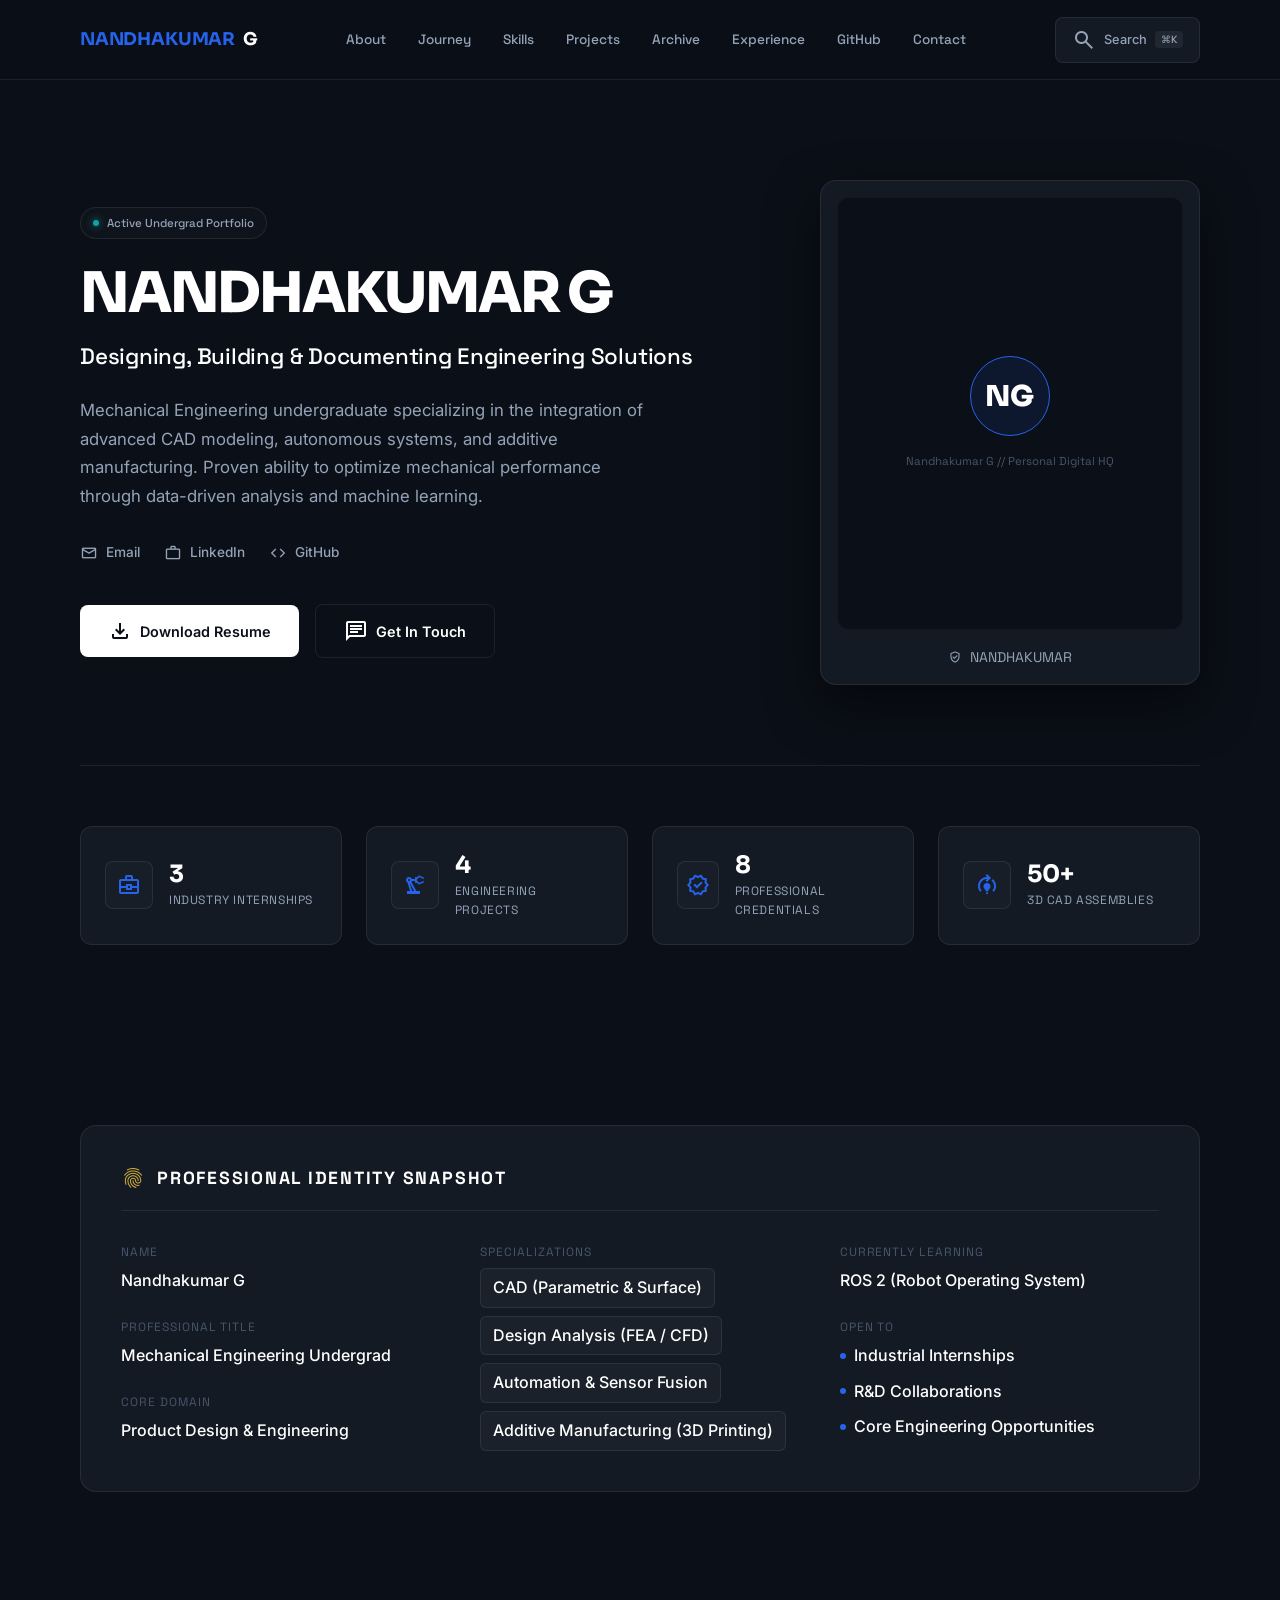
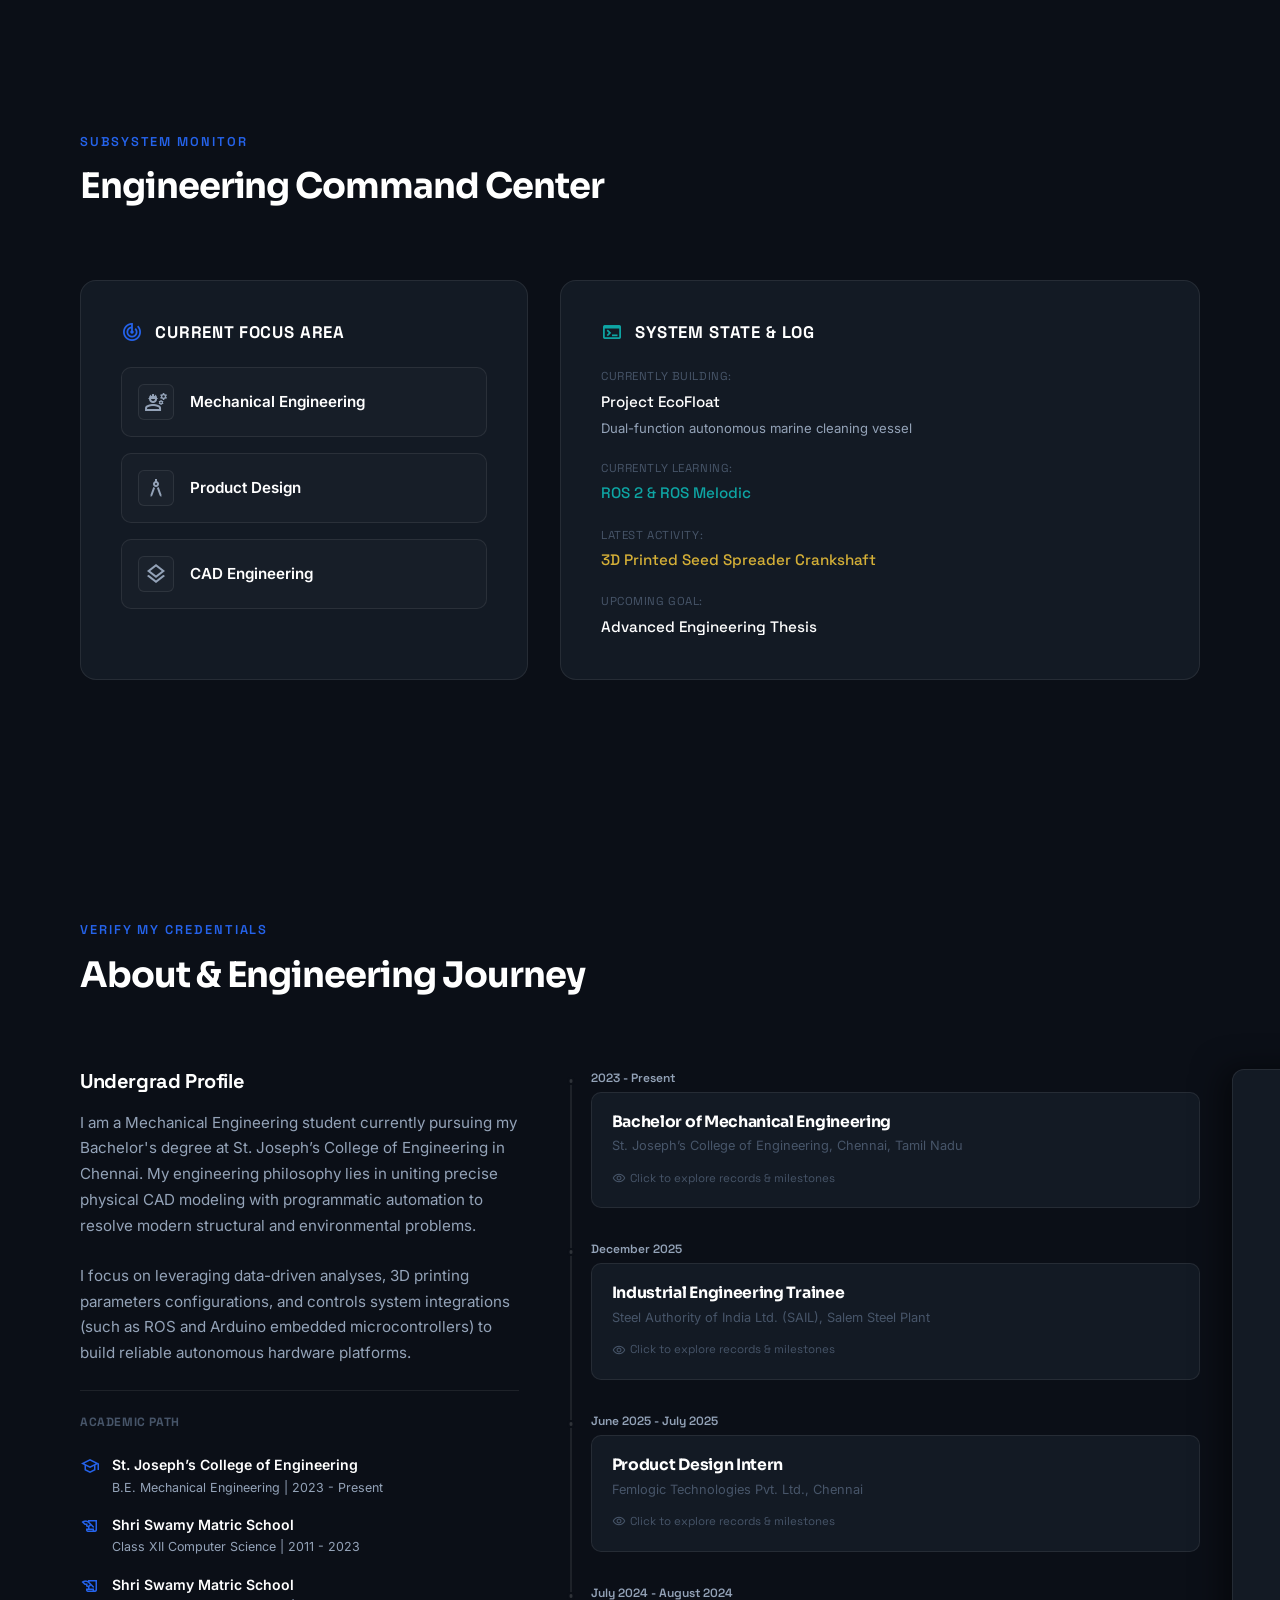
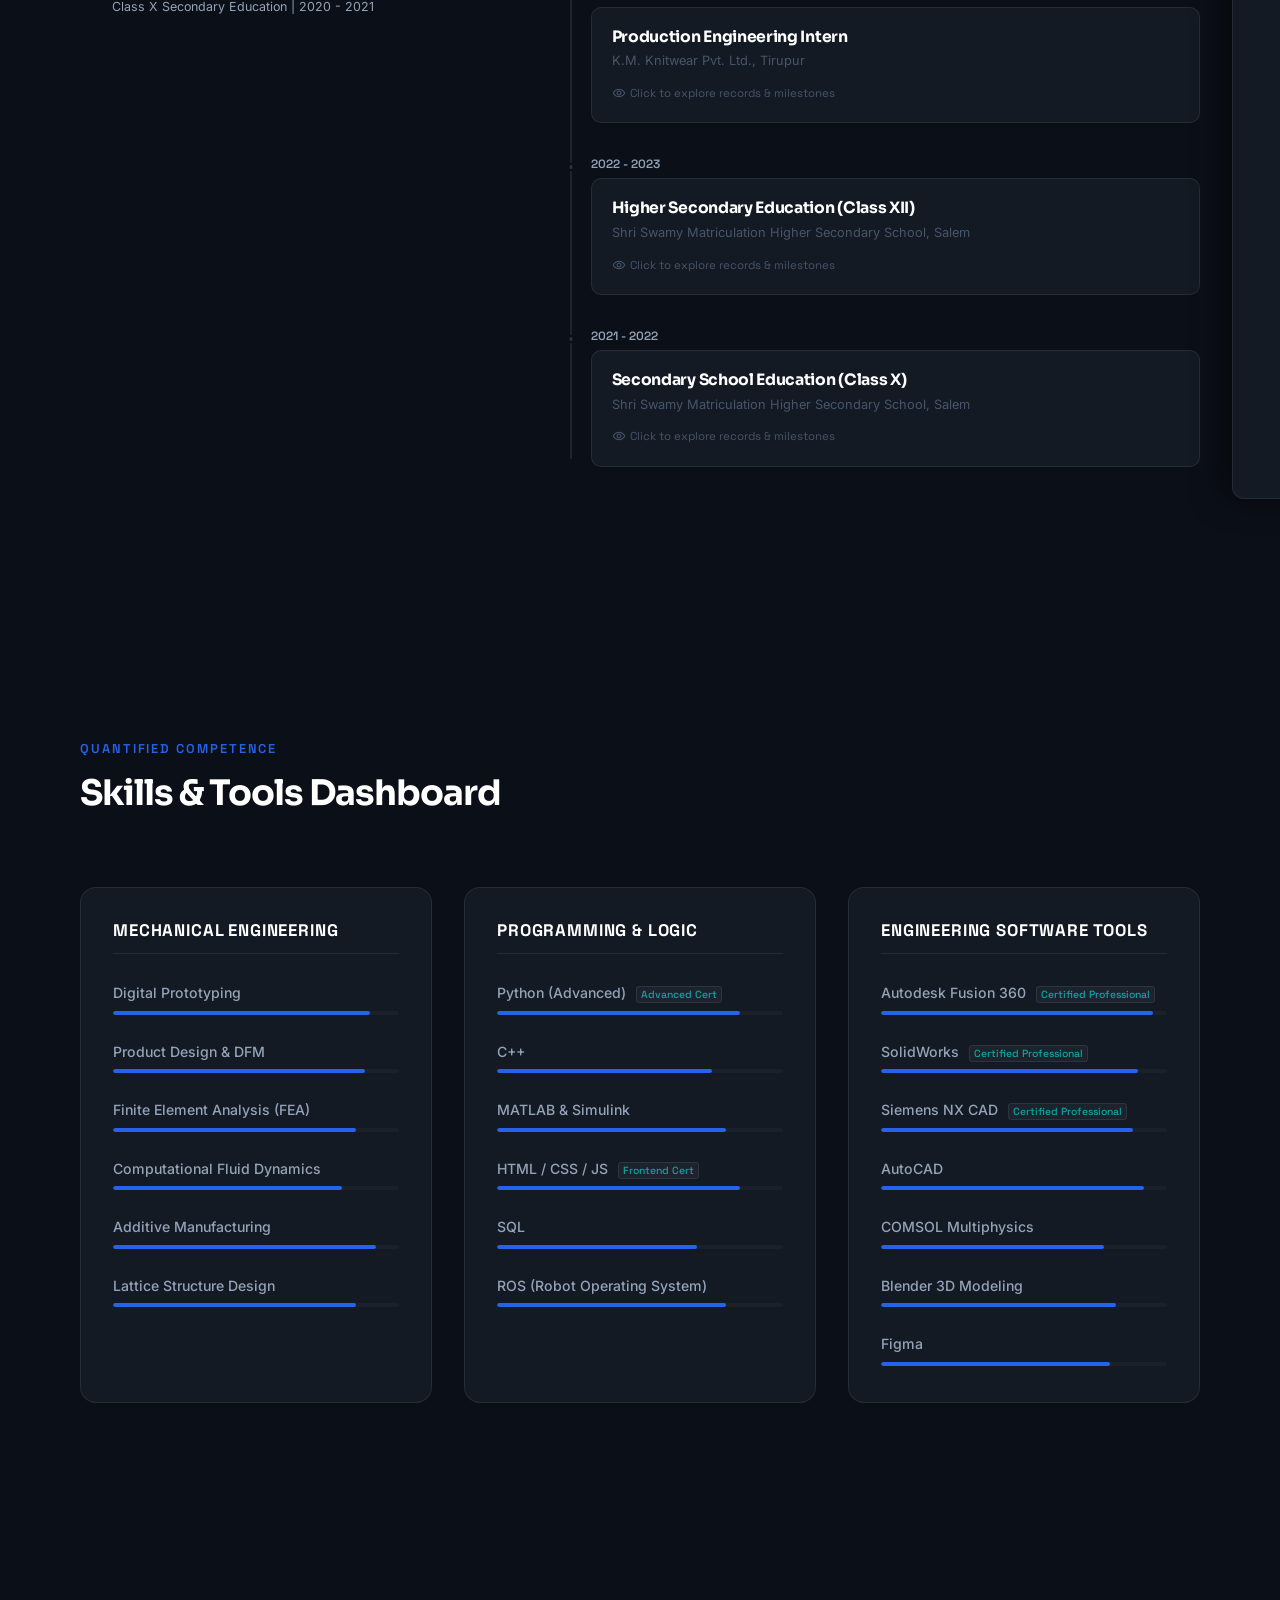
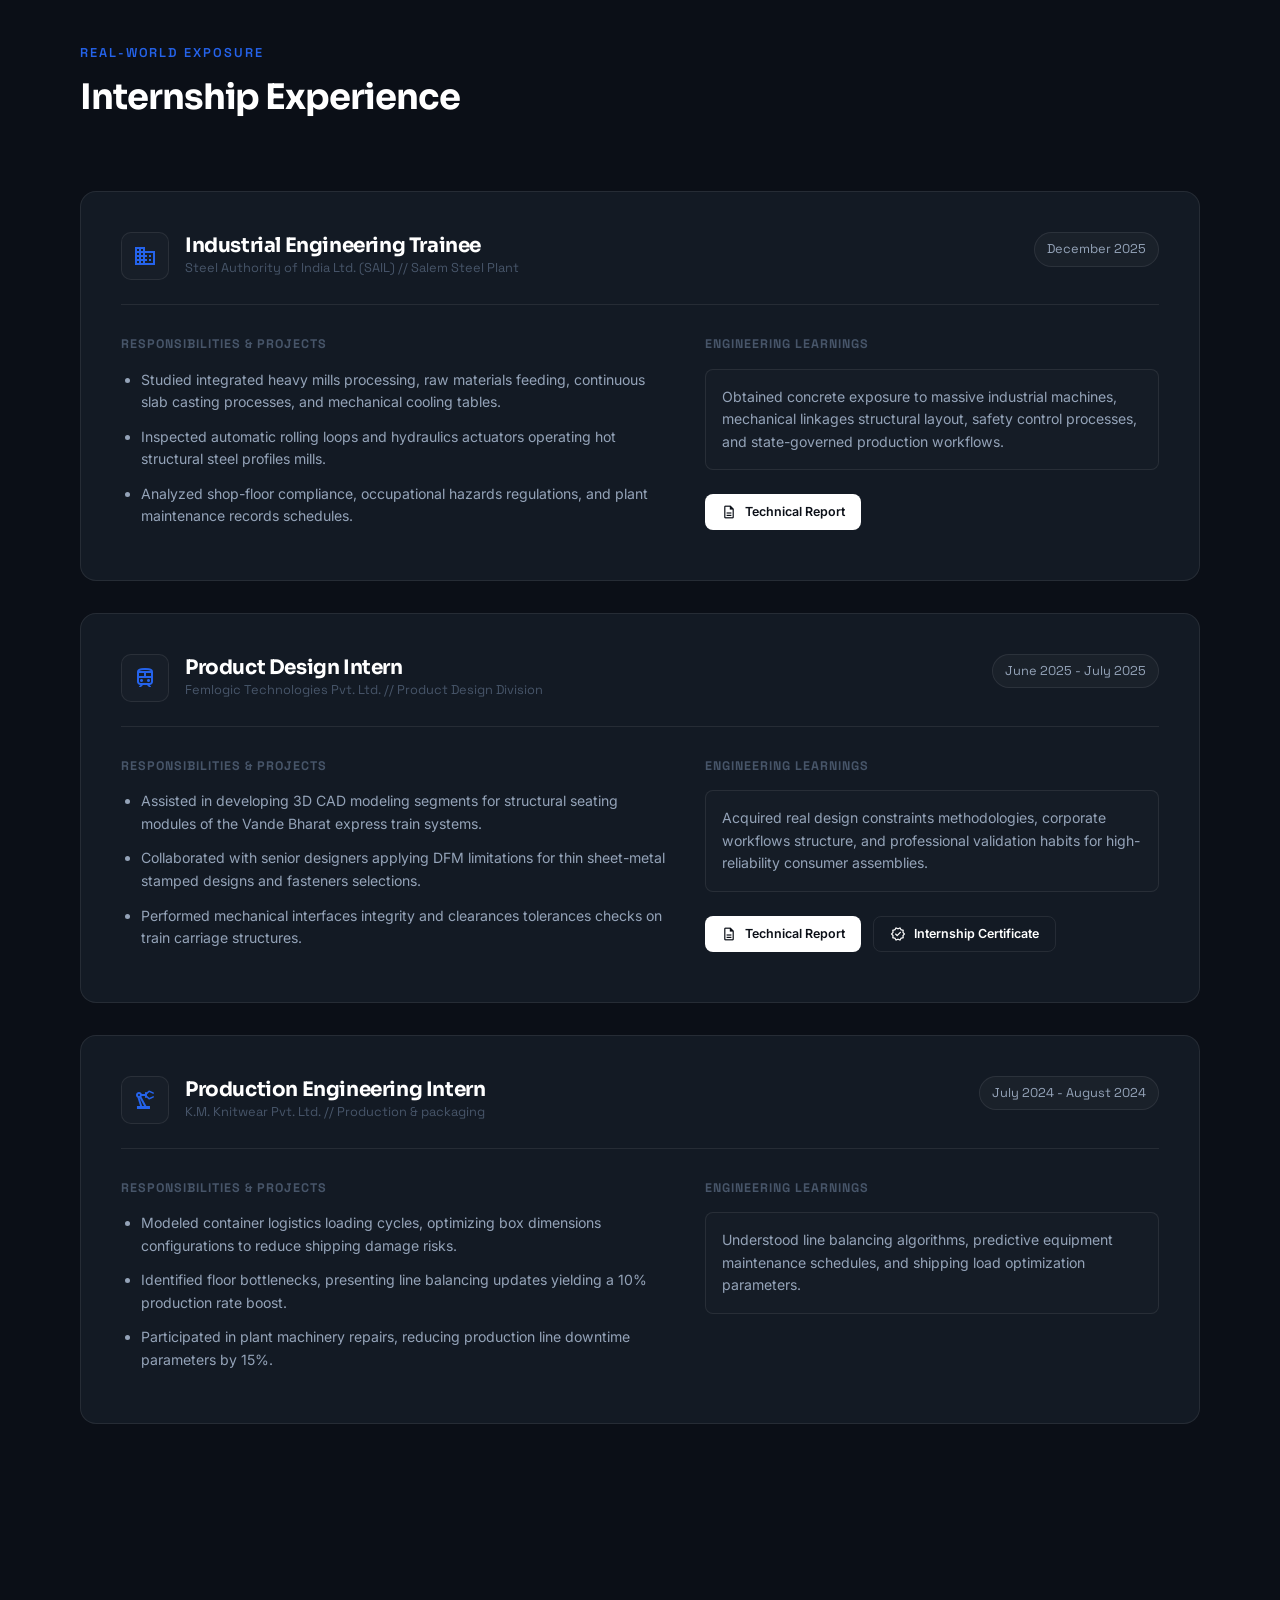
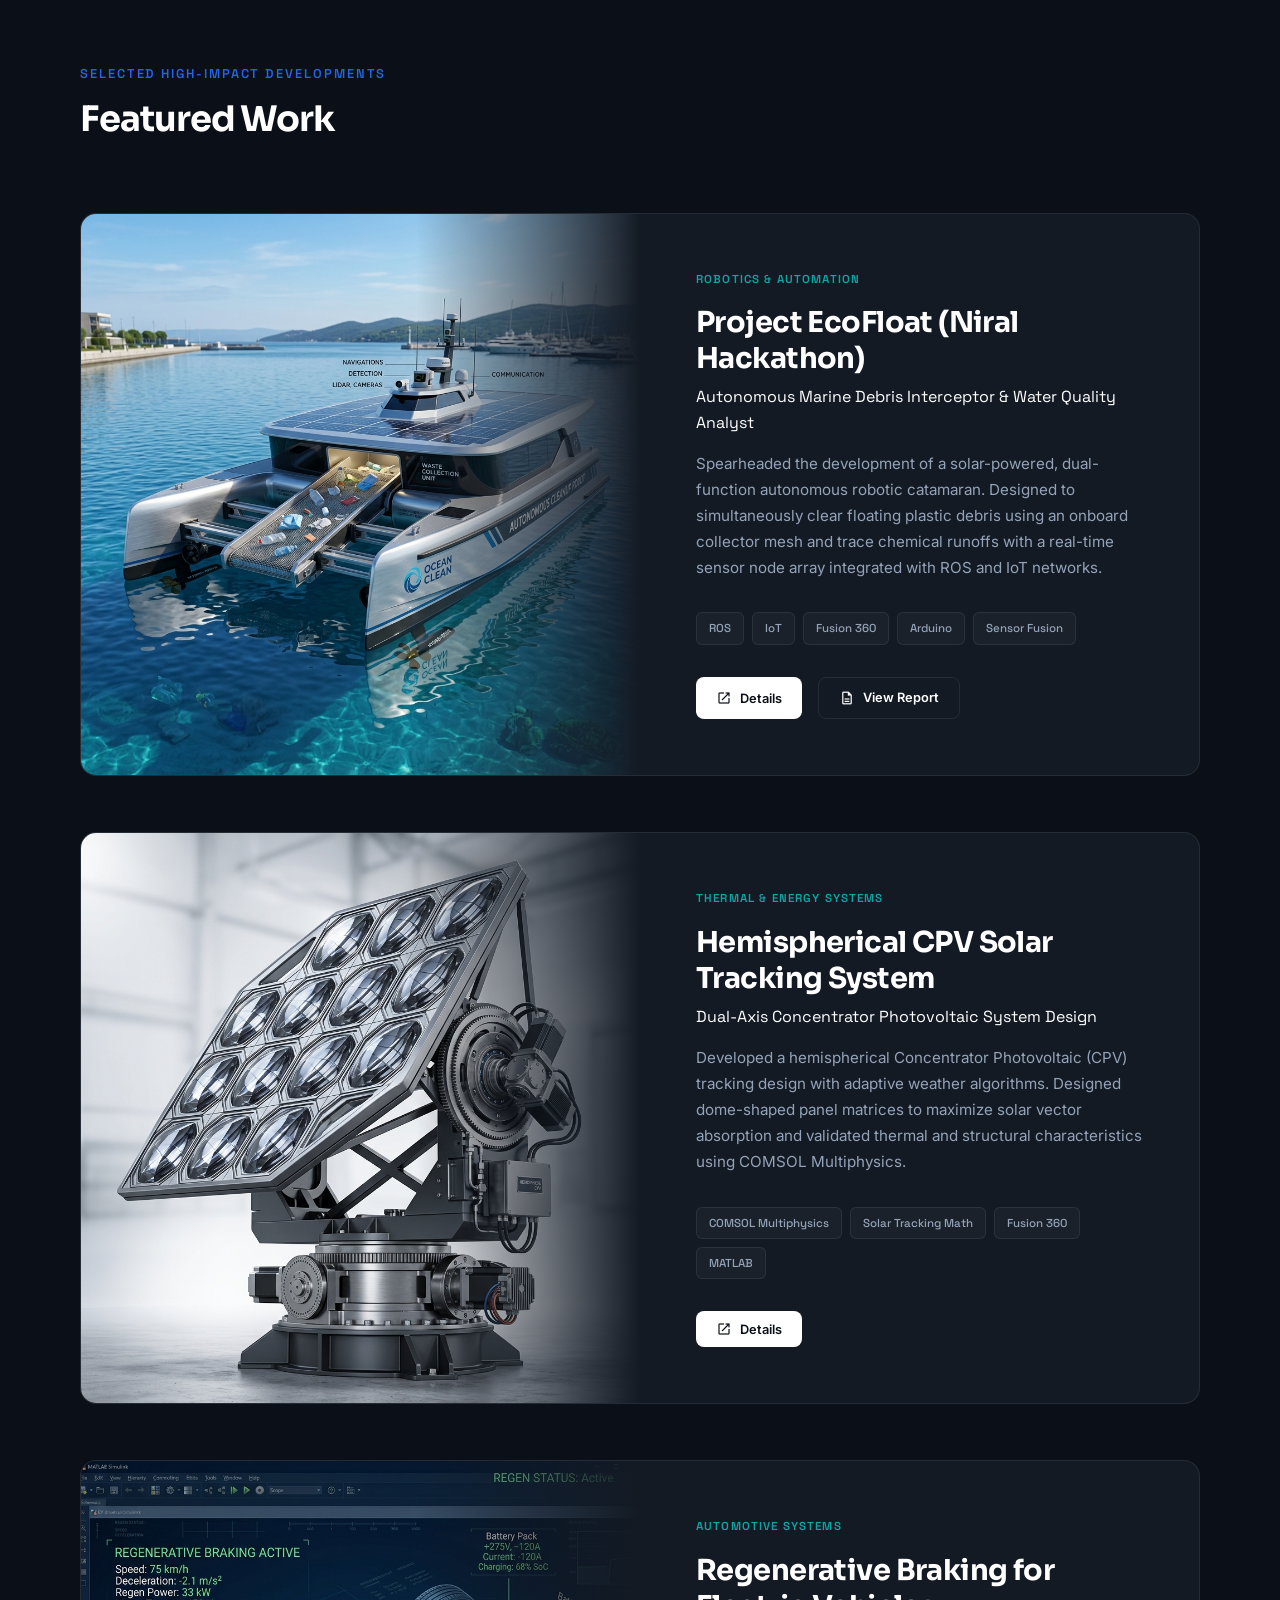
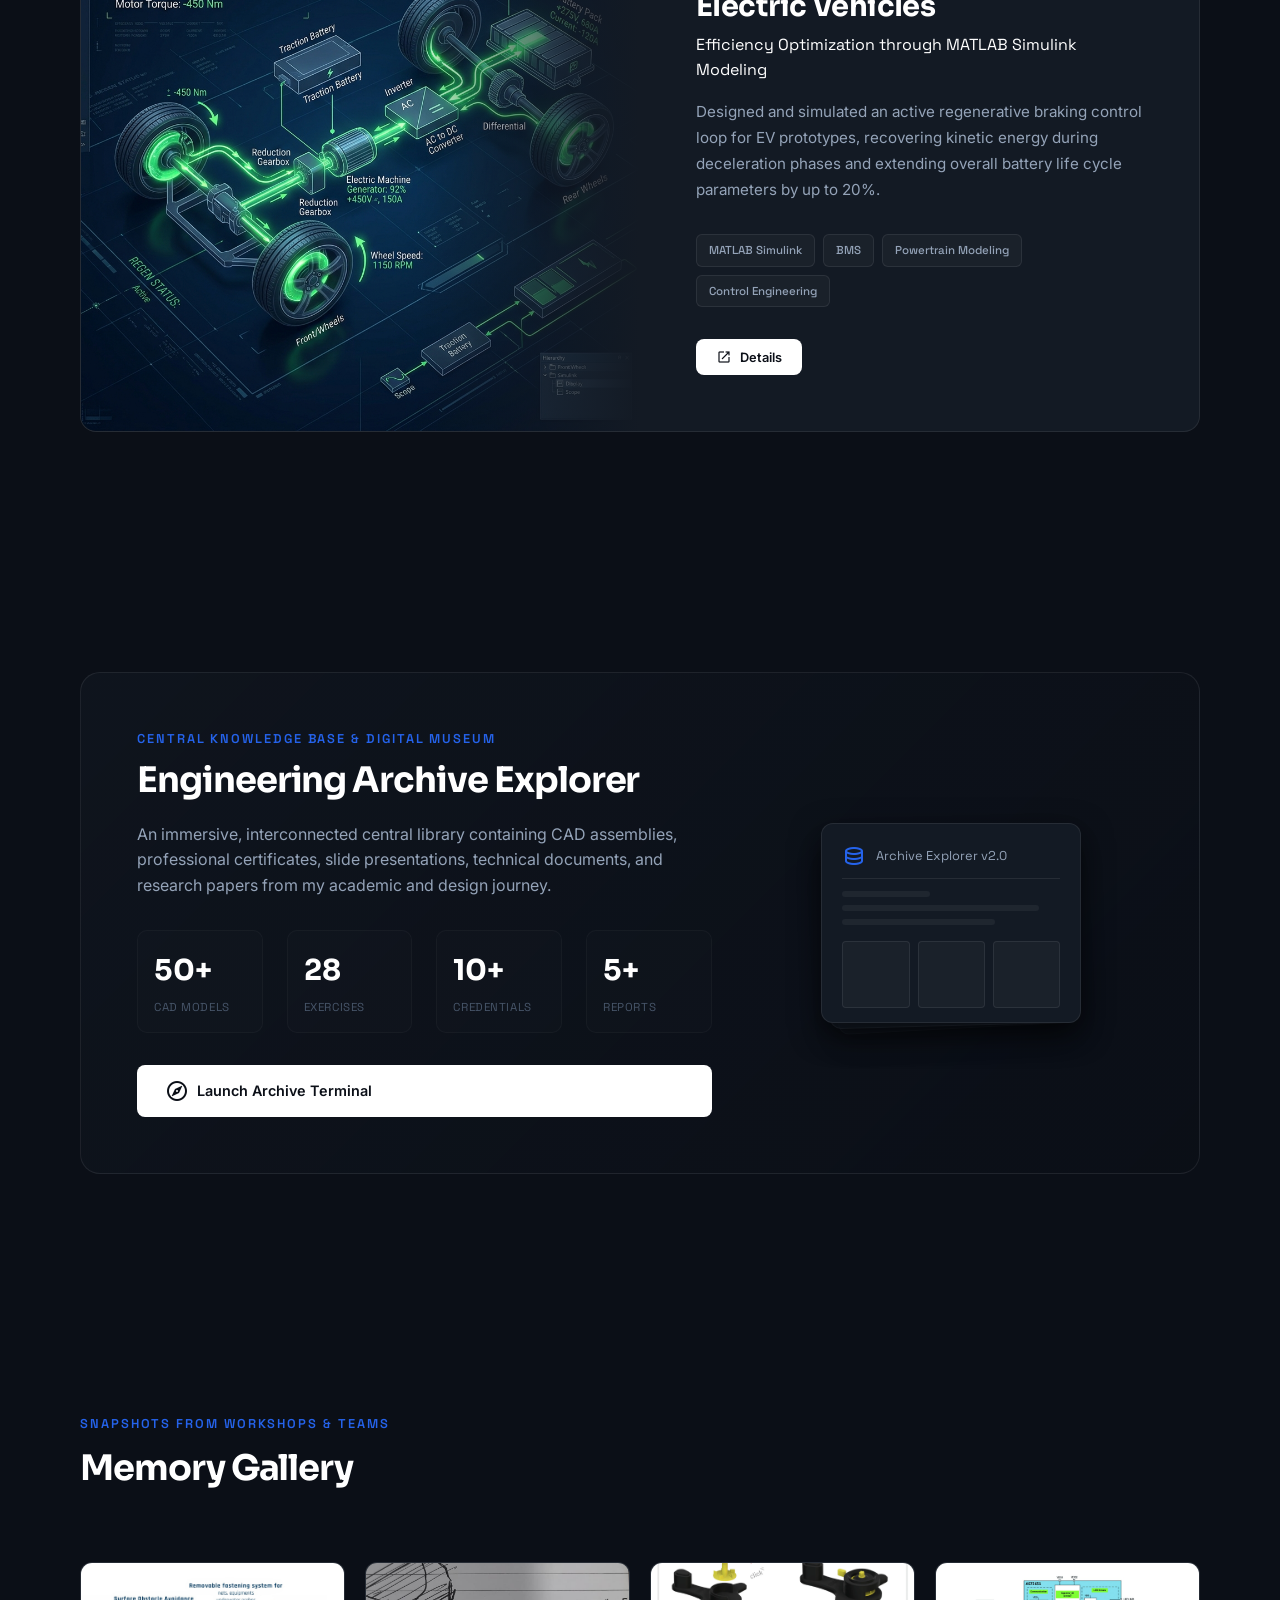
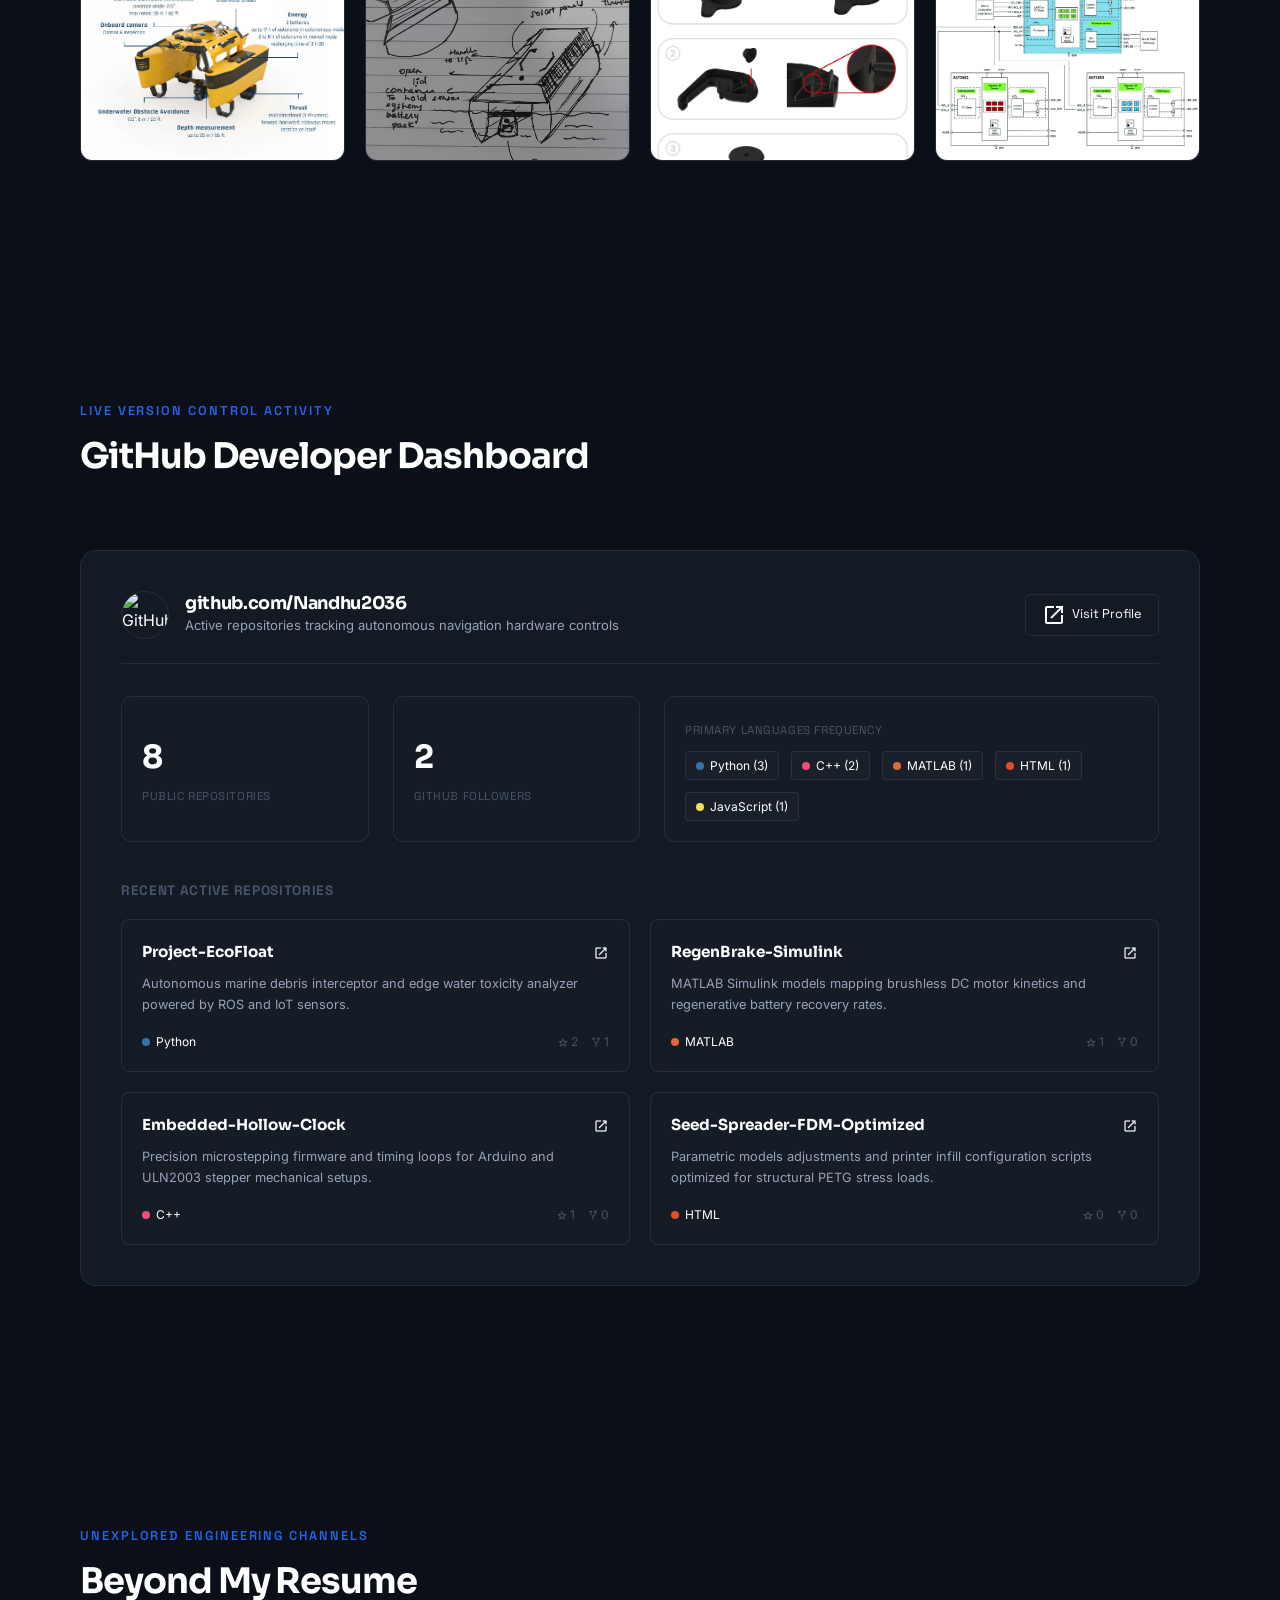
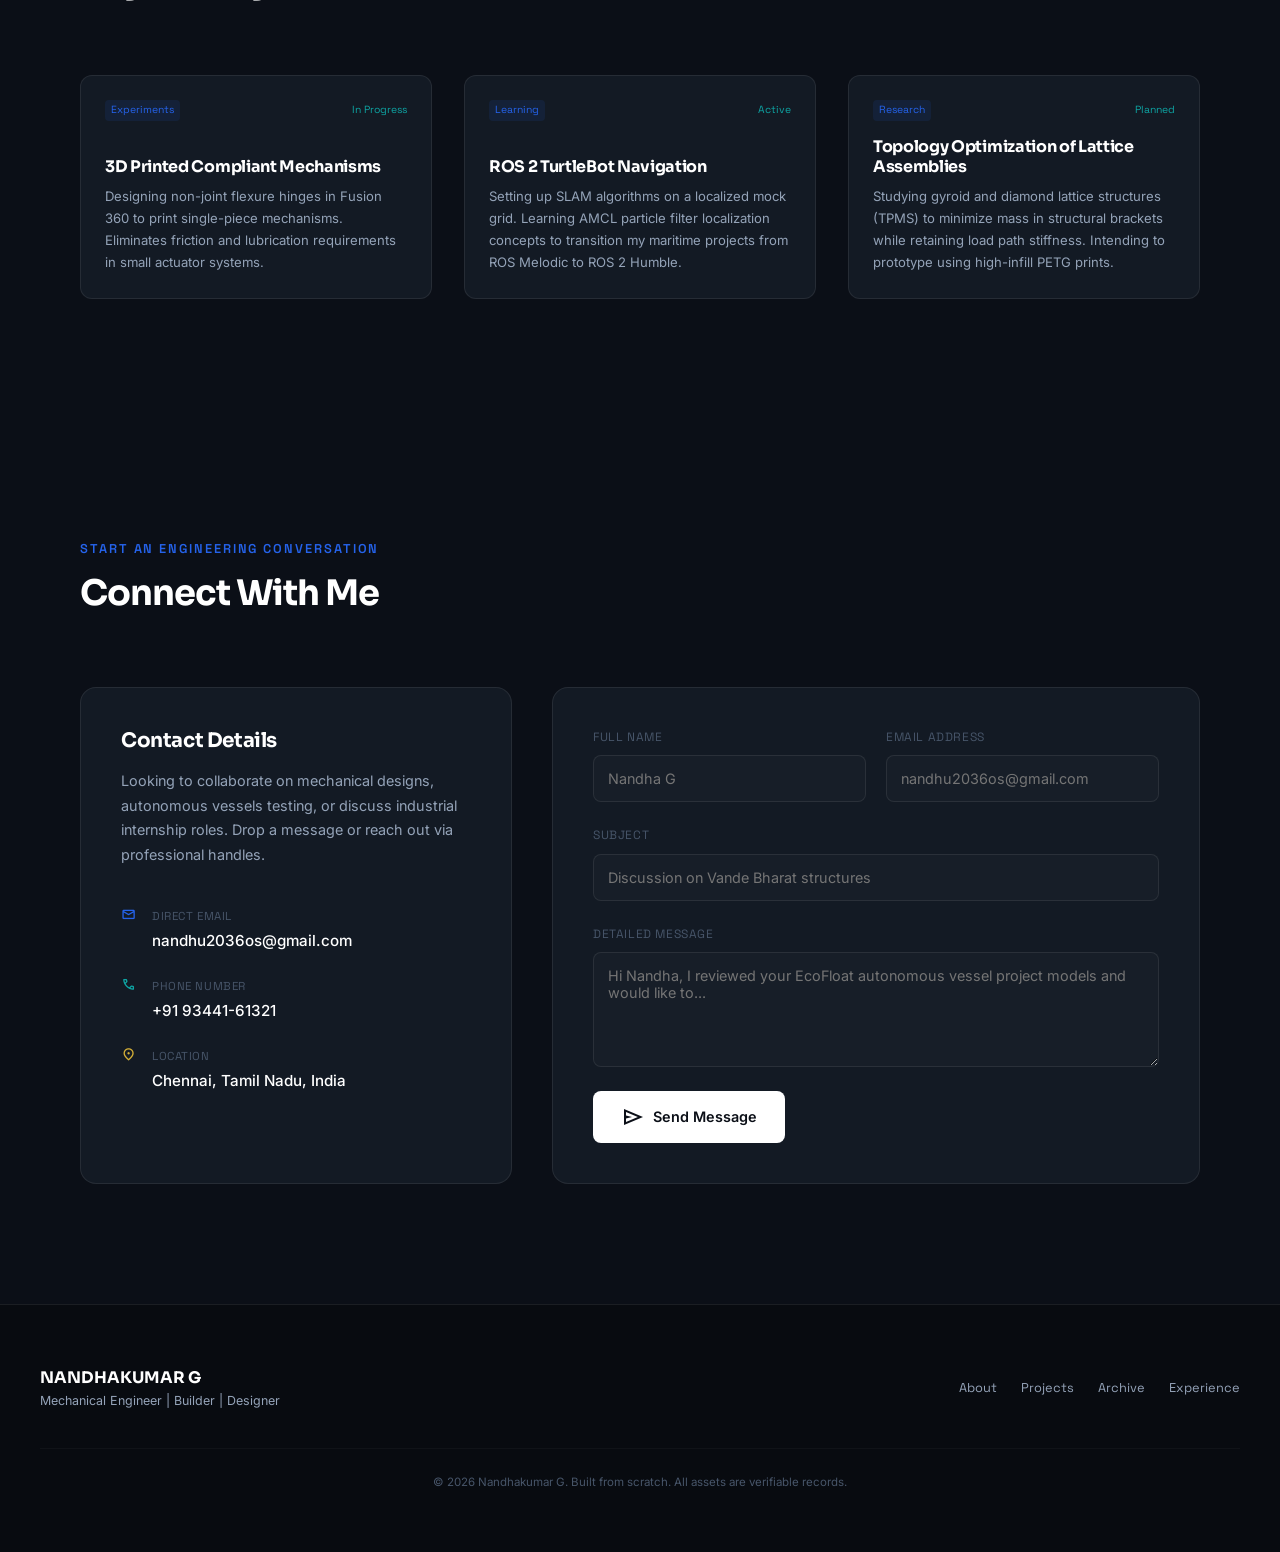
==== index.html @ 14bbc1cd "Initial commit of Premium Digital HQ" ====
<!DOCTYPE html>
<html lang="en">
<head>
  <meta charset="UTF-8">
  <meta name="viewport" content="width=device-width, initial-scale=1.0">
  
  <!-- SEO Optimization -->
  <title>Nandhakumar G | Personal Digital Headquarters</title>
  <meta name="description" content="Professional digital headquarters of Nandhakumar G, Mechanical Engineering Undergrad specializing in CAD product design, autonomous marine vehicles, and additive manufacturing.">
  <meta name="keywords" content="Nandhakumar G, Mechanical Engineer, CAD Design, Project EcoFloat, Autodesk Fusion 360, SolidWorks, Siemens NX, ROS 2, Tamil Nadu, Chennai">
  <meta name="author" content="Nandhakumar G">

  <!-- Open Graph -->
  <meta property="og:title" content="Nandhakumar G | Personal Digital Headquarters">
  <meta property="og:description" content="Explore advanced CAD assemblies, autonomous systems developments, and professional credentials.">
  <meta property="og:type" content="website">

  <!-- Google Fonts -->
  <link rel="preconnect" href="https://fonts.googleapis.com">
  <link rel="preconnect" href="https://fonts.gstatic.com" crossorigin>
  <link href="https://fonts.googleapis.com/css2?family=Inter:wght@300;400;500;600;700&family=Sora:wght@400;500;600;700;800&family=Space+Grotesk:wght@400;500;600;700&display=swap" rel="stylesheet">
  
  <!-- Google Material Symbols (Icons) -->
  <link href="https://fonts.googleapis.com/css2?family=Material+Symbols+Outlined:opsz,wght,FILL,GRAD@20..48,100..700,0..1,-50..200" rel="stylesheet" />

  <!-- CSS Style System -->
  <link rel="stylesheet" href="index.css">
</head>
<body>
  <!-- Scroll Progress Indicator Bar -->
  <div id="scroll-progress-bar"></div>

  <!-- Floating Navigation Bar -->
  <header id="floating-navbar">
    <div class="navbar-container">
      <a href="#hero" class="navbar-logo">
        <span class="logo-accent">NANDHAKUMAR</span> G
      </a>
      
      <nav class="navbar-links">
        <a href="#about" class="nav-link">About</a>
        <a href="#journey" class="nav-link">Journey</a>
        <a href="#skills" class="nav-link">Skills</a>
        <a href="#projects" class="nav-link">Projects</a>
        <a href="#archive-explorer" class="nav-link">Archive</a>
        <a href="#experience" class="nav-link">Experience</a>
        <a href="#github" class="nav-link">GitHub</a>
        <a href="#contact" class="nav-link">Contact</a>
      </nav>

      <div class="navbar-actions">
        <!-- Universal Search Trigger -->
        <button id="search-trigger" class="action-btn" title="Search Digital HQ (Ctrl+K)">
          <span class="material-symbols-outlined">search</span>
          <span class="btn-text">Search</span>
          <span class="shortcut-badge">⌘K</span>
        </button>
        
        <button id="mobile-menu-toggle" class="mobile-toggle" aria-label="Toggle menu">
          <span class="material-symbols-outlined">menu</span>
        </button>
      </div>
    </div>
  </header>

  <!-- Mobile Dropdown Menu -->
  <div id="mobile-dropdown" class="mobile-menu">
    <nav class="mobile-nav-links">
      <a href="#about" class="mobile-link">About</a>
      <a href="#journey" class="mobile-link">Journey</a>
      <a href="#skills" class="mobile-link">Skills</a>
      <a href="#projects" class="mobile-link">Projects</a>
      <a href="#archive-explorer" class="mobile-link">Archive</a>
      <a href="#experience" class="mobile-link">Experience</a>
      <a href="#github" class="mobile-link">GitHub</a>
      <a href="#contact" class="mobile-link">Contact</a>
    </nav>
  </div>

  <!-- Engineering Background Grid Layer -->
  <div class="engineering-grid-overlay"></div>

  <!-- Main Content Space -->
  <main class="page-container">

    <!-- TIER 1: IMMEDIATE IMPACT -->
    
    <!-- Hero Section -->
    <section id="hero" class="hero-section">
      <div class="hero-content">
        <div class="hero-left">
          <div class="hero-badge">
            <span class="status-indicator-dot"></span>
            <span>Active Undergrad Portfolio</span>
          </div>
          
          <h1 class="hero-name" id="hero-profile-name">NANDHAKUMAR G</h1>
          
          <h2 class="hero-statement" id="hero-tagline">
            Designing, Building & Documenting Engineering Solutions
          </h2>
          
          <p class="hero-description" id="hero-bio">
            Mechanical Engineering undergraduate specializing in the integration of advanced CAD modeling, autonomous systems, and additive manufacturing. Proven ability to optimize mechanical performance through data-driven analysis.
          </p>

          <div class="hero-quick-links">
            <a href="mailto:nandhu2036os@gmail.com" class="link-item">
              <span class="material-symbols-outlined">mail</span> Email
            </a>
            <a href="https://www.linkedin.com/in/nandha06" target="_blank" class="link-item">
              <span class="material-symbols-outlined">work</span> LinkedIn
            </a>
            <a href="https://github.com/Nandhu2036" target="_blank" class="link-item">
              <span class="material-symbols-outlined">code</span> GitHub
            </a>
          </div>

          <div class="hero-cta-buttons">
            <a href="assets/documents/Nandhakumar_G_Resume.pdf" download class="btn-primary" id="hero-resume-btn">
              <span class="material-symbols-outlined">download</span> Download Resume
            </a>
            <a href="#contact" class="btn-secondary">
              <span class="material-symbols-outlined">chat</span> Get In Touch
            </a>
          </div>
        </div>

        <div class="hero-right">
          <!-- Portrait Container with Fallback Monogram -->
          <div class="portrait-card">
            <div class="portrait-image-wrapper">
              <img id="portrait-img" src="assets/profile/portrait.jpg" alt="Nandhakumar G" onerror="this.style.display='none'; document.getElementById('portrait-placeholder').style.display='flex';">
              <div id="portrait-placeholder" class="monogram-placeholder" style="display:none;">
                <div class="pulse-ring">
                  <span class="placeholder-letters">NG</span>
                </div>
                <span class="placeholder-label">Nandhakumar G // Personal Digital HQ</span>
              </div>
            </div>
            <div class="portrait-card-footer">
              <span class="material-symbols-outlined">verified_user</span>
              <span>NANDHAKUMAR</span>
            </div>
          </div>
        </div>
      </div>

      <!-- Quick Metrics Cards -->
      <div class="hero-metrics-grid" id="metrics-container">
        <!-- Rendered via JS -->
      </div>
    </section>

    <!-- Professional Snapshot Card Section -->
    <section id="snapshot" class="section-container">
      <div class="snapshot-card-layout">
        <div class="snapshot-header">
          <span class="material-symbols-outlined text-gold">fingerprint</span>
          <h3>Professional Identity Snapshot</h3>
        </div>
        <div class="snapshot-body">
          <div class="snapshot-col">
            <div class="snap-item">
              <label>Name</label>
              <span id="snap-name">Nandhakumar G</span>
            </div>
            <div class="snap-item">
              <label>Professional Title</label>
              <span id="snap-title">Mechanical Engineering Undergrad</span>
            </div>
            <div class="snap-item">
              <label>Core Domain</label>
              <span id="snap-domain" class="font-bold">Product Design & Engineering</span>
            </div>
          </div>
          
          <div class="snapshot-col">
            <div class="snap-item">
              <label>Specializations</label>
              <div class="snap-tags-container" id="snap-specializations">
                <!-- Rendered via JS -->
              </div>
            </div>
          </div>

          <div class="snapshot-col">
            <div class="snap-item">
              <label>Currently Learning</label>
              <span id="snap-learning">ROS 2 (Robot Operating System)</span>
            </div>
            <div class="snap-item">
              <label>Open To</label>
              <div class="snap-list-container" id="snap-opento">
                <!-- Rendered via JS -->
              </div>
            </div>
          </div>
        </div>
      </div>
    </section>

    <!-- Engineering Command Center (Signature Component) -->
    <section id="command-center" class="section-container">
      <div class="section-title-wrapper">
        <div class="section-subtitle">Subsystem Monitor</div>
        <h2 class="section-title">Engineering Command Center</h2>
      </div>

      <div class="command-center-grid">
        <!-- Current Focus Card -->
        <div class="command-card primary-focus-card">
          <div class="card-glow-overlay"></div>
          <div class="card-header">
            <span class="material-symbols-outlined text-indigo">track_changes</span>
            <h4>Current Focus Area</h4>
          </div>
          <div class="card-body">
            <div class="focus-list" id="focus-container">
              <!-- Rendered via JS -->
            </div>
          </div>
        </div>

        <!-- System State Log Card -->
        <div class="command-card state-log-card">
          <div class="card-glow-overlay"></div>
          <div class="card-header">
            <span class="material-symbols-outlined text-teal">terminal</span>
            <h4>System State & Log</h4>
          </div>
          <div class="card-body terminal-style">
            <div class="terminal-row">
              <span class="term-lbl">CURRENTLY BUILDING:</span>
              <span class="term-val text-white" id="cc-building-name">Project EcoFloat</span>
              <div class="term-desc" id="cc-building-desc">Dual-function autonomous marine cleaning vessel</div>
            </div>
            <div class="terminal-row">
              <span class="term-lbl">CURRENTLY LEARNING:</span>
              <span class="term-val text-teal" id="cc-learning">ROS 2 & ROS Melodic</span>
            </div>
            <div class="terminal-row">
              <span class="term-lbl">LATEST ACTIVITY:</span>
              <span class="term-val text-gold" id="cc-activity">Designed seed spreader gear module</span>
            </div>
            <div class="terminal-row">
              <span class="term-lbl">UPCOMING GOAL:</span>
              <span class="term-val text-white" id="cc-goal">Advanced engineering thesis</span>
            </div>
          </div>
        </div>
      </div>
    </section>

    <!-- TIER 2: PROFESSIONAL IDENTITY -->

    <!-- About & Engineering Journey Section -->
    <section id="about" class="section-container">
      <div class="section-title-wrapper">
        <div class="section-subtitle">Verify My Credentials</div>
        <h2 class="section-title">About & Engineering Journey</h2>
      </div>

      <div class="about-timeline-layout">
        <!-- Left: Bio and Career Overview -->
        <div class="about-bio-side">
          <div class="matte-card about-card">
            <h3>Undergrad Profile</h3>
            <p>I am a Mechanical Engineering student currently pursuing my Bachelor's degree at St. Joseph’s College of Engineering in Chennai. My engineering philosophy lies in uniting precise physical CAD modeling with programmatic automation to resolve modern structural and environmental problems.</p>
            <p>I focus on leveraging data-driven analyses, 3D printing parameters configurations, and controls system integrations (such as ROS and Arduino embedded microcontrollers) to build reliable autonomous hardware platforms.</p>
            
            <div class="edu-highlights">
              <h4>Academic Path</h4>
              <div class="edu-pill">
                <span class="material-symbols-outlined">school</span>
                <div>
                  <strong>St. Joseph’s College of Engineering</strong>
                  <p>B.E. Mechanical Engineering | 2023 - Present</p>
                </div>
              </div>
              <div class="edu-pill">
                <span class="material-symbols-outlined">history_edu</span>
                <div>
                  <strong>Shri Swamy Matric School</strong>
                  <p>Class XII Computer Science | 2011 - 2023</p>
                </div>
              </div>
              <div class="edu-pill">
                <span class="material-symbols-outlined">history_edu</span>
                <div>
                  <strong>Shri Swamy Matric School</strong>
                  <p>Class X Secondary Education | 2020 - 2021</p>
                </div>
              </div>
            </div>
          </div>
        </div>

        <!-- Right: Interactive Timeline -->
        <div class="journey-timeline-side">
          <div class="timeline-wrapper" id="timeline-container">
            <!-- Timeline elements rendered via JS -->
          </div>

          <!-- Sliding Detail Drawer -->
          <div id="timeline-detail-drawer" class="drawer-panel">
            <button id="drawer-close" class="drawer-close-btn">
              <span class="material-symbols-outlined">close</span>
            </button>
            <div id="drawer-content" class="drawer-body">
              <!-- Content loaded dynamically when milestone clicked -->
            </div>
          </div>
        </div>
      </div>
    </section>

    <!-- Skills Dashboard Section -->
    <section id="skills" class="section-container">
      <div class="section-title-wrapper">
        <div class="section-subtitle">Quantified Competence</div>
        <h2 class="section-title">Skills & Tools Dashboard</h2>
      </div>

      <div class="skills-dashboard-layout" id="skills-dashboard-container">
        <!-- Rendered via JS -->
      </div>
    </section>

    <!-- Internship Experience Section -->
    <section id="experience" class="section-container">
      <div class="section-title-wrapper">
        <div class="section-subtitle">Real-World Exposure</div>
        <h2 class="section-title">Internship Experience</h2>
      </div>

      <div class="experience-list-layout" id="internships-container">
        <!-- Rendered via JS -->
      </div>
    </section>

    <!-- Featured Work Section -->
    <section id="featured-work" class="section-container">
      <div class="section-title-wrapper">
        <div class="section-subtitle">Selected High-Impact Developments</div>
        <h2 class="section-title">Featured Work</h2>
      </div>

      <div class="featured-grid" id="featured-projects-container">
        <!-- Rendered via JS -->
      </div>
    </section>


    <!-- TIER 3: PORTFOLIO ASSETS (COMPLETE ARCHIVE SYSTEM) -->

    <!-- Engineering Knowledge Base & Archive Explorer -->
    <!-- Engineering Knowledge Base & Archive Promo -->
    <section id="archive-promo" class="section-container">
      <div class="archive-promo-grid">
        <div class="archive-promo-content">
          <div class="section-subtitle">Central Knowledge Base &amp; Digital Museum</div>
          <h2 class="section-title">Engineering Archive Explorer</h2>
          <p class="section-desc">An immersive, interconnected central library containing CAD assemblies, professional certificates, slide presentations, technical documents, and research papers from my academic and design journey.</p>
          
          <div class="archive-stats-row">
            <div class="archive-stat-item">
              <span class="stat-num">50+</span>
              <span class="stat-lbl">CAD Models</span>
            </div>
            <div class="archive-stat-item">
              <span class="stat-num">28</span>
              <span class="stat-lbl">Exercises</span>
            </div>
            <div class="archive-stat-item">
              <span class="stat-num">10+</span>
              <span class="stat-lbl">Credentials</span>
            </div>
            <div class="archive-stat-item">
              <span class="stat-num">5+</span>
              <span class="stat-lbl">Reports</span>
            </div>
          </div>

          <button id="open-archive-btn" class="btn btn-primary" style="margin-top: 32px;">
            <span class="material-symbols-outlined">explore</span>
            <span>Launch Archive Terminal</span>
          </button>
        </div>
        
        <div class="archive-promo-visual" id="open-archive-visual-trigger">
          <div class="visual-stack-wrapper">
            <div class="visual-card card-3"></div>
            <div class="visual-card card-2"></div>
            <div class="visual-card card-1">
              <div class="visual-card-header">
                <span class="material-symbols-outlined text-indigo">database</span>
                <span class="card-title">Archive Explorer v2.0</span>
              </div>
              <div class="visual-card-body">
                <div class="mock-line short"></div>
                <div class="mock-line long"></div>
                <div class="mock-line medium"></div>
                <div class="mock-grid">
                  <div class="mock-box"></div>
                  <div class="mock-box"></div>
                  <div class="mock-box"></div>
                </div>
              </div>
            </div>
          </div>
        </div>
      </div>
    </section>

    <!-- Memory Photo Gallery Section -->
    <section id="gallery" class="section-container">
      <div class="section-title-wrapper">
        <div class="section-subtitle">Snapshots from Workshops & Teams</div>
        <h2 class="section-title">Memory Gallery</h2>
      </div>

      <div class="gallery-masonry" id="gallery-container">
        <!-- Rendered via JS -->
      </div>
    </section>


    <!-- TIER 4: PERSONALITY & FUTURE -->

    <!-- Live GitHub Dashboard -->
    <section id="github" class="section-container">
      <div class="section-title-wrapper">
        <div class="section-subtitle">Live Version Control Activity</div>
        <h2 class="section-title">GitHub Developer Dashboard</h2>
      </div>

      <div class="github-dashboard-card">
        <div class="github-header">
          <div class="github-profile-info">
            <img id="github-avatar" src="" alt="GitHub Avatar" class="github-avatar">
            <div>
              <h3 id="github-user-id">github.com/Nandhu2036</h3>
              <p>Active repositories tracking autonomous navigation hardware controls</p>
            </div>
          </div>
          <a href="https://github.com/Nandhu2036" target="_blank" class="btn-github-profile">
            <span class="material-symbols-outlined">open_in_new</span> Visit Profile
          </a>
        </div>

        <div class="github-stats-row">
          <div class="github-stat-card">
            <span class="stat-num" id="github-repo-count">--</span>
            <span class="stat-lbl">Public Repositories</span>
          </div>
          <div class="github-stat-card">
            <span class="stat-num" id="github-followers">--</span>
            <span class="stat-lbl">GitHub Followers</span>
          </div>
          <div class="github-stat-card full-width-sm">
            <span class="stat-lbl">Primary Languages Frequency</span>
            <div class="github-lang-chart" id="github-languages-chart">
              <!-- Dynamically populated -->
            </div>
          </div>
        </div>

        <div class="github-repos-section">
          <h4>Recent Active Repositories</h4>
          <div class="github-repos-grid" id="github-repos-container">
            <!-- Rendered via JS -->
          </div>
        </div>
      </div>
    </section>

    <!-- Beyond My Resume Section -->
    <section id="beyond-resume" class="section-container">
      <div class="section-title-wrapper">
        <div class="section-subtitle">Unexplored Engineering Channels</div>
        <h2 class="section-title">Beyond My Resume</h2>
      </div>

      <div class="beyond-timeline-feed" id="beyond-feed-container">
        <!-- Rendered via JS -->
      </div>
    </section>

    <!-- Contact Section -->
    <section id="contact" class="section-container contact-section">
      <div class="section-title-wrapper">
        <div class="section-subtitle">Start an Engineering Conversation</div>
        <h2 class="section-title">Connect With Me</h2>
      </div>

      <div class="contact-card-layout">
        <!-- Left: Quick info -->
        <div class="contact-info-card">
          <h3>Contact Details</h3>
          <p>Looking to collaborate on mechanical designs, autonomous vessels testing, or discuss industrial internship roles. Drop a message or reach out via professional handles.</p>
          
          <div class="contact-details-list">
            <div class="contact-detail-item">
              <span class="material-symbols-outlined text-indigo">mail</span>
              <div>
                <label>Direct Email</label>
                <a href="mailto:nandhu2036os@gmail.com">nandhu2036os@gmail.com</a>
              </div>
            </div>
            
            <div class="contact-detail-item">
              <span class="material-symbols-outlined text-teal">call</span>
              <div>
                <label>Phone Number</label>
                <span>+91 93441-61321</span>
              </div>
            </div>

            <div class="contact-detail-item">
              <span class="material-symbols-outlined text-gold">location_on</span>
              <div>
                <label>Location</label>
                <span>Chennai, Tamil Nadu, India</span>
              </div>
            </div>
          </div>
        </div>

        <!-- Right: Clean Contact Form -->
        <div class="contact-form-card">
          <form id="contact-form" action="#" method="POST" class="matte-form">
            <div class="form-row">
              <div class="form-group">
                <label for="form-name">Full Name</label>
                <input type="text" id="form-name" required placeholder="Nandha G">
              </div>
              <div class="form-group">
                <label for="form-email">Email Address</label>
                <input type="email" id="form-email" required placeholder="nandhu2036os@gmail.com">
              </div>
            </div>

            <div class="form-group">
              <label for="form-subject">Subject</label>
              <input type="text" id="form-subject" required placeholder="Discussion on Vande Bharat structures">
            </div>

            <div class="form-group">
              <label for="form-message">Detailed Message</label>
              <textarea id="form-message" rows="5" required placeholder="Hi Nandha, I reviewed your EcoFloat autonomous vessel project models and would like to..."></textarea>
            </div>

            <button type="submit" class="btn-primary form-submit-btn">
              <span class="material-symbols-outlined">send</span> Send Message
            </button>
            
            <div id="form-status" class="form-status-alert"></div>
          </form>
        </div>
      </div>
    </section>

  </main>

  <!-- Global Footer -->
  <footer class="global-footer">
    <div class="footer-inner">
      <div class="footer-brand">
        <strong>NANDHAKUMAR G</strong>
        <p>Mechanical Engineer | Builder | Designer</p>
      </div>
      <div class="footer-links">
        <a href="#about">About</a>
        <a href="#projects">Projects</a>
        <a href="#archive-explorer">Archive</a>
        <a href="#experience">Experience</a>
      </div>
      <div class="footer-credits">
        <p>&copy; 2026 Nandhakumar G. Built from scratch. All assets are verifiable records.</p>
      </div>
    </div>
  </footer>


  <!-- GLOBAL UTILITY OVERLAYS -->

  <!-- 1. Universal Search Overlay Modal -->
  <div id="global-search-modal" class="search-overlay">
    <div class="search-modal-container">
      <div class="search-modal-header">
        <span class="material-symbols-outlined">search</span>
        <input type="text" id="global-search-input" placeholder="Search projects, certs, skills, reports, drawings..." autofocus>
        <button id="search-modal-close" class="close-btn" title="Close Search (Esc)">
          <span class="material-symbols-outlined">close</span>
        </button>
      </div>
      
      <div class="search-results-body">
        <div id="search-results-feedback" class="results-feedback">Type to search the digital headquarters...</div>
        
        <div class="search-results-categories" id="search-results-container">
          <!-- Populated via JS search engine -->
        </div>
      </div>

      <div class="search-modal-footer">
        <span>Use <kbd>↑</kbd> <kbd>↓</kbd> to navigate, <kbd>Enter</kbd> to select, <kbd>Esc</kbd> to close</span>
      </div>
    </div>
  </div>

  <!-- 1. Fullscreen Engineering Archive Modal -->
  <div id="archive-explorer-modal" class="modal-overlay archive-modal-overlay">
    <div class="archive-modal-window">
      <div class="archive-modal-header">
        <div class="archive-modal-title-box">
          <span class="material-symbols-outlined text-indigo" style="font-size:24px;">database</span>
          <div>
            <h3>Engineering Archive Explorer</h3>
            <span class="archive-modal-subtitle">Central Knowledge Base &amp; Digital Museum</span>
          </div>
        </div>
        <button class="modal-close-btn" id="close-archive-btn" aria-label="Close Archive" style="position:static;">
          <span class="material-symbols-outlined">close</span>
        </button>
      </div>
      
      <div class="archive-explorer-container">
        <!-- Explorer Header: Navigation Tabs -->
        <div class="archive-tabs-header">
          <button class="archive-tab-btn active" data-tab="designs">
            <span class="material-symbols-outlined">model_training</span>
            <span>Design Vault</span>
          </button>
          <button class="archive-tab-btn" data-tab="certificates">
            <span class="material-symbols-outlined">verified</span>
            <span>Certificate Vault</span>
          </button>
          <button class="archive-tab-btn" data-tab="presentations">
            <span class="material-symbols-outlined">co_present</span>
            <span>Presentation Center</span>
          </button>
          <button class="archive-tab-btn" data-tab="documents">
            <span class="material-symbols-outlined">library_books</span>
            <span>Document Hub</span>
          </button>
          <button class="archive-tab-btn" data-tab="research">
            <span class="material-symbols-outlined">science</span>
            <span>Research Hub</span>
          </button>
        </div>

        <!-- Dynamic Archive Workspace -->
        <div class="archive-workspace">
          
          <!-- Persistent Sidebar Controls -->
          <aside class="archive-sidebar">
            <div class="sidebar-widget">
              <h4>Filter &amp; Locate</h4>
              <div class="archive-search-box">
                <span class="material-symbols-outlined">search</span>
                <input type="text" id="archive-sidebar-search" placeholder="Query archive properties...">
              </div>
            </div>

            <!-- Contextual Filter Lists (Loaded Dynamically) -->
            <div class="sidebar-widget" id="sidebar-filters-widget">
              <!-- Rendered contextually depending on active tab -->
            </div>
            
            <div class="sidebar-widget info-widget">
              <span class="material-symbols-outlined text-gold">info</span>
              <p>This archive is an interconnected record database. Click tags or related link items to launch details logs.</p>
            </div>
          </aside>

          <!-- Main Archive Grid/List Pane -->
          <div class="archive-pane">
            
            <!-- Designs Tab Workspace -->
            <div class="archive-tab-pane active" id="pane-designs">
              <div class="design-vault-grid" id="explorer-designs-grid">
                <!-- CAD Cards rendered via JS -->
              </div>
            </div>

            <!-- Certificates Tab Workspace -->
            <div class="archive-tab-pane" id="pane-certificates">
              <div class="vault-controls" style="border:none; padding: 0 0 16px 0; margin-bottom:16px;">
                <div class="view-mode-group">
                  <button class="view-mode-btn active" id="btn-cert-grid">
                    <span class="material-symbols-outlined">grid_view</span> Grid
                  </button>
                  <button class="view-mode-btn" id="btn-cert-timeline">
                    <span class="material-symbols-outlined">timeline</span> Chronology
                  </button>
                </div>
              </div>
              
              <!-- Grid Container -->
              <div class="certificate-grid" id="explorer-certs-grid">
                <!-- Cert cards rendered via JS -->
              </div>

              <!-- Chronological Timeline Container -->
              <div class="certs-timeline-container" id="explorer-certs-timeline" style="display:none;">
                <!-- Vertical certificate timeline -->
              </div>
            </div>

            <!-- Presentations Tab Workspace -->
            <div class="archive-tab-pane" id="pane-presentations">
              <div class="presentations-grid" id="explorer-presentations-grid">
                <!-- Presentation cards rendered via JS -->
              </div>
            </div>

            <!-- Documents Tab Workspace -->
            <div class="archive-tab-pane" id="pane-documents">
              <div class="document-table-container" style="box-shadow:none; border:none;">
                <table class="doc-table">
                  <thead>
                    <tr>
                      <th>Document Name</th>
                      <th>Tools Used</th>
                      <th>Category</th>
                      <th>Size</th>
                      <th>Action</th>
                    </tr>
                  </thead>
                  <tbody id="explorer-documents-table">
                    <!-- Document rows rendered via JS -->
                  </tbody>
                </table>
              </div>
            </div>

            <!-- Research Tab Workspace -->
            <div class="archive-tab-pane" id="pane-research">
              <div class="document-table-container" style="box-shadow:none; border:none;">
                <table class="doc-table">
                  <thead>
                    <tr>
                      <th>Research Paper Title</th>
                      <th>Boundary Software</th>
                      <th>Size</th>
                      <th>Action</th>
                    </tr>
                  </thead>
                  <tbody id="explorer-research-table">
                    <!-- Research paper rows rendered via JS -->
                  </tbody>
                </table>
              </div>
            </div>

          </div>

        </div>
      </div>
    </div>
  </div>

  <!-- 2. Project Full Details Modal -->
  <div id="project-detail-modal" class="modal-overlay">
    <div class="project-modal-box">
      <button id="project-detail-modal-close" class="modal-close-btn" title="Close Details">
        <span class="material-symbols-outlined">close</span>
      </button>
      <div class="project-modal-inner" id="project-modal-content">
        <!-- Rendered dynamically -->
      </div>
    </div>
  </div>

  <!-- 3. PDF Viewer Modal (Supports Embed PDFs) -->
  <div id="cert-viewer-modal" class="modal-overlay">
    <div class="cert-modal-box">
      <div class="cert-modal-header">
        <h3 id="cert-viewer-title">Technical Document Viewer</h3>
        <button id="cert-viewer-close" class="modal-close-btn" title="Close Viewer">
          <span class="material-symbols-outlined">close</span>
        </button>
      </div>
      <div class="cert-modal-body">
        <iframe id="cert-viewer-iframe" src="" width="100%" height="100%" frameborder="0"></iframe>
        <div id="cert-viewer-fallback" class="cert-fallback-display" style="display:none;">
          <span class="material-symbols-outlined">picture_as_pdf</span>
          <p>Unable to display PDF inline inside browser.</p>
          <a id="cert-download-link" href="" download class="btn-primary">Download Technical Document</a>
        </div>
      </div>
    </div>
  </div>

  <!-- 4. Presentation Slide Outline Preview Modal -->
  <div id="presentation-preview-modal" class="modal-overlay">
    <div class="project-modal-box" style="max-width:750px;">
      <button id="pres-modal-close" class="modal-close-btn" title="Close Slide Preview">
        <span class="material-symbols-outlined">close</span>
      </button>
      <div class="project-modal-inner" id="pres-modal-content">
        <!-- Populated dynamically with slide lists -->
      </div>
    </div>
  </div>

  <!-- 5. Zoom Image / Drawing Lightbox (Equipped with Viewpoints Slideshow) -->
  <div id="lightbox-modal" class="modal-overlay lightbox-overlay">
    <button id="lightbox-close" class="lightbox-close-btn" title="Close Zoom">
      <span class="material-symbols-outlined">close</span>
    </button>
    <div class="lightbox-content-wrapper">
      <div class="lightbox-content">
        <img id="lightbox-img" src="" alt="CAD Zoomed View">
        <div class="lightbox-caption" id="lightbox-caption">CAD Drawing Label</div>
      </div>
      
      <!-- Viewpoints Slideshow Controls -->
      <div class="viewpoints-drawer" id="lightbox-viewpoints-drawer" style="display:none;">
        <h5>Alternative Camera Viewpoints</h5>
        <div class="viewpoints-strip" id="lightbox-viewpoints-container">
          <!-- Thumbnail buttons rendered dynamically -->
        </div>
      </div>
    </div>
  </div>




  <!-- JS Engines Loading -->
  <script src="data.js"></script>
  <script src="github.js"></script>
  <script src="main.js"></script>
</body>
</html>
---- index.css ----
/* ==========================================================================
   MINIMAL LUXURY DESIGN SYSTEM - PERSONAL DIGITAL HEADQUARTERS
   Designed from First Principles (Inspirations: Apple, Google Material 3, Linear, Vercel)
   ========================================================================== */

/* 1. Global System Tokens & Variable Configuration */
:root {
  --bg-primary: #0B0F17;
  --surface-primary: #131A24;
  --surface-secondary: rgba(255, 255, 255, 0.02);
  --accent-primary: #2563EB;     /* Apple/Linear Blue */
  --accent-secondary: #0EA5A4;   /* Teal */
  --accent-highlight: #D4AF37;   /* Muted Premium Gold */
  
  --text-primary: #FFFFFF;
  --text-secondary: #94A3B8;
  --text-muted: #475569;
  
  --border-color: rgba(255, 255, 255, 0.08);
  --border-hover: rgba(255, 255, 255, 0.16);
  --glow-accent: rgba(37, 99, 235, 0.15);
  
  --font-headings: 'Sora', -apple-system, BlinkMacSystemFont, "Segoe UI", Roboto, sans-serif;
  --font-subheadings: 'Space Grotesk', monospace;
  --font-body: 'Inter', system-ui, -apple-system, sans-serif;

  --ease-premium: cubic-bezier(0.16, 1, 0.3, 1); /* Ultra-smooth Apple ease out */
  --ease-in-out: cubic-bezier(0.4, 0, 0.2, 1);
  --ease-elastic: cubic-bezier(0.34, 1.56, 0.64, 1);
  
  --transition-fast: 0.15s var(--ease-in-out);
  --transition-normal: 0.3s var(--ease-premium);
  --transition-slow: 0.6s var(--ease-premium);
  
  --max-width: 1200px;
}

/* 2. Global Resets & Defaults */
*, *::before, *::after {
  box-sizing: border-box;
  margin: 0;
  padding: 0;
}

html {
  scroll-behavior: smooth;
  scroll-padding-top: 100px;
  background-color: var(--bg-primary);
  color: var(--text-primary);
  font-family: var(--font-body);
  font-size: 16px;
  line-height: 1.6;
  -webkit-font-smoothing: antialiased;
  -moz-osx-font-smoothing: grayscale;
}

body {
  overflow-x: hidden;
  background-color: var(--bg-primary);
}

/* Scrollbar System */
::-webkit-scrollbar {
  width: 8px;
  height: 8px;
}

::-webkit-scrollbar-track {
  background: var(--bg-primary);
}

::-webkit-scrollbar-thumb {
  background: var(--border-color);
  border-radius: 4px;
  border: 2px solid var(--bg-primary);
}

::-webkit-scrollbar-thumb:hover {
  background: var(--text-muted);
}

/* General Typography Elements */
h1, h2, h3, h4, h5, h6 {
  font-family: var(--font-headings);
  font-weight: 700;
  color: var(--text-primary);
  line-height: 1.25;
  letter-spacing: -0.02em;
}

p {
  color: var(--text-secondary);
  font-weight: 400;
  line-height: 1.7;
}

a {
  color: inherit;
  text-decoration: none;
  transition: var(--transition-fast);
}

button, input, textarea, select {
  font-family: inherit;
  font-size: inherit;
  color: inherit;
  background: none;
  border: none;
  outline: none;
}

button {
  cursor: pointer;
}

img, video {
  max-width: 100%;
  height: auto;
  display: block;
}

/* Text Utility Helpers */
.text-indigo { color: var(--accent-primary) !important; }
.text-teal { color: var(--accent-secondary) !important; }
.text-gold { color: var(--accent-highlight) !important; }
.font-bold { font-weight: 600; }

/* 3. Floating Navigation & Scroll Progress */
#scroll-progress-bar {
  position: fixed;
  top: 0;
  left: 0;
  width: 0%;
  height: 3px;
  background: linear-gradient(90deg, var(--accent-primary), var(--accent-secondary));
  z-index: 1001;
  transition: width 0.1s linear;
}

#floating-navbar {
  position: fixed;
  top: 0;
  left: 0;
  width: 100%;
  height: 80px;
  background: rgba(11, 15, 23, 0.7);
  backdrop-filter: blur(20px);
  -webkit-backdrop-filter: blur(20px);
  border-bottom: 1px solid var(--border-color);
  z-index: 1000;
  transition: transform var(--transition-normal);
  display: flex;
  align-items: center;
}

#floating-navbar.nav-hidden {
  transform: translateY(-100%);
}

.navbar-container {
  width: 100%;
  max-width: var(--max-width);
  margin: 0 auto;
  padding: 0 40px;
  display: flex;
  justify-content: space-between;
  align-items: center;
}

.navbar-logo {
  font-family: var(--font-headings);
  font-size: 1.1rem;
  font-weight: 700;
  letter-spacing: -0.01em;
  color: var(--text-primary);
  display: flex;
  align-items: center;
  gap: 8px;
}

.logo-accent {
  color: var(--accent-primary);
}

.navbar-links {
  display: flex;
  align-items: center;
  gap: 32px;
}

.nav-link {
  font-family: var(--font-subheadings);
  font-size: 0.85rem;
  font-weight: 500;
  color: var(--text-secondary);
  position: relative;
  padding: 8px 0;
}

.nav-link:hover {
  color: var(--text-primary);
}

.nav-link.active {
  color: var(--text-primary);
}

.nav-link::after {
  content: '';
  position: absolute;
  bottom: 0;
  left: 0;
  width: 100%;
  height: 2px;
  background: var(--accent-primary);
  transform: scaleX(0);
  transform-origin: right;
  transition: transform var(--transition-normal);
}

.nav-link.active::after {
  transform: scaleX(1);
  transform-origin: left;
}

.navbar-actions {
  display: flex;
  align-items: center;
  gap: 16px;
}

/* Premium Universal Search Trigger Button */
.action-btn {
  display: flex;
  align-items: center;
  gap: 8px;
  background: var(--surface-primary);
  border: 1px solid var(--border-color);
  padding: 10px 16px;
  border-radius: 8px;
  color: var(--text-secondary);
  font-size: 0.8rem;
  font-weight: 500;
  transition: var(--transition-fast);
}

.action-btn:hover {
  border-color: var(--border-hover);
  color: var(--text-primary);
  box-shadow: 0 4px 12px rgba(0,0,0,0.2);
}

.shortcut-badge {
  background: rgba(255,255,255,0.06);
  padding: 2px 6px;
  border-radius: 4px;
  font-size: 0.65rem;
  font-family: var(--font-subheadings);
}

/* Mobile Toggle Hamburger */
.mobile-toggle {
  display: none;
  background: var(--surface-primary);
  border: 1px solid var(--border-color);
  padding: 10px;
  border-radius: 8px;
  color: var(--text-primary);
}

/* Mobile Dropdown Menu */
.mobile-menu {
  position: fixed;
  top: 80px;
  left: 0;
  width: 100%;
  background: rgba(11, 15, 23, 0.95);
  backdrop-filter: blur(20px);
  -webkit-backdrop-filter: blur(20px);
  border-bottom: 1px solid var(--border-color);
  z-index: 999;
  transform: translateY(-100%);
  opacity: 0;
  pointer-events: none;
  transition: all var(--transition-normal);
}

.mobile-menu.active {
  transform: translateY(0);
  opacity: 1;
  pointer-events: all;
}

.mobile-nav-links {
  display: flex;
  flex-direction: column;
  padding: 24px 40px;
  gap: 20px;
}

.mobile-link {
  font-family: var(--font-subheadings);
  font-size: 1.1rem;
  color: var(--text-secondary);
  padding: 8px 0;
  border-bottom: 1px solid rgba(255,255,255,0.03);
}

.mobile-link:hover {
  color: var(--text-primary);
}

/* 4. Grid System & Container Foundations */
.page-container {
  width: 100%;
  padding-top: 80px;
}

.section-container {
  max-width: var(--max-width);
  margin: 0 auto;
  padding: 120px 40px;
}

/* 12-Column Layout System */
.grid-12 {
  display: grid;
  grid-template-columns: repeat(12, 1fr);
  gap: 32px;
}

.section-title-wrapper {
  margin-bottom: 72px;
}

.section-subtitle {
  font-family: var(--font-subheadings);
  font-size: 0.8rem;
  font-weight: 600;
  text-transform: uppercase;
  letter-spacing: 0.15em;
  color: var(--accent-primary);
  margin-bottom: 12px;
}

.section-title {
  font-size: 2.2rem;
  font-weight: 700;
  letter-spacing: -0.03em;
}

/* General Card Design System */
.premium-card {
  background-color: var(--surface-primary);
  border: 1px solid var(--border-color);
  border-radius: 12px;
  transition: all var(--transition-normal);
  position: relative;
  overflow: hidden;
}

.premium-card:hover {
  border-color: var(--border-hover);
  transform: translateY(-4px);
  box-shadow: 0 12px 32px rgba(0, 0, 0, 0.4), 0 0 1px 1px var(--border-hover);
}

/* 5. TIER 1: HERO & CORE SNAPSHOT */
.hero-section {
  max-width: var(--max-width);
  margin: 0 auto;
  padding: 100px 40px 60px 40px;
}

.hero-content {
  display: grid;
  grid-template-columns: repeat(12, 1fr);
  gap: 48px;
  align-items: center;
  margin-bottom: 80px;
}

.hero-left {
  grid-column: span 7;
}

.hero-badge {
  display: inline-flex;
  align-items: center;
  gap: 8px;
  background: var(--surface-secondary);
  border: 1px solid var(--border-color);
  padding: 6px 12px;
  border-radius: 20px;
  font-family: var(--font-subheadings);
  font-size: 0.72rem;
  font-weight: 500;
  color: var(--text-secondary);
  margin-bottom: 24px;
}

.status-indicator-dot {
  width: 6px;
  height: 6px;
  border-radius: 50%;
  background-color: var(--accent-secondary);
  box-shadow: 0 0 8px var(--accent-secondary);
}

.hero-name {
  font-size: 3.5rem;
  font-weight: 800;
  letter-spacing: -0.04em;
  line-height: 1.1;
  margin-bottom: 16px;
}

.hero-statement {
  font-family: var(--font-subheadings);
  font-size: 1.4rem;
  font-weight: 500;
  color: var(--text-primary);
  line-height: 1.4;
  margin-bottom: 24px;
  letter-spacing: -0.01em;
}

.hero-description {
  font-size: 1.05rem;
  color: var(--text-secondary);
  margin-bottom: 32px;
  max-width: 580px;
}

.hero-quick-links {
  display: flex;
  align-items: center;
  gap: 24px;
  margin-bottom: 40px;
}

.link-item {
  display: inline-flex;
  align-items: center;
  gap: 8px;
  font-size: 0.85rem;
  font-weight: 500;
  color: var(--text-secondary);
}

.link-item:hover {
  color: var(--text-primary);
}

.link-item span {
  font-size: 18px;
}

.hero-cta-buttons {
  display: flex;
  align-items: center;
  gap: 16px;
}

/* Premium Buttons Styling */
.btn-primary {
  display: inline-flex;
  align-items: center;
  gap: 8px;
  background-color: var(--text-primary);
  color: var(--bg-primary);
  padding: 14px 28px;
  border-radius: 8px;
  font-weight: 600;
  font-size: 0.9rem;
  transition: var(--transition-fast);
}

.btn-primary:hover {
  background-color: rgba(255,255,255,0.9);
  transform: translateY(-1px);
}

.btn-secondary {
  display: inline-flex;
  align-items: center;
  gap: 8px;
  background-color: transparent;
  color: var(--text-primary);
  border: 1px solid var(--border-color);
  padding: 14px 28px;
  border-radius: 8px;
  font-weight: 600;
  font-size: 0.9rem;
  transition: var(--transition-fast);
}

.btn-secondary:hover {
  background-color: rgba(255,255,255,0.03);
  border-color: var(--border-hover);
  transform: translateY(-1px);
}

.hero-right {
  grid-column: span 5;
  display: flex;
  justify-content: flex-end;
}

/* Premium Portrait Container (No generics, absolute luxury fallback) */
.portrait-card {
  width: 100%;
  max-width: 380px;
  background-color: var(--surface-primary);
  border: 1px solid var(--border-color);
  border-radius: 16px;
  padding: 16px;
  box-shadow: 0 20px 50px rgba(0,0,0,0.5);
}

.portrait-image-wrapper {
  aspect-ratio: 4/5;
  border-radius: 12px;
  overflow: hidden;
  background-color: var(--bg-primary);
  border: 1px solid rgba(255,255,255,0.03);
  display: flex;
  align-items: center;
  justify-content: center;
  position: relative;
}

.portrait-image-wrapper img {
  width: 100%;
  height: 100%;
  object-fit: cover;
}

.monogram-placeholder {
  width: 100%;
  height: 100%;
  display: flex;
  flex-direction: column;
  align-items: center;
  justify-content: center;
  gap: 16px;
  padding: 24px;
}

.pulse-ring {
  width: 80px;
  height: 80px;
  border-radius: 50%;
  background: rgba(37,99,235,0.1);
  border: 1px solid var(--accent-primary);
  display: flex;
  align-items: center;
  justify-content: center;
  animation: pulse-glow 3s infinite ease-in-out;
  position: relative;
}

@keyframes pulse-glow {
  0% { transform: scale(1); box-shadow: 0 0 0 0 rgba(37, 99, 235, 0.2); }
  70% { transform: scale(1.05); box-shadow: 0 0 0 15px rgba(37, 99, 235, 0); }
  100% { transform: scale(1); box-shadow: 0 0 0 0 rgba(37, 99, 235, 0); }
}

.placeholder-letters {
  font-family: var(--font-headings);
  font-size: 1.8rem;
  font-weight: 800;
  color: var(--text-primary);
}

.placeholder-label {
  font-size: 0.72rem;
  font-family: var(--font-subheadings);
  color: var(--text-muted);
  text-align: center;
  max-width: 220px;
}

.portrait-card-footer {
  display: flex;
  align-items: center;
  justify-content: center;
  gap: 8px;
  margin-top: 16px;
  font-size: 0.72rem;
  font-family: var(--font-subheadings);
  color: var(--text-secondary);
}

.portrait-card-footer span {
  font-size: 14px;
}

/* 6. HERO METRICS PANEL - Dashboard style but clean */
.hero-metrics-grid {
  display: grid;
  grid-template-columns: repeat(4, 1fr);
  gap: 24px;
  border-top: 1px solid var(--border-color);
  padding-top: 60px;
}

.metric-card {
  background: var(--surface-primary);
  border: 1px solid var(--border-color);
  border-radius: 12px;
  padding: 24px;
  display: flex;
  align-items: center;
  gap: 16px;
  transition: all var(--transition-normal);
}

.metric-card:hover {
  border-color: var(--border-hover);
  transform: translateY(-2px);
}

.metric-icon-box {
  width: 48px;
  height: 48px;
  border-radius: 8px;
  background: rgba(255,255,255,0.02);
  border: 1px solid var(--border-color);
  display: flex;
  align-items: center;
  justify-content: center;
  color: var(--accent-primary);
}

.metric-text-box {
  display: flex;
  flex-direction: column;
}

.metric-value {
  font-family: var(--font-headings);
  font-size: 1.5rem;
  font-weight: 700;
  line-height: 1.2;
}

.metric-label {
  font-size: 0.75rem;
  font-family: var(--font-subheadings);
  color: var(--text-secondary);
  text-transform: uppercase;
  letter-spacing: 0.05em;
  margin-top: 2px;
}

/* Snapshot Identity layout */
.snapshot-card-layout {
  background: var(--surface-primary);
  border: 1px solid var(--border-color);
  border-radius: 16px;
  padding: 40px;
}

.snapshot-header {
  display: flex;
  align-items: center;
  gap: 12px;
  margin-bottom: 32px;
  padding-bottom: 20px;
  border-bottom: 1px solid var(--border-color);
}

.snapshot-header h3 {
  font-size: 1.1rem;
  font-family: var(--font-subheadings);
  text-transform: uppercase;
  letter-spacing: 0.1em;
}

.snapshot-header span {
  font-size: 24px;
}

.snapshot-body {
  display: grid;
  grid-template-columns: repeat(3, 1fr);
  gap: 40px;
}

.snapshot-col {
  display: flex;
  flex-direction: column;
  gap: 24px;
}

.snap-item {
  display: flex;
  flex-direction: column;
  gap: 6px;
}

.snap-item label {
  font-family: var(--font-subheadings);
  font-size: 0.75rem;
  text-transform: uppercase;
  color: var(--text-muted);
  letter-spacing: 0.08em;
}

.snap-item span {
  font-size: 1rem;
  font-weight: 500;
  color: var(--text-primary);
}

.snap-tags-container {
  display: flex;
  flex-wrap: wrap;
  gap: 8px;
}

.snap-tag {
  background: rgba(255,255,255,0.03);
  border: 1px solid var(--border-color);
  padding: 6px 12px;
  border-radius: 6px;
  font-size: 0.8rem;
  font-weight: 500;
  color: var(--text-secondary);
}

.snap-list-container {
  display: flex;
  flex-direction: column;
  gap: 10px;
}

.snap-list-item {
  display: flex;
  align-items: center;
  gap: 8px;
  font-size: 0.88rem;
  color: var(--text-secondary);
}

.snap-list-item::before {
  content: '';
  width: 6px;
  height: 6px;
  border-radius: 50%;
  background-color: var(--accent-primary);
}

/* 7. ENGINEERING COMMAND CENTER */
.command-center-grid {
  display: grid;
  grid-template-columns: repeat(12, 1fr);
  gap: 32px;
}

.command-card {
  background: var(--surface-primary);
  border: 1px solid var(--border-color);
  border-radius: 16px;
  padding: 40px;
  position: relative;
  overflow: hidden;
}

.primary-focus-card {
  grid-column: span 5;
}

.state-log-card {
  grid-column: span 7;
}

.card-header {
  display: flex;
  align-items: center;
  gap: 12px;
  margin-bottom: 24px;
}

.card-header h4 {
  font-size: 1.05rem;
  font-family: var(--font-subheadings);
  text-transform: uppercase;
  letter-spacing: 0.05em;
  color: var(--text-primary);
}

.card-header span {
  font-size: 22px;
}

.focus-list {
  display: flex;
  flex-direction: column;
  gap: 16px;
}

.focus-item {
  display: flex;
  align-items: center;
  gap: 16px;
  background: var(--surface-secondary);
  border: 1px solid var(--border-color);
  padding: 16px;
  border-radius: 10px;
  transition: var(--transition-fast);
}

.focus-item:hover {
  border-color: var(--border-hover);
  background: rgba(255,255,255,0.03);
}

.focus-icon-box {
  width: 36px;
  height: 36px;
  border-radius: 6px;
  background: rgba(255,255,255,0.02);
  border: 1px solid var(--border-color);
  display: flex;
  align-items: center;
  justify-content: center;
  color: var(--text-secondary);
}

.focus-name {
  font-size: 0.95rem;
  font-weight: 600;
}

/* Minimal Terminal Style Log */
.terminal-style {
  font-family: var(--font-subheadings);
  display: flex;
  flex-direction: column;
  gap: 20px;
}

.terminal-row {
  display: flex;
  flex-direction: column;
  gap: 4px;
}

.term-lbl {
  font-size: 0.72rem;
  color: var(--text-muted);
  letter-spacing: 0.05em;
}

.term-val {
  font-size: 0.95rem;
  font-weight: 500;
}

.term-desc {
  font-family: var(--font-body);
  font-size: 0.82rem;
  color: var(--text-secondary);
}

/* 8. FEATURED WORK SECTION */
.featured-grid {
  display: flex;
  flex-direction: column;
  gap: 56px;
}

.featured-card {
  display: flex;
  background: var(--surface-primary);
  border: 1px solid var(--border-color);
  border-radius: 16px;
  overflow: hidden;
  transition: all var(--transition-normal);
}

.featured-card:hover {
  border-color: var(--border-hover);
  box-shadow: 0 20px 60px rgba(0,0,0,0.5);
}

.featured-img-side {
  width: 50%;
  position: relative;
  overflow: hidden;
  aspect-ratio: 16/10;
  background-color: var(--bg-primary);
}

.featured-img-side img {
  width: 100%;
  height: 100%;
  object-fit: cover;
  transition: transform var(--transition-slow);
}

.featured-card:hover .featured-img-side img {
  transform: scale(1.03);
}

.featured-img-overlay {
  position: absolute;
  top: 0;
  left: 0;
  width: 100%;
  height: 100%;
  background: linear-gradient(90deg, rgba(11,15,23,0) 60%, rgba(19,26,36,1) 100%);
  pointer-events: none;
}

.featured-details-side {
  width: 50%;
  padding: 56px;
  display: flex;
  flex-direction: column;
  justify-content: center;
}

.featured-cat-tag {
  font-family: var(--font-subheadings);
  font-size: 0.72rem;
  font-weight: 600;
  text-transform: uppercase;
  letter-spacing: 0.1em;
  color: var(--accent-secondary);
  margin-bottom: 16px;
  display: inline-block;
}

.featured-title {
  font-size: 1.8rem;
  font-weight: 700;
  letter-spacing: -0.02em;
  margin-bottom: 8px;
}

.featured-tagline {
  font-family: var(--font-subheadings);
  font-size: 1rem;
  color: var(--text-primary);
  margin-bottom: 16px;
}

.featured-desc {
  font-size: 0.95rem;
  color: var(--text-secondary);
  margin-bottom: 32px;
}

.featured-tech-wrap {
  display: flex;
  flex-wrap: wrap;
  gap: 8px;
  margin-bottom: 32px;
}

.tech-tag {
  background: rgba(255,255,255,0.03);
  border: 1px solid var(--border-color);
  padding: 6px 12px;
  border-radius: 6px;
  font-family: var(--font-subheadings);
  font-size: 0.72rem;
  font-weight: 500;
  color: var(--text-secondary);
}

.featured-actions {
  display: flex;
  gap: 16px;
}

/* 9. TIER 2: JOURNEY, SKILLS & INTERNSHIPS */
.about-timeline-layout {
  display: grid;
  grid-template-columns: repeat(12, 1fr);
  gap: 48px;
}

.about-bio-side {
  grid-column: span 5;
}

.about-card h3 {
  font-size: 1.25rem;
  margin-bottom: 16px;
  font-family: var(--font-subheadings);
}

.about-card p {
  margin-bottom: 24px;
  font-size: 0.95rem;
}

.edu-highlights {
  display: flex;
  flex-direction: column;
  gap: 16px;
  border-top: 1px solid var(--border-color);
  padding-top: 24px;
  margin-top: 24px;
}

.edu-highlights h4 {
  font-size: 0.75rem;
  font-family: var(--font-subheadings);
  text-transform: uppercase;
  color: var(--text-muted);
  letter-spacing: 0.05em;
  margin-bottom: 8px;
}

.edu-pill {
  display: flex;
  align-items: flex-start;
  gap: 12px;
}

.edu-pill span {
  font-size: 20px;
  color: var(--accent-primary);
  margin-top: 2px;
}

.edu-pill strong {
  display: block;
  font-size: 0.88rem;
  font-weight: 600;
}

.edu-pill p {
  font-size: 0.78rem;
  color: var(--text-secondary);
  margin-bottom: 0;
}

/* Journey Timeline Side */
.journey-timeline-side {
  grid-column: span 7;
  position: relative;
}

.timeline-wrapper {
  position: relative;
  padding-left: 24px;
}

.timeline-wrapper::before {
  content: '';
  position: absolute;
  top: 8px;
  left: 3px;
  width: 2px;
  height: calc(100% - 16px);
  background-color: var(--border-color);
}

.timeline-node {
  position: relative;
  margin-bottom: 32px;
  cursor: pointer;
}

.node-bullet {
  position: absolute;
  top: 8px;
  left: -24px;
  width: 8px;
  height: 8px;
  border-radius: 50%;
  background-color: var(--border-color);
  border: 2px solid var(--bg-primary);
  transition: all var(--transition-fast);
}

.timeline-node:hover .node-bullet,
.timeline-node.active .node-bullet {
  background-color: var(--accent-primary);
  box-shadow: 0 0 8px var(--accent-primary);
}

.node-year {
  font-family: var(--font-subheadings);
  font-size: 0.75rem;
  font-weight: 600;
  color: var(--text-secondary);
  margin-bottom: 4px;
}

.node-card {
  background: var(--surface-primary);
  border: 1px solid var(--border-color);
  padding: 20px;
  border-radius: 10px;
  transition: all var(--transition-fast);
}

.timeline-node:hover .node-card {
  border-color: var(--border-hover);
}

.timeline-node.active .node-card {
  border-color: var(--accent-primary);
}

.node-card h4 {
  font-size: 0.98rem;
  margin-bottom: 4px;
}

.node-institution {
  font-size: 0.8rem;
  color: var(--text-muted);
}

.node-click-tip {
  display: flex;
  align-items: center;
  gap: 4px;
  margin-top: 12px;
  font-size: 0.72rem;
  font-family: var(--font-subheadings);
  color: var(--text-muted);
}

/* Sliding detail drawer */
.drawer-panel {
  position: absolute;
  top: 0;
  right: 0;
  width: 100%;
  height: 100%;
  background: var(--surface-primary);
  border: 1px solid var(--border-color);
  border-radius: 12px;
  z-index: 10;
  transform: translateX(105%);
  transition: transform var(--transition-normal);
  padding: 40px;
  overflow-y: auto;
  box-shadow: -10px 0 30px rgba(0,0,0,0.5);
}

.drawer-panel.active {
  transform: translateX(0);
}

.drawer-close-btn {
  position: absolute;
  top: 24px;
  right: 24px;
  width: 32px;
  height: 32px;
  border-radius: 50%;
  border: 1px solid var(--border-color);
  display: flex;
  align-items: center;
  justify-content: center;
  color: var(--text-secondary);
  transition: var(--transition-fast);
}

.drawer-close-btn:hover {
  color: var(--text-primary);
  border-color: var(--border-hover);
}

.drawer-close-btn span {
  font-size: 18px;
}

.drawer-body h3 {
  font-size: 1.25rem;
  margin-top: 4px;
}

.drawer-subtitle {
  font-family: var(--font-subheadings);
  font-size: 0.8rem;
  color: var(--text-muted);
  margin-top: 4px;
}

.drawer-body p {
  font-size: 0.92rem;
  margin-top: 20px;
  margin-bottom: 24px;
}

.drawer-milestones {
  border-top: 1px solid var(--border-color);
  padding-top: 24px;
}

.drawer-milestone-item {
  font-size: 0.88rem;
  color: var(--text-secondary);
  margin-bottom: 12px;
  padding-left: 16px;
  position: relative;
}

.drawer-milestone-item::before {
  content: '';
  position: absolute;
  top: 8px;
  left: 0;
  width: 6px;
  height: 2px;
  background-color: var(--accent-secondary);
}

/* Skills Dashboard */
.skills-dashboard-layout {
  display: grid;
  grid-template-columns: repeat(3, 1fr);
  gap: 32px;
}

.skills-category-card {
  background: var(--surface-primary);
  border: 1px solid var(--border-color);
  border-radius: 16px;
  padding: 32px;
}

.skills-category-card h3 {
  font-size: 1.05rem;
  font-family: var(--font-subheadings);
  text-transform: uppercase;
  letter-spacing: 0.05em;
  color: var(--text-primary);
  margin-bottom: 24px;
  padding-bottom: 12px;
  border-bottom: 1px solid var(--border-color);
}

.skills-list {
  display: flex;
  flex-direction: column;
  gap: 18px;
}

.skill-row {
  display: flex;
  flex-direction: column;
  gap: 6px;
  padding: 4px 0;
}

.skill-info {
  display: flex;
  justify-content: space-between;
  align-items: center;
}

.skill-name {
  font-size: 0.88rem;
  font-weight: 500;
  color: var(--text-secondary);
}

.skill-pct {
  font-family: var(--font-subheadings);
  font-size: 0.78rem;
  color: var(--text-primary);
}

.skill-track {
  width: 100%;
  height: 4px;
  background: rgba(255,255,255,0.03);
  border-radius: 2px;
  overflow: hidden;
}

.skill-fill {
  height: 100%;
  background: var(--accent-primary);
  border-radius: 2px;
}

.skill-badge {
  font-size: 0.65rem;
  font-family: var(--font-subheadings);
  background: rgba(255,255,255,0.04);
  border: 1px solid var(--border-color);
  padding: 1px 4px;
  border-radius: 3px;
  margin-left: 6px;
  color: var(--accent-secondary);
}

/* Internship Experience Layout */
.experience-list-layout {
  display: flex;
  flex-direction: column;
  gap: 32px;
}

.internship-card {
  background: var(--surface-primary);
  border: 1px solid var(--border-color);
  border-radius: 16px;
  padding: 40px;
}

.intern-header {
  display: flex;
  justify-content: space-between;
  align-items: flex-start;
  margin-bottom: 32px;
  border-bottom: 1px solid var(--border-color);
  padding-bottom: 24px;
}

.intern-title-group {
  display: flex;
  align-items: center;
  gap: 16px;
}

.intern-icon-box {
  width: 48px;
  height: 48px;
  border-radius: 10px;
  background: rgba(255,255,255,0.02);
  border: 1px solid var(--border-color);
  display: flex;
  align-items: center;
  justify-content: center;
  color: var(--accent-primary);
}

.intern-role {
  font-size: 1.25rem;
}

.intern-company {
  font-family: var(--font-subheadings);
  font-size: 0.8rem;
  color: var(--text-muted);
}

.intern-date {
  font-family: var(--font-subheadings);
  font-size: 0.8rem;
  color: var(--text-secondary);
  background: rgba(255,255,255,0.03);
  border: 1px solid var(--border-color);
  padding: 6px 12px;
  border-radius: 20px;
}

.intern-body-grid {
  display: grid;
  grid-template-columns: 1.2fr 1fr;
  gap: 40px;
}

.intern-bullets-col h4,
.intern-learnings-col h4 {
  font-size: 0.78rem;
  font-family: var(--font-subheadings);
  text-transform: uppercase;
  color: var(--text-muted);
  letter-spacing: 0.08em;
  margin-bottom: 16px;
}

.intern-bullets-col ul {
  padding-left: 20px;
}

.intern-bullets-col li {
  font-size: 0.88rem;
  color: var(--text-secondary);
  margin-bottom: 12px;
  line-height: 1.6;
}

.learnings-text {
  font-size: 0.88rem;
  color: var(--text-secondary);
  background: rgba(255,255,255,0.01);
  border: 1px solid var(--border-color);
  padding: 16px;
  border-radius: 8px;
  margin-bottom: 24px;
}

.intern-actions {
  display: flex;
  gap: 12px;
}

/* 10. TIER 3: PORTFOLIO ASSETS & CURATED EXPLORER */

/* Teaser Promo Card for Archive */
.archive-promo-grid {
  display: grid;
  grid-template-columns: 1.2fr 0.8fr;
  gap: 48px;
  align-items: center;
  background: linear-gradient(135deg, rgba(19,26,36,0.5) 0%, rgba(11,15,23,0.8) 100%);
  border: 1px solid var(--border-color);
  border-radius: 20px;
  padding: 56px;
  position: relative;
  overflow: hidden;
}

.archive-promo-content {
  display: flex;
  flex-direction: column;
}

.archive-promo-content .section-subtitle {
  margin-bottom: 8px;
}

.archive-promo-content .section-title {
  margin-bottom: 20px;
  text-align: left;
}

.archive-promo-content .section-desc {
  color: var(--text-secondary);
  font-size: 1rem;
  line-height: 1.6;
  margin-bottom: 32px;
  max-width: 580px;
}

.archive-stats-row {
  display: grid;
  grid-template-columns: repeat(4, 1fr);
  gap: 24px;
}

.archive-stat-item {
  display: flex;
  flex-direction: column;
  background: rgba(255,255,255,0.01);
  border: 1px solid rgba(255,255,255,0.03);
  padding: 16px;
  border-radius: 10px;
}

.archive-stat-item .stat-num {
  font-family: var(--font-headings);
  font-size: 1.8rem;
  font-weight: 700;
  color: var(--text-primary);
  margin-bottom: 4px;
}

.archive-stat-item .stat-lbl {
  font-family: var(--font-subheadings);
  font-size: 0.72rem;
  color: var(--text-muted);
  text-transform: uppercase;
  letter-spacing: 0.05em;
}

/* Visual Stack representation */
.archive-promo-visual {
  position: relative;
  height: 280px;
  display: flex;
  align-items: center;
  justify-content: center;
  cursor: pointer;
}

.visual-stack-wrapper {
  position: relative;
  width: 260px;
  height: 200px;
}

.visual-card {
  position: absolute;
  width: 100%;
  height: 100%;
  background: var(--surface-primary);
  border: 1px solid var(--border-color);
  border-radius: 12px;
  transition: all var(--transition-normal);
  box-shadow: 0 10px 30px rgba(0,0,0,0.5);
}

.visual-card.card-3 {
  transform: translateY(16px) scale(0.9) rotate(-3deg);
  opacity: 0.3;
}

.visual-card.card-2 {
  transform: translateY(8px) scale(0.95) rotate(-1.5deg);
  opacity: 0.6;
}

.visual-card.card-1 {
  transform: translateY(0) scale(1) rotate(0deg);
  z-index: 2;
  padding: 20px;
  display: flex;
  flex-direction: column;
  gap: 12px;
}

.archive-promo-visual:hover .visual-card.card-3 {
  transform: translateY(28px) scale(0.88) rotate(-6deg);
}

.archive-promo-visual:hover .visual-card.card-2 {
  transform: translateY(14px) scale(0.94) rotate(-3deg);
}

.archive-promo-visual:hover .visual-card.card-1 {
  transform: translateY(-8px) scale(1.02) rotate(1.5deg);
  border-color: var(--accent-primary);
  box-shadow: 0 20px 40px rgba(37,99,235,0.15);
}

.visual-card-header {
  display: flex;
  align-items: center;
  gap: 10px;
  border-bottom: 1px solid var(--border-color);
  padding-bottom: 10px;
}

.visual-card-header .card-title {
  font-family: var(--font-subheadings);
  font-size: 0.8rem;
  color: var(--text-secondary);
}

.visual-card-body {
  display: flex;
  flex-direction: column;
  gap: 8px;
}

.mock-line {
  height: 6px;
  background: rgba(255,255,255,0.05);
  border-radius: 3px;
}

.mock-line.short { width: 40%; }
.mock-line.long { width: 90%; }
.mock-line.medium { width: 70%; }

.mock-grid {
  display: grid;
  grid-template-columns: repeat(3, 1fr);
  gap: 8px;
  margin-top: 8px;
}

.mock-box {
  aspect-ratio: 1;
  background: rgba(255,255,255,0.03);
  border: 1px solid var(--border-color);
  border-radius: 4px;
}

/* Fullscreen Archive Modal Window */
.archive-modal-overlay {
  z-index: 1010;
}

.archive-modal-window {
  width: 96%;
  max-width: 1440px;
  height: 92vh;
  background: var(--bg-primary);
  border: 1px solid var(--border-color);
  border-radius: 20px;
  display: flex;
  flex-direction: column;
  overflow: hidden;
  box-shadow: 0 35px 80px rgba(0,0,0,0.9);
  position: relative;
}

.archive-modal-header {
  display: flex;
  align-items: center;
  justify-content: space-between;
  padding: 24px 32px;
  border-bottom: 1px solid var(--border-color);
  background: var(--surface-primary);
}

.archive-modal-title-box {
  display: flex;
  align-items: center;
  gap: 16px;
}

.archive-modal-title-box h3 {
  font-family: var(--font-headings);
  font-size: 1.25rem;
  color: var(--text-primary);
  margin: 0;
}

.archive-modal-subtitle {
  font-family: var(--font-subheadings);
  font-size: 0.75rem;
  color: var(--text-muted);
}

/* Inside the modal we restrict height and scroll */
.archive-modal-window .archive-explorer-container {
  height: calc(100% - 85px);
  padding: 32px;
  overflow-y: auto;
  display: flex;
  flex-direction: column;
  gap: 24px;
}

.archive-explorer-container {
  display: flex;
  flex-direction: column;
  gap: 32px;
}

.archive-tabs-header {
  display: flex;
  background: rgba(255,255,255,0.02);
  border: 1px solid var(--border-color);
  padding: 6px;
  border-radius: 12px;
  gap: 6px;
}

.archive-tab-btn {
  flex-grow: 1;
  display: flex;
  align-items: center;
  justify-content: center;
  gap: 8px;
  padding: 12px 16px;
  border-radius: 8px;
  font-family: var(--font-subheadings);
  font-size: 0.85rem;
  font-weight: 500;
  color: var(--text-secondary);
  transition: all var(--transition-fast);
}

.archive-tab-btn:hover {
  color: var(--text-primary);
}

.archive-tab-btn.active {
  background: var(--surface-primary);
  color: var(--text-primary);
  border: 1px solid var(--border-color);
  box-shadow: 0 4px 12px rgba(0,0,0,0.2);
}

.archive-tab-btn span {
  font-size: 18px;
}

/* Tab contents and panels */
.archive-workspace {
  display: grid;
  grid-template-columns: 280px 1fr;
  gap: 32px;
}

.archive-sidebar {
  display: flex;
  flex-direction: column;
  gap: 24px;
}

.sidebar-widget {
  background: var(--surface-primary);
  border: 1px solid var(--border-color);
  border-radius: 12px;
  padding: 24px;
}

.sidebar-widget h4 {
  font-size: 0.75rem;
  font-family: var(--font-subheadings);
  text-transform: uppercase;
  color: var(--text-muted);
  letter-spacing: 0.08em;
  margin-bottom: 16px;
}

.archive-search-box {
  display: flex;
  align-items: center;
  gap: 8px;
  background: rgba(255,255,255,0.02);
  border: 1px solid var(--border-color);
  padding: 8px 12px;
  border-radius: 6px;
}

.archive-search-box span {
  font-size: 18px;
  color: var(--text-muted);
}

.archive-search-box input {
  width: 100%;
  font-size: 0.8rem;
}

.sidebar-filter-list {
  display: flex;
  flex-direction: column;
  gap: 6px;
}

.sidebar-filter-item {
  display: flex;
  align-items: center;
  justify-content: space-between;
  padding: 8px 12px;
  border-radius: 6px;
  font-size: 0.8rem;
  color: var(--text-secondary);
  cursor: pointer;
  transition: var(--transition-fast);
}

.sidebar-filter-item:hover {
  background: rgba(255,255,255,0.02);
  color: var(--text-primary);
}

.sidebar-filter-item.active {
  background: rgba(37,99,235,0.1);
  color: var(--text-primary);
  font-weight: 500;
}

.info-widget p {
  font-size: 0.78rem;
  line-height: 1.5;
}

.info-widget span {
  font-size: 20px;
  margin-bottom: 10px;
  display: block;
}

/* Archive Main Pane */
.archive-pane {
  min-height: 480px;
}

.archive-tab-pane {
  display: none;
}

.archive-tab-pane.active {
  display: block;
}

/* A. CAD Design Vault Grid */
.design-vault-grid {
  display: grid;
  grid-template-columns: repeat(2, 1fr);
  gap: 24px;
}

.design-vault-card {
  background: var(--surface-primary);
  border: 1px solid var(--border-color);
  border-radius: 12px;
  overflow: hidden;
  display: flex;
  flex-direction: column;
}

.vault-img-box {
  position: relative;
  aspect-ratio: 16/10;
  overflow: hidden;
  background-color: var(--bg-primary);
  cursor: pointer;
}

.vault-img-box img {
  width: 100%;
  height: 100%;
  object-fit: cover;
  transition: transform var(--transition-normal);
}

.design-vault-card:hover .vault-img-box img {
  transform: scale(1.02);
}

.vault-zoom-indicator {
  position: absolute;
  bottom: 12px;
  right: 12px;
  width: 32px;
  height: 32px;
  border-radius: 50%;
  background: rgba(11,15,23,0.7);
  backdrop-filter: blur(4px);
  display: flex;
  align-items: center;
  justify-content: center;
  opacity: 0;
  transition: opacity var(--transition-fast);
}

.design-vault-card:hover .vault-zoom-indicator {
  opacity: 1;
}

.vault-zoom-indicator span {
  font-size: 16px;
}

.vault-source-badge {
  position: absolute;
  top: 12px;
  left: 12px;
  background: rgba(37, 99, 235, 0.95);
  color: #FFFFFF;
  font-family: var(--font-subheadings);
  font-size: 0.62rem;
  font-weight: 700;
  padding: 4px 8px;
  border-radius: 4px;
  letter-spacing: 0.05em;
  z-index: 2;
  box-shadow: 0 4px 8px rgba(0, 0, 0, 0.3);
  border: 1px solid rgba(255, 255, 255, 0.1);
}

.vault-info-box {
  padding: 24px;
  display: flex;
  flex-direction: column;
  flex-grow: 1;
}

.vault-tag {
  font-family: var(--font-subheadings);
  font-size: 0.65rem;
  background: rgba(255,255,255,0.04);
  border: 1px solid var(--border-color);
  padding: 2px 6px;
  border-radius: 4px;
  color: var(--text-secondary);
}

.vault-info-box h4 {
  font-size: 1.1rem;
  margin-top: 8px;
  margin-bottom: 8px;
}

.vault-info-box p {
  font-size: 0.85rem;
  margin-bottom: 20px;
}

.vault-metadata-footer {
  margin-top: auto;
  border-top: 1px solid var(--border-color);
  padding-top: 16px;
}

.meta-row {
  display: flex;
  justify-content: space-between;
  align-items: center;
  font-size: 0.78rem;
  margin-bottom: 6px;
  color: var(--text-secondary);
}

.crosslink-tag {
  color: var(--accent-secondary);
  font-weight: 500;
  cursor: pointer;
}

.crosslink-tag:hover {
  text-decoration: underline;
}

/* B. Certificate Grid & Chronology */
.certificate-grid {
  display: grid;
  grid-template-columns: repeat(2, 1fr);
  gap: 24px;
}

.certificate-card {
  background: var(--surface-primary);
  border: 1px solid var(--border-color);
  border-radius: 12px;
  padding: 24px;
  display: flex;
  flex-direction: column;
  transition: all var(--transition-normal);
}

.certificate-card:hover {
  border-color: var(--border-hover);
}

.cert-issuer-badge {
  font-family: var(--font-subheadings);
  font-size: 0.72rem;
  color: var(--text-muted);
  margin-bottom: 12px;
  display: block;
}

.certificate-card h4 {
  font-size: 1.05rem;
  margin-bottom: 8px;
}

.cert-description {
  font-size: 0.82rem;
  margin-bottom: 20px;
  color: var(--text-secondary);
}

.view-mode-group {
  display: inline-flex;
  background: rgba(255,255,255,0.02);
  border: 1px solid var(--border-color);
  padding: 4px;
  border-radius: 8px;
}

.view-mode-btn {
  display: inline-flex;
  align-items: center;
  gap: 6px;
  padding: 6px 12px;
  border-radius: 6px;
  font-family: var(--font-subheadings);
  font-size: 0.75rem;
  color: var(--text-secondary);
}

.view-mode-btn.active {
  background: var(--surface-primary);
  color: var(--text-primary);
  border: 1px solid var(--border-color);
}

.view-mode-btn span {
  font-size: 14px;
}

/* Vertical timeline chronology for certificates */
.certs-timeline-container {
  padding-left: 20px;
  position: relative;
}

.certs-timeline-container::before {
  content: '';
  position: absolute;
  top: 8px;
  left: 3px;
  width: 2px;
  height: calc(100% - 16px);
  background-color: var(--border-color);
}

.cert-timeline-item {
  position: relative;
  margin-bottom: 24px;
}

.cert-timeline-bullet {
  position: absolute;
  top: 8px;
  left: -20px;
  width: 8px;
  height: 8px;
  border-radius: 50%;
  background-color: var(--border-color);
  border: 2px solid var(--bg-primary);
}

.cert-timeline-date {
  font-family: var(--font-subheadings);
  font-size: 0.72rem;
  color: var(--text-muted);
  margin-bottom: 4px;
}

.cert-timeline-item h4 {
  font-size: 0.98rem;
  margin-bottom: 6px;
}

.cert-timeline-meta {
  background: var(--surface-primary);
  border: 1px solid var(--border-color);
  padding: 16px;
  border-radius: 8px;
}

.cert-timeline-meta p {
  font-size: 0.8rem;
}

/* C. Presentation grid */
.presentations-grid {
  display: grid;
  grid-template-columns: repeat(2, 1fr);
  gap: 24px;
}

.pres-card {
  background: var(--surface-primary);
  border: 1px solid var(--border-color);
  border-radius: 12px;
  overflow: hidden;
  display: flex;
  flex-direction: column;
}

.pres-cover-box {
  background: linear-gradient(135deg, rgba(37,99,235,0.05), rgba(11,15,23,0.9));
  border-bottom: 1px solid var(--border-color);
  aspect-ratio: 16/9;
  position: relative;
  display: flex;
  flex-direction: column;
  justify-content: center;
  padding: 32px;
}

.pres-slides-badge {
  position: absolute;
  top: 16px;
  left: 16px;
  background: var(--accent-primary);
  color: #fff;
  font-size: 0.65rem;
  font-family: var(--font-subheadings);
  padding: 2px 6px;
  border-radius: 4px;
}

.pres-ext-badge {
  position: absolute;
  top: 16px;
  right: 16px;
  font-size: 0.65rem;
  font-family: var(--font-subheadings);
  color: var(--text-muted);
}

.pres-cover-title {
  font-family: var(--font-headings);
  font-size: 1.15rem;
  font-weight: 700;
  letter-spacing: -0.01em;
  margin-bottom: 8px;
}

.pres-cover-badge {
  font-family: var(--font-subheadings);
  font-size: 0.72rem;
  color: var(--text-muted);
}

.pres-info-box {
  padding: 24px;
  display: flex;
  flex-direction: column;
  flex-grow: 1;
}

.pres-info-box h4 {
  font-size: 0.98rem;
  font-family: var(--font-subheadings);
  text-transform: uppercase;
  color: var(--text-muted);
  letter-spacing: 0.05em;
  margin-bottom: 8px;
}

.pres-info-box p {
  font-size: 0.85rem;
  color: var(--text-secondary);
  margin-bottom: 20px;
}

.pres-meta-footer {
  margin-top: auto;
  border-top: 1px solid var(--border-color);
  padding-top: 16px;
}

.pres-actions {
  display: flex;
  gap: 12px;
}

.slide-outline-list {
  background: var(--bg-primary);
  border: 1px solid var(--border-color);
  padding: 20px;
  border-radius: 8px;
  display: flex;
  flex-direction: column;
  gap: 12px;
}

.slide-outline-item {
  font-size: 0.85rem;
  color: var(--text-secondary);
  border-bottom: 1px dashed rgba(255,255,255,0.03);
  padding-bottom: 8px;
}

.slide-outline-item:last-child {
  border-bottom: none;
  padding-bottom: 0;
}

/* D. Clean Document & Research Tables */
.document-table-container {
  background: var(--surface-primary);
  border: 1px solid var(--border-color);
  border-radius: 12px;
  overflow: hidden;
}

.doc-table {
  width: 100%;
  border-collapse: collapse;
  text-align: left;
}

.doc-table th, .doc-table td {
  padding: 16px 24px;
  font-size: 0.85rem;
}

.doc-table th {
  font-family: var(--font-subheadings);
  font-weight: 600;
  text-transform: uppercase;
  letter-spacing: 0.05em;
  color: var(--text-muted);
  background: rgba(255,255,255,0.01);
  border-bottom: 1px solid var(--border-color);
}

.doc-table td {
  border-bottom: 1px solid var(--border-color);
  vertical-align: middle;
}

.doc-table tr:hover td {
  background: rgba(255,255,255,0.01);
}

.doc-name-cell {
  display: flex;
  align-items: center;
  gap: 16px;
}

.doc-name-cell span {
  font-size: 24px;
  color: var(--accent-primary);
}

.doc-type-cell {
  font-family: var(--font-subheadings);
  font-size: 0.8rem;
  color: var(--text-secondary);
}

.doc-size-cell {
  font-family: var(--font-subheadings);
  font-size: 0.8rem;
  color: var(--text-muted);
}

/* E. Videos Grid Layout */
.videos-grid {
  display: grid;
  grid-template-columns: repeat(2, 1fr);
  gap: 24px;
}

.video-card {
  background: var(--surface-primary);
  border: 1px solid var(--border-color);
  border-radius: 12px;
  overflow: hidden;
  display: flex;
  flex-direction: column;
}

.video-thumbnail-box {
  aspect-ratio: 16/9;
  background-color: var(--bg-primary);
  background-image: linear-gradient(135deg, rgba(37,99,235,0.05) 0%, rgba(14,165,164,0.05) 100%);
  position: relative;
  cursor: pointer;
  display: flex;
  align-items: center;
  justify-content: center;
}

.video-thumbnail-box::after {
  content: 'play_arrow';
  font-family: 'Material Symbols Outlined';
  font-size: 2.5rem;
  color: var(--text-primary);
  opacity: 0.6;
  transition: all var(--transition-fast);
}

.video-card:hover .video-thumbnail-box::after {
  opacity: 1;
  transform: scale(1.1);
}

.video-duration-badge {
  position: absolute;
  bottom: 12px;
  right: 12px;
  background: rgba(11,15,23,0.7);
  backdrop-filter: blur(4px);
  padding: 2px 6px;
  border-radius: 4px;
  font-size: 0.7rem;
  font-family: var(--font-subheadings);
}

.video-info-box {
  padding: 24px;
  display: flex;
  flex-direction: column;
  flex-grow: 1;
}

.video-info-box h4 {
  font-size: 1.05rem;
  margin-top: 8px;
  margin-bottom: 8px;
}

.video-info-box p {
  font-size: 0.85rem;
  margin-bottom: 20px;
}

/* 11. MEMORY PHOTO GALLERY */
.gallery-masonry {
  display: grid;
  grid-template-columns: repeat(4, 1fr);
  gap: 20px;
}

.gallery-item {
  position: relative;
  border-radius: 12px;
  overflow: hidden;
  cursor: pointer;
  background-color: var(--surface-primary);
  border: 1px solid var(--border-color);
  aspect-ratio: 4/3;
}

.gallery-item img {
  width: 100%;
  height: 100%;
  object-fit: cover;
  transition: transform var(--transition-slow);
}

.gallery-item:hover img {
  transform: scale(1.03);
}

.gallery-desc-overlay {
  position: absolute;
  top: 0;
  left: 0;
  width: 100%;
  height: 100%;
  background: linear-gradient(0deg, rgba(11,15,23,0.95) 0%, rgba(11,15,23,0.2) 60%);
  padding: 20px;
  display: flex;
  flex-direction: column;
  justify-content: flex-end;
  opacity: 0;
  transition: opacity var(--transition-fast);
}

.gallery-item:hover .gallery-desc-overlay {
  opacity: 1;
}

.gallery-item-cat {
  font-family: var(--font-subheadings);
  font-size: 0.65rem;
  text-transform: uppercase;
  color: var(--accent-secondary);
  letter-spacing: 0.05em;
  margin-bottom: 4px;
}

.gallery-item-title {
  font-size: 0.88rem;
  font-weight: 600;
  margin-bottom: 2px;
}

.gallery-item-desc {
  font-size: 0.75rem;
  color: var(--text-secondary);
  line-height: 1.4;
}

/* 12. GITHUB & BEYOND RESUME */
.github-dashboard-card {
  background: var(--surface-primary);
  border: 1px solid var(--border-color);
  border-radius: 16px;
  padding: 40px;
}

.github-header {
  display: flex;
  justify-content: space-between;
  align-items: center;
  margin-bottom: 32px;
  padding-bottom: 24px;
  border-bottom: 1px solid var(--border-color);
}

.github-profile-info {
  display: flex;
  align-items: center;
  gap: 16px;
}

.github-avatar {
  width: 48px;
  height: 48px;
  border-radius: 50%;
  border: 1px solid var(--border-color);
}

.github-profile-info h3 {
  font-size: 1.1rem;
}

.github-profile-info p {
  font-size: 0.82rem;
}

.btn-github-profile {
  display: inline-flex;
  align-items: center;
  gap: 6px;
  font-family: var(--font-subheadings);
  font-size: 0.8rem;
  border: 1px solid var(--border-color);
  padding: 8px 16px;
  border-radius: 6px;
  transition: var(--transition-fast);
}

.btn-github-profile:hover {
  background: rgba(255,255,255,0.03);
  border-color: var(--border-hover);
}

.github-stats-row {
  display: grid;
  grid-template-columns: 1fr 1fr 2fr;
  gap: 24px;
  margin-bottom: 40px;
}

.github-stat-card {
  background: rgba(255,255,255,0.01);
  border: 1px solid var(--border-color);
  border-radius: 10px;
  padding: 20px;
  display: flex;
  flex-direction: column;
  justify-content: center;
}

.github-stat-card .stat-num {
  font-family: var(--font-headings);
  font-size: 2rem;
  font-weight: 700;
}

.github-stat-card .stat-lbl {
  font-family: var(--font-subheadings);
  font-size: 0.72rem;
  color: var(--text-muted);
  text-transform: uppercase;
  letter-spacing: 0.05em;
  margin-top: 4px;
}

.github-lang-chart {
  display: flex;
  flex-wrap: wrap;
  gap: 12px;
  margin-top: 12px;
}

.lang-pill-metric {
  display: flex;
  align-items: center;
  gap: 6px;
  font-size: 0.75rem;
  background: rgba(255,255,255,0.02);
  border: 1px solid var(--border-color);
  padding: 4px 10px;
  border-radius: 4px;
}

.lang-color-indicator {
  width: 8px;
  height: 8px;
  border-radius: 50%;
}

.github-repos-section h4 {
  font-size: 0.85rem;
  font-family: var(--font-subheadings);
  text-transform: uppercase;
  color: var(--text-muted);
  letter-spacing: 0.05em;
  margin-bottom: 20px;
}

.github-repos-grid {
  display: grid;
  grid-template-columns: repeat(2, 1fr);
  gap: 20px;
}

.gh-repo-card {
  background: rgba(255,255,255,0.01);
  border: 1px solid var(--border-color);
  border-radius: 8px;
  padding: 20px;
  display: flex;
  flex-direction: column;
  transition: all var(--transition-fast);
}

.gh-repo-card:hover {
  border-color: var(--border-hover);
  background: rgba(255,255,255,0.02);
}

.gh-repo-header {
  display: flex;
  justify-content: space-between;
  align-items: center;
  margin-bottom: 8px;
}

.gh-repo-name {
  font-family: var(--font-headings);
  font-weight: 700;
  font-size: 0.95rem;
}

.gh-repo-card p {
  font-size: 0.8rem;
  margin-bottom: 16px;
}

.gh-repo-footer {
  margin-top: auto;
  display: flex;
  justify-content: space-between;
  align-items: center;
  font-size: 0.75rem;
}

.gh-repo-meta {
  display: flex;
  gap: 12px;
}

.gh-repo-meta-item {
  display: flex;
  align-items: center;
  gap: 2px;
  color: var(--text-muted);
}

/* Beyond My Resume Log Feed */
.beyond-timeline-feed {
  display: grid;
  grid-template-columns: repeat(3, 1fr);
  gap: 32px;
}

.beyond-card {
  background: var(--surface-primary);
  border: 1px solid var(--border-color);
  border-radius: 12px;
  padding: 24px;
  display: flex;
  flex-direction: column;
  justify-content: space-between;
  min-height: 200px;
}

.beyond-meta {
  display: flex;
  justify-content: space-between;
  align-items: center;
  margin-bottom: 16px;
}

.beyond-tag {
  font-family: var(--font-subheadings);
  font-size: 0.65rem;
  background: rgba(37,99,235,0.1);
  color: var(--accent-primary);
  padding: 2px 6px;
  border-radius: 4px;
}

.beyond-status {
  font-family: var(--font-subheadings);
  font-size: 0.65rem;
  color: var(--accent-secondary);
}

.beyond-card h3 {
  font-size: 1rem;
  margin-bottom: 8px;
}

.beyond-card p {
  font-size: 0.82rem;
}

/* 13. CONTACT SECTION & FORMS */
.contact-card-layout {
  display: grid;
  grid-template-columns: 1fr 1.5fr;
  gap: 40px;
}

.contact-info-card {
  background: var(--surface-primary);
  border: 1px solid var(--border-color);
  border-radius: 16px;
  padding: 40px;
  display: flex;
  flex-direction: column;
}

.contact-info-card h3 {
  font-size: 1.25rem;
  margin-bottom: 16px;
}

.contact-info-card p {
  font-size: 0.9rem;
  margin-bottom: 40px;
}

.contact-details-list {
  display: flex;
  flex-direction: column;
  gap: 24px;
}

.contact-detail-item {
  display: flex;
  align-items: flex-start;
  gap: 16px;
}

.contact-detail-item span {
  font-size: 24px;
}

.contact-detail-item label {
  display: block;
  font-family: var(--font-subheadings);
  font-size: 0.72rem;
  color: var(--text-muted);
  text-transform: uppercase;
  letter-spacing: 0.05em;
  margin-bottom: 2px;
}

.contact-detail-item a,
.contact-detail-item span {
  font-size: 0.95rem;
  font-weight: 500;
}

.contact-detail-item a:hover {
  color: var(--accent-primary);
  text-decoration: underline;
}

/* Contact Form Grid */
.contact-form-card {
  background: var(--surface-primary);
  border: 1px solid var(--border-color);
  border-radius: 16px;
  padding: 40px;
}

.matte-form {
  display: flex;
  flex-direction: column;
  gap: 24px;
}

.form-row {
  display: grid;
  grid-template-columns: 1fr 1fr;
  gap: 20px;
}

.form-group {
  display: flex;
  flex-direction: column;
  gap: 8px;
}

.form-group label {
  font-family: var(--font-subheadings);
  font-size: 0.75rem;
  text-transform: uppercase;
  color: var(--text-muted);
  letter-spacing: 0.05em;
}

.form-group input,
.form-group textarea {
  background: rgba(255,255,255,0.02);
  border: 1px solid var(--border-color);
  border-radius: 8px;
  padding: 14px;
  color: var(--text-primary);
  font-size: 0.9rem;
  transition: var(--transition-fast);
}

.form-group input:focus,
.form-group textarea:focus {
  border-color: var(--accent-primary);
  background: rgba(255,255,255,0.04);
}

.form-submit-btn {
  align-self: flex-start;
}

.form-status-alert {
  display: none;
  background: rgba(255,255,255,0.02);
  border: 1px solid var(--border-color);
  padding: 16px;
  border-radius: 8px;
  font-size: 0.85rem;
  color: var(--text-secondary);
}

.form-status-alert.success {
  background: rgba(14,165,164,0.1);
  border-color: var(--accent-secondary);
  color: #fff;
}

/* 14. GLOBAL FOOTER */
.global-footer {
  border-top: 1px solid var(--border-color);
  background-color: #080B10;
  padding: 60px 40px;
}

.footer-inner {
  max-width: var(--max-width);
  margin: 0 auto;
  display: flex;
  justify-content: space-between;
  align-items: center;
  flex-wrap: wrap;
  gap: 24px;
}

.footer-brand strong {
  font-family: var(--font-headings);
  font-size: 1rem;
}

.footer-brand p {
  font-size: 0.78rem;
}

.footer-links {
  display: flex;
  gap: 24px;
}

.footer-links a {
  font-family: var(--font-subheadings);
  font-size: 0.8rem;
  color: var(--text-secondary);
}

.footer-links a:hover {
  color: var(--text-primary);
}

.footer-credits {
  width: 100%;
  border-top: 1px solid rgba(255,255,255,0.03);
  padding-top: 24px;
  margin-top: 12px;
}

.footer-credits p {
  font-size: 0.72rem;
  color: var(--text-muted);
  text-align: center;
}

/* 15. MODALS & UTILITY DRAWER OVERLAYS */
.modal-overlay,
.search-overlay {
  position: fixed;
  top: 0;
  left: 0;
  width: 100%;
  height: 100%;
  background: rgba(8, 11, 16, 0.8);
  backdrop-filter: blur(16px);
  -webkit-backdrop-filter: blur(16px);
  z-index: 1005;
  display: flex;
  align-items: center;
  justify-content: center;
  opacity: 0;
  pointer-events: none;
  transition: opacity var(--transition-normal);
}

.modal-overlay.active,
.search-overlay.active {
  opacity: 1;
  pointer-events: all;
}

/* A. Search Modal Container */
.search-modal-container {
  width: 100%;
  max-width: 600px;
  background: var(--surface-primary);
  border: 1px solid var(--border-color);
  border-radius: 16px;
  overflow: hidden;
  box-shadow: 0 30px 70px rgba(0,0,0,0.8);
}

.search-modal-header {
  display: flex;
  align-items: center;
  gap: 16px;
  padding: 24px;
  border-bottom: 1px solid var(--border-color);
}

.search-modal-header span {
  font-size: 24px;
  color: var(--text-muted);
}

.search-modal-header input {
  width: 100%;
  font-size: 1.1rem;
  font-weight: 500;
}

.search-modal-header .close-btn {
  color: var(--text-muted);
}

.search-results-body {
  max-height: 400px;
  overflow-y: auto;
  padding: 24px;
}

.results-feedback {
  font-size: 0.85rem;
  color: var(--text-muted);
  text-align: center;
  padding: 20px 0;
}

.search-result-group {
  margin-bottom: 24px;
}

.search-result-group h5 {
  font-size: 0.72rem;
  font-family: var(--font-subheadings);
  text-transform: uppercase;
  color: var(--text-muted);
  letter-spacing: 0.05em;
  margin-bottom: 10px;
}

.search-result-item {
  display: flex;
  justify-content: space-between;
  align-items: center;
  padding: 12px 16px;
  border-radius: 8px;
  background: rgba(255,255,255,0.01);
  border: 1px solid var(--border-color);
  margin-bottom: 8px;
  cursor: pointer;
  font-size: 0.88rem;
  transition: var(--transition-fast);
}

.search-result-item:hover {
  background: rgba(37,99,235,0.05);
  border-color: var(--accent-primary);
}

.search-result-type-tag {
  font-size: 0.65rem;
  font-family: var(--font-subheadings);
  color: var(--text-muted);
  background: rgba(255,255,255,0.04);
  padding: 2px 6px;
  border-radius: 4px;
}

.search-modal-footer {
  background: rgba(255,255,255,0.01);
  border-top: 1px solid var(--border-color);
  padding: 16px 24px;
  font-size: 0.72rem;
  color: var(--text-muted);
}

.search-modal-footer kbd {
  background: rgba(255,255,255,0.05);
  border: 1px solid var(--border-color);
  padding: 1px 4px;
  border-radius: 3px;
  font-family: var(--font-subheadings);
  margin: 0 2px;
}

/* B. Detail Modal Box (Projects & Presentations) */
.project-modal-box {
  width: 100%;
  max-width: 900px;
  max-height: 90%;
  background: var(--surface-primary);
  border: 1px solid var(--border-color);
  border-radius: 16px;
  padding: 56px;
  position: relative;
  overflow-y: auto;
  box-shadow: 0 30px 70px rgba(0,0,0,0.8);
}

.modal-close-btn {
  position: absolute;
  top: 24px;
  right: 24px;
  width: 36px;
  height: 36px;
  border-radius: 50%;
  background: rgba(255,255,255,0.02);
  border: 1px solid var(--border-color);
  display: flex;
  align-items: center;
  justify-content: center;
  color: var(--text-secondary);
  transition: var(--transition-fast);
}

.modal-close-btn:hover {
  color: var(--text-primary);
  border-color: var(--border-hover);
}

.modal-close-btn span {
  font-size: 20px;
}

.project-modal-inner h2 {
  font-size: 2.2rem;
  margin-top: 8px;
  margin-bottom: 12px;
}

.proj-modal-tagline {
  font-family: var(--font-subheadings);
  font-size: 1.1rem;
  color: var(--text-secondary);
  margin-bottom: 32px;
}

.proj-modal-desc {
  font-size: 0.98rem;
  line-height: 1.7;
  color: var(--text-secondary);
  margin-bottom: 32px;
}

.proj-modal-tech {
  display: flex;
  flex-wrap: wrap;
  gap: 8px;
  margin-bottom: 40px;
}

.proj-modal-actions {
  display: flex;
  gap: 16px;
}

.proj-modal-gallery {
  display: grid;
  grid-template-columns: repeat(4, 1fr);
  gap: 16px;
  margin-bottom: 32px;
}

.proj-gallery-img {
  aspect-ratio: 4/3;
  overflow: hidden;
  border-radius: 8px;
  background-color: var(--bg-primary);
  border: 1px solid var(--border-color);
  cursor: zoom-in;
}

.proj-gallery-img img {
  width: 100%;
  height: 100%;
  object-fit: cover;
  transition: transform var(--transition-fast);
}

.proj-gallery-img:hover img {
  transform: scale(1.05);
}

/* C. Inline PDF modal */
.cert-modal-box {
  width: 90%;
  max-width: 1000px;
  height: 85%;
  background: var(--surface-primary);
  border: 1px solid var(--border-color);
  border-radius: 16px;
  overflow: hidden;
  display: flex;
  flex-direction: column;
  box-shadow: 0 30px 70px rgba(0,0,0,0.8);
}

.cert-modal-header {
  padding: 24px;
  border-bottom: 1px solid var(--border-color);
  display: flex;
  justify-content: space-between;
  align-items: center;
}

.cert-modal-body {
  flex-grow: 1;
  position: relative;
  background: #080B10;
}

.cert-fallback-display {
  position: absolute;
  top: 0;
  left: 0;
  width: 100%;
  height: 100%;
  display: flex;
  flex-direction: column;
  align-items: center;
  justify-content: center;
  gap: 16px;
  padding: 40px;
  text-align: center;
}

.cert-fallback-display span {
  font-size: 3.5rem;
  color: var(--accent-primary);
}

/* D. Custom Lightbox with Zoom/Pan & Viewpoints Drawer */
.lightbox-close-btn {
  position: absolute;
  top: 32px;
  right: 32px;
  width: 48px;
  height: 48px;
  border-radius: 50%;
  background: rgba(11,15,23,0.7);
  backdrop-filter: blur(8px);
  border: 1px solid var(--border-color);
  color: var(--text-primary);
  display: flex;
  align-items: center;
  justify-content: center;
  z-index: 10;
}

.lightbox-close-btn span {
  font-size: 24px;
}

.lightbox-content-wrapper {
  width: 100%;
  height: 100%;
  display: flex;
  flex-direction: column;
  align-items: center;
  justify-content: center;
  padding: 40px;
}

.lightbox-content {
  max-width: 80%;
  max-height: 70%;
  position: relative;
  display: flex;
  flex-direction: column;
  align-items: center;
}

.lightbox-content img {
  max-width: 100%;
  max-height: 100%;
  object-fit: contain;
  border-radius: 8px;
  cursor: grab;
}

.lightbox-caption {
  font-family: var(--font-subheadings);
  font-size: 0.85rem;
  color: var(--text-secondary);
  margin-top: 16px;
  text-align: center;
}

/* Alternative Viewpoints Drawer (Toggled dynamically) */
.viewpoints-drawer {
  width: 100%;
  max-width: 600px;
  background: rgba(19, 26, 36, 0.8);
  backdrop-filter: blur(12px);
  border: 1px solid var(--border-color);
  border-radius: 12px;
  padding: 16px;
  margin-top: 24px;
}

.viewpoints-drawer h5 {
  font-family: var(--font-subheadings);
  font-size: 0.72rem;
  color: var(--text-muted);
  text-transform: uppercase;
  letter-spacing: 0.05em;
  margin-bottom: 12px;
}

.viewpoints-strip {
  display: flex;
  gap: 12px;
  overflow-x: auto;
  padding-bottom: 6px;
}

.viewpoint-thumb {
  width: 64px;
  height: 64px;
  border-radius: 6px;
  overflow: hidden;
  background: var(--bg-primary);
  border: 1.5px solid transparent;
  cursor: pointer;
  flex-shrink: 0;
  transition: var(--transition-fast);
}

.viewpoint-thumb img {
  width: 100%;
  height: 100%;
  object-fit: cover;
}

.viewpoint-thumb:hover {
  border-color: var(--border-hover);
}

.viewpoint-thumb.active {
  border-color: var(--accent-primary);
}

/* E. Video Player & Custom Fallback Radar overlay */
.video-player-container {
  width: 100%;
  border-radius: 12px;
  overflow: hidden;
  position: relative;
  background: #0d121c;
  aspect-ratio: 16/9;
}

.video-fallback-card {
  position: absolute;
  top: 0;
  left: 0;
  width: 100%;
  height: 100%;
  background: radial-gradient(circle, #101622 0%, #080b10 100%);
  display: flex;
  flex-direction: column;
  align-items: center;
  justify-content: center;
  padding: 40px;
  text-align: center;
}

.fallback-radar-grid {
  position: absolute;
  width: 100%;
  height: 100%;
  background-image: radial-gradient(rgba(14,165,164,0.06) 1.5px, transparent 1.5px), radial-gradient(rgba(14,165,164,0.06) 1.5px, transparent 1.5px);
  background-size: 30px 30px;
  background-position: 0 0, 15px 15px;
  pointer-events: none;
  display: flex;
  align-items: center;
  justify-content: center;
}

.radar-line {
  width: 70%;
  height: 70%;
  border-radius: 50%;
  border: 1px solid rgba(14, 165, 164, 0.15);
  position: relative;
}

.radar-line::after {
  content: '';
  position: absolute;
  top: 0;
  left: 0;
  width: 100%;
  height: 100%;
  border-radius: 50%;
  border-right: 2px solid var(--accent-secondary);
  animation: radar-sweep 4s linear infinite;
}

@keyframes radar-sweep {
  from { transform: rotate(0deg); }
  to { transform: rotate(360deg); }
}

.video-fallback-card h4 {
  font-family: var(--font-subheadings);
  font-size: 1.1rem;
  color: #fff;
  margin-top: 16px;
}

/* 16. RESPONSIVENESS AND BREAKPOINTS SYSTEM */
@media (max-width: 1200px) {
  .hero-name { font-size: 3rem; }
  .section-container { padding: 100px 40px; }
  .grid-12 { gap: 24px; }
}

@media (max-width: 992px) {
  .hero-content {
    display: flex;
    flex-direction: column;
    gap: 40px;
  }
  
  .hero-left {
    width: 100%;
  }
  
  .hero-right {
    width: 100%;
    justify-content: center;
  }
  
  .portrait-card {
    max-width: 100%;
  }
  
  .hero-metrics-grid {
    grid-template-columns: repeat(2, 1fr);
    gap: 20px;
  }
  
  .snapshot-body {
    grid-template-columns: 1fr;
    gap: 24px;
  }
  
  .command-center-grid {
    display: flex;
    flex-direction: column;
  }
  
  .featured-card {
    flex-direction: column;
  }
  
  .featured-img-side,
  .featured-details-side {
    width: 100%;
  }
  
  .featured-details-side {
    padding: 32px;
  }
  
  .featured-img-overlay {
    background: linear-gradient(0deg, rgba(19,26,36,1) 0%, rgba(11,15,23,0) 60%);
  }
  
  .about-timeline-layout {
    display: flex;
    flex-direction: column;
  }
  
  .skills-dashboard-layout {
    grid-template-columns: 1fr;
    gap: 24px;
  }
  
  .intern-body-grid {
    grid-template-columns: 1fr;
    gap: 32px;
  }
  
  .archive-workspace {
    grid-template-columns: 1fr;
  }
  
  .contact-card-layout {
    grid-template-columns: 1fr;
  }
  
  .beyond-timeline-feed {
    grid-template-columns: 1fr;
  }
  
  .gallery-masonry {
    grid-template-columns: repeat(2, 1fr);
  }
  
  .archive-promo-grid {
    grid-template-columns: 1fr;
    gap: 32px;
    padding: 40px;
  }
  .archive-promo-visual {
    height: 220px;
  }
}

@media (max-width: 768px) {
  .navbar-links {
    display: none;
  }
  
  .mobile-toggle {
    display: block;
  }
  
  .navbar-container {
    padding: 0 24px;
  }
  
  .section-container {
    padding: 60px 20px;
  }

  .section-title-wrapper {
    margin-bottom: 32px;
  }

  .section-title {
    font-size: 1.6rem;
  }
  
  .hero-section {
    padding: 40px 20px;
  }
  
  .hero-name {
    font-size: 2.2rem;
    letter-spacing: -0.03em;
  }
  
  .hero-statement {
    font-size: 1.15rem;
    line-height: 1.35;
  }

  .hero-description {
    font-size: 0.92rem;
    line-height: 1.5;
    margin-bottom: 24px;
  }

  .hero-quick-links {
    margin-bottom: 28px;
    gap: 16px;
  }
  
  .hero-cta-buttons {
    flex-direction: column;
    align-items: stretch;
    gap: 10px;
  }
  
  .btn-primary, .btn-secondary {
    justify-content: center;
    padding: 12px 20px;
    font-size: 0.85rem;
  }

  .portrait-card {
    max-width: 280px;
    margin: 0 auto;
    box-shadow: 0 10px 30px rgba(0,0,0,0.4);
    padding: 12px;
  }

  .portrait-image-wrapper {
    aspect-ratio: 4/5;
  }

  .portrait-card-footer {
    margin-top: 12px;
  }
  
  .hero-metrics-grid {
    grid-template-columns: repeat(2, 1fr);
    gap: 12px;
    padding-top: 40px;
  }

  .metric-card {
    padding: 12px 14px;
    gap: 10px;
  }

  .metric-icon-box {
    width: 36px;
    height: 36px;
    border-radius: 6px;
  }

  .metric-icon-box span {
    font-size: 18px;
  }

  .metric-value {
    font-size: 1.2rem;
  }

  .metric-label {
    font-size: 0.62rem;
  }
  
  .design-vault-grid,
  .certificate-grid,
  .presentations-grid,
  .videos-grid,
  .github-repos-grid {
    grid-template-columns: 1fr;
  }
  
  .github-stats-row {
    grid-template-columns: 1fr;
  }
  
  .archive-promo-grid {
    padding: 32px 24px;
    text-align: center;
  }
  .archive-promo-content .section-title {
    text-align: center;
  }
  .archive-stats-row {
    grid-template-columns: repeat(2, 1fr);
    gap: 16px;
  }
  .archive-modal-window {
    width: 100%;
    height: 100%;
    max-height: 100%;
    border-radius: 0;
    border: none;
  }
  .archive-modal-header {
    padding: 16px 20px;
  }
  .archive-modal-window .archive-explorer-container {
    padding: 16px;
    height: calc(100% - 60px);
  }
  .archive-tabs-header {
    flex-direction: row;
    overflow-x: auto;
    white-space: nowrap;
    -webkit-overflow-scrolling: touch;
    scrollbar-width: none;
    gap: 8px;
    padding: 4px;
    border-radius: 8px;
  }
  .archive-tabs-header::-webkit-scrollbar {
    display: none;
  }
  .archive-tab-btn {
    flex-shrink: 0;
    flex-grow: 0;
    min-width: max-content;
    padding: 10px 14px;
  }
  
  .form-row {
    grid-template-columns: 1fr;
  }
  
  .project-modal-box {
    padding: 32px 20px;
  }
  
  .project-modal-inner h2 {
    font-size: 1.6rem;
  }
  
  .proj-modal-actions {
    flex-direction: column;
  }
  
  .proj-modal-gallery {
    grid-template-columns: repeat(2, 1fr);
  }
  
  .doc-table th:nth-child(2), .doc-table td:nth-child(2),
  .doc-table th:nth-child(4), .doc-table td:nth-child(4) {
    display: none; /* Hide size and tools columns on mobile tables */
  }
}
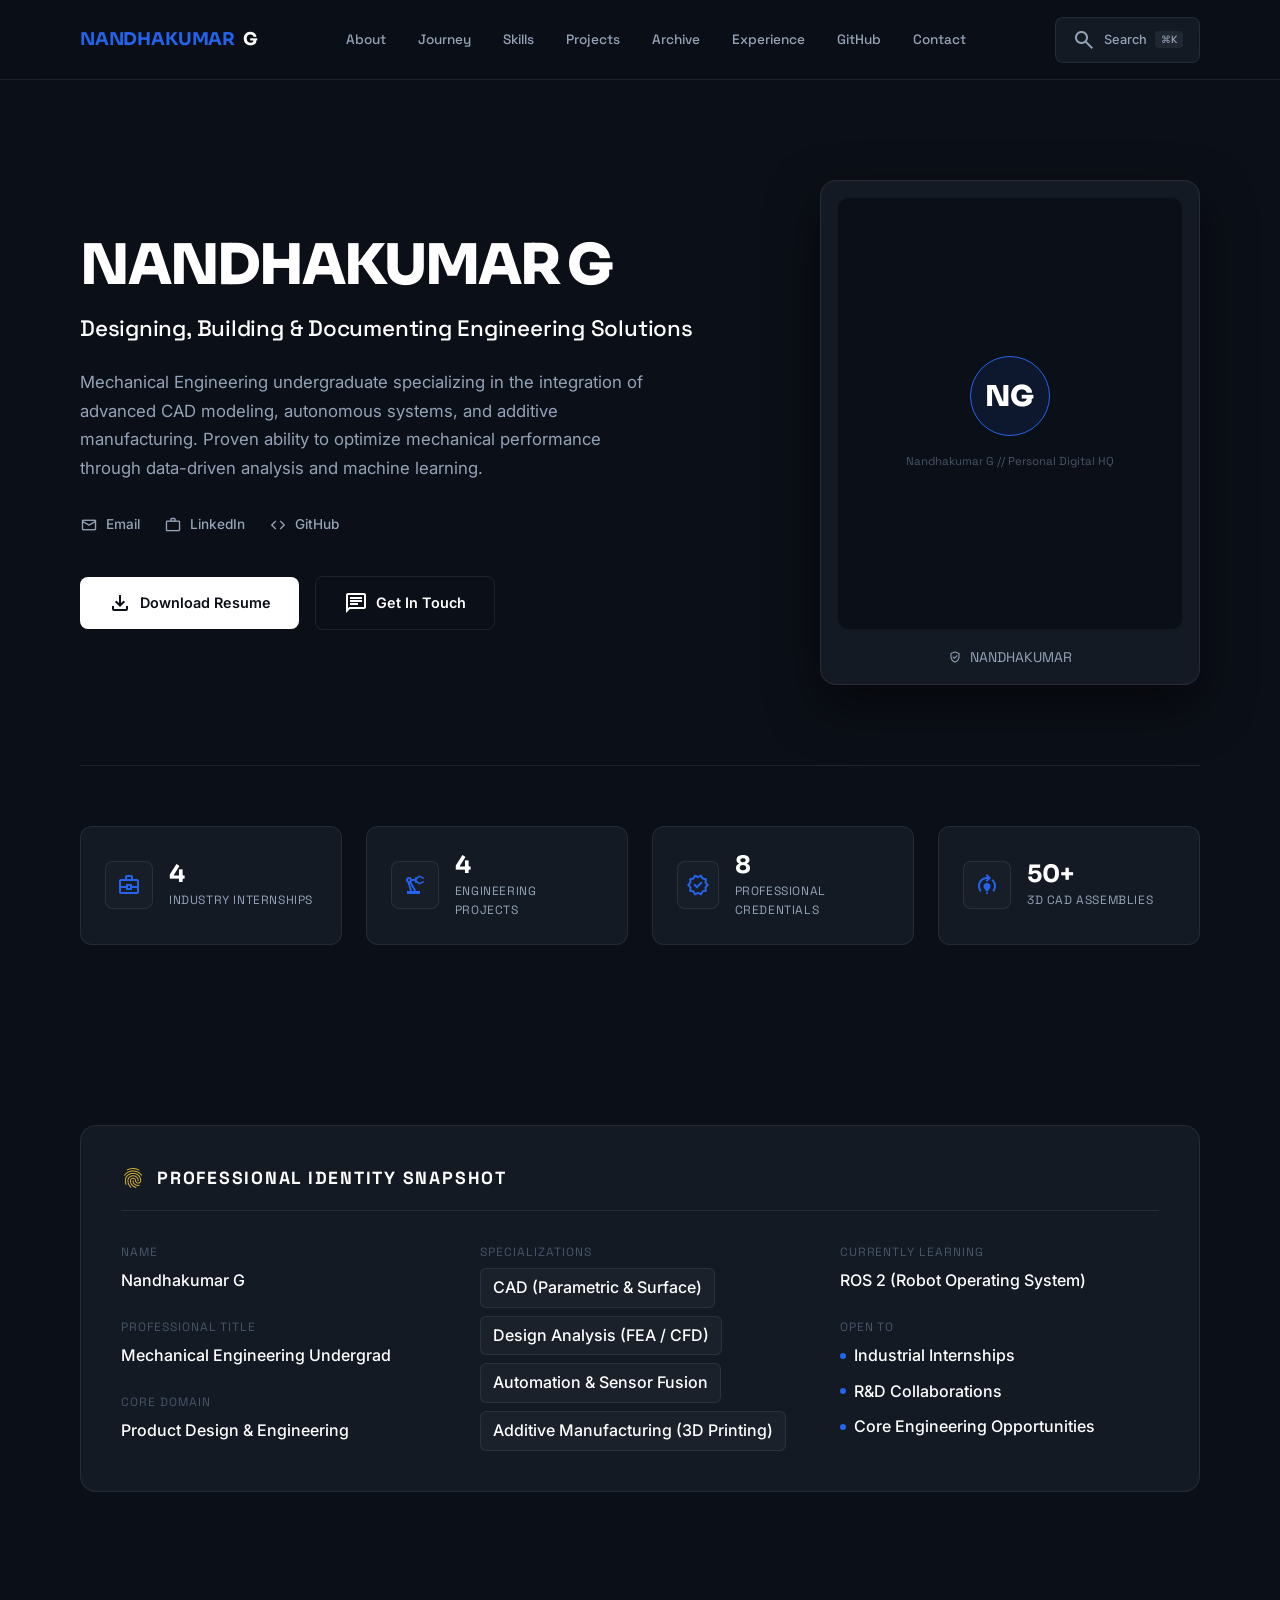
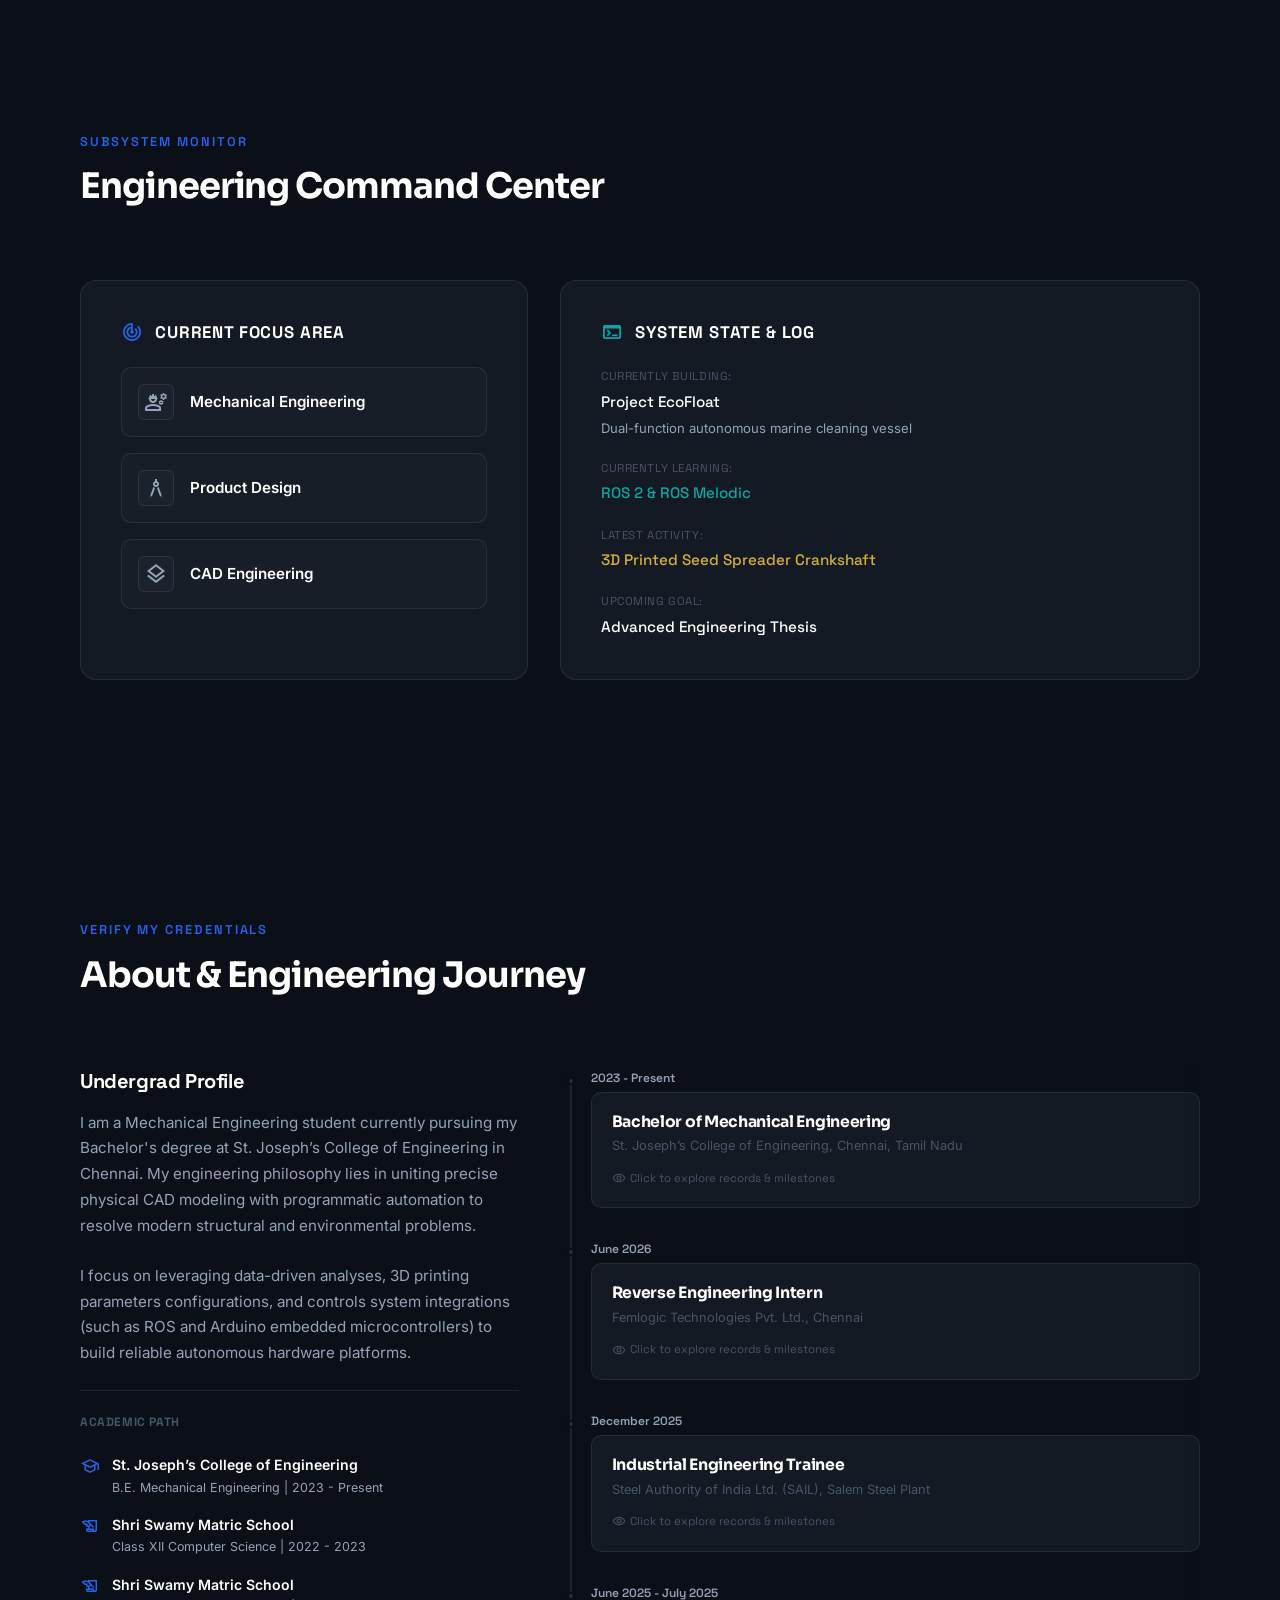
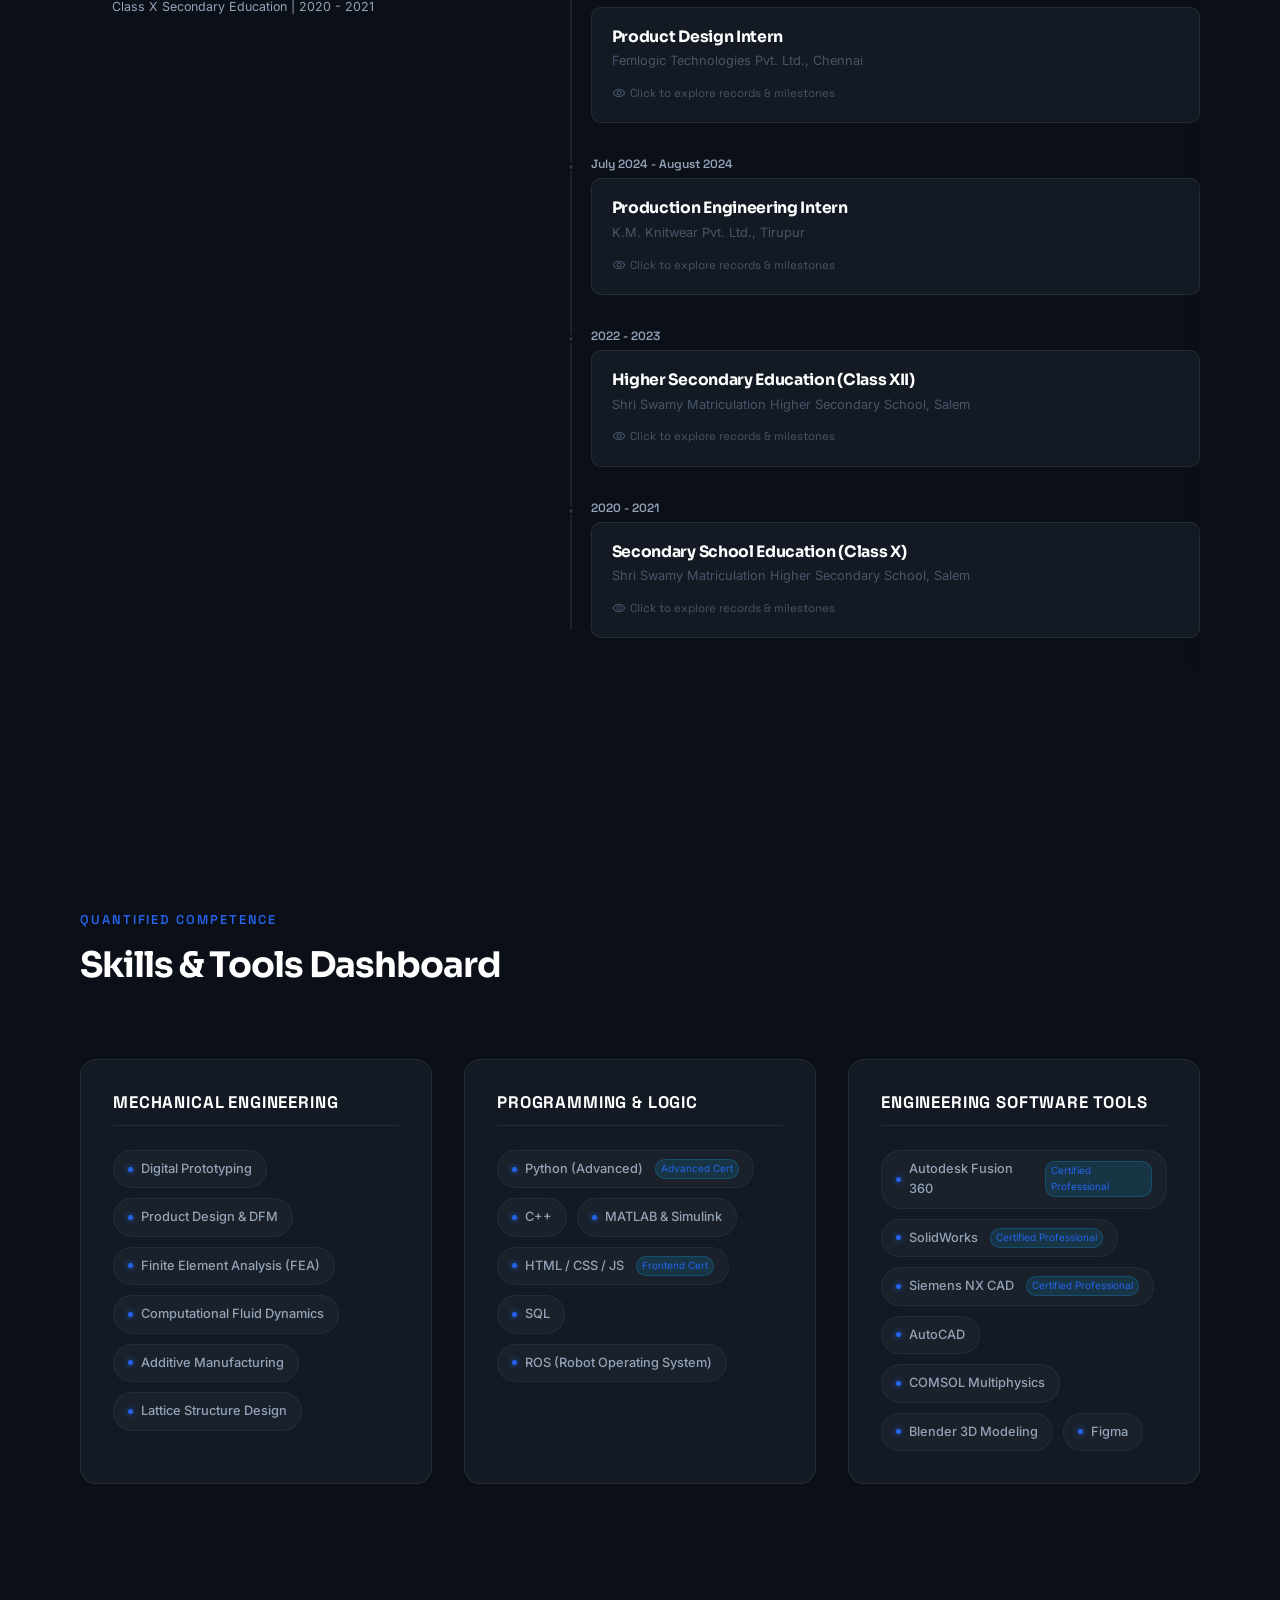
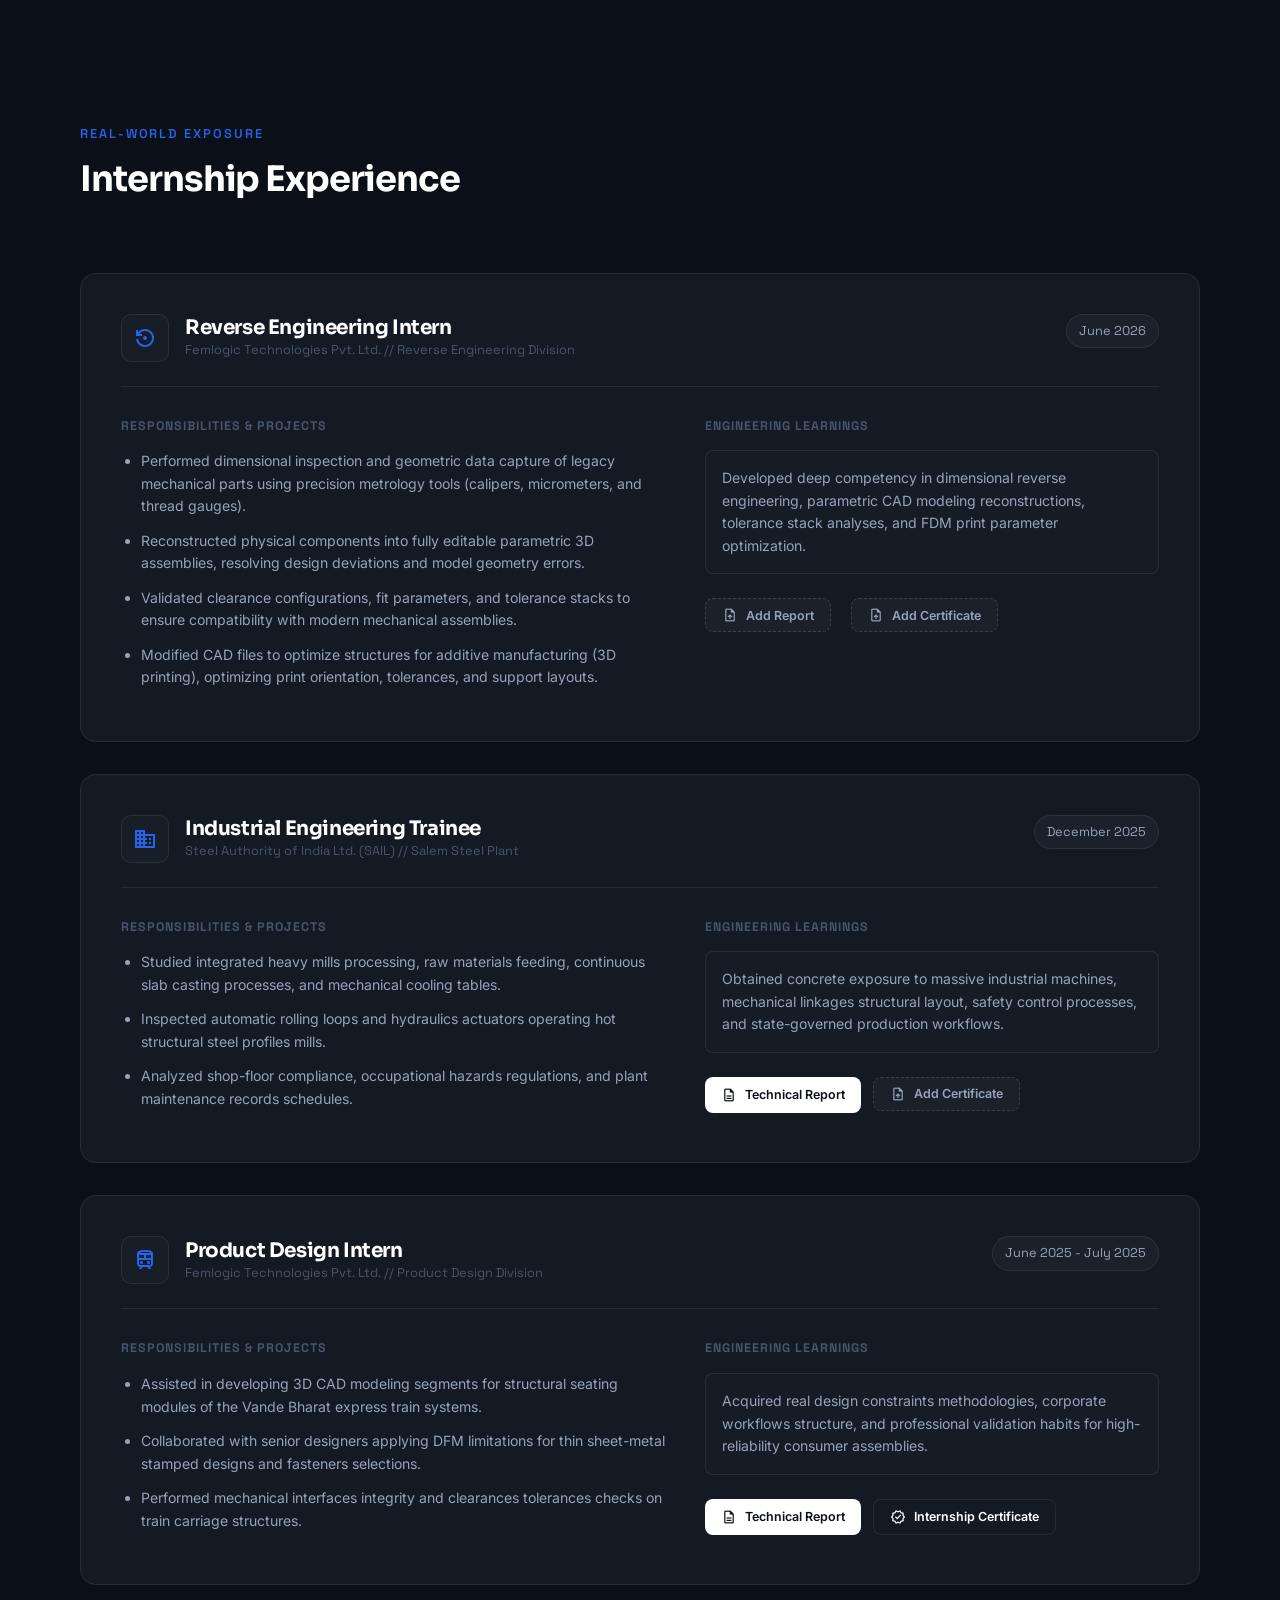
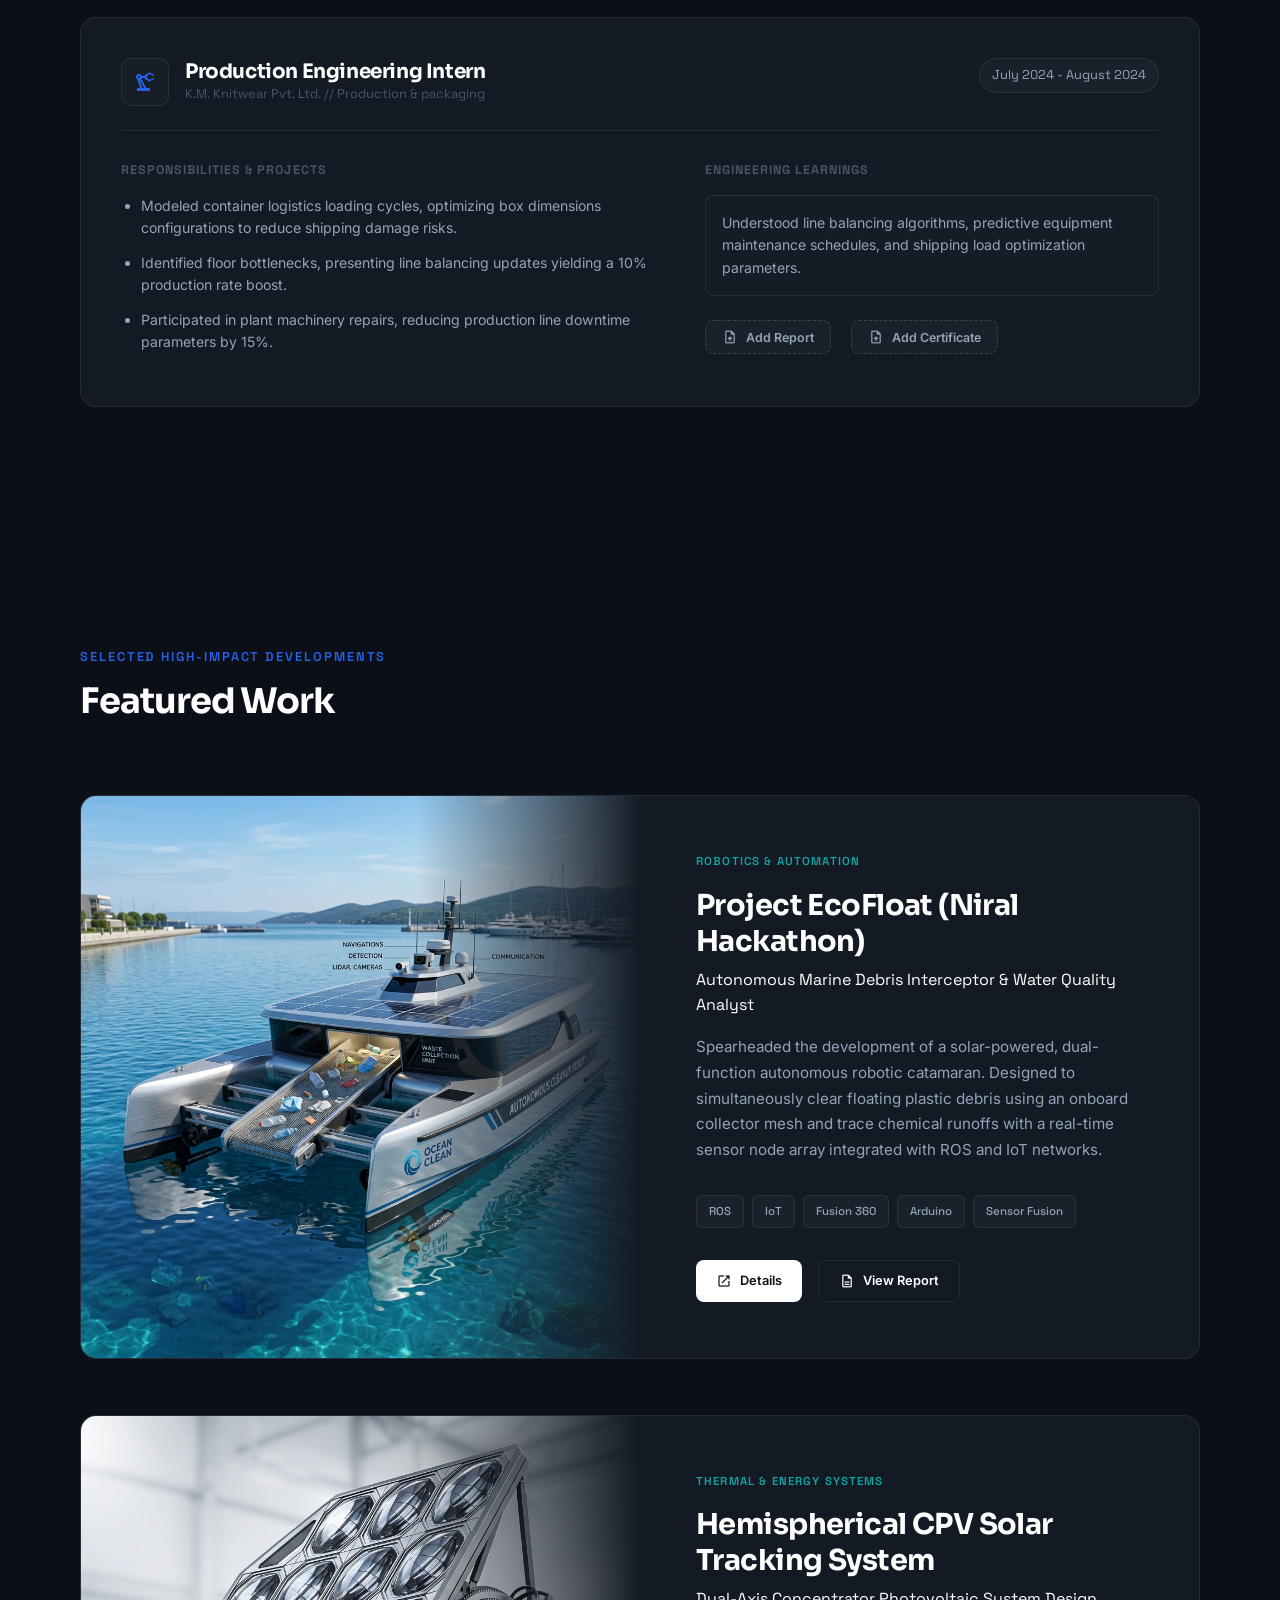
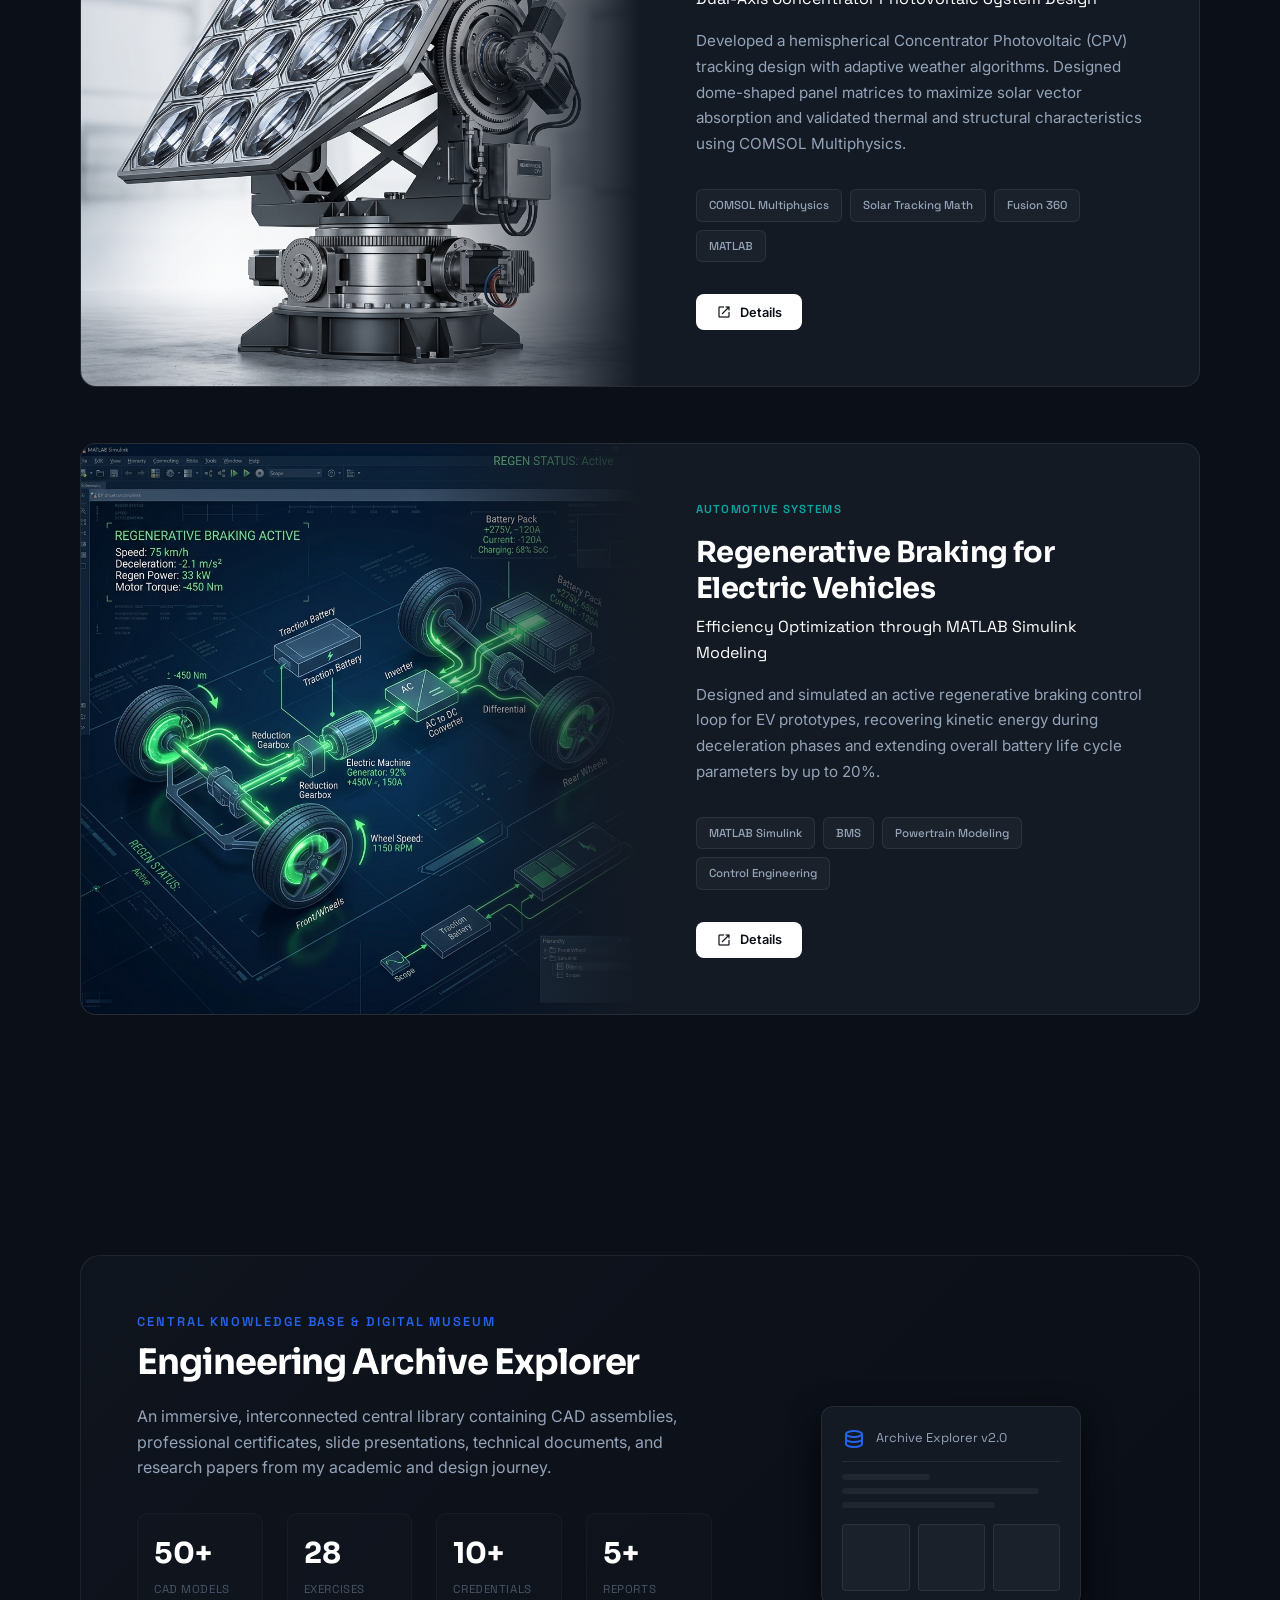
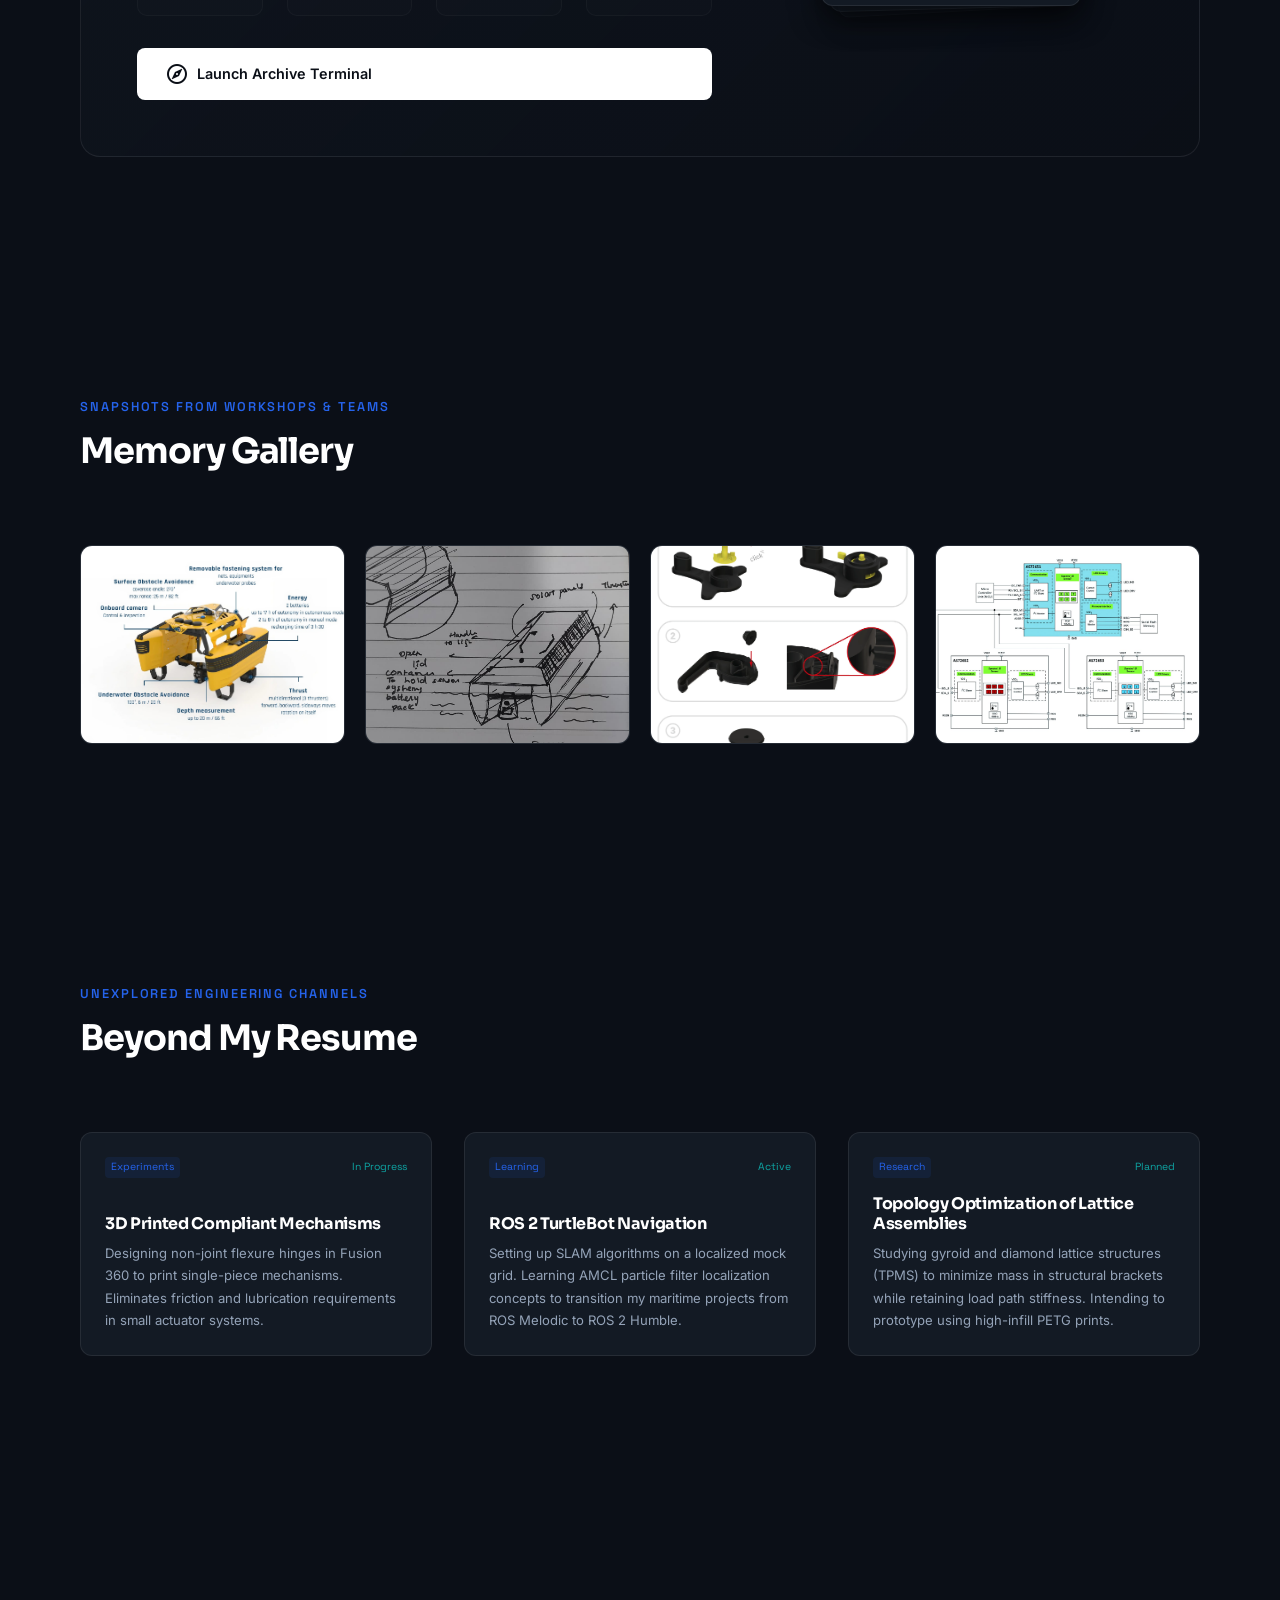
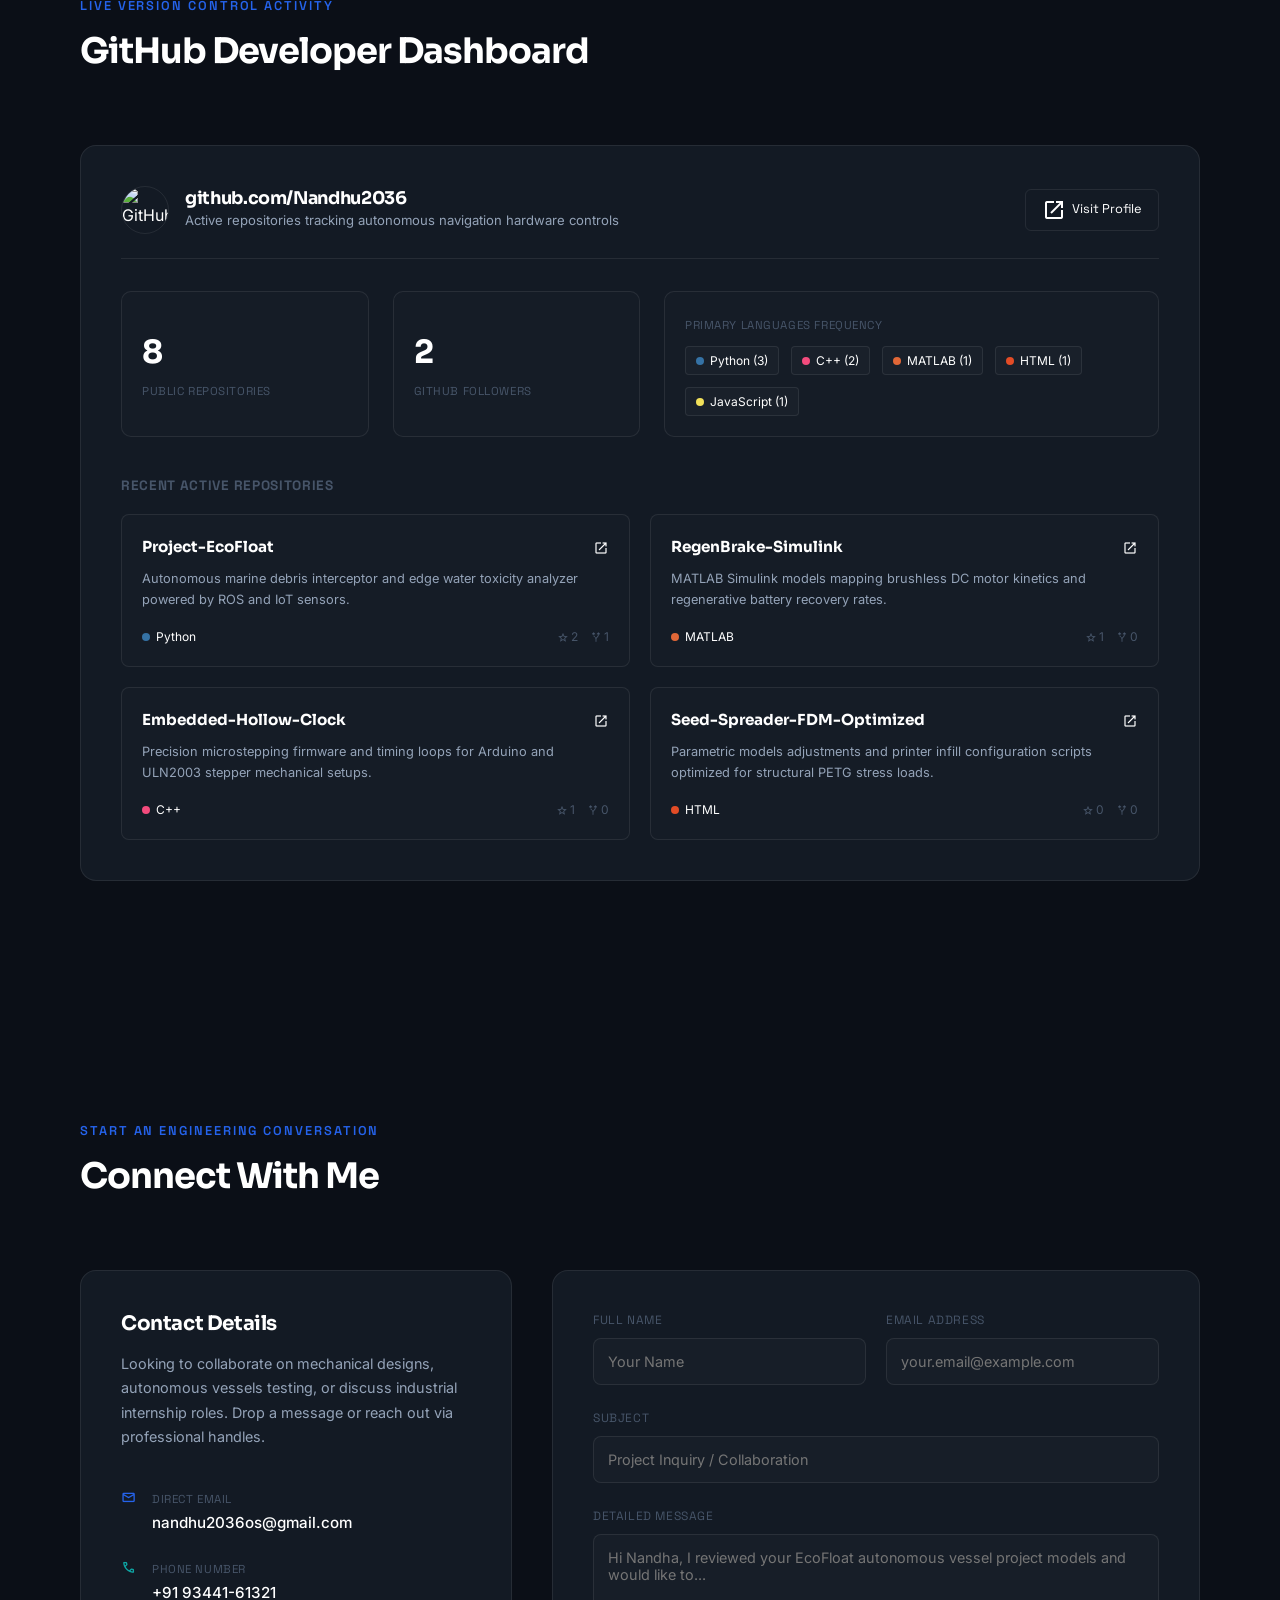
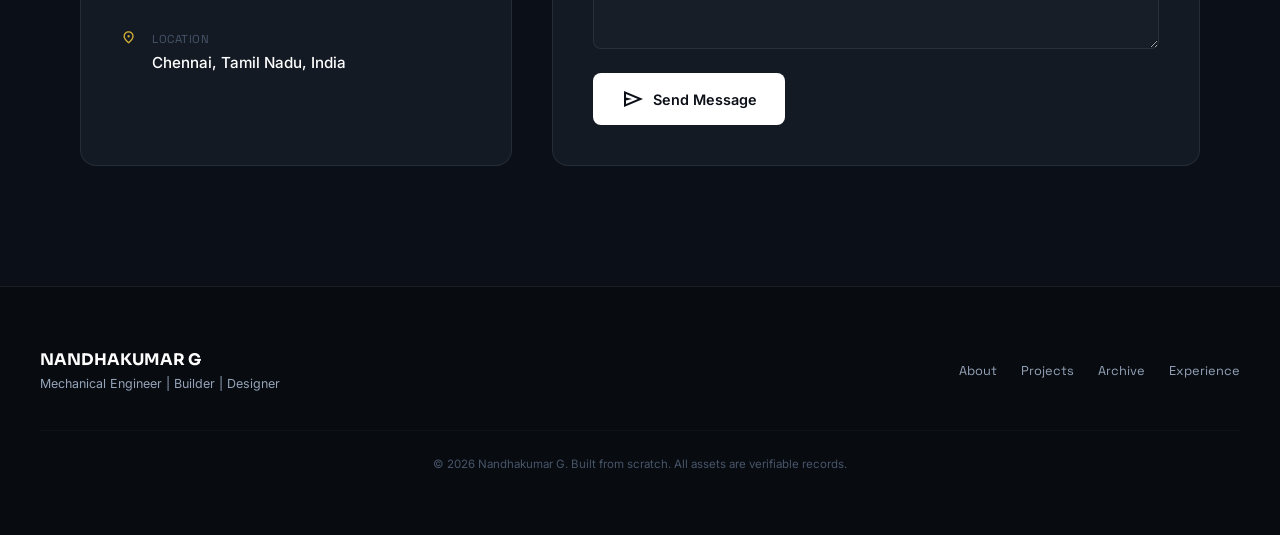
==== commit 91eb9b0e: "Optimize portfolio: restructure CAD archive with subcategories, align academic timelines, add Revers" ====
--- a/index.html
+++ b/index.html
@@ -89,11 +89,6 @@
     <section id="hero" class="hero-section">
       <div class="hero-content">
         <div class="hero-left">
-          <div class="hero-badge">
-            <span class="status-indicator-dot"></span>
-            <span>Active Undergrad Portfolio</span>
-          </div>
-          
           <h1 class="hero-name" id="hero-profile-name">NANDHAKUMAR G</h1>
           
           <h2 class="hero-statement" id="hero-tagline">
@@ -282,7 +277,7 @@
                 <span class="material-symbols-outlined">history_edu</span>
                 <div>
                   <strong>Shri Swamy Matric School</strong>
-                  <p>Class XII Computer Science | 2011 - 2023</p>
+                  <p>Class XII Computer Science | 2022 - 2023</p>
                 </div>
               </div>
               <div class="edu-pill">
@@ -428,6 +423,18 @@
 
     <!-- TIER 4: PERSONALITY & FUTURE -->
 
+    <!-- Beyond My Resume Section -->
+    <section id="beyond-resume" class="section-container">
+      <div class="section-title-wrapper">
+        <div class="section-subtitle">Unexplored Engineering Channels</div>
+        <h2 class="section-title">Beyond My Resume</h2>
+      </div>
+
+      <div class="beyond-timeline-feed" id="beyond-feed-container">
+        <!-- Rendered via JS -->
+      </div>
+    </section>
+
     <!-- Live GitHub Dashboard -->
     <section id="github" class="section-container">
       <div class="section-title-wrapper">
@@ -472,18 +479,6 @@
             <!-- Rendered via JS -->
           </div>
         </div>
-      </div>
-    </section>
-
-    <!-- Beyond My Resume Section -->
-    <section id="beyond-resume" class="section-container">
-      <div class="section-title-wrapper">
-        <div class="section-subtitle">Unexplored Engineering Channels</div>
-        <h2 class="section-title">Beyond My Resume</h2>
-      </div>
-
-      <div class="beyond-timeline-feed" id="beyond-feed-container">
-        <!-- Rendered via JS -->
       </div>
     </section>
 
@@ -533,17 +528,17 @@
             <div class="form-row">
               <div class="form-group">
                 <label for="form-name">Full Name</label>
-                <input type="text" id="form-name" required placeholder="Nandha G">
+                <input type="text" id="form-name" required placeholder="Your Name">
               </div>
               <div class="form-group">
                 <label for="form-email">Email Address</label>
-                <input type="email" id="form-email" required placeholder="nandhu2036os@gmail.com">
+                <input type="email" id="form-email" required placeholder="your.email@example.com">
               </div>
             </div>
 
             <div class="form-group">
               <label for="form-subject">Subject</label>
-              <input type="text" id="form-subject" required placeholder="Discussion on Vande Bharat structures">
+              <input type="text" id="form-subject" required placeholder="Project Inquiry / Collaboration">
             </div>
 
             <div class="form-group">
--- a/index.css
+++ b/index.css
@@ -54,7 +54,7 @@
   -moz-osx-font-smoothing: grayscale;
 }
 
-body {
+html, body {
   overflow-x: hidden;
   background-color: var(--bg-primary);
 }
@@ -1045,6 +1045,7 @@
 .journey-timeline-side {
   grid-column: span 7;
   position: relative;
+  overflow: hidden;
 }
 
 .timeline-wrapper {
@@ -1244,58 +1245,53 @@
 
 .skills-list {
   display: flex;
-  flex-direction: column;
-  gap: 18px;
-}
-
-.skill-row {
-  display: flex;
-  flex-direction: column;
-  gap: 6px;
-  padding: 4px 0;
-}
-
-.skill-info {
-  display: flex;
-  justify-content: space-between;
-  align-items: center;
+  flex-direction: row;
+  flex-wrap: wrap;
+  gap: 10px;
+}
+
+.skill-tag {
+  display: flex;
+  align-items: center;
+  gap: 8px;
+  background: rgba(255, 255, 255, 0.03);
+  border: 1px solid rgba(255, 255, 255, 0.05);
+  padding: 8px 14px;
+  border-radius: 20px;
+  font-size: 0.8rem;
+  color: var(--text-secondary);
+  transition: all 0.2s cubic-bezier(0.4, 0, 0.2, 1);
+  cursor: default;
+}
+
+.skill-tag:hover {
+  background: rgba(14, 165, 233, 0.08);
+  border-color: rgba(14, 165, 233, 0.3);
+  color: var(--text-primary);
+  transform: translateY(-1.5px);
+}
+
+.skill-dot {
+  width: 5px;
+  height: 5px;
+  background: var(--accent-primary);
+  border-radius: 50%;
+  display: inline-block;
+  box-shadow: 0 0 6px var(--accent-primary);
 }
 
 .skill-name {
-  font-size: 0.88rem;
   font-weight: 500;
-  color: var(--text-secondary);
-}
-
-.skill-pct {
-  font-family: var(--font-subheadings);
-  font-size: 0.78rem;
-  color: var(--text-primary);
-}
-
-.skill-track {
-  width: 100%;
-  height: 4px;
-  background: rgba(255,255,255,0.03);
-  border-radius: 2px;
-  overflow: hidden;
-}
-
-.skill-fill {
-  height: 100%;
-  background: var(--accent-primary);
-  border-radius: 2px;
 }
 
 .skill-badge {
-  font-size: 0.65rem;
-  font-family: var(--font-subheadings);
-  background: rgba(255,255,255,0.04);
-  border: 1px solid var(--border-color);
-  padding: 1px 4px;
-  border-radius: 3px;
-  margin-left: 6px;
-  color: var(--accent-secondary);
+  font-size: 0.62rem;
+  background: rgba(14, 165, 233, 0.15);
+  border: 1px solid rgba(14, 165, 233, 0.25);
+  padding: 1px 5px;
+  border-radius: 10px;
+  margin-left: 4px;
+  color: var(--accent-primary);
 }
 
 /* Internship Experience Layout */
@@ -1752,6 +1748,26 @@
   background: rgba(37,99,235,0.1);
   color: var(--text-primary);
   font-weight: 500;
+}
+
+.sidebar-filter-group-header {
+  font-size: 0.78rem;
+  font-weight: 700;
+  color: var(--text-primary);
+  padding: 8px 12px 4px 12px;
+  margin-top: 12px;
+  letter-spacing: 0.5px;
+  text-transform: uppercase;
+  display: block;
+}
+
+.sidebar-filter-group-header:first-of-type {
+  margin-top: 0;
+}
+
+.sidebar-filter-item.sub-item {
+  padding-left: 24px;
+  font-size: 0.76rem;
 }
 
 .info-widget p {
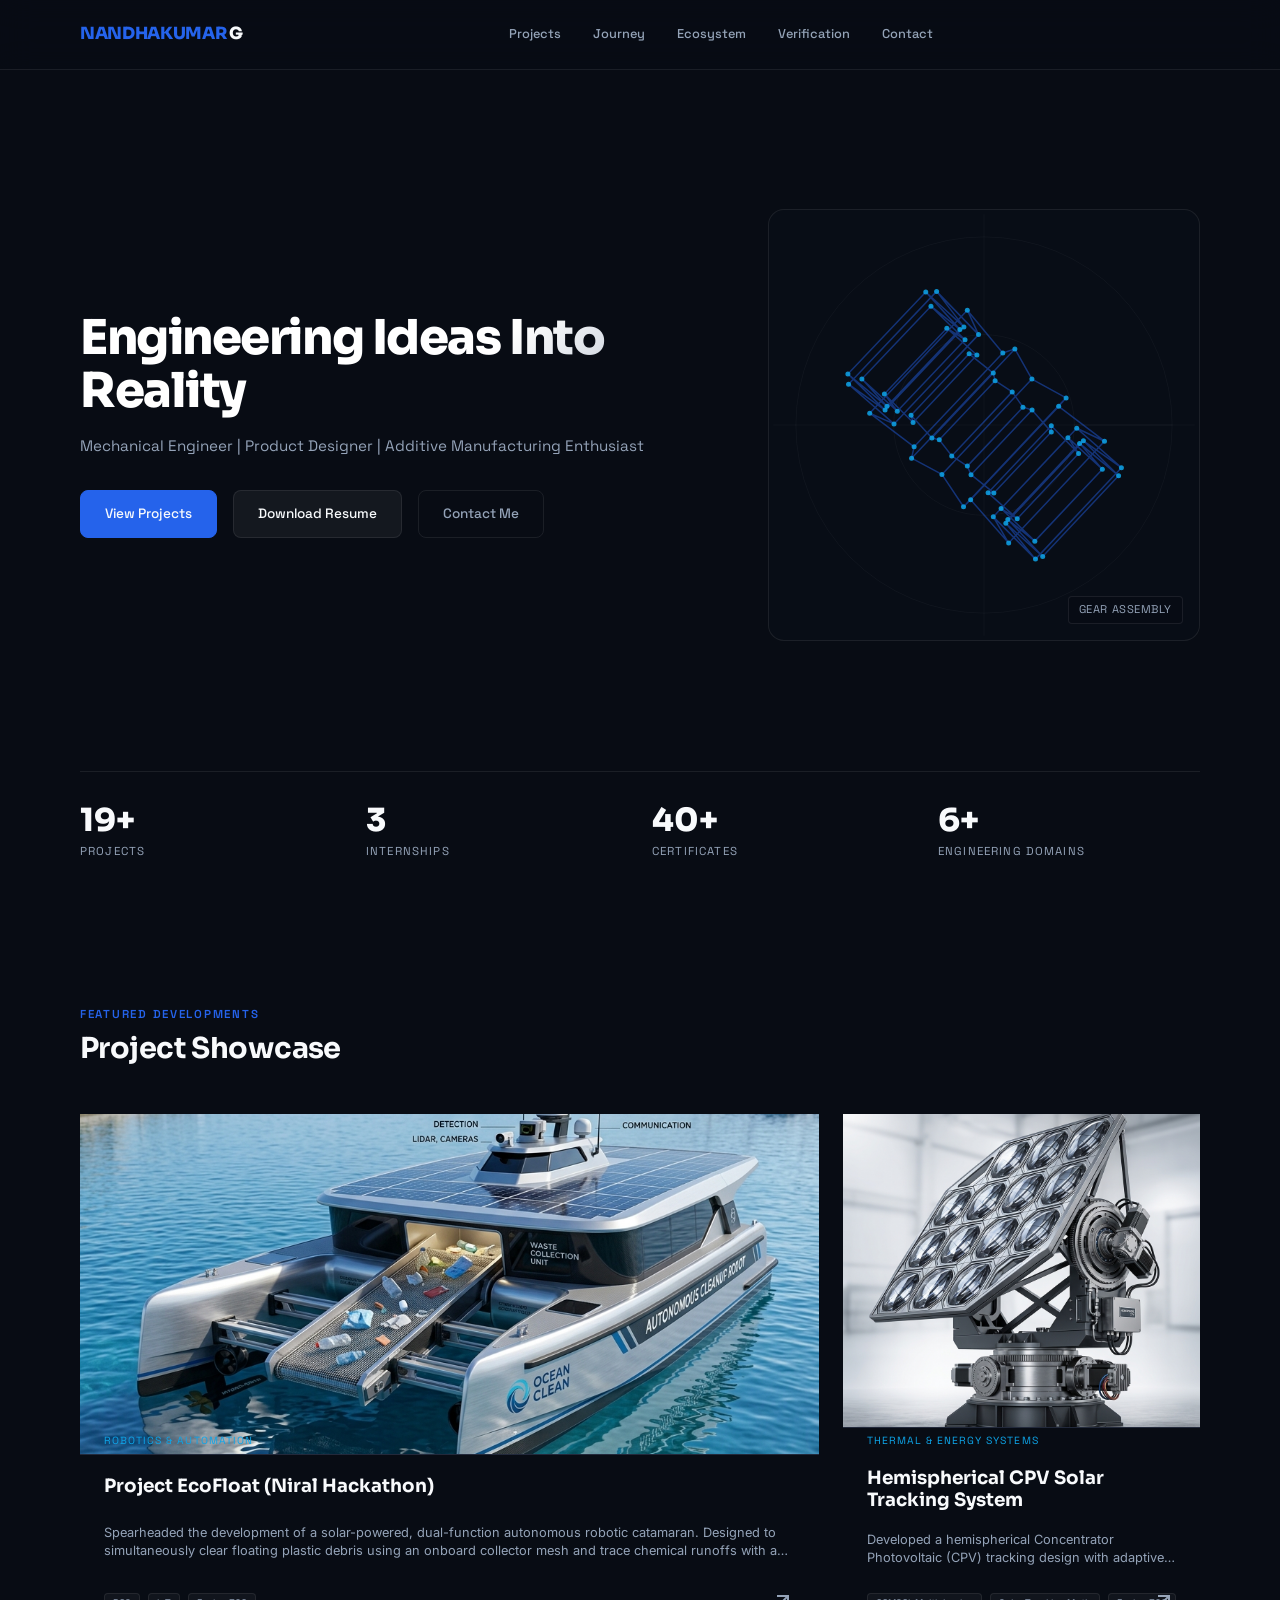
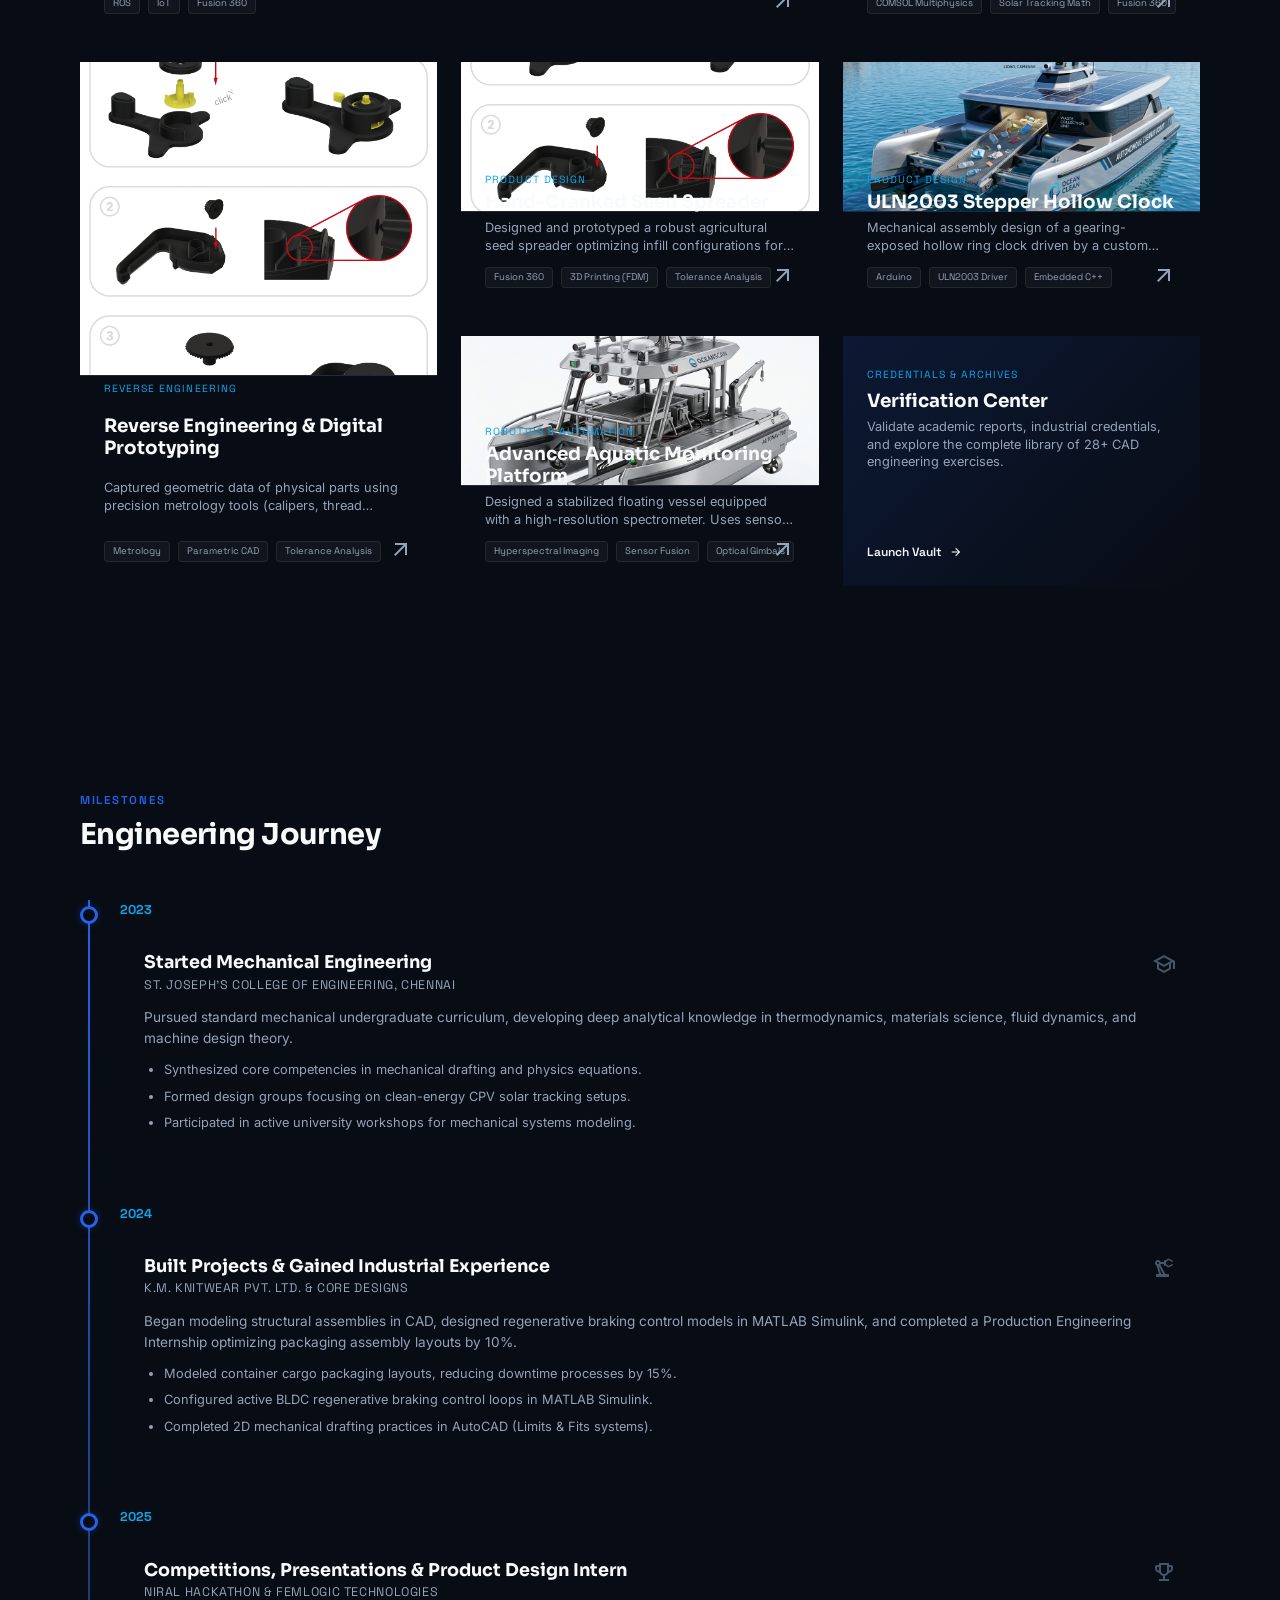
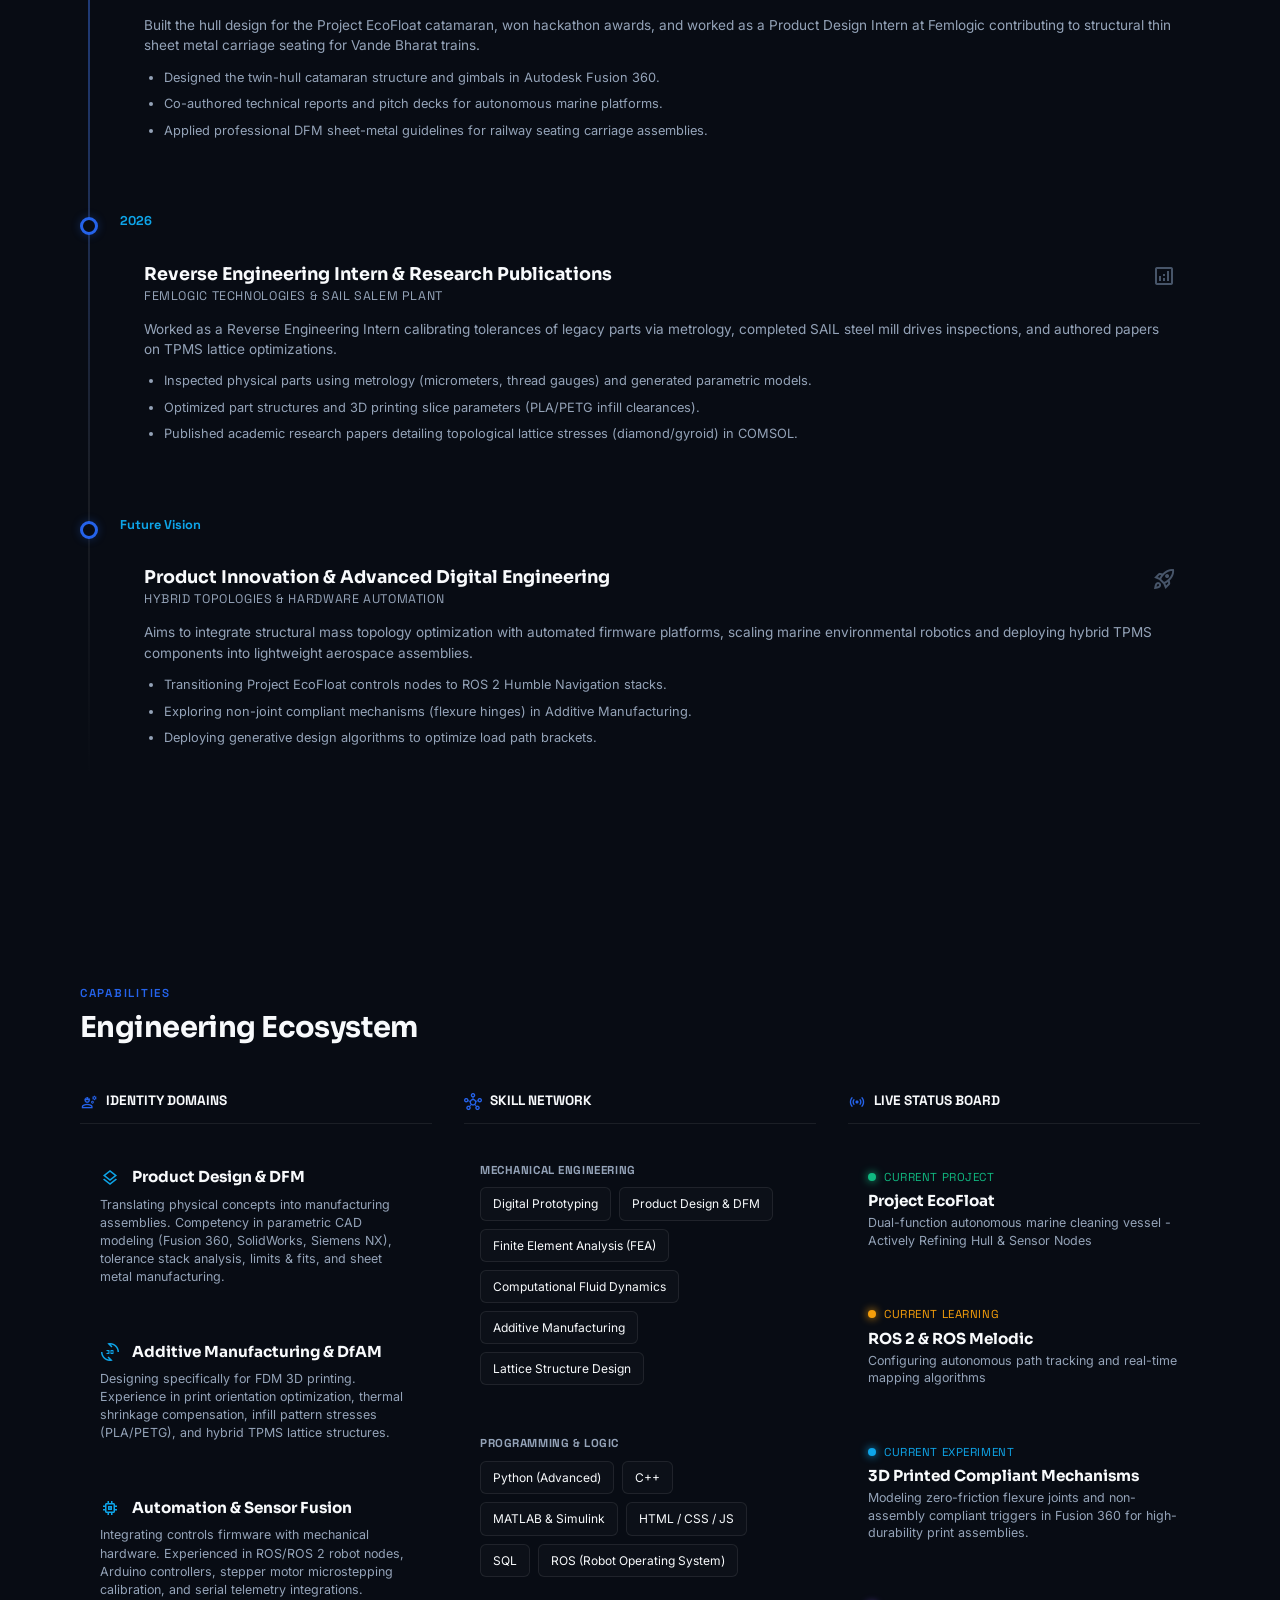
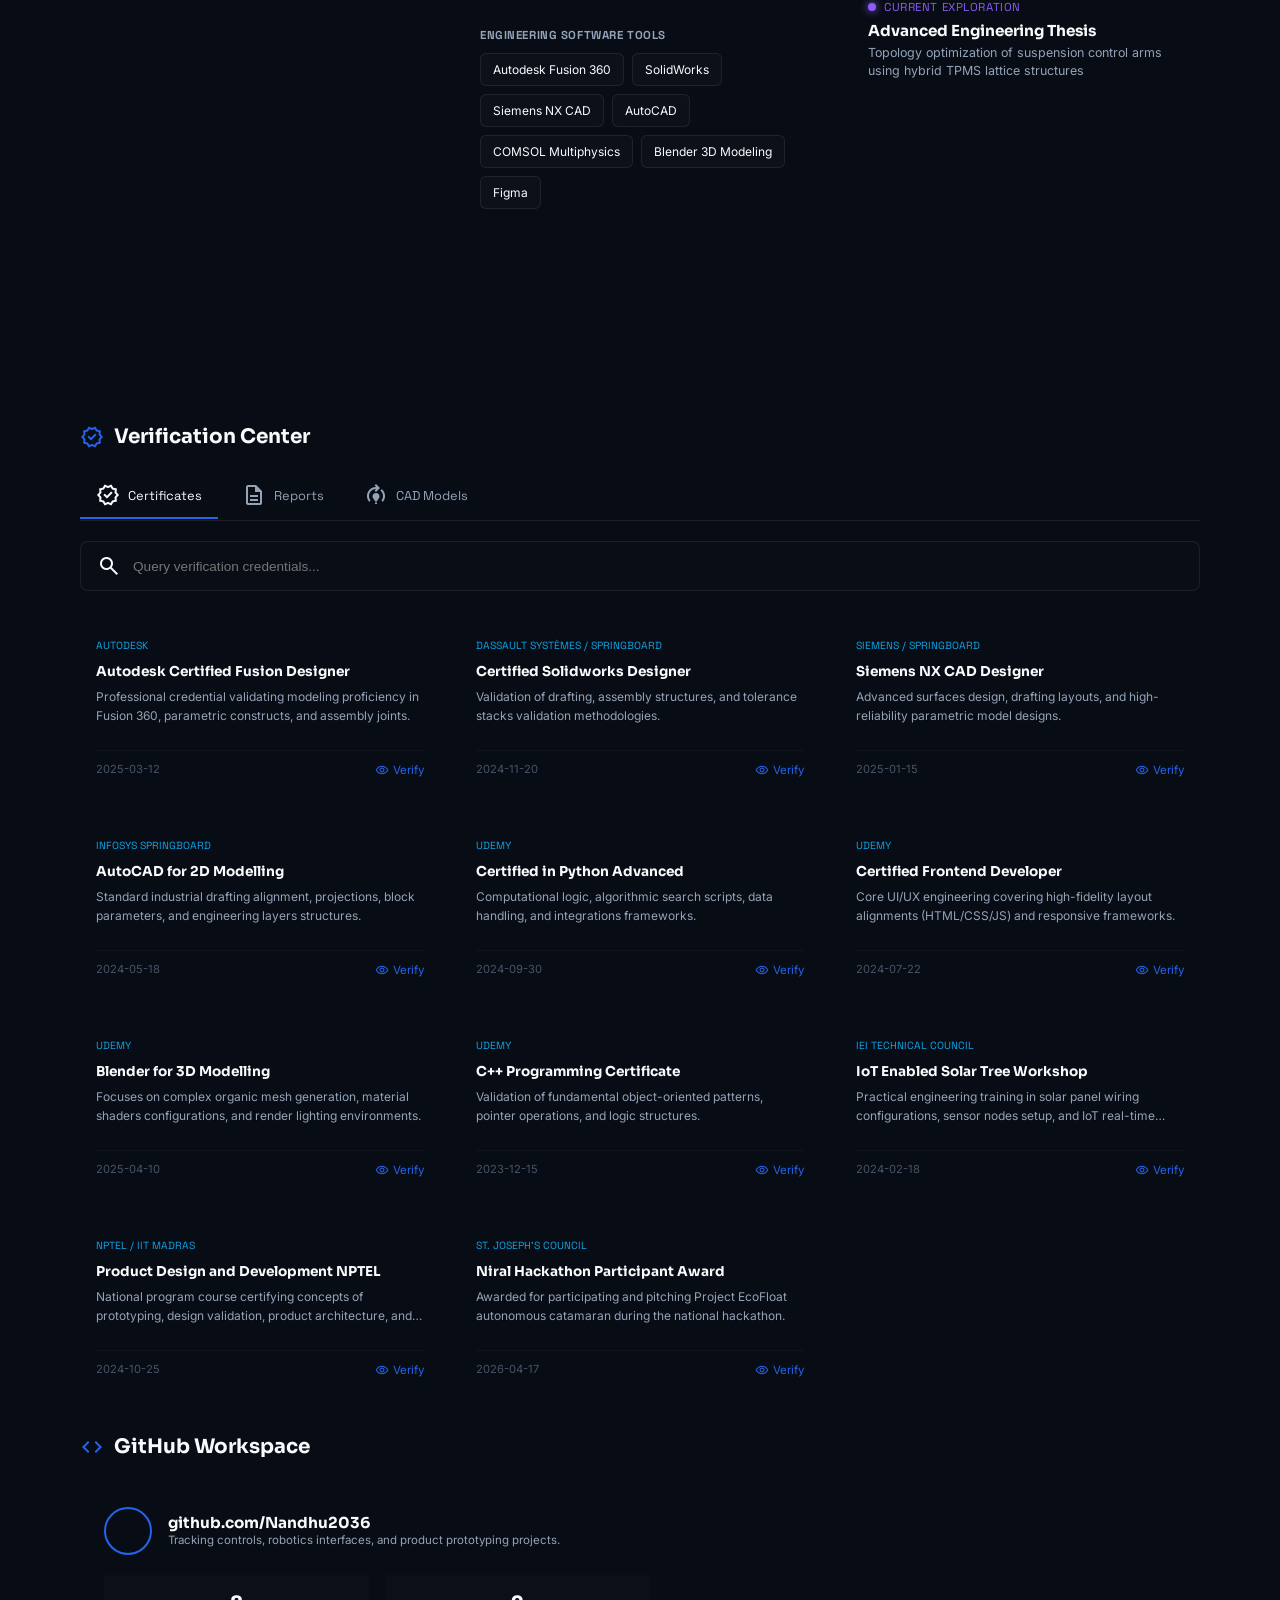
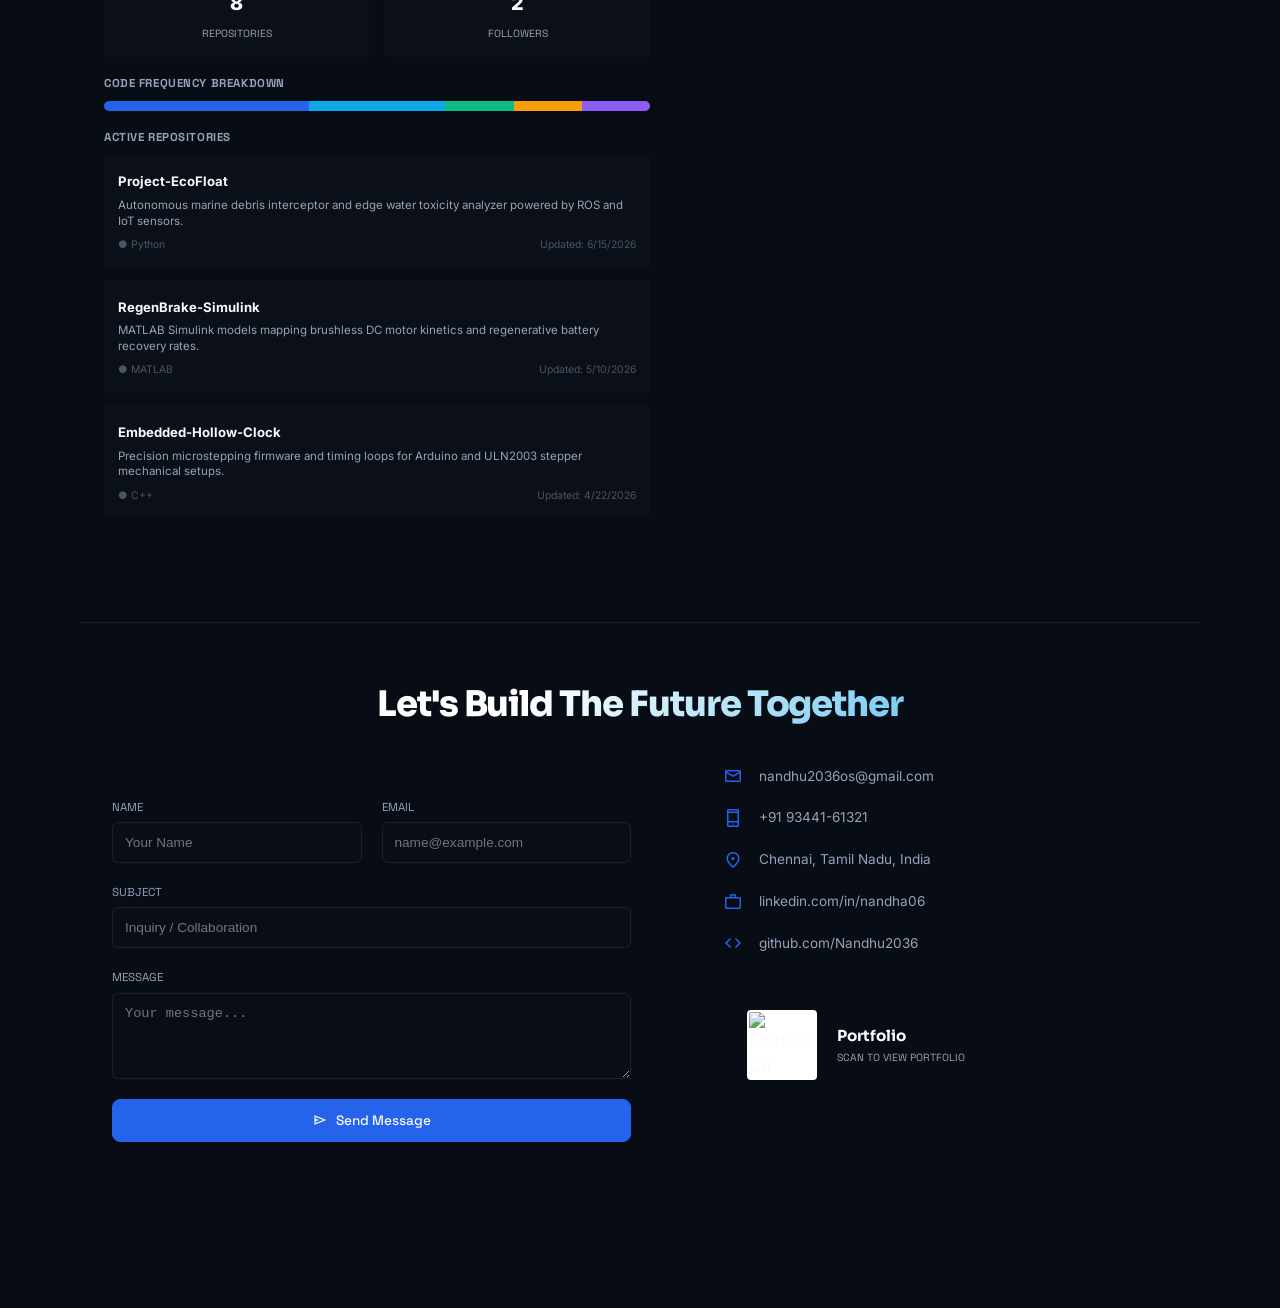
==== commit 64b2e7fa: "feat: redesign digital portfolio website to 5 Acts interactive engineering experience" ====
--- a/index.html
+++ b/index.html
@@ -6,8 +6,8 @@
   
   <!-- SEO Optimization -->
   <title>Nandhakumar G | Personal Digital Headquarters</title>
-  <meta name="description" content="Professional digital headquarters of Nandhakumar G, Mechanical Engineering Undergrad specializing in CAD product design, autonomous marine vehicles, and additive manufacturing.">
-  <meta name="keywords" content="Nandhakumar G, Mechanical Engineer, CAD Design, Project EcoFloat, Autodesk Fusion 360, SolidWorks, Siemens NX, ROS 2, Tamil Nadu, Chennai">
+  <meta name="description" content="Professional digital headquarters of Nandhakumar G, Mechanical Engineer specializing in CAD product design, autonomous marine vehicles, and additive manufacturing.">
+  <meta name="keywords" content="Nandhakumar G, Mechanical Engineer, CAD Design, Project EcoFloat, Autodesk Fusion 360, SolidWorks, Siemens NX, ROS 2, Additive Manufacturing, DfAM, Reverse Engineering">
   <meta name="author" content="Nandhakumar G">
 
   <!-- Open Graph -->
@@ -38,24 +38,14 @@
       </a>
       
       <nav class="navbar-links">
-        <a href="#about" class="nav-link">About</a>
+        <a href="#projects" class="nav-link">Projects</a>
         <a href="#journey" class="nav-link">Journey</a>
-        <a href="#skills" class="nav-link">Skills</a>
-        <a href="#projects" class="nav-link">Projects</a>
-        <a href="#archive-explorer" class="nav-link">Archive</a>
-        <a href="#experience" class="nav-link">Experience</a>
-        <a href="#github" class="nav-link">GitHub</a>
+        <a href="#ecosystem" class="nav-link">Ecosystem</a>
+        <a href="#verification" class="nav-link">Verification</a>
         <a href="#contact" class="nav-link">Contact</a>
       </nav>
 
       <div class="navbar-actions">
-        <!-- Universal Search Trigger -->
-        <button id="search-trigger" class="action-btn" title="Search Digital HQ (Ctrl+K)">
-          <span class="material-symbols-outlined">search</span>
-          <span class="btn-text">Search</span>
-          <span class="shortcut-badge">⌘K</span>
-        </button>
-        
         <button id="mobile-menu-toggle" class="mobile-toggle" aria-label="Toggle menu">
           <span class="material-symbols-outlined">menu</span>
         </button>
@@ -66,698 +56,300 @@
   <!-- Mobile Dropdown Menu -->
   <div id="mobile-dropdown" class="mobile-menu">
     <nav class="mobile-nav-links">
-      <a href="#about" class="mobile-link">About</a>
+      <a href="#projects" class="mobile-link">Projects</a>
       <a href="#journey" class="mobile-link">Journey</a>
-      <a href="#skills" class="mobile-link">Skills</a>
-      <a href="#projects" class="mobile-link">Projects</a>
-      <a href="#archive-explorer" class="mobile-link">Archive</a>
-      <a href="#experience" class="mobile-link">Experience</a>
-      <a href="#github" class="mobile-link">GitHub</a>
+      <a href="#ecosystem" class="mobile-link">Ecosystem</a>
+      <a href="#verification" class="mobile-link">Verification</a>
       <a href="#contact" class="mobile-link">Contact</a>
     </nav>
   </div>
 
-  <!-- Engineering Background Grid Layer -->
-  <div class="engineering-grid-overlay"></div>
+  <!-- Blueprint Background Grid Overlay -->
+  <div class="blueprint-grid-overlay"></div>
 
   <!-- Main Content Space -->
   <main class="page-container">
 
-    <!-- TIER 1: IMMEDIATE IMPACT -->
-    
-    <!-- Hero Section -->
+    <!-- ACT 1: HERO COMMAND DECK -->
     <section id="hero" class="hero-section">
-      <div class="hero-content">
+      <div class="hero-layout">
         <div class="hero-left">
-          <h1 class="hero-name" id="hero-profile-name">NANDHAKUMAR G</h1>
+          <h1 class="hero-title">Engineering Ideas Into Reality</h1>
+          <p class="hero-subtitle">Mechanical Engineer | Product Designer | Additive Manufacturing Enthusiast</p>
+          <div class="hero-cta-group">
+            <a href="#projects" class="btn-primary magnetic-btn">View Projects</a>
+            <a href="assets/documents/Nandhakumar_G_Resume.pdf" download class="btn-secondary magnetic-btn">Download Resume</a>
+            <a href="#contact" class="btn-outline magnetic-btn">Contact Me</a>
+          </div>
+        </div>
+        <div class="hero-right">
+          <div class="canvas-container">
+            <canvas id="hero-vector-canvas"></canvas>
+            <div class="canvas-label" id="canvas-shape-label">Gear Assembly</div>
+          </div>
+        </div>
+      </div>
+      
+      <!-- Quick Metrics Row -->
+      <div class="hero-metrics-row">
+        <div class="metric-item">
+          <span class="metric-num">19+</span>
+          <span class="metric-label">Projects</span>
+        </div>
+        <div class="metric-item">
+          <span class="metric-num">3</span>
+          <span class="metric-label">Internships</span>
+        </div>
+        <div class="metric-item">
+          <span class="metric-num">40+</span>
+          <span class="metric-label">Certificates</span>
+        </div>
+        <div class="metric-item">
+          <span class="metric-num">6+</span>
+          <span class="metric-label">Engineering Domains</span>
+        </div>
+      </div>
+    </section>
+
+    <!-- ACT 2: PROJECT SHOWCASE (BENTO GRID) -->
+    <section id="projects" class="section-container">
+      <div class="section-header">
+        <span class="section-badge">Featured Developments</span>
+        <h2 class="section-title">Project Showcase</h2>
+      </div>
+      <div class="projects-bento-grid" id="projects-bento-grid">
+        <!-- Dynamically populated via JS -->
+      </div>
+    </section>
+
+    <!-- ACT 3: ENGINEERING JOURNEY -->
+    <section id="journey" class="section-container">
+      <div class="section-header">
+        <span class="section-badge">Milestones</span>
+        <h2 class="section-title">Engineering Journey</h2>
+      </div>
+      <div class="journey-timeline-wrapper">
+        <div class="timeline-line"></div>
+        <div class="timeline-nodes-list" id="timeline-container">
+          <!-- Dynamically populated via JS -->
+        </div>
+      </div>
+    </section>
+
+    <!-- ACT 4: ENGINEERING ECOSYSTEM -->
+    <section id="ecosystem" class="section-container">
+      <div class="section-header">
+        <span class="section-badge">Capabilities</span>
+        <h2 class="section-title">Engineering Ecosystem</h2>
+      </div>
+      <div class="ecosystem-layout">
+        <!-- Part A: Interactive Identity -->
+        <div class="ecosystem-col identity-column">
+          <h3 class="ecosystem-title">
+            <span class="material-symbols-outlined">engineering</span>
+            <span>Identity Domains</span>
+          </h3>
+          <div class="identity-cards-list" id="identity-cards">
+            <!-- Dynamically populated via JS -->
+          </div>
+        </div>
+
+        <!-- Part B: Skill Network -->
+        <div class="ecosystem-col skills-column">
+          <h3 class="ecosystem-title">
+            <span class="material-symbols-outlined">hub</span>
+            <span>Skill Network</span>
+          </h3>
+          <div class="skills-grid" id="skills-container">
+            <!-- Dynamically populated via JS -->
+          </div>
+        </div>
+
+        <!-- Part C: Live Status Board -->
+        <div class="ecosystem-col status-column">
+          <h3 class="ecosystem-title">
+            <span class="material-symbols-outlined">sensors</span>
+            <span>Live Status Board</span>
+          </h3>
+          <div class="status-cards-list" id="status-container">
+            <!-- Dynamically populated via JS -->
+          </div>
+        </div>
+      </div>
+    </section>
+
+    <!-- ACT 5: TRUST & CONNECT -->
+    <section id="trust-connect" class="section-container">
+      <div class="trust-connect-grid">
+        <!-- Part A: Verification Center -->
+        <div class="verification-center" id="verification">
+          <h3 class="trust-title">
+            <span class="material-symbols-outlined">verified</span>
+            <span>Verification Center</span>
+          </h3>
           
-          <h2 class="hero-statement" id="hero-tagline">
-            Designing, Building & Documenting Engineering Solutions
-          </h2>
-          
-          <p class="hero-description" id="hero-bio">
-            Mechanical Engineering undergraduate specializing in the integration of advanced CAD modeling, autonomous systems, and additive manufacturing. Proven ability to optimize mechanical performance through data-driven analysis.
-          </p>
-
-          <div class="hero-quick-links">
-            <a href="mailto:nandhu2036os@gmail.com" class="link-item">
-              <span class="material-symbols-outlined">mail</span> Email
-            </a>
-            <a href="https://www.linkedin.com/in/nandha06" target="_blank" class="link-item">
-              <span class="material-symbols-outlined">work</span> LinkedIn
-            </a>
-            <a href="https://github.com/Nandhu2036" target="_blank" class="link-item">
-              <span class="material-symbols-outlined">code</span> GitHub
-            </a>
-          </div>
-
-          <div class="hero-cta-buttons">
-            <a href="assets/documents/Nandhakumar_G_Resume.pdf" download class="btn-primary" id="hero-resume-btn">
-              <span class="material-symbols-outlined">download</span> Download Resume
-            </a>
-            <a href="#contact" class="btn-secondary">
-              <span class="material-symbols-outlined">chat</span> Get In Touch
-            </a>
-          </div>
-        </div>
-
-        <div class="hero-right">
-          <!-- Portrait Container with Fallback Monogram -->
-          <div class="portrait-card">
-            <div class="portrait-image-wrapper">
-              <img id="portrait-img" src="assets/profile/portrait.jpg" alt="Nandhakumar G" onerror="this.style.display='none'; document.getElementById('portrait-placeholder').style.display='flex';">
-              <div id="portrait-placeholder" class="monogram-placeholder" style="display:none;">
-                <div class="pulse-ring">
-                  <span class="placeholder-letters">NG</span>
-                </div>
-                <span class="placeholder-label">Nandhakumar G // Personal Digital HQ</span>
-              </div>
-            </div>
-            <div class="portrait-card-footer">
-              <span class="material-symbols-outlined">verified_user</span>
-              <span>NANDHAKUMAR</span>
-            </div>
-          </div>
-        </div>
-      </div>
-
-      <!-- Quick Metrics Cards -->
-      <div class="hero-metrics-grid" id="metrics-container">
-        <!-- Rendered via JS -->
-      </div>
-    </section>
-
-    <!-- Professional Snapshot Card Section -->
-    <section id="snapshot" class="section-container">
-      <div class="snapshot-card-layout">
-        <div class="snapshot-header">
-          <span class="material-symbols-outlined text-gold">fingerprint</span>
-          <h3>Professional Identity Snapshot</h3>
-        </div>
-        <div class="snapshot-body">
-          <div class="snapshot-col">
-            <div class="snap-item">
-              <label>Name</label>
-              <span id="snap-name">Nandhakumar G</span>
-            </div>
-            <div class="snap-item">
-              <label>Professional Title</label>
-              <span id="snap-title">Mechanical Engineering Undergrad</span>
-            </div>
-            <div class="snap-item">
-              <label>Core Domain</label>
-              <span id="snap-domain" class="font-bold">Product Design & Engineering</span>
-            </div>
-          </div>
-          
-          <div class="snapshot-col">
-            <div class="snap-item">
-              <label>Specializations</label>
-              <div class="snap-tags-container" id="snap-specializations">
-                <!-- Rendered via JS -->
-              </div>
-            </div>
-          </div>
-
-          <div class="snapshot-col">
-            <div class="snap-item">
-              <label>Currently Learning</label>
-              <span id="snap-learning">ROS 2 (Robot Operating System)</span>
-            </div>
-            <div class="snap-item">
-              <label>Open To</label>
-              <div class="snap-list-container" id="snap-opento">
-                <!-- Rendered via JS -->
-              </div>
-            </div>
-          </div>
-        </div>
-      </div>
-    </section>
-
-    <!-- Engineering Command Center (Signature Component) -->
-    <section id="command-center" class="section-container">
-      <div class="section-title-wrapper">
-        <div class="section-subtitle">Subsystem Monitor</div>
-        <h2 class="section-title">Engineering Command Center</h2>
-      </div>
-
-      <div class="command-center-grid">
-        <!-- Current Focus Card -->
-        <div class="command-card primary-focus-card">
-          <div class="card-glow-overlay"></div>
-          <div class="card-header">
-            <span class="material-symbols-outlined text-indigo">track_changes</span>
-            <h4>Current Focus Area</h4>
-          </div>
-          <div class="card-body">
-            <div class="focus-list" id="focus-container">
-              <!-- Rendered via JS -->
-            </div>
-          </div>
-        </div>
-
-        <!-- System State Log Card -->
-        <div class="command-card state-log-card">
-          <div class="card-glow-overlay"></div>
-          <div class="card-header">
-            <span class="material-symbols-outlined text-teal">terminal</span>
-            <h4>System State & Log</h4>
-          </div>
-          <div class="card-body terminal-style">
-            <div class="terminal-row">
-              <span class="term-lbl">CURRENTLY BUILDING:</span>
-              <span class="term-val text-white" id="cc-building-name">Project EcoFloat</span>
-              <div class="term-desc" id="cc-building-desc">Dual-function autonomous marine cleaning vessel</div>
-            </div>
-            <div class="terminal-row">
-              <span class="term-lbl">CURRENTLY LEARNING:</span>
-              <span class="term-val text-teal" id="cc-learning">ROS 2 & ROS Melodic</span>
-            </div>
-            <div class="terminal-row">
-              <span class="term-lbl">LATEST ACTIVITY:</span>
-              <span class="term-val text-gold" id="cc-activity">Designed seed spreader gear module</span>
-            </div>
-            <div class="terminal-row">
-              <span class="term-lbl">UPCOMING GOAL:</span>
-              <span class="term-val text-white" id="cc-goal">Advanced engineering thesis</span>
-            </div>
-          </div>
-        </div>
-      </div>
-    </section>
-
-    <!-- TIER 2: PROFESSIONAL IDENTITY -->
-
-    <!-- About & Engineering Journey Section -->
-    <section id="about" class="section-container">
-      <div class="section-title-wrapper">
-        <div class="section-subtitle">Verify My Credentials</div>
-        <h2 class="section-title">About & Engineering Journey</h2>
-      </div>
-
-      <div class="about-timeline-layout">
-        <!-- Left: Bio and Career Overview -->
-        <div class="about-bio-side">
-          <div class="matte-card about-card">
-            <h3>Undergrad Profile</h3>
-            <p>I am a Mechanical Engineering student currently pursuing my Bachelor's degree at St. Joseph’s College of Engineering in Chennai. My engineering philosophy lies in uniting precise physical CAD modeling with programmatic automation to resolve modern structural and environmental problems.</p>
-            <p>I focus on leveraging data-driven analyses, 3D printing parameters configurations, and controls system integrations (such as ROS and Arduino embedded microcontrollers) to build reliable autonomous hardware platforms.</p>
-            
-            <div class="edu-highlights">
-              <h4>Academic Path</h4>
-              <div class="edu-pill">
-                <span class="material-symbols-outlined">school</span>
-                <div>
-                  <strong>St. Joseph’s College of Engineering</strong>
-                  <p>B.E. Mechanical Engineering | 2023 - Present</p>
-                </div>
-              </div>
-              <div class="edu-pill">
-                <span class="material-symbols-outlined">history_edu</span>
-                <div>
-                  <strong>Shri Swamy Matric School</strong>
-                  <p>Class XII Computer Science | 2022 - 2023</p>
-                </div>
-              </div>
-              <div class="edu-pill">
-                <span class="material-symbols-outlined">history_edu</span>
-                <div>
-                  <strong>Shri Swamy Matric School</strong>
-                  <p>Class X Secondary Education | 2020 - 2021</p>
-                </div>
-              </div>
-            </div>
-          </div>
-        </div>
-
-        <!-- Right: Interactive Timeline -->
-        <div class="journey-timeline-side">
-          <div class="timeline-wrapper" id="timeline-container">
-            <!-- Timeline elements rendered via JS -->
-          </div>
-
-          <!-- Sliding Detail Drawer -->
-          <div id="timeline-detail-drawer" class="drawer-panel">
-            <button id="drawer-close" class="drawer-close-btn">
-              <span class="material-symbols-outlined">close</span>
+          <div class="vault-tabs">
+            <button class="vault-tab-btn active" data-tab="certificates">
+              <span class="material-symbols-outlined">verified</span> Certificates
             </button>
-            <div id="drawer-content" class="drawer-body">
-              <!-- Content loaded dynamically when milestone clicked -->
-            </div>
-          </div>
-        </div>
-      </div>
-    </section>
-
-    <!-- Skills Dashboard Section -->
-    <section id="skills" class="section-container">
-      <div class="section-title-wrapper">
-        <div class="section-subtitle">Quantified Competence</div>
-        <h2 class="section-title">Skills & Tools Dashboard</h2>
-      </div>
-
-      <div class="skills-dashboard-layout" id="skills-dashboard-container">
-        <!-- Rendered via JS -->
-      </div>
-    </section>
-
-    <!-- Internship Experience Section -->
-    <section id="experience" class="section-container">
-      <div class="section-title-wrapper">
-        <div class="section-subtitle">Real-World Exposure</div>
-        <h2 class="section-title">Internship Experience</h2>
-      </div>
-
-      <div class="experience-list-layout" id="internships-container">
-        <!-- Rendered via JS -->
-      </div>
-    </section>
-
-    <!-- Featured Work Section -->
-    <section id="featured-work" class="section-container">
-      <div class="section-title-wrapper">
-        <div class="section-subtitle">Selected High-Impact Developments</div>
-        <h2 class="section-title">Featured Work</h2>
-      </div>
-
-      <div class="featured-grid" id="featured-projects-container">
-        <!-- Rendered via JS -->
-      </div>
-    </section>
-
-
-    <!-- TIER 3: PORTFOLIO ASSETS (COMPLETE ARCHIVE SYSTEM) -->
-
-    <!-- Engineering Knowledge Base & Archive Explorer -->
-    <!-- Engineering Knowledge Base & Archive Promo -->
-    <section id="archive-promo" class="section-container">
-      <div class="archive-promo-grid">
-        <div class="archive-promo-content">
-          <div class="section-subtitle">Central Knowledge Base &amp; Digital Museum</div>
-          <h2 class="section-title">Engineering Archive Explorer</h2>
-          <p class="section-desc">An immersive, interconnected central library containing CAD assemblies, professional certificates, slide presentations, technical documents, and research papers from my academic and design journey.</p>
-          
-          <div class="archive-stats-row">
-            <div class="archive-stat-item">
-              <span class="stat-num">50+</span>
-              <span class="stat-lbl">CAD Models</span>
-            </div>
-            <div class="archive-stat-item">
-              <span class="stat-num">28</span>
-              <span class="stat-lbl">Exercises</span>
-            </div>
-            <div class="archive-stat-item">
-              <span class="stat-num">10+</span>
-              <span class="stat-lbl">Credentials</span>
-            </div>
-            <div class="archive-stat-item">
-              <span class="stat-num">5+</span>
-              <span class="stat-lbl">Reports</span>
-            </div>
-          </div>
-
-          <button id="open-archive-btn" class="btn btn-primary" style="margin-top: 32px;">
-            <span class="material-symbols-outlined">explore</span>
-            <span>Launch Archive Terminal</span>
-          </button>
-        </div>
-        
-        <div class="archive-promo-visual" id="open-archive-visual-trigger">
-          <div class="visual-stack-wrapper">
-            <div class="visual-card card-3"></div>
-            <div class="visual-card card-2"></div>
-            <div class="visual-card card-1">
-              <div class="visual-card-header">
-                <span class="material-symbols-outlined text-indigo">database</span>
-                <span class="card-title">Archive Explorer v2.0</span>
-              </div>
-              <div class="visual-card-body">
-                <div class="mock-line short"></div>
-                <div class="mock-line long"></div>
-                <div class="mock-line medium"></div>
-                <div class="mock-grid">
-                  <div class="mock-box"></div>
-                  <div class="mock-box"></div>
-                  <div class="mock-box"></div>
-                </div>
-              </div>
-            </div>
-          </div>
-        </div>
-      </div>
-    </section>
-
-    <!-- Memory Photo Gallery Section -->
-    <section id="gallery" class="section-container">
-      <div class="section-title-wrapper">
-        <div class="section-subtitle">Snapshots from Workshops & Teams</div>
-        <h2 class="section-title">Memory Gallery</h2>
-      </div>
-
-      <div class="gallery-masonry" id="gallery-container">
-        <!-- Rendered via JS -->
-      </div>
-    </section>
-
-
-    <!-- TIER 4: PERSONALITY & FUTURE -->
-
-    <!-- Beyond My Resume Section -->
-    <section id="beyond-resume" class="section-container">
-      <div class="section-title-wrapper">
-        <div class="section-subtitle">Unexplored Engineering Channels</div>
-        <h2 class="section-title">Beyond My Resume</h2>
-      </div>
-
-      <div class="beyond-timeline-feed" id="beyond-feed-container">
-        <!-- Rendered via JS -->
-      </div>
-    </section>
-
-    <!-- Live GitHub Dashboard -->
-    <section id="github" class="section-container">
-      <div class="section-title-wrapper">
-        <div class="section-subtitle">Live Version Control Activity</div>
-        <h2 class="section-title">GitHub Developer Dashboard</h2>
-      </div>
-
-      <div class="github-dashboard-card">
-        <div class="github-header">
-          <div class="github-profile-info">
-            <img id="github-avatar" src="" alt="GitHub Avatar" class="github-avatar">
-            <div>
-              <h3 id="github-user-id">github.com/Nandhu2036</h3>
-              <p>Active repositories tracking autonomous navigation hardware controls</p>
-            </div>
-          </div>
-          <a href="https://github.com/Nandhu2036" target="_blank" class="btn-github-profile">
-            <span class="material-symbols-outlined">open_in_new</span> Visit Profile
-          </a>
-        </div>
-
-        <div class="github-stats-row">
-          <div class="github-stat-card">
-            <span class="stat-num" id="github-repo-count">--</span>
-            <span class="stat-lbl">Public Repositories</span>
-          </div>
-          <div class="github-stat-card">
-            <span class="stat-num" id="github-followers">--</span>
-            <span class="stat-lbl">GitHub Followers</span>
-          </div>
-          <div class="github-stat-card full-width-sm">
-            <span class="stat-lbl">Primary Languages Frequency</span>
-            <div class="github-lang-chart" id="github-languages-chart">
-              <!-- Dynamically populated -->
-            </div>
-          </div>
-        </div>
-
-        <div class="github-repos-section">
-          <h4>Recent Active Repositories</h4>
-          <div class="github-repos-grid" id="github-repos-container">
-            <!-- Rendered via JS -->
-          </div>
-        </div>
-      </div>
-    </section>
-
-    <!-- Contact Section -->
-    <section id="contact" class="section-container contact-section">
-      <div class="section-title-wrapper">
-        <div class="section-subtitle">Start an Engineering Conversation</div>
-        <h2 class="section-title">Connect With Me</h2>
-      </div>
-
-      <div class="contact-card-layout">
-        <!-- Left: Quick info -->
-        <div class="contact-info-card">
-          <h3>Contact Details</h3>
-          <p>Looking to collaborate on mechanical designs, autonomous vessels testing, or discuss industrial internship roles. Drop a message or reach out via professional handles.</p>
-          
-          <div class="contact-details-list">
-            <div class="contact-detail-item">
-              <span class="material-symbols-outlined text-indigo">mail</span>
-              <div>
-                <label>Direct Email</label>
-                <a href="mailto:nandhu2036os@gmail.com">nandhu2036os@gmail.com</a>
-              </div>
-            </div>
-            
-            <div class="contact-detail-item">
-              <span class="material-symbols-outlined text-teal">call</span>
-              <div>
-                <label>Phone Number</label>
-                <span>+91 93441-61321</span>
-              </div>
-            </div>
-
-            <div class="contact-detail-item">
-              <span class="material-symbols-outlined text-gold">location_on</span>
-              <div>
-                <label>Location</label>
-                <span>Chennai, Tamil Nadu, India</span>
-              </div>
-            </div>
-          </div>
-        </div>
-
-        <!-- Right: Clean Contact Form -->
-        <div class="contact-form-card">
-          <form id="contact-form" action="#" method="POST" class="matte-form">
-            <div class="form-row">
-              <div class="form-group">
-                <label for="form-name">Full Name</label>
-                <input type="text" id="form-name" required placeholder="Your Name">
-              </div>
-              <div class="form-group">
-                <label for="form-email">Email Address</label>
-                <input type="email" id="form-email" required placeholder="your.email@example.com">
-              </div>
-            </div>
-
-            <div class="form-group">
-              <label for="form-subject">Subject</label>
-              <input type="text" id="form-subject" required placeholder="Project Inquiry / Collaboration">
-            </div>
-
-            <div class="form-group">
-              <label for="form-message">Detailed Message</label>
-              <textarea id="form-message" rows="5" required placeholder="Hi Nandha, I reviewed your EcoFloat autonomous vessel project models and would like to..."></textarea>
-            </div>
-
-            <button type="submit" class="btn-primary form-submit-btn">
-              <span class="material-symbols-outlined">send</span> Send Message
+            <button class="vault-tab-btn" data-tab="reports">
+              <span class="material-symbols-outlined">description</span> Reports
             </button>
-            
-            <div id="form-status" class="form-status-alert"></div>
-          </form>
-        </div>
-      </div>
-    </section>
-
-  </main>
-
-  <!-- Global Footer -->
-  <footer class="global-footer">
-    <div class="footer-inner">
-      <div class="footer-brand">
-        <strong>NANDHAKUMAR G</strong>
-        <p>Mechanical Engineer | Builder | Designer</p>
-      </div>
-      <div class="footer-links">
-        <a href="#about">About</a>
-        <a href="#projects">Projects</a>
-        <a href="#archive-explorer">Archive</a>
-        <a href="#experience">Experience</a>
-      </div>
-      <div class="footer-credits">
-        <p>&copy; 2026 Nandhakumar G. Built from scratch. All assets are verifiable records.</p>
-      </div>
-    </div>
-  </footer>
-
-
-  <!-- GLOBAL UTILITY OVERLAYS -->
-
-  <!-- 1. Universal Search Overlay Modal -->
-  <div id="global-search-modal" class="search-overlay">
-    <div class="search-modal-container">
-      <div class="search-modal-header">
-        <span class="material-symbols-outlined">search</span>
-        <input type="text" id="global-search-input" placeholder="Search projects, certs, skills, reports, drawings..." autofocus>
-        <button id="search-modal-close" class="close-btn" title="Close Search (Esc)">
-          <span class="material-symbols-outlined">close</span>
-        </button>
-      </div>
-      
-      <div class="search-results-body">
-        <div id="search-results-feedback" class="results-feedback">Type to search the digital headquarters...</div>
-        
-        <div class="search-results-categories" id="search-results-container">
-          <!-- Populated via JS search engine -->
-        </div>
-      </div>
-
-      <div class="search-modal-footer">
-        <span>Use <kbd>↑</kbd> <kbd>↓</kbd> to navigate, <kbd>Enter</kbd> to select, <kbd>Esc</kbd> to close</span>
-      </div>
-    </div>
-  </div>
-
-  <!-- 1. Fullscreen Engineering Archive Modal -->
-  <div id="archive-explorer-modal" class="modal-overlay archive-modal-overlay">
-    <div class="archive-modal-window">
-      <div class="archive-modal-header">
-        <div class="archive-modal-title-box">
-          <span class="material-symbols-outlined text-indigo" style="font-size:24px;">database</span>
-          <div>
-            <h3>Engineering Archive Explorer</h3>
-            <span class="archive-modal-subtitle">Central Knowledge Base &amp; Digital Museum</span>
-          </div>
-        </div>
-        <button class="modal-close-btn" id="close-archive-btn" aria-label="Close Archive" style="position:static;">
-          <span class="material-symbols-outlined">close</span>
-        </button>
-      </div>
-      
-      <div class="archive-explorer-container">
-        <!-- Explorer Header: Navigation Tabs -->
-        <div class="archive-tabs-header">
-          <button class="archive-tab-btn active" data-tab="designs">
-            <span class="material-symbols-outlined">model_training</span>
-            <span>Design Vault</span>
-          </button>
-          <button class="archive-tab-btn" data-tab="certificates">
-            <span class="material-symbols-outlined">verified</span>
-            <span>Certificate Vault</span>
-          </button>
-          <button class="archive-tab-btn" data-tab="presentations">
-            <span class="material-symbols-outlined">co_present</span>
-            <span>Presentation Center</span>
-          </button>
-          <button class="archive-tab-btn" data-tab="documents">
-            <span class="material-symbols-outlined">library_books</span>
-            <span>Document Hub</span>
-          </button>
-          <button class="archive-tab-btn" data-tab="research">
-            <span class="material-symbols-outlined">science</span>
-            <span>Research Hub</span>
-          </button>
-        </div>
-
-        <!-- Dynamic Archive Workspace -->
-        <div class="archive-workspace">
-          
-          <!-- Persistent Sidebar Controls -->
-          <aside class="archive-sidebar">
-            <div class="sidebar-widget">
-              <h4>Filter &amp; Locate</h4>
-              <div class="archive-search-box">
-                <span class="material-symbols-outlined">search</span>
-                <input type="text" id="archive-sidebar-search" placeholder="Query archive properties...">
-              </div>
-            </div>
-
-            <!-- Contextual Filter Lists (Loaded Dynamically) -->
-            <div class="sidebar-widget" id="sidebar-filters-widget">
-              <!-- Rendered contextually depending on active tab -->
-            </div>
-            
-            <div class="sidebar-widget info-widget">
-              <span class="material-symbols-outlined text-gold">info</span>
-              <p>This archive is an interconnected record database. Click tags or related link items to launch details logs.</p>
-            </div>
-          </aside>
-
-          <!-- Main Archive Grid/List Pane -->
-          <div class="archive-pane">
-            
-            <!-- Designs Tab Workspace -->
-            <div class="archive-tab-pane active" id="pane-designs">
-              <div class="design-vault-grid" id="explorer-designs-grid">
-                <!-- CAD Cards rendered via JS -->
-              </div>
-            </div>
-
-            <!-- Certificates Tab Workspace -->
-            <div class="archive-tab-pane" id="pane-certificates">
-              <div class="vault-controls" style="border:none; padding: 0 0 16px 0; margin-bottom:16px;">
-                <div class="view-mode-group">
-                  <button class="view-mode-btn active" id="btn-cert-grid">
-                    <span class="material-symbols-outlined">grid_view</span> Grid
-                  </button>
-                  <button class="view-mode-btn" id="btn-cert-timeline">
-                    <span class="material-symbols-outlined">timeline</span> Chronology
-                  </button>
-                </div>
-              </div>
-              
-              <!-- Grid Container -->
-              <div class="certificate-grid" id="explorer-certs-grid">
-                <!-- Cert cards rendered via JS -->
-              </div>
-
-              <!-- Chronological Timeline Container -->
-              <div class="certs-timeline-container" id="explorer-certs-timeline" style="display:none;">
-                <!-- Vertical certificate timeline -->
-              </div>
-            </div>
-
-            <!-- Presentations Tab Workspace -->
-            <div class="archive-tab-pane" id="pane-presentations">
-              <div class="presentations-grid" id="explorer-presentations-grid">
-                <!-- Presentation cards rendered via JS -->
-              </div>
-            </div>
-
-            <!-- Documents Tab Workspace -->
-            <div class="archive-tab-pane" id="pane-documents">
-              <div class="document-table-container" style="box-shadow:none; border:none;">
-                <table class="doc-table">
+            <button class="vault-tab-btn" data-tab="cad">
+              <span class="material-symbols-outlined">model_training</span> CAD Models
+            </button>
+          </div>
+
+          <div class="vault-search-bar">
+            <span class="material-symbols-outlined">search</span>
+            <input type="text" id="vault-search-input" placeholder="Query verification credentials...">
+          </div>
+
+          <div class="vault-results-pane">
+            <!-- Pane: Certificates -->
+            <div id="vault-pane-certificates" class="vault-pane active">
+              <div class="vault-grid" id="vault-certs-grid">
+                <!-- Certs list dynamic -->
+              </div>
+            </div>
+
+            <!-- Pane: Reports & Papers -->
+            <div id="vault-pane-reports" class="vault-pane">
+              <div class="vault-list-container">
+                <table class="vault-table">
                   <thead>
                     <tr>
-                      <th>Document Name</th>
-                      <th>Tools Used</th>
-                      <th>Category</th>
+                      <th>Document</th>
+                      <th>Tools</th>
                       <th>Size</th>
                       <th>Action</th>
                     </tr>
                   </thead>
-                  <tbody id="explorer-documents-table">
-                    <!-- Document rows rendered via JS -->
+                  <tbody id="vault-reports-table">
+                    <!-- Reports dynamic -->
                   </tbody>
                 </table>
               </div>
             </div>
 
-            <!-- Research Tab Workspace -->
-            <div class="archive-tab-pane" id="pane-research">
-              <div class="document-table-container" style="box-shadow:none; border:none;">
-                <table class="doc-table">
-                  <thead>
-                    <tr>
-                      <th>Research Paper Title</th>
-                      <th>Boundary Software</th>
-                      <th>Size</th>
-                      <th>Action</th>
-                    </tr>
-                  </thead>
-                  <tbody id="explorer-research-table">
-                    <!-- Research paper rows rendered via JS -->
-                  </tbody>
-                </table>
-              </div>
-            </div>
-
-          </div>
-
-        </div>
-      </div>
-    </div>
-  </div>
-
-  <!-- 2. Project Full Details Modal -->
+            <!-- Pane: CAD Models -->
+            <div id="vault-pane-cad" class="vault-pane">
+              <div class="cad-subcategories-filter" id="cad-subcategories">
+                <!-- Subcategory buttons generated by JS -->
+              </div>
+              <div class="vault-grid" id="vault-cad-grid">
+                <!-- CAD items dynamic -->
+              </div>
+            </div>
+          </div>
+        </div>
+
+        <!-- Part B: GitHub Workspace -->
+        <div class="github-observatory" id="github">
+          <h3 class="trust-title">
+            <span class="material-symbols-outlined">code</span>
+            <span>GitHub Workspace</span>
+          </h3>
+          <div class="github-dashboard-compact">
+            <div class="github-user-card">
+              <img id="github-avatar" src="" alt="Avatar" class="git-avatar">
+              <div class="git-meta">
+                <h4 id="github-user-id">github.com/Nandhu2036</h4>
+                <p>Tracking controls, robotics interfaces, and product prototyping projects.</p>
+              </div>
+            </div>
+            <div class="git-stats-row">
+              <div class="git-stat">
+                <span class="git-num" id="github-repo-count">--</span>
+                <span class="git-lbl">Repositories</span>
+              </div>
+              <div class="git-stat">
+                <span class="git-num" id="github-followers">--</span>
+                <span class="git-lbl">Followers</span>
+              </div>
+            </div>
+            <div class="git-languages-section">
+              <h5>Code Frequency Breakdown</h5>
+              <div class="git-languages-bar" id="github-languages-chart"></div>
+            </div>
+            <div class="git-repos-section">
+              <h5>Active Repositories</h5>
+              <div class="git-repos-list" id="github-repos-container"></div>
+            </div>
+          </div>
+        </div>
+
+        <!-- Part C: Contact CTA -->
+        <div class="contact-cta-section" id="contact">
+          <h2 class="cta-statement">Let's Build The Future Together</h2>
+          <div class="cta-layout">
+            <div class="cta-left">
+              <form id="contact-form" class="cta-form">
+                <div class="form-row">
+                  <div class="form-group">
+                    <label for="form-name">Name</label>
+                    <input type="text" id="form-name" required placeholder="Your Name">
+                  </div>
+                  <div class="form-group">
+                    <label for="form-email">Email</label>
+                    <input type="email" id="form-email" required placeholder="name@example.com">
+                  </div>
+                </div>
+                <div class="form-group">
+                  <label for="form-subject">Subject</label>
+                  <input type="text" id="form-subject" required placeholder="Inquiry / Collaboration">
+                </div>
+                <div class="form-group">
+                  <label for="form-message">Message</label>
+                  <textarea id="form-message" rows="4" required placeholder="Your message..."></textarea>
+                </div>
+                <button type="submit" class="btn-primary magnetic-btn">
+                  <span class="material-symbols-outlined" style="font-size:16px;">send</span> Send Message
+                </button>
+                <div id="form-status" class="form-status"></div>
+              </form>
+            </div>
+            <div class="cta-right">
+              <div class="contact-info-list">
+                <div class="info-item">
+                  <span class="material-symbols-outlined">mail</span>
+                  <a href="mailto:nandhu2036os@gmail.com">nandhu2036os@gmail.com</a>
+                </div>
+                <div class="info-item">
+                  <span class="material-symbols-outlined">phone_iphone</span>
+                  <span>+91 93441-61321</span>
+                </div>
+                <div class="info-item">
+                  <span class="material-symbols-outlined">location_on</span>
+                  <span>Chennai, Tamil Nadu, India</span>
+                </div>
+                <div class="info-item">
+                  <span class="material-symbols-outlined">work</span>
+                  <a href="https://www.linkedin.com/in/nandha06" target="_blank">linkedin.com/in/nandha06</a>
+                </div>
+                <div class="info-item">
+                  <span class="material-symbols-outlined">code</span>
+                  <a href="https://github.com/Nandhu2036" target="_blank">github.com/Nandhu2036</a>
+                </div>
+              </div>
+              
+              <div class="qr-code-wrapper">
+                <img src="https://api.qrserver.com/v1/create-qr-code/?size=150x150&data=https://nandhu2036.github.io/digital-hq/&color=2563eb" alt="Portfolio QR Code" class="portfolio-qr">
+                <div class="qr-label">
+                  <strong>Portfolio</strong>
+                  <span>Scan to View Portfolio</span>
+                </div>
+              </div>
+            </div>
+          </div>
+        </div>
+      </div>
+    </section>
+  </main>
+
+  <!-- GLOBAL OVERLAY MODALS -->
+
+  <!-- 1. Project Full Details Modal -->
   <div id="project-detail-modal" class="modal-overlay">
     <div class="project-modal-box">
       <button id="project-detail-modal-close" class="modal-close-btn" title="Close Details">
@@ -769,7 +361,7 @@
     </div>
   </div>
 
-  <!-- 3. PDF Viewer Modal (Supports Embed PDFs) -->
+  <!-- 2. PDF Viewer Modal (Supports Embed PDFs) -->
   <div id="cert-viewer-modal" class="modal-overlay">
     <div class="cert-modal-box">
       <div class="cert-modal-header">
@@ -789,19 +381,7 @@
     </div>
   </div>
 
-  <!-- 4. Presentation Slide Outline Preview Modal -->
-  <div id="presentation-preview-modal" class="modal-overlay">
-    <div class="project-modal-box" style="max-width:750px;">
-      <button id="pres-modal-close" class="modal-close-btn" title="Close Slide Preview">
-        <span class="material-symbols-outlined">close</span>
-      </button>
-      <div class="project-modal-inner" id="pres-modal-content">
-        <!-- Populated dynamically with slide lists -->
-      </div>
-    </div>
-  </div>
-
-  <!-- 5. Zoom Image / Drawing Lightbox (Equipped with Viewpoints Slideshow) -->
+  <!-- 3. Zoom Image / Drawing Lightbox (Equipped with Viewpoints Slideshow) -->
   <div id="lightbox-modal" class="modal-overlay lightbox-overlay">
     <button id="lightbox-close" class="lightbox-close-btn" title="Close Zoom">
       <span class="material-symbols-outlined">close</span>
@@ -822,9 +402,6 @@
     </div>
   </div>
 
-
-
-
   <!-- JS Engines Loading -->
   <script src="data.js"></script>
   <script src="github.js"></script>
--- a/index.css
+++ b/index.css
@@ -1,41 +1,40 @@
 /* ==========================================================================
-   MINIMAL LUXURY DESIGN SYSTEM - PERSONAL DIGITAL HEADQUARTERS
-   Designed from First Principles (Inspirations: Apple, Google Material 3, Linear, Vercel)
+   MINIMAL LUXURY DESIGN SYSTEM V2 - DYNAMIC PORTFOLIO
+   Designed from First Principles (Inspirations: Apple, Vercel, Linear, Nothing)
    ========================================================================== */
 
-/* 1. Global System Tokens & Variable Configuration */
 :root {
-  --bg-primary: #0B0F17;
-  --surface-primary: #131A24;
-  --surface-secondary: rgba(255, 255, 255, 0.02);
+  --bg-primary: #080C14;
+  --surface-primary: rgba(15, 22, 36, 0.7);
+  --surface-hover: rgba(25, 36, 56, 0.8);
   --accent-primary: #2563EB;     /* Apple/Linear Blue */
-  --accent-secondary: #0EA5A4;   /* Teal */
+  --accent-secondary: #0EA5E9;   /* Bright Sky Blue */
+  --accent-success: #10B981;     /* Active Green */
+  --accent-warn: #F59E0B;        /* Learning Yellow */
+  --accent-explore: #8B5CF6;     /* Purple */
   --accent-highlight: #D4AF37;   /* Muted Premium Gold */
   
-  --text-primary: #FFFFFF;
+  --text-primary: #F8FAFC;
   --text-secondary: #94A3B8;
   --text-muted: #475569;
   
   --border-color: rgba(255, 255, 255, 0.08);
-  --border-hover: rgba(255, 255, 255, 0.16);
-  --glow-accent: rgba(37, 99, 235, 0.15);
+  --border-hover: rgba(255, 255, 255, 0.18);
+  --glow-accent: rgba(37, 99, 235, 0.25);
   
   --font-headings: 'Sora', -apple-system, BlinkMacSystemFont, "Segoe UI", Roboto, sans-serif;
   --font-subheadings: 'Space Grotesk', monospace;
   --font-body: 'Inter', system-ui, -apple-system, sans-serif;
 
-  --ease-premium: cubic-bezier(0.16, 1, 0.3, 1); /* Ultra-smooth Apple ease out */
-  --ease-in-out: cubic-bezier(0.4, 0, 0.2, 1);
-  --ease-elastic: cubic-bezier(0.34, 1.56, 0.64, 1);
-  
-  --transition-fast: 0.15s var(--ease-in-out);
-  --transition-normal: 0.3s var(--ease-premium);
-  --transition-slow: 0.6s var(--ease-premium);
+  --ease-premium: cubic-bezier(0.16, 1, 0.3, 1); /* Apple Ease-Out */
+  --transition-fast: 0.2s var(--ease-premium);
+  --transition-normal: 0.4s var(--ease-premium);
+  --transition-slow: 0.8s var(--ease-premium);
   
   --max-width: 1200px;
 }
 
-/* 2. Global Resets & Defaults */
+/* 1. Global Reset & Defaults */
 *, *::before, *::after {
   box-sizing: border-box;
   margin: 0;
@@ -51,47 +50,63 @@
   font-size: 16px;
   line-height: 1.6;
   -webkit-font-smoothing: antialiased;
-  -moz-osx-font-smoothing: grayscale;
-}
-
-html, body {
+}
+
+body {
   overflow-x: hidden;
   background-color: var(--bg-primary);
 }
 
-/* Scrollbar System */
+/* Blueprint Grid Background */
+.blueprint-grid-overlay {
+  position: fixed;
+  top: 0;
+  left: 0;
+  width: 100%;
+  height: 100%;
+  pointer-events: none;
+  z-index: -1;
+  background-image: 
+    linear-gradient(rgba(255, 255, 255, 0.02) 1px, transparent 1px),
+    linear-gradient(90deg, rgba(255, 255, 255, 0.02) 1px, transparent 1px);
+  background-size: 40px 40px;
+}
+
+.blueprint-grid-overlay::before {
+  content: '';
+  position: absolute;
+  top: 0;
+  left: 0;
+  width: 100%;
+  height: 100%;
+  background-image: 
+    linear-gradient(rgba(255, 255, 255, 0.008) 2px, transparent 2px),
+    linear-gradient(90deg, rgba(255, 255, 255, 0.008) 2px, transparent 2px);
+  background-size: 200px 200px;
+}
+
+/* Scrollbar Style */
 ::-webkit-scrollbar {
-  width: 8px;
-  height: 8px;
-}
-
+  width: 6px;
+  height: 6px;
+}
 ::-webkit-scrollbar-track {
   background: var(--bg-primary);
 }
-
 ::-webkit-scrollbar-thumb {
   background: var(--border-color);
-  border-radius: 4px;
-  border: 2px solid var(--bg-primary);
-}
-
+  border-radius: 3px;
+}
 ::-webkit-scrollbar-thumb:hover {
   background: var(--text-muted);
 }
 
-/* General Typography Elements */
+/* Typography elements */
 h1, h2, h3, h4, h5, h6 {
   font-family: var(--font-headings);
   font-weight: 700;
   color: var(--text-primary);
-  line-height: 1.25;
-  letter-spacing: -0.02em;
-}
-
-p {
-  color: var(--text-secondary);
-  font-weight: 400;
-  line-height: 1.7;
+  line-height: 1.2;
 }
 
 a {
@@ -100,32 +115,14 @@
   transition: var(--transition-fast);
 }
 
-button, input, textarea, select {
+button {
+  cursor: pointer;
   font-family: inherit;
   font-size: inherit;
-  color: inherit;
-  background: none;
-  border: none;
   outline: none;
 }
 
-button {
-  cursor: pointer;
-}
-
-img, video {
-  max-width: 100%;
-  height: auto;
-  display: block;
-}
-
-/* Text Utility Helpers */
-.text-indigo { color: var(--accent-primary) !important; }
-.text-teal { color: var(--accent-secondary) !important; }
-.text-gold { color: var(--accent-highlight) !important; }
-.font-bold { font-weight: 600; }
-
-/* 3. Floating Navigation & Scroll Progress */
+/* Navigation System */
 #scroll-progress-bar {
   position: fixed;
   top: 0;
@@ -142,19 +139,15 @@
   top: 0;
   left: 0;
   width: 100%;
-  height: 80px;
-  background: rgba(11, 15, 23, 0.7);
-  backdrop-filter: blur(20px);
-  -webkit-backdrop-filter: blur(20px);
+  height: 70px;
+  background: rgba(8, 12, 20, 0.85);
+  backdrop-filter: blur(16px);
+  -webkit-backdrop-filter: blur(16px);
   border-bottom: 1px solid var(--border-color);
   z-index: 1000;
+  display: flex;
+  align-items: center;
   transition: transform var(--transition-normal);
-  display: flex;
-  align-items: center;
-}
-
-#floating-navbar.nav-hidden {
-  transform: translateY(-100%);
 }
 
 .navbar-container {
@@ -169,13 +162,9 @@
 
 .navbar-logo {
   font-family: var(--font-headings);
-  font-size: 1.1rem;
-  font-weight: 700;
-  letter-spacing: -0.01em;
-  color: var(--text-primary);
-  display: flex;
-  align-items: center;
-  gap: 8px;
+  font-size: 1.05rem;
+  font-weight: 800;
+  letter-spacing: -0.02em;
 }
 
 .logo-accent {
@@ -184,24 +173,20 @@
 
 .navbar-links {
   display: flex;
-  align-items: center;
   gap: 32px;
+  align-items: center;
 }
 
 .nav-link {
   font-family: var(--font-subheadings);
-  font-size: 0.85rem;
+  font-size: 0.8rem;
   font-weight: 500;
   color: var(--text-secondary);
   position: relative;
-  padding: 8px 0;
-}
-
-.nav-link:hover {
-  color: var(--text-primary);
-}
-
-.nav-link.active {
+  padding: 6px 0;
+}
+
+.nav-link:hover, .nav-link.active {
   color: var(--text-primary);
 }
 
@@ -223,60 +208,21 @@
   transform-origin: left;
 }
 
-.navbar-actions {
-  display: flex;
-  align-items: center;
-  gap: 16px;
-}
-
-/* Premium Universal Search Trigger Button */
-.action-btn {
-  display: flex;
-  align-items: center;
-  gap: 8px;
-  background: var(--surface-primary);
-  border: 1px solid var(--border-color);
-  padding: 10px 16px;
-  border-radius: 8px;
-  color: var(--text-secondary);
-  font-size: 0.8rem;
-  font-weight: 500;
-  transition: var(--transition-fast);
-}
-
-.action-btn:hover {
-  border-color: var(--border-hover);
-  color: var(--text-primary);
-  box-shadow: 0 4px 12px rgba(0,0,0,0.2);
-}
-
-.shortcut-badge {
-  background: rgba(255,255,255,0.06);
-  padding: 2px 6px;
-  border-radius: 4px;
-  font-size: 0.65rem;
-  font-family: var(--font-subheadings);
-}
-
-/* Mobile Toggle Hamburger */
 .mobile-toggle {
   display: none;
-  background: var(--surface-primary);
-  border: 1px solid var(--border-color);
-  padding: 10px;
-  border-radius: 8px;
-  color: var(--text-primary);
-}
-
-/* Mobile Dropdown Menu */
+  background: transparent;
+  color: var(--text-primary);
+  border: none;
+  font-size: 1.5rem;
+}
+
 .mobile-menu {
   position: fixed;
-  top: 80px;
+  top: 70px;
   left: 0;
   width: 100%;
-  background: rgba(11, 15, 23, 0.95);
+  background: rgba(8, 12, 20, 0.98);
   backdrop-filter: blur(20px);
-  -webkit-backdrop-filter: blur(20px);
   border-bottom: 1px solid var(--border-color);
   z-index: 999;
   transform: translateY(-100%);
@@ -295,2378 +241,1076 @@
   display: flex;
   flex-direction: column;
   padding: 24px 40px;
-  gap: 20px;
+  gap: 16px;
 }
 
 .mobile-link {
   font-family: var(--font-subheadings);
-  font-size: 1.1rem;
+  font-size: 1rem;
   color: var(--text-secondary);
   padding: 8px 0;
-  border-bottom: 1px solid rgba(255,255,255,0.03);
-}
-
-.mobile-link:hover {
-  color: var(--text-primary);
-}
-
-/* 4. Grid System & Container Foundations */
+  border-bottom: 1px solid rgba(255, 255, 255, 0.03);
+}
+
+/* Main layouts */
 .page-container {
   width: 100%;
-  padding-top: 80px;
 }
 
 .section-container {
   max-width: var(--max-width);
   margin: 0 auto;
-  padding: 120px 40px;
-}
-
-/* 12-Column Layout System */
-.grid-12 {
-  display: grid;
-  grid-template-columns: repeat(12, 1fr);
-  gap: 32px;
-}
-
-.section-title-wrapper {
-  margin-bottom: 72px;
-}
-
-.section-subtitle {
-  font-family: var(--font-subheadings);
-  font-size: 0.8rem;
+  padding: 100px 40px;
+}
+
+.section-header {
+  margin-bottom: 48px;
+}
+
+.section-badge {
+  font-family: var(--font-subheadings);
+  font-size: 0.72rem;
   font-weight: 600;
   text-transform: uppercase;
   letter-spacing: 0.15em;
   color: var(--accent-primary);
-  margin-bottom: 12px;
+  display: inline-block;
+  margin-bottom: 8px;
 }
 
 .section-title {
-  font-size: 2.2rem;
+  font-size: 1.8rem;
+  letter-spacing: -0.02em;
   font-weight: 700;
-  letter-spacing: -0.03em;
-}
-
-/* General Card Design System */
-.premium-card {
-  background-color: var(--surface-primary);
+}
+
+/* Buttons */
+.btn-primary, .btn-secondary, .btn-outline {
+  display: inline-flex;
+  align-items: center;
+  justify-content: center;
+  gap: 8px;
+  padding: 12px 24px;
+  border-radius: 8px;
+  font-size: 0.85rem;
+  font-family: var(--font-subheadings);
+  font-weight: 500;
+  transition: var(--transition-fast);
+}
+
+.btn-primary {
+  background-color: var(--accent-primary);
+  color: var(--text-primary);
+  border: 1px solid var(--accent-primary);
+}
+
+.btn-primary:hover {
+  background-color: #1d4ed8;
+  border-color: #1d4ed8;
+  box-shadow: 0 0 16px var(--glow-accent);
+}
+
+.btn-secondary {
+  background-color: rgba(255, 255, 255, 0.05);
+  color: var(--text-primary);
+  border: 1px solid var(--border-color);
+}
+
+.btn-secondary:hover {
+  background-color: rgba(255, 255, 255, 0.1);
+  border-color: var(--border-hover);
+}
+
+.btn-outline {
+  background-color: transparent;
+  color: var(--text-secondary);
+  border: 1px solid var(--border-color);
+}
+
+.btn-outline:hover {
+  color: var(--text-primary);
+  border-color: var(--text-primary);
+}
+
+/* Glassmorphism foundation */
+.glass-panel {
+  background: var(--surface-primary);
+  backdrop-filter: blur(12px);
+  -webkit-backdrop-filter: blur(12px);
   border: 1px solid var(--border-color);
   border-radius: 12px;
   transition: all var(--transition-normal);
-  position: relative;
-  overflow: hidden;
-}
-
-.premium-card:hover {
+}
+
+.glass-panel:hover {
+  background: var(--surface-hover);
   border-color: var(--border-hover);
-  transform: translateY(-4px);
-  box-shadow: 0 12px 32px rgba(0, 0, 0, 0.4), 0 0 1px 1px var(--border-hover);
-}
-
-/* 5. TIER 1: HERO & CORE SNAPSHOT */
+}
+
+/* ACT 1: Hero Deck */
 .hero-section {
+  min-height: 100vh;
   max-width: var(--max-width);
   margin: 0 auto;
-  padding: 100px 40px 60px 40px;
-}
-
-.hero-content {
+  padding: 120px 40px 40px 40px;
+  display: flex;
+  flex-direction: column;
+  justify-content: space-between;
+  box-sizing: border-box;
+}
+
+.hero-layout {
   display: grid;
-  grid-template-columns: repeat(12, 1fr);
-  gap: 48px;
-  align-items: center;
-  margin-bottom: 80px;
-}
-
-.hero-left {
-  grid-column: span 7;
-}
-
-.hero-badge {
-  display: inline-flex;
-  align-items: center;
-  gap: 8px;
-  background: var(--surface-secondary);
+  grid-template-columns: 1.2fr 0.8fr;
+  gap: 40px;
+  align-items: center;
+  flex: 1;
+}
+
+.hero-title {
+  font-size: 3rem;
+  font-weight: 800;
+  letter-spacing: -0.03em;
+  line-height: 1.1;
+  background: linear-gradient(135deg, #ffffff 60%, var(--text-secondary));
+  -webkit-background-clip: text;
+  -webkit-text-fill-color: transparent;
+  margin-bottom: 16px;
+}
+
+.hero-subtitle {
+  font-family: var(--font-subheadings);
+  font-size: 0.95rem;
+  color: var(--text-secondary);
+  margin-bottom: 32px;
+  font-weight: 400;
+}
+
+.hero-cta-group {
+  display: flex;
+  gap: 16px;
+  flex-wrap: wrap;
+}
+
+.canvas-container {
+  position: relative;
+  width: 100%;
+  aspect-ratio: 1;
+  border-radius: 16px;
   border: 1px solid var(--border-color);
-  padding: 6px 12px;
-  border-radius: 20px;
-  font-family: var(--font-subheadings);
-  font-size: 0.72rem;
-  font-weight: 500;
-  color: var(--text-secondary);
-  margin-bottom: 24px;
-}
-
-.status-indicator-dot {
-  width: 6px;
-  height: 6px;
-  border-radius: 50%;
-  background-color: var(--accent-secondary);
-  box-shadow: 0 0 8px var(--accent-secondary);
-}
-
-.hero-name {
-  font-size: 3.5rem;
-  font-weight: 800;
-  letter-spacing: -0.04em;
-  line-height: 1.1;
-  margin-bottom: 16px;
-}
-
-.hero-statement {
-  font-family: var(--font-subheadings);
-  font-size: 1.4rem;
-  font-weight: 500;
-  color: var(--text-primary);
-  line-height: 1.4;
-  margin-bottom: 24px;
-  letter-spacing: -0.01em;
-}
-
-.hero-description {
-  font-size: 1.05rem;
-  color: var(--text-secondary);
-  margin-bottom: 32px;
-  max-width: 580px;
-}
-
-.hero-quick-links {
-  display: flex;
-  align-items: center;
-  gap: 24px;
-  margin-bottom: 40px;
-}
-
-.link-item {
-  display: inline-flex;
-  align-items: center;
-  gap: 8px;
-  font-size: 0.85rem;
-  font-weight: 500;
-  color: var(--text-secondary);
-}
-
-.link-item:hover {
-  color: var(--text-primary);
-}
-
-.link-item span {
-  font-size: 18px;
-}
-
-.hero-cta-buttons {
-  display: flex;
-  align-items: center;
-  gap: 16px;
-}
-
-/* Premium Buttons Styling */
-.btn-primary {
-  display: inline-flex;
-  align-items: center;
-  gap: 8px;
-  background-color: var(--text-primary);
-  color: var(--bg-primary);
-  padding: 14px 28px;
-  border-radius: 8px;
-  font-weight: 600;
-  font-size: 0.9rem;
-  transition: var(--transition-fast);
-}
-
-.btn-primary:hover {
-  background-color: rgba(255,255,255,0.9);
-  transform: translateY(-1px);
-}
-
-.btn-secondary {
-  display: inline-flex;
-  align-items: center;
-  gap: 8px;
-  background-color: transparent;
-  color: var(--text-primary);
+  background: rgba(11, 16, 26, 0.4);
+  display: flex;
+  align-items: center;
+  justify-content: center;
+  overflow: hidden;
+}
+
+#hero-vector-canvas {
+  width: 100%;
+  height: 100%;
+  display: block;
+}
+
+.canvas-label {
+  position: absolute;
+  bottom: 16px;
+  right: 16px;
+  font-family: var(--font-subheadings);
+  font-size: 0.7rem;
+  color: var(--text-secondary);
+  background: rgba(8, 12, 20, 0.8);
+  padding: 4px 10px;
+  border-radius: 4px;
   border: 1px solid var(--border-color);
-  padding: 14px 28px;
-  border-radius: 8px;
-  font-weight: 600;
-  font-size: 0.9rem;
-  transition: var(--transition-fast);
-}
-
-.btn-secondary:hover {
-  background-color: rgba(255,255,255,0.03);
-  border-color: var(--border-hover);
-  transform: translateY(-1px);
-}
-
-.hero-right {
-  grid-column: span 5;
-  display: flex;
-  justify-content: flex-end;
-}
-
-/* Premium Portrait Container (No generics, absolute luxury fallback) */
-.portrait-card {
-  width: 100%;
-  max-width: 380px;
-  background-color: var(--surface-primary);
-  border: 1px solid var(--border-color);
-  border-radius: 16px;
-  padding: 16px;
-  box-shadow: 0 20px 50px rgba(0,0,0,0.5);
-}
-
-.portrait-image-wrapper {
-  aspect-ratio: 4/5;
-  border-radius: 12px;
-  overflow: hidden;
-  background-color: var(--bg-primary);
-  border: 1px solid rgba(255,255,255,0.03);
-  display: flex;
-  align-items: center;
-  justify-content: center;
-  position: relative;
-}
-
-.portrait-image-wrapper img {
-  width: 100%;
-  height: 100%;
-  object-fit: cover;
-}
-
-.monogram-placeholder {
-  width: 100%;
-  height: 100%;
-  display: flex;
-  flex-direction: column;
-  align-items: center;
-  justify-content: center;
-  gap: 16px;
-  padding: 24px;
-}
-
-.pulse-ring {
-  width: 80px;
-  height: 80px;
-  border-radius: 50%;
-  background: rgba(37,99,235,0.1);
-  border: 1px solid var(--accent-primary);
-  display: flex;
-  align-items: center;
-  justify-content: center;
-  animation: pulse-glow 3s infinite ease-in-out;
-  position: relative;
-}
-
-@keyframes pulse-glow {
-  0% { transform: scale(1); box-shadow: 0 0 0 0 rgba(37, 99, 235, 0.2); }
-  70% { transform: scale(1.05); box-shadow: 0 0 0 15px rgba(37, 99, 235, 0); }
-  100% { transform: scale(1); box-shadow: 0 0 0 0 rgba(37, 99, 235, 0); }
-}
-
-.placeholder-letters {
-  font-family: var(--font-headings);
-  font-size: 1.8rem;
-  font-weight: 800;
-  color: var(--text-primary);
-}
-
-.placeholder-label {
-  font-size: 0.72rem;
-  font-family: var(--font-subheadings);
-  color: var(--text-muted);
-  text-align: center;
-  max-width: 220px;
-}
-
-.portrait-card-footer {
-  display: flex;
-  align-items: center;
-  justify-content: center;
-  gap: 8px;
-  margin-top: 16px;
-  font-size: 0.72rem;
-  font-family: var(--font-subheadings);
-  color: var(--text-secondary);
-}
-
-.portrait-card-footer span {
-  font-size: 14px;
-}
-
-/* 6. HERO METRICS PANEL - Dashboard style but clean */
-.hero-metrics-grid {
+  text-transform: uppercase;
+  letter-spacing: 0.05em;
+  pointer-events: none;
+}
+
+.hero-metrics-row {
   display: grid;
   grid-template-columns: repeat(4, 1fr);
   gap: 24px;
+  margin-top: 40px;
   border-top: 1px solid var(--border-color);
-  padding-top: 60px;
-}
-
-.metric-card {
-  background: var(--surface-primary);
+  padding-top: 32px;
+}
+
+.metric-item {
+  display: flex;
+  flex-direction: column;
+}
+
+.metric-num {
+  font-family: var(--font-headings);
+  font-size: 2rem;
+  font-weight: 800;
+  color: var(--text-primary);
+  line-height: 1;
+}
+
+.metric-label {
+  font-family: var(--font-subheadings);
+  font-size: 0.72rem;
+  color: var(--text-secondary);
+  text-transform: uppercase;
+  letter-spacing: 0.1em;
+  margin-top: 6px;
+}
+
+/* ACT 2: Bento Projects */
+.projects-bento-grid {
+  display: grid;
+  grid-template-columns: repeat(3, 1fr);
+  grid-auto-rows: 250px;
+  gap: 24px;
+}
+
+.bento-card {
+  composes: glass-panel;
+  display: flex;
+  flex-direction: column;
+  justify-content: space-between;
+  padding: 24px;
+  position: relative;
+  overflow: hidden;
+  cursor: pointer;
+}
+
+.bento-card:hover {
+  transform: translateY(-3px);
+  box-shadow: 0 12px 30px rgba(0, 0, 0, 0.4);
+}
+
+.bento-card.large {
+  grid-column: span 2;
+  grid-row: span 2;
+}
+
+.bento-card.medium {
+  grid-column: span 1;
+  grid-row: span 2;
+}
+
+.bento-card.small {
+  grid-column: span 1;
+  grid-row: span 1;
+}
+
+.bento-card.cta-card {
+  grid-column: span 1;
+  grid-row: span 1;
+  background: linear-gradient(135deg, rgba(37, 99, 235, 0.15) 0%, rgba(8, 12, 20, 0.8) 100%);
+  border-color: rgba(37, 99, 235, 0.3);
+}
+
+.bento-card.cta-card:hover {
+  border-color: var(--accent-primary);
+}
+
+.bento-img-wrapper {
+  position: absolute;
+  top: 0;
+  left: 0;
+  width: 100%;
+  height: 60%;
+  overflow: hidden;
+  border-bottom: 1px solid var(--border-color);
+  background: #0f172a;
+}
+
+.bento-card.large .bento-img-wrapper {
+  height: 65%;
+}
+
+.bento-img-wrapper img {
+  width: 100%;
+  height: 100%;
+  object-fit: cover;
+  transition: transform var(--transition-slow);
+}
+
+.bento-card:hover .bento-img-wrapper img {
+  transform: scale(1.05);
+}
+
+.bento-info {
+  margin-top: auto;
+  position: relative;
+  z-index: 2;
+}
+
+.bento-card.large .bento-info, .bento-card.medium .bento-info {
+  height: 38%;
+  display: flex;
+  flex-direction: column;
+  justify-content: space-between;
+}
+
+.bento-cat {
+  font-family: var(--font-subheadings);
+  font-size: 0.65rem;
+  text-transform: uppercase;
+  color: var(--accent-secondary);
+  letter-spacing: 0.1em;
+  margin-bottom: 4px;
+}
+
+.bento-title {
+  font-size: 1.15rem;
+  font-weight: 700;
+  margin-bottom: 6px;
+  color: var(--text-primary);
+}
+
+.bento-desc {
+  font-size: 0.8rem;
+  color: var(--text-secondary);
+  line-height: 1.4;
+  margin-bottom: 12px;
+  display: -webkit-box;
+  -webkit-line-clamp: 2;
+  -webkit-box-orient: vertical;
+  overflow: hidden;
+}
+
+.bento-techs {
+  display: flex;
+  gap: 8px;
+  flex-wrap: wrap;
+}
+
+.tech-pill {
+  font-family: var(--font-subheadings);
+  font-size: 0.6rem;
+  padding: 2px 8px;
+  border-radius: 4px;
+  background: rgba(255, 255, 255, 0.04);
   border: 1px solid var(--border-color);
-  border-radius: 12px;
+  color: var(--text-secondary);
+}
+
+.bento-arrow {
+  position: absolute;
+  bottom: 24px;
+  right: 24px;
+  color: var(--text-secondary);
+  transition: transform var(--transition-fast);
+}
+
+.bento-card:hover .bento-arrow {
+  transform: translate(3px, -3px);
+  color: var(--text-primary);
+}
+
+.bento-cta-content {
+  height: 100%;
+  display: flex;
+  flex-direction: column;
+  justify-content: space-between;
+}
+
+/* ACT 3: Engineering Journey */
+.journey-timeline-wrapper {
+  position: relative;
+  padding-left: 40px;
+}
+
+.timeline-line {
+  position: absolute;
+  top: 0;
+  left: 8px;
+  width: 2px;
+  height: 100%;
+  background: linear-gradient(180deg, var(--accent-primary) 0%, var(--border-color) 80%, transparent 100%);
+}
+
+.timeline-nodes-list {
+  display: flex;
+  flex-direction: column;
+  gap: 40px;
+}
+
+.journey-node {
+  position: relative;
+  opacity: 0;
+  transform: translateY(30px);
+  transition: all var(--transition-normal);
+}
+
+.journey-node.revealed {
+  opacity: 1;
+  transform: translateY(0);
+}
+
+.journey-bullet {
+  position: absolute;
+  left: -40px;
+  top: 6px;
+  width: 18px;
+  height: 18px;
+  border-radius: 50%;
+  background: var(--bg-primary);
+  border: 3px solid var(--accent-primary);
+  box-shadow: 0 0 10px rgba(37, 99, 235, 0.3);
+  z-index: 2;
+  transition: all var(--transition-fast);
+}
+
+.journey-node:hover .journey-bullet {
+  background: var(--accent-primary);
+  transform: scale(1.15);
+}
+
+.node-year-badge {
+  font-family: var(--font-subheadings);
+  font-size: 0.8rem;
+  font-weight: 700;
+  color: var(--accent-secondary);
+  margin-bottom: 8px;
+  display: block;
+}
+
+.node-content-card {
+  composes: glass-panel;
   padding: 24px;
-  display: flex;
-  align-items: center;
+}
+
+.node-header {
+  display: flex;
+  justify-content: space-between;
+  align-items: flex-start;
+  margin-bottom: 12px;
   gap: 16px;
-  transition: all var(--transition-normal);
-}
-
-.metric-card:hover {
-  border-color: var(--border-hover);
-  transform: translateY(-2px);
-}
-
-.metric-icon-box {
-  width: 48px;
-  height: 48px;
-  border-radius: 8px;
-  background: rgba(255,255,255,0.02);
-  border: 1px solid var(--border-color);
-  display: flex;
-  align-items: center;
-  justify-content: center;
-  color: var(--accent-primary);
-}
-
-.metric-text-box {
-  display: flex;
-  flex-direction: column;
-}
-
-.metric-value {
-  font-family: var(--font-headings);
-  font-size: 1.5rem;
+}
+
+.node-title {
+  font-size: 1.1rem;
   font-weight: 700;
-  line-height: 1.2;
-}
-
-.metric-label {
-  font-size: 0.75rem;
-  font-family: var(--font-subheadings);
+  color: var(--text-primary);
+}
+
+.node-subtitle {
+  font-family: var(--font-subheadings);
+  font-size: 0.78rem;
   color: var(--text-secondary);
   text-transform: uppercase;
   letter-spacing: 0.05em;
   margin-top: 2px;
 }
 
-/* Snapshot Identity layout */
-.snapshot-card-layout {
-  background: var(--surface-primary);
-  border: 1px solid var(--border-color);
-  border-radius: 16px;
-  padding: 40px;
-}
-
-.snapshot-header {
-  display: flex;
-  align-items: center;
-  gap: 12px;
-  margin-bottom: 32px;
-  padding-bottom: 20px;
-  border-bottom: 1px solid var(--border-color);
-}
-
-.snapshot-header h3 {
-  font-size: 1.1rem;
-  font-family: var(--font-subheadings);
-  text-transform: uppercase;
-  letter-spacing: 0.1em;
-}
-
-.snapshot-header span {
-  font-size: 24px;
-}
-
-.snapshot-body {
+.node-type-icon {
+  color: var(--text-muted);
+}
+
+.node-details {
+  font-size: 0.85rem;
+  color: var(--text-secondary);
+  line-height: 1.5;
+  margin-bottom: 12px;
+}
+
+.node-milestones-list {
+  padding-left: 20px;
+  font-size: 0.8rem;
+  color: var(--text-secondary);
+}
+
+.node-milestones-list li {
+  margin-bottom: 6px;
+}
+
+/* ACT 4: Ecosystem */
+.ecosystem-layout {
   display: grid;
   grid-template-columns: repeat(3, 1fr);
-  gap: 40px;
-}
-
-.snapshot-col {
-  display: flex;
-  flex-direction: column;
-  gap: 24px;
-}
-
-.snap-item {
-  display: flex;
-  flex-direction: column;
-  gap: 6px;
-}
-
-.snap-item label {
-  font-family: var(--font-subheadings);
-  font-size: 0.75rem;
+  gap: 32px;
+}
+
+.ecosystem-title {
+  font-family: var(--font-subheadings);
+  font-size: 0.85rem;
+  font-weight: 700;
   text-transform: uppercase;
-  color: var(--text-muted);
-  letter-spacing: 0.08em;
-}
-
-.snap-item span {
-  font-size: 1rem;
-  font-weight: 500;
-  color: var(--text-primary);
-}
-
-.snap-tags-container {
+  color: var(--text-primary);
+  display: flex;
+  align-items: center;
+  gap: 8px;
+  margin-bottom: 24px;
+  border-bottom: 1px solid var(--border-color);
+  padding-bottom: 12px;
+}
+
+.ecosystem-title .material-symbols-outlined {
+  color: var(--accent-primary);
+  font-size: 18px;
+}
+
+/* Part A: Identity cards */
+.identity-cards-list {
+  display: flex;
+  flex-direction: column;
+  gap: 16px;
+}
+
+.identity-card {
+  composes: glass-panel;
+  padding: 20px;
+  cursor: pointer;
+  position: relative;
+}
+
+.identity-card:hover {
+  transform: translateY(-2px);
+}
+
+.identity-card-header {
+  display: flex;
+  align-items: center;
+  gap: 12px;
+  margin-bottom: 8px;
+}
+
+.identity-card-icon {
+  color: var(--accent-secondary);
+  font-size: 20px;
+}
+
+.identity-card-title {
+  font-size: 0.95rem;
+  font-weight: 700;
+  color: var(--text-primary);
+}
+
+.identity-card-desc {
+  font-size: 0.78rem;
+  color: var(--text-secondary);
+  line-height: 1.45;
+}
+
+/* Part B: Skills Network */
+.skills-grid {
+  display: flex;
+  flex-direction: column;
+  gap: 20px;
+}
+
+.skill-group {
+  composes: glass-panel;
+  padding: 16px;
+}
+
+.skill-group-name {
+  font-family: var(--font-subheadings);
+  font-size: 0.72rem;
+  color: var(--text-secondary);
+  text-transform: uppercase;
+  letter-spacing: 0.05em;
+  margin-bottom: 10px;
+}
+
+.skill-tags-wrap {
   display: flex;
   flex-wrap: wrap;
   gap: 8px;
 }
 
-.snap-tag {
-  background: rgba(255,255,255,0.03);
-  border: 1px solid var(--border-color);
+.skill-tag-item {
+  font-size: 0.75rem;
   padding: 6px 12px;
   border-radius: 6px;
-  font-size: 0.8rem;
-  font-weight: 500;
-  color: var(--text-secondary);
-}
-
-.snap-list-container {
-  display: flex;
-  flex-direction: column;
-  gap: 10px;
-}
-
-.snap-list-item {
+  background: rgba(255, 255, 255, 0.02);
+  border: 1px solid var(--border-color);
+  color: var(--text-primary);
+  transition: var(--transition-fast);
+}
+
+.skill-tag-item:hover {
+  border-color: var(--accent-primary);
+  background: rgba(37, 99, 235, 0.05);
+}
+
+/* Part C: Live Status Board */
+.status-cards-list {
+  display: flex;
+  flex-direction: column;
+  gap: 16px;
+}
+
+.status-card {
+  composes: glass-panel;
+  padding: 20px;
+}
+
+.status-indicator {
   display: flex;
   align-items: center;
   gap: 8px;
-  font-size: 0.88rem;
-  color: var(--text-secondary);
-}
-
-.snap-list-item::before {
-  content: '';
-  width: 6px;
-  height: 6px;
-  border-radius: 50%;
-  background-color: var(--accent-primary);
-}
-
-/* 7. ENGINEERING COMMAND CENTER */
-.command-center-grid {
-  display: grid;
-  grid-template-columns: repeat(12, 1fr);
-  gap: 32px;
-}
-
-.command-card {
-  background: var(--surface-primary);
-  border: 1px solid var(--border-color);
-  border-radius: 16px;
-  padding: 40px;
-  position: relative;
-  overflow: hidden;
-}
-
-.primary-focus-card {
-  grid-column: span 5;
-}
-
-.state-log-card {
-  grid-column: span 7;
-}
-
-.card-header {
-  display: flex;
-  align-items: center;
-  gap: 12px;
-  margin-bottom: 24px;
-}
-
-.card-header h4 {
-  font-size: 1.05rem;
-  font-family: var(--font-subheadings);
+  font-family: var(--font-subheadings);
+  font-size: 0.72rem;
   text-transform: uppercase;
   letter-spacing: 0.05em;
-  color: var(--text-primary);
-}
-
-.card-header span {
-  font-size: 22px;
-}
-
-.focus-list {
-  display: flex;
-  flex-direction: column;
-  gap: 16px;
-}
-
-.focus-item {
-  display: flex;
-  align-items: center;
-  gap: 16px;
-  background: var(--surface-secondary);
-  border: 1px solid var(--border-color);
-  padding: 16px;
-  border-radius: 10px;
-  transition: var(--transition-fast);
-}
-
-.focus-item:hover {
-  border-color: var(--border-hover);
-  background: rgba(255,255,255,0.03);
-}
-
-.focus-icon-box {
-  width: 36px;
-  height: 36px;
-  border-radius: 6px;
-  background: rgba(255,255,255,0.02);
-  border: 1px solid var(--border-color);
-  display: flex;
-  align-items: center;
-  justify-content: center;
-  color: var(--text-secondary);
-}
-
-.focus-name {
-  font-size: 0.95rem;
-  font-weight: 600;
-}
-
-/* Minimal Terminal Style Log */
-.terminal-style {
-  font-family: var(--font-subheadings);
-  display: flex;
-  flex-direction: column;
-  gap: 20px;
-}
-
-.terminal-row {
-  display: flex;
-  flex-direction: column;
-  gap: 4px;
-}
-
-.term-lbl {
-  font-size: 0.72rem;
-  color: var(--text-muted);
-  letter-spacing: 0.05em;
-}
-
-.term-val {
-  font-size: 0.95rem;
-  font-weight: 500;
-}
-
-.term-desc {
-  font-family: var(--font-body);
-  font-size: 0.82rem;
-  color: var(--text-secondary);
-}
-
-/* 8. FEATURED WORK SECTION */
-.featured-grid {
-  display: flex;
-  flex-direction: column;
-  gap: 56px;
-}
-
-.featured-card {
-  display: flex;
-  background: var(--surface-primary);
-  border: 1px solid var(--border-color);
-  border-radius: 16px;
-  overflow: hidden;
-  transition: all var(--transition-normal);
-}
-
-.featured-card:hover {
-  border-color: var(--border-hover);
-  box-shadow: 0 20px 60px rgba(0,0,0,0.5);
-}
-
-.featured-img-side {
-  width: 50%;
-  position: relative;
-  overflow: hidden;
-  aspect-ratio: 16/10;
-  background-color: var(--bg-primary);
-}
-
-.featured-img-side img {
-  width: 100%;
-  height: 100%;
-  object-fit: cover;
-  transition: transform var(--transition-slow);
-}
-
-.featured-card:hover .featured-img-side img {
-  transform: scale(1.03);
-}
-
-.featured-img-overlay {
-  position: absolute;
-  top: 0;
-  left: 0;
-  width: 100%;
-  height: 100%;
-  background: linear-gradient(90deg, rgba(11,15,23,0) 60%, rgba(19,26,36,1) 100%);
-  pointer-events: none;
-}
-
-.featured-details-side {
-  width: 50%;
-  padding: 56px;
-  display: flex;
-  flex-direction: column;
-  justify-content: center;
-}
-
-.featured-cat-tag {
-  font-family: var(--font-subheadings);
-  font-size: 0.72rem;
-  font-weight: 600;
-  text-transform: uppercase;
-  letter-spacing: 0.1em;
-  color: var(--accent-secondary);
-  margin-bottom: 16px;
-  display: inline-block;
-}
-
-.featured-title {
-  font-size: 1.8rem;
-  font-weight: 700;
-  letter-spacing: -0.02em;
-  margin-bottom: 8px;
-}
-
-.featured-tagline {
-  font-family: var(--font-subheadings);
-  font-size: 1rem;
-  color: var(--text-primary);
-  margin-bottom: 16px;
-}
-
-.featured-desc {
-  font-size: 0.95rem;
-  color: var(--text-secondary);
-  margin-bottom: 32px;
-}
-
-.featured-tech-wrap {
-  display: flex;
-  flex-wrap: wrap;
-  gap: 8px;
-  margin-bottom: 32px;
-}
-
-.tech-tag {
-  background: rgba(255,255,255,0.03);
-  border: 1px solid var(--border-color);
-  padding: 6px 12px;
-  border-radius: 6px;
-  font-family: var(--font-subheadings);
-  font-size: 0.72rem;
-  font-weight: 500;
-  color: var(--text-secondary);
-}
-
-.featured-actions {
-  display: flex;
-  gap: 16px;
-}
-
-/* 9. TIER 2: JOURNEY, SKILLS & INTERNSHIPS */
-.about-timeline-layout {
-  display: grid;
-  grid-template-columns: repeat(12, 1fr);
-  gap: 48px;
-}
-
-.about-bio-side {
-  grid-column: span 5;
-}
-
-.about-card h3 {
-  font-size: 1.25rem;
-  margin-bottom: 16px;
-  font-family: var(--font-subheadings);
-}
-
-.about-card p {
-  margin-bottom: 24px;
-  font-size: 0.95rem;
-}
-
-.edu-highlights {
-  display: flex;
-  flex-direction: column;
-  gap: 16px;
-  border-top: 1px solid var(--border-color);
-  padding-top: 24px;
-  margin-top: 24px;
-}
-
-.edu-highlights h4 {
-  font-size: 0.75rem;
-  font-family: var(--font-subheadings);
-  text-transform: uppercase;
-  color: var(--text-muted);
-  letter-spacing: 0.05em;
-  margin-bottom: 8px;
-}
-
-.edu-pill {
-  display: flex;
-  align-items: flex-start;
-  gap: 12px;
-}
-
-.edu-pill span {
-  font-size: 20px;
-  color: var(--accent-primary);
-  margin-top: 2px;
-}
-
-.edu-pill strong {
-  display: block;
-  font-size: 0.88rem;
-  font-weight: 600;
-}
-
-.edu-pill p {
-  font-size: 0.78rem;
-  color: var(--text-secondary);
-  margin-bottom: 0;
-}
-
-/* Journey Timeline Side */
-.journey-timeline-side {
-  grid-column: span 7;
-  position: relative;
-  overflow: hidden;
-}
-
-.timeline-wrapper {
-  position: relative;
-  padding-left: 24px;
-}
-
-.timeline-wrapper::before {
-  content: '';
-  position: absolute;
-  top: 8px;
-  left: 3px;
-  width: 2px;
-  height: calc(100% - 16px);
-  background-color: var(--border-color);
-}
-
-.timeline-node {
-  position: relative;
-  margin-bottom: 32px;
-  cursor: pointer;
-}
-
-.node-bullet {
-  position: absolute;
-  top: 8px;
-  left: -24px;
+  margin-bottom: 6px;
+}
+
+.pulse-dot {
   width: 8px;
   height: 8px;
   border-radius: 50%;
-  background-color: var(--border-color);
-  border: 2px solid var(--bg-primary);
-  transition: all var(--transition-fast);
-}
-
-.timeline-node:hover .node-bullet,
-.timeline-node.active .node-bullet {
-  background-color: var(--accent-primary);
-  box-shadow: 0 0 8px var(--accent-primary);
-}
-
-.node-year {
-  font-family: var(--font-subheadings);
-  font-size: 0.75rem;
-  font-weight: 600;
-  color: var(--text-secondary);
+  display: inline-block;
+  animation: pulse 2s infinite;
+}
+
+.pulse-dot.green { background: var(--accent-success); box-shadow: 0 0 8px var(--accent-success); }
+.pulse-dot.yellow { background: var(--accent-warn); box-shadow: 0 0 8px var(--accent-warn); }
+.pulse-dot.blue { background: var(--accent-secondary); box-shadow: 0 0 8px var(--accent-secondary); }
+.pulse-dot.purple { background: var(--accent-explore); box-shadow: 0 0 8px var(--accent-explore); }
+
+@keyframes pulse {
+  0% { transform: scale(0.9); opacity: 0.6; }
+  50% { transform: scale(1.15); opacity: 1; }
+  100% { transform: scale(0.9); opacity: 0.6; }
+}
+
+.status-name {
+  font-size: 0.95rem;
+  font-weight: 700;
   margin-bottom: 4px;
 }
 
-.node-card {
-  background: var(--surface-primary);
+.status-detail {
+  font-size: 0.78rem;
+  color: var(--text-secondary);
+  line-height: 1.4;
+}
+
+/* ACT 5: Trust & Connect */
+.trust-connect-grid {
+  display: grid;
+  grid-template-columns: 1.1fr 0.9fr;
+  gap: 40px;
+}
+
+.verification-center {
+  grid-column: span 2;
+}
+
+.trust-title {
+  font-family: var(--font-headings);
+  font-size: 1.25rem;
+  font-weight: 700;
+  display: flex;
+  align-items: center;
+  gap: 10px;
+  margin-bottom: 24px;
+  color: var(--text-primary);
+}
+
+.trust-title .material-symbols-outlined {
+  color: var(--accent-primary);
+}
+
+/* Vault Tabs & Filters */
+.vault-tabs {
+  display: flex;
+  gap: 8px;
+  border-bottom: 1px solid var(--border-color);
+  padding-bottom: 1px;
+  margin-bottom: 20px;
+}
+
+.vault-tab-btn {
+  background: transparent;
+  border: none;
+  border-bottom: 2px solid transparent;
+  padding: 10px 16px;
+  font-family: var(--font-subheadings);
+  font-size: 0.8rem;
+  color: var(--text-secondary);
+  display: flex;
+  align-items: center;
+  gap: 8px;
+  transition: var(--transition-fast);
+}
+
+.vault-tab-btn:hover {
+  color: var(--text-primary);
+}
+
+.vault-tab-btn.active {
+  color: var(--text-primary);
+  border-bottom-color: var(--accent-primary);
+}
+
+.vault-search-bar {
+  display: flex;
+  align-items: center;
+  gap: 12px;
+  background: rgba(11, 16, 26, 0.4);
   border: 1px solid var(--border-color);
-  padding: 20px;
-  border-radius: 10px;
-  transition: all var(--transition-fast);
-}
-
-.timeline-node:hover .node-card {
-  border-color: var(--border-hover);
-}
-
-.timeline-node.active .node-card {
-  border-color: var(--accent-primary);
-}
-
-.node-card h4 {
-  font-size: 0.98rem;
-  margin-bottom: 4px;
-}
-
-.node-institution {
-  font-size: 0.8rem;
-  color: var(--text-muted);
-}
-
-.node-click-tip {
-  display: flex;
-  align-items: center;
-  gap: 4px;
-  margin-top: 12px;
-  font-size: 0.72rem;
-  font-family: var(--font-subheadings);
-  color: var(--text-muted);
-}
-
-/* Sliding detail drawer */
-.drawer-panel {
-  position: absolute;
-  top: 0;
-  right: 0;
-  width: 100%;
-  height: 100%;
-  background: var(--surface-primary);
-  border: 1px solid var(--border-color);
-  border-radius: 12px;
-  z-index: 10;
-  transform: translateX(105%);
-  transition: transform var(--transition-normal);
-  padding: 40px;
-  overflow-y: auto;
-  box-shadow: -10px 0 30px rgba(0,0,0,0.5);
-}
-
-.drawer-panel.active {
-  transform: translateX(0);
-}
-
-.drawer-close-btn {
-  position: absolute;
-  top: 24px;
-  right: 24px;
-  width: 32px;
-  height: 32px;
-  border-radius: 50%;
-  border: 1px solid var(--border-color);
-  display: flex;
-  align-items: center;
-  justify-content: center;
-  color: var(--text-secondary);
-  transition: var(--transition-fast);
-}
-
-.drawer-close-btn:hover {
-  color: var(--text-primary);
-  border-color: var(--border-hover);
-}
-
-.drawer-close-btn span {
-  font-size: 18px;
-}
-
-.drawer-body h3 {
-  font-size: 1.25rem;
-  margin-top: 4px;
-}
-
-.drawer-subtitle {
-  font-family: var(--font-subheadings);
-  font-size: 0.8rem;
-  color: var(--text-muted);
-  margin-top: 4px;
-}
-
-.drawer-body p {
-  font-size: 0.92rem;
-  margin-top: 20px;
+  border-radius: 8px;
+  padding: 12px 16px;
   margin-bottom: 24px;
 }
 
-.drawer-milestones {
-  border-top: 1px solid var(--border-color);
-  padding-top: 24px;
-}
-
-.drawer-milestone-item {
-  font-size: 0.88rem;
-  color: var(--text-secondary);
-  margin-bottom: 12px;
-  padding-left: 16px;
-  position: relative;
-}
-
-.drawer-milestone-item::before {
-  content: '';
-  position: absolute;
-  top: 8px;
-  left: 0;
-  width: 6px;
-  height: 2px;
-  background-color: var(--accent-secondary);
-}
-
-/* Skills Dashboard */
-.skills-dashboard-layout {
+.vault-search-bar input {
+  flex: 1;
+  background: transparent;
+  border: none;
+  font-size: 0.85rem;
+  color: var(--text-primary);
+}
+
+.vault-pane {
+  display: none;
+}
+
+.vault-pane.active {
+  display: block;
+}
+
+.vault-grid {
   display: grid;
   grid-template-columns: repeat(3, 1fr);
-  gap: 32px;
-}
-
-.skills-category-card {
-  background: var(--surface-primary);
+  gap: 20px;
+}
+
+/* Vault items: Certificates */
+.cert-card {
+  composes: glass-panel;
+  padding: 16px;
+  display: flex;
+  flex-direction: column;
+  justify-content: space-between;
+  height: 180px;
+  cursor: pointer;
+}
+
+.cert-card:hover {
+  transform: translateY(-2px);
+}
+
+.cert-meta {
+  font-family: var(--font-subheadings);
+  font-size: 0.65rem;
+  color: var(--accent-secondary);
+  text-transform: uppercase;
+}
+
+.cert-title {
+  font-size: 0.85rem;
+  font-weight: 700;
+  margin-top: 6px;
+  line-height: 1.35;
+  color: var(--text-primary);
+}
+
+.cert-issuer {
+  font-size: 0.75rem;
+  color: var(--text-secondary);
+  margin-top: 4px;
+}
+
+.cert-actions {
+  display: flex;
+  justify-content: space-between;
+  align-items: center;
+  margin-top: auto;
+  border-top: 1px solid rgba(255,255,255,0.03);
+  padding-top: 10px;
+}
+
+.cert-date {
+  font-size: 0.7rem;
+  color: var(--text-muted);
+}
+
+.cert-btn {
+  font-size: 0.72rem;
+  color: var(--accent-primary);
+  display: flex;
+  align-items: center;
+  gap: 4px;
+}
+
+/* Vault items: Reports Table */
+.vault-list-container {
+  composes: glass-panel;
+  overflow: hidden;
+}
+
+.vault-table {
+  width: 100%;
+  border-collapse: collapse;
+  text-align: left;
+}
+
+.vault-table th, .vault-table td {
+  padding: 14px 20px;
+  font-size: 0.8rem;
+  border-bottom: 1px solid var(--border-color);
+}
+
+.vault-table th {
+  font-family: var(--font-subheadings);
+  color: var(--text-secondary);
+  font-weight: 500;
+  background: rgba(255,255,255,0.02);
+}
+
+.vault-table tbody tr:hover td {
+  background: rgba(255,255,255,0.01);
+}
+
+.vault-doc-title {
+  font-weight: 600;
+  color: var(--text-primary);
+}
+
+.vault-doc-desc {
+  font-size: 0.72rem;
+  color: var(--text-secondary);
+  margin-top: 2px;
+}
+
+/* CAD Section Filters */
+.cad-subcategories-filter {
+  display: flex;
+  flex-wrap: wrap;
+  gap: 8px;
+  margin-bottom: 20px;
+}
+
+.cad-sub-btn {
+  font-family: var(--font-subheadings);
+  font-size: 0.7rem;
+  padding: 4px 10px;
+  border-radius: 4px;
+  background: rgba(255, 255, 255, 0.02);
   border: 1px solid var(--border-color);
-  border-radius: 16px;
-  padding: 32px;
-}
-
-.skills-category-card h3 {
-  font-size: 1.05rem;
-  font-family: var(--font-subheadings);
-  text-transform: uppercase;
-  letter-spacing: 0.05em;
-  color: var(--text-primary);
-  margin-bottom: 24px;
-  padding-bottom: 12px;
-  border-bottom: 1px solid var(--border-color);
-}
-
-.skills-list {
-  display: flex;
-  flex-direction: row;
-  flex-wrap: wrap;
-  gap: 10px;
-}
-
-.skill-tag {
-  display: flex;
-  align-items: center;
-  gap: 8px;
-  background: rgba(255, 255, 255, 0.03);
-  border: 1px solid rgba(255, 255, 255, 0.05);
-  padding: 8px 14px;
-  border-radius: 20px;
-  font-size: 0.8rem;
-  color: var(--text-secondary);
-  transition: all 0.2s cubic-bezier(0.4, 0, 0.2, 1);
-  cursor: default;
-}
-
-.skill-tag:hover {
-  background: rgba(14, 165, 233, 0.08);
-  border-color: rgba(14, 165, 233, 0.3);
-  color: var(--text-primary);
-  transform: translateY(-1.5px);
-}
-
-.skill-dot {
-  width: 5px;
-  height: 5px;
+  color: var(--text-secondary);
+}
+
+.cad-sub-btn.active {
   background: var(--accent-primary);
-  border-radius: 50%;
-  display: inline-block;
-  box-shadow: 0 0 6px var(--accent-primary);
-}
-
-.skill-name {
-  font-weight: 500;
-}
-
-.skill-badge {
-  font-size: 0.62rem;
-  background: rgba(14, 165, 233, 0.15);
-  border: 1px solid rgba(14, 165, 233, 0.25);
-  padding: 1px 5px;
-  border-radius: 10px;
-  margin-left: 4px;
-  color: var(--accent-primary);
-}
-
-/* Internship Experience Layout */
-.experience-list-layout {
-  display: flex;
-  flex-direction: column;
-  gap: 32px;
-}
-
-.internship-card {
-  background: var(--surface-primary);
+  border-color: var(--accent-primary);
+  color: var(--text-primary);
+}
+
+/* CAD Card Item */
+.cad-card {
+  composes: glass-panel;
+  padding: 12px;
+  height: 280px;
+  display: flex;
+  flex-direction: column;
+}
+
+.cad-img-box {
+  width: 100%;
+  height: 140px;
+  border-radius: 8px;
+  overflow: hidden;
+  background: #0f172a;
   border: 1px solid var(--border-color);
-  border-radius: 16px;
-  padding: 40px;
-}
-
-.intern-header {
-  display: flex;
-  justify-content: space-between;
-  align-items: flex-start;
-  margin-bottom: 32px;
-  border-bottom: 1px solid var(--border-color);
-  padding-bottom: 24px;
-}
-
-.intern-title-group {
-  display: flex;
-  align-items: center;
-  gap: 16px;
-}
-
-.intern-icon-box {
-  width: 48px;
-  height: 48px;
-  border-radius: 10px;
-  background: rgba(255,255,255,0.02);
-  border: 1px solid var(--border-color);
-  display: flex;
-  align-items: center;
-  justify-content: center;
-  color: var(--accent-primary);
-}
-
-.intern-role {
-  font-size: 1.25rem;
-}
-
-.intern-company {
-  font-family: var(--font-subheadings);
-  font-size: 0.8rem;
-  color: var(--text-muted);
-}
-
-.intern-date {
-  font-family: var(--font-subheadings);
-  font-size: 0.8rem;
-  color: var(--text-secondary);
-  background: rgba(255,255,255,0.03);
-  border: 1px solid var(--border-color);
-  padding: 6px 12px;
-  border-radius: 20px;
-}
-
-.intern-body-grid {
-  display: grid;
-  grid-template-columns: 1.2fr 1fr;
-  gap: 40px;
-}
-
-.intern-bullets-col h4,
-.intern-learnings-col h4 {
-  font-size: 0.78rem;
-  font-family: var(--font-subheadings);
-  text-transform: uppercase;
-  color: var(--text-muted);
-  letter-spacing: 0.08em;
-  margin-bottom: 16px;
-}
-
-.intern-bullets-col ul {
-  padding-left: 20px;
-}
-
-.intern-bullets-col li {
-  font-size: 0.88rem;
-  color: var(--text-secondary);
-  margin-bottom: 12px;
-  line-height: 1.6;
-}
-
-.learnings-text {
-  font-size: 0.88rem;
-  color: var(--text-secondary);
-  background: rgba(255,255,255,0.01);
-  border: 1px solid var(--border-color);
-  padding: 16px;
-  border-radius: 8px;
-  margin-bottom: 24px;
-}
-
-.intern-actions {
-  display: flex;
-  gap: 12px;
-}
-
-/* 10. TIER 3: PORTFOLIO ASSETS & CURATED EXPLORER */
-
-/* Teaser Promo Card for Archive */
-.archive-promo-grid {
-  display: grid;
-  grid-template-columns: 1.2fr 0.8fr;
-  gap: 48px;
-  align-items: center;
-  background: linear-gradient(135deg, rgba(19,26,36,0.5) 0%, rgba(11,15,23,0.8) 100%);
-  border: 1px solid var(--border-color);
-  border-radius: 20px;
-  padding: 56px;
-  position: relative;
-  overflow: hidden;
-}
-
-.archive-promo-content {
-  display: flex;
-  flex-direction: column;
-}
-
-.archive-promo-content .section-subtitle {
-  margin-bottom: 8px;
-}
-
-.archive-promo-content .section-title {
-  margin-bottom: 20px;
-  text-align: left;
-}
-
-.archive-promo-content .section-desc {
-  color: var(--text-secondary);
-  font-size: 1rem;
-  line-height: 1.6;
-  margin-bottom: 32px;
-  max-width: 580px;
-}
-
-.archive-stats-row {
-  display: grid;
-  grid-template-columns: repeat(4, 1fr);
-  gap: 24px;
-}
-
-.archive-stat-item {
-  display: flex;
-  flex-direction: column;
-  background: rgba(255,255,255,0.01);
-  border: 1px solid rgba(255,255,255,0.03);
-  padding: 16px;
-  border-radius: 10px;
-}
-
-.archive-stat-item .stat-num {
-  font-family: var(--font-headings);
-  font-size: 1.8rem;
-  font-weight: 700;
-  color: var(--text-primary);
-  margin-bottom: 4px;
-}
-
-.archive-stat-item .stat-lbl {
-  font-family: var(--font-subheadings);
-  font-size: 0.72rem;
-  color: var(--text-muted);
-  text-transform: uppercase;
-  letter-spacing: 0.05em;
-}
-
-/* Visual Stack representation */
-.archive-promo-visual {
-  position: relative;
-  height: 280px;
-  display: flex;
-  align-items: center;
-  justify-content: center;
-  cursor: pointer;
-}
-
-.visual-stack-wrapper {
-  position: relative;
-  width: 260px;
-  height: 200px;
-}
-
-.visual-card {
-  position: absolute;
-  width: 100%;
-  height: 100%;
-  background: var(--surface-primary);
-  border: 1px solid var(--border-color);
-  border-radius: 12px;
-  transition: all var(--transition-normal);
-  box-shadow: 0 10px 30px rgba(0,0,0,0.5);
-}
-
-.visual-card.card-3 {
-  transform: translateY(16px) scale(0.9) rotate(-3deg);
-  opacity: 0.3;
-}
-
-.visual-card.card-2 {
-  transform: translateY(8px) scale(0.95) rotate(-1.5deg);
-  opacity: 0.6;
-}
-
-.visual-card.card-1 {
-  transform: translateY(0) scale(1) rotate(0deg);
-  z-index: 2;
-  padding: 20px;
-  display: flex;
-  flex-direction: column;
-  gap: 12px;
-}
-
-.archive-promo-visual:hover .visual-card.card-3 {
-  transform: translateY(28px) scale(0.88) rotate(-6deg);
-}
-
-.archive-promo-visual:hover .visual-card.card-2 {
-  transform: translateY(14px) scale(0.94) rotate(-3deg);
-}
-
-.archive-promo-visual:hover .visual-card.card-1 {
-  transform: translateY(-8px) scale(1.02) rotate(1.5deg);
-  border-color: var(--accent-primary);
-  box-shadow: 0 20px 40px rgba(37,99,235,0.15);
-}
-
-.visual-card-header {
-  display: flex;
-  align-items: center;
-  gap: 10px;
-  border-bottom: 1px solid var(--border-color);
-  padding-bottom: 10px;
-}
-
-.visual-card-header .card-title {
-  font-family: var(--font-subheadings);
-  font-size: 0.8rem;
-  color: var(--text-secondary);
-}
-
-.visual-card-body {
-  display: flex;
-  flex-direction: column;
-  gap: 8px;
-}
-
-.mock-line {
-  height: 6px;
-  background: rgba(255,255,255,0.05);
-  border-radius: 3px;
-}
-
-.mock-line.short { width: 40%; }
-.mock-line.long { width: 90%; }
-.mock-line.medium { width: 70%; }
-
-.mock-grid {
-  display: grid;
-  grid-template-columns: repeat(3, 1fr);
-  gap: 8px;
-  margin-top: 8px;
-}
-
-.mock-box {
-  aspect-ratio: 1;
-  background: rgba(255,255,255,0.03);
-  border: 1px solid var(--border-color);
-  border-radius: 4px;
-}
-
-/* Fullscreen Archive Modal Window */
-.archive-modal-overlay {
-  z-index: 1010;
-}
-
-.archive-modal-window {
-  width: 96%;
-  max-width: 1440px;
-  height: 92vh;
-  background: var(--bg-primary);
-  border: 1px solid var(--border-color);
-  border-radius: 20px;
-  display: flex;
-  flex-direction: column;
-  overflow: hidden;
-  box-shadow: 0 35px 80px rgba(0,0,0,0.9);
-  position: relative;
-}
-
-.archive-modal-header {
-  display: flex;
-  align-items: center;
-  justify-content: space-between;
-  padding: 24px 32px;
-  border-bottom: 1px solid var(--border-color);
-  background: var(--surface-primary);
-}
-
-.archive-modal-title-box {
-  display: flex;
-  align-items: center;
-  gap: 16px;
-}
-
-.archive-modal-title-box h3 {
-  font-family: var(--font-headings);
-  font-size: 1.25rem;
-  color: var(--text-primary);
-  margin: 0;
-}
-
-.archive-modal-subtitle {
-  font-family: var(--font-subheadings);
-  font-size: 0.75rem;
-  color: var(--text-muted);
-}
-
-/* Inside the modal we restrict height and scroll */
-.archive-modal-window .archive-explorer-container {
-  height: calc(100% - 85px);
-  padding: 32px;
-  overflow-y: auto;
-  display: flex;
-  flex-direction: column;
-  gap: 24px;
-}
-
-.archive-explorer-container {
-  display: flex;
-  flex-direction: column;
-  gap: 32px;
-}
-
-.archive-tabs-header {
-  display: flex;
-  background: rgba(255,255,255,0.02);
-  border: 1px solid var(--border-color);
-  padding: 6px;
-  border-radius: 12px;
-  gap: 6px;
-}
-
-.archive-tab-btn {
-  flex-grow: 1;
-  display: flex;
-  align-items: center;
-  justify-content: center;
-  gap: 8px;
-  padding: 12px 16px;
-  border-radius: 8px;
-  font-family: var(--font-subheadings);
-  font-size: 0.85rem;
-  font-weight: 500;
-  color: var(--text-secondary);
-  transition: all var(--transition-fast);
-}
-
-.archive-tab-btn:hover {
-  color: var(--text-primary);
-}
-
-.archive-tab-btn.active {
-  background: var(--surface-primary);
-  color: var(--text-primary);
-  border: 1px solid var(--border-color);
-  box-shadow: 0 4px 12px rgba(0,0,0,0.2);
-}
-
-.archive-tab-btn span {
-  font-size: 18px;
-}
-
-/* Tab contents and panels */
-.archive-workspace {
-  display: grid;
-  grid-template-columns: 280px 1fr;
-  gap: 32px;
-}
-
-.archive-sidebar {
-  display: flex;
-  flex-direction: column;
-  gap: 24px;
-}
-
-.sidebar-widget {
-  background: var(--surface-primary);
-  border: 1px solid var(--border-color);
-  border-radius: 12px;
-  padding: 24px;
-}
-
-.sidebar-widget h4 {
-  font-size: 0.75rem;
-  font-family: var(--font-subheadings);
-  text-transform: uppercase;
-  color: var(--text-muted);
-  letter-spacing: 0.08em;
-  margin-bottom: 16px;
-}
-
-.archive-search-box {
-  display: flex;
-  align-items: center;
-  gap: 8px;
-  background: rgba(255,255,255,0.02);
-  border: 1px solid var(--border-color);
-  padding: 8px 12px;
-  border-radius: 6px;
-}
-
-.archive-search-box span {
-  font-size: 18px;
-  color: var(--text-muted);
-}
-
-.archive-search-box input {
-  width: 100%;
-  font-size: 0.8rem;
-}
-
-.sidebar-filter-list {
-  display: flex;
-  flex-direction: column;
-  gap: 6px;
-}
-
-.sidebar-filter-item {
-  display: flex;
-  align-items: center;
-  justify-content: space-between;
-  padding: 8px 12px;
-  border-radius: 6px;
-  font-size: 0.8rem;
-  color: var(--text-secondary);
-  cursor: pointer;
-  transition: var(--transition-fast);
-}
-
-.sidebar-filter-item:hover {
-  background: rgba(255,255,255,0.02);
-  color: var(--text-primary);
-}
-
-.sidebar-filter-item.active {
-  background: rgba(37,99,235,0.1);
-  color: var(--text-primary);
-  font-weight: 500;
-}
-
-.sidebar-filter-group-header {
-  font-size: 0.78rem;
-  font-weight: 700;
-  color: var(--text-primary);
-  padding: 8px 12px 4px 12px;
-  margin-top: 12px;
-  letter-spacing: 0.5px;
-  text-transform: uppercase;
-  display: block;
-}
-
-.sidebar-filter-group-header:first-of-type {
-  margin-top: 0;
-}
-
-.sidebar-filter-item.sub-item {
-  padding-left: 24px;
-  font-size: 0.76rem;
-}
-
-.info-widget p {
-  font-size: 0.78rem;
-  line-height: 1.5;
-}
-
-.info-widget span {
-  font-size: 20px;
-  margin-bottom: 10px;
-  display: block;
-}
-
-/* Archive Main Pane */
-.archive-pane {
-  min-height: 480px;
-}
-
-.archive-tab-pane {
-  display: none;
-}
-
-.archive-tab-pane.active {
-  display: block;
-}
-
-/* A. CAD Design Vault Grid */
-.design-vault-grid {
-  display: grid;
-  grid-template-columns: repeat(2, 1fr);
-  gap: 24px;
-}
-
-.design-vault-card {
-  background: var(--surface-primary);
-  border: 1px solid var(--border-color);
-  border-radius: 12px;
-  overflow: hidden;
-  display: flex;
-  flex-direction: column;
-}
-
-.vault-img-box {
-  position: relative;
-  aspect-ratio: 16/10;
-  overflow: hidden;
-  background-color: var(--bg-primary);
-  cursor: pointer;
-}
-
-.vault-img-box img {
+}
+
+.cad-img-box img {
   width: 100%;
   height: 100%;
   object-fit: cover;
-  transition: transform var(--transition-normal);
-}
-
-.design-vault-card:hover .vault-img-box img {
-  transform: scale(1.02);
-}
-
-.vault-zoom-indicator {
-  position: absolute;
-  bottom: 12px;
-  right: 12px;
-  width: 32px;
-  height: 32px;
-  border-radius: 50%;
-  background: rgba(11,15,23,0.7);
-  backdrop-filter: blur(4px);
-  display: flex;
-  align-items: center;
-  justify-content: center;
-  opacity: 0;
-  transition: opacity var(--transition-fast);
-}
-
-.design-vault-card:hover .vault-zoom-indicator {
-  opacity: 1;
-}
-
-.vault-zoom-indicator span {
-  font-size: 16px;
-}
-
-.vault-source-badge {
-  position: absolute;
-  top: 12px;
-  left: 12px;
-  background: rgba(37, 99, 235, 0.95);
-  color: #FFFFFF;
-  font-family: var(--font-subheadings);
-  font-size: 0.62rem;
+}
+
+.cad-info-box {
+  margin-top: 12px;
+  flex: 1;
+  display: flex;
+  flex-direction: column;
+  justify-content: space-between;
+}
+
+.cad-title-lbl {
+  font-size: 0.8rem;
   font-weight: 700;
-  padding: 4px 8px;
-  border-radius: 4px;
-  letter-spacing: 0.05em;
-  z-index: 2;
-  box-shadow: 0 4px 8px rgba(0, 0, 0, 0.3);
-  border: 1px solid rgba(255, 255, 255, 0.1);
-}
-
-.vault-info-box {
+  color: var(--text-primary);
+  line-height: 1.3;
+}
+
+.cad-software-lbl {
+  font-family: var(--font-subheadings);
+  font-size: 0.65rem;
+  color: var(--text-secondary);
+  margin-top: 2px;
+}
+
+.cad-action-links {
+  display: flex;
+  gap: 12px;
+  margin-top: auto;
+  border-top: 1px solid rgba(255,255,255,0.03);
+  padding-top: 8px;
+}
+
+.cad-link-btn {
+  font-size: 0.7rem;
+  color: var(--accent-secondary);
+  display: flex;
+  align-items: center;
+  gap: 4px;
+}
+
+/* GitHub Workspace card */
+.github-observatory {
+  grid-column: span 1;
+}
+
+.github-dashboard-compact {
+  composes: glass-panel;
   padding: 24px;
-  display: flex;
-  flex-direction: column;
-  flex-grow: 1;
-}
-
-.vault-tag {
-  font-family: var(--font-subheadings);
-  font-size: 0.65rem;
-  background: rgba(255,255,255,0.04);
-  border: 1px solid var(--border-color);
-  padding: 2px 6px;
-  border-radius: 4px;
-  color: var(--text-secondary);
-}
-
-.vault-info-box h4 {
-  font-size: 1.1rem;
-  margin-top: 8px;
-  margin-bottom: 8px;
-}
-
-.vault-info-box p {
-  font-size: 0.85rem;
+}
+
+.github-user-card {
+  display: flex;
+  align-items: center;
+  gap: 16px;
   margin-bottom: 20px;
 }
 
-.vault-metadata-footer {
-  margin-top: auto;
-  border-top: 1px solid var(--border-color);
-  padding-top: 16px;
-}
-
-.meta-row {
-  display: flex;
-  justify-content: space-between;
-  align-items: center;
-  font-size: 0.78rem;
-  margin-bottom: 6px;
-  color: var(--text-secondary);
-}
-
-.crosslink-tag {
-  color: var(--accent-secondary);
-  font-weight: 500;
-  cursor: pointer;
-}
-
-.crosslink-tag:hover {
-  text-decoration: underline;
-}
-
-/* B. Certificate Grid & Chronology */
-.certificate-grid {
-  display: grid;
-  grid-template-columns: repeat(2, 1fr);
-  gap: 24px;
-}
-
-.certificate-card {
-  background: var(--surface-primary);
-  border: 1px solid var(--border-color);
-  border-radius: 12px;
-  padding: 24px;
-  display: flex;
-  flex-direction: column;
-  transition: all var(--transition-normal);
-}
-
-.certificate-card:hover {
-  border-color: var(--border-hover);
-}
-
-.cert-issuer-badge {
-  font-family: var(--font-subheadings);
-  font-size: 0.72rem;
-  color: var(--text-muted);
-  margin-bottom: 12px;
-  display: block;
-}
-
-.certificate-card h4 {
-  font-size: 1.05rem;
-  margin-bottom: 8px;
-}
-
-.cert-description {
-  font-size: 0.82rem;
-  margin-bottom: 20px;
-  color: var(--text-secondary);
-}
-
-.view-mode-group {
-  display: inline-flex;
-  background: rgba(255,255,255,0.02);
-  border: 1px solid var(--border-color);
-  padding: 4px;
-  border-radius: 8px;
-}
-
-.view-mode-btn {
-  display: inline-flex;
-  align-items: center;
-  gap: 6px;
-  padding: 6px 12px;
-  border-radius: 6px;
-  font-family: var(--font-subheadings);
-  font-size: 0.75rem;
-  color: var(--text-secondary);
-}
-
-.view-mode-btn.active {
-  background: var(--surface-primary);
-  color: var(--text-primary);
-  border: 1px solid var(--border-color);
-}
-
-.view-mode-btn span {
-  font-size: 14px;
-}
-
-/* Vertical timeline chronology for certificates */
-.certs-timeline-container {
-  padding-left: 20px;
-  position: relative;
-}
-
-.certs-timeline-container::before {
-  content: '';
-  position: absolute;
-  top: 8px;
-  left: 3px;
-  width: 2px;
-  height: calc(100% - 16px);
-  background-color: var(--border-color);
-}
-
-.cert-timeline-item {
-  position: relative;
-  margin-bottom: 24px;
-}
-
-.cert-timeline-bullet {
-  position: absolute;
-  top: 8px;
-  left: -20px;
-  width: 8px;
-  height: 8px;
-  border-radius: 50%;
-  background-color: var(--border-color);
-  border: 2px solid var(--bg-primary);
-}
-
-.cert-timeline-date {
-  font-family: var(--font-subheadings);
-  font-size: 0.72rem;
-  color: var(--text-muted);
-  margin-bottom: 4px;
-}
-
-.cert-timeline-item h4 {
-  font-size: 0.98rem;
-  margin-bottom: 6px;
-}
-
-.cert-timeline-meta {
-  background: var(--surface-primary);
-  border: 1px solid var(--border-color);
-  padding: 16px;
-  border-radius: 8px;
-}
-
-.cert-timeline-meta p {
-  font-size: 0.8rem;
-}
-
-/* C. Presentation grid */
-.presentations-grid {
-  display: grid;
-  grid-template-columns: repeat(2, 1fr);
-  gap: 24px;
-}
-
-.pres-card {
-  background: var(--surface-primary);
-  border: 1px solid var(--border-color);
-  border-radius: 12px;
-  overflow: hidden;
-  display: flex;
-  flex-direction: column;
-}
-
-.pres-cover-box {
-  background: linear-gradient(135deg, rgba(37,99,235,0.05), rgba(11,15,23,0.9));
-  border-bottom: 1px solid var(--border-color);
-  aspect-ratio: 16/9;
-  position: relative;
-  display: flex;
-  flex-direction: column;
-  justify-content: center;
-  padding: 32px;
-}
-
-.pres-slides-badge {
-  position: absolute;
-  top: 16px;
-  left: 16px;
-  background: var(--accent-primary);
-  color: #fff;
-  font-size: 0.65rem;
-  font-family: var(--font-subheadings);
-  padding: 2px 6px;
-  border-radius: 4px;
-}
-
-.pres-ext-badge {
-  position: absolute;
-  top: 16px;
-  right: 16px;
-  font-size: 0.65rem;
-  font-family: var(--font-subheadings);
-  color: var(--text-muted);
-}
-
-.pres-cover-title {
-  font-family: var(--font-headings);
-  font-size: 1.15rem;
-  font-weight: 700;
-  letter-spacing: -0.01em;
-  margin-bottom: 8px;
-}
-
-.pres-cover-badge {
-  font-family: var(--font-subheadings);
-  font-size: 0.72rem;
-  color: var(--text-muted);
-}
-
-.pres-info-box {
-  padding: 24px;
-  display: flex;
-  flex-direction: column;
-  flex-grow: 1;
-}
-
-.pres-info-box h4 {
-  font-size: 0.98rem;
-  font-family: var(--font-subheadings);
-  text-transform: uppercase;
-  color: var(--text-muted);
-  letter-spacing: 0.05em;
-  margin-bottom: 8px;
-}
-
-.pres-info-box p {
-  font-size: 0.85rem;
-  color: var(--text-secondary);
-  margin-bottom: 20px;
-}
-
-.pres-meta-footer {
-  margin-top: auto;
-  border-top: 1px solid var(--border-color);
-  padding-top: 16px;
-}
-
-.pres-actions {
-  display: flex;
-  gap: 12px;
-}
-
-.slide-outline-list {
-  background: var(--bg-primary);
-  border: 1px solid var(--border-color);
-  padding: 20px;
-  border-radius: 8px;
-  display: flex;
-  flex-direction: column;
-  gap: 12px;
-}
-
-.slide-outline-item {
-  font-size: 0.85rem;
-  color: var(--text-secondary);
-  border-bottom: 1px dashed rgba(255,255,255,0.03);
-  padding-bottom: 8px;
-}
-
-.slide-outline-item:last-child {
-  border-bottom: none;
-  padding-bottom: 0;
-}
-
-/* D. Clean Document & Research Tables */
-.document-table-container {
-  background: var(--surface-primary);
-  border: 1px solid var(--border-color);
-  border-radius: 12px;
-  overflow: hidden;
-}
-
-.doc-table {
-  width: 100%;
-  border-collapse: collapse;
-  text-align: left;
-}
-
-.doc-table th, .doc-table td {
-  padding: 16px 24px;
-  font-size: 0.85rem;
-}
-
-.doc-table th {
-  font-family: var(--font-subheadings);
-  font-weight: 600;
-  text-transform: uppercase;
-  letter-spacing: 0.05em;
-  color: var(--text-muted);
-  background: rgba(255,255,255,0.01);
-  border-bottom: 1px solid var(--border-color);
-}
-
-.doc-table td {
-  border-bottom: 1px solid var(--border-color);
-  vertical-align: middle;
-}
-
-.doc-table tr:hover td {
-  background: rgba(255,255,255,0.01);
-}
-
-.doc-name-cell {
-  display: flex;
-  align-items: center;
-  gap: 16px;
-}
-
-.doc-name-cell span {
-  font-size: 24px;
-  color: var(--accent-primary);
-}
-
-.doc-type-cell {
-  font-family: var(--font-subheadings);
-  font-size: 0.8rem;
-  color: var(--text-secondary);
-}
-
-.doc-size-cell {
-  font-family: var(--font-subheadings);
-  font-size: 0.8rem;
-  color: var(--text-muted);
-}
-
-/* E. Videos Grid Layout */
-.videos-grid {
-  display: grid;
-  grid-template-columns: repeat(2, 1fr);
-  gap: 24px;
-}
-
-.video-card {
-  background: var(--surface-primary);
-  border: 1px solid var(--border-color);
-  border-radius: 12px;
-  overflow: hidden;
-  display: flex;
-  flex-direction: column;
-}
-
-.video-thumbnail-box {
-  aspect-ratio: 16/9;
-  background-color: var(--bg-primary);
-  background-image: linear-gradient(135deg, rgba(37,99,235,0.05) 0%, rgba(14,165,164,0.05) 100%);
-  position: relative;
-  cursor: pointer;
-  display: flex;
-  align-items: center;
-  justify-content: center;
-}
-
-.video-thumbnail-box::after {
-  content: 'play_arrow';
-  font-family: 'Material Symbols Outlined';
-  font-size: 2.5rem;
-  color: var(--text-primary);
-  opacity: 0.6;
-  transition: all var(--transition-fast);
-}
-
-.video-card:hover .video-thumbnail-box::after {
-  opacity: 1;
-  transform: scale(1.1);
-}
-
-.video-duration-badge {
-  position: absolute;
-  bottom: 12px;
-  right: 12px;
-  background: rgba(11,15,23,0.7);
-  backdrop-filter: blur(4px);
-  padding: 2px 6px;
-  border-radius: 4px;
-  font-size: 0.7rem;
-  font-family: var(--font-subheadings);
-}
-
-.video-info-box {
-  padding: 24px;
-  display: flex;
-  flex-direction: column;
-  flex-grow: 1;
-}
-
-.video-info-box h4 {
-  font-size: 1.05rem;
-  margin-top: 8px;
-  margin-bottom: 8px;
-}
-
-.video-info-box p {
-  font-size: 0.85rem;
-  margin-bottom: 20px;
-}
-
-/* 11. MEMORY PHOTO GALLERY */
-.gallery-masonry {
-  display: grid;
-  grid-template-columns: repeat(4, 1fr);
-  gap: 20px;
-}
-
-.gallery-item {
-  position: relative;
-  border-radius: 12px;
-  overflow: hidden;
-  cursor: pointer;
-  background-color: var(--surface-primary);
-  border: 1px solid var(--border-color);
-  aspect-ratio: 4/3;
-}
-
-.gallery-item img {
-  width: 100%;
-  height: 100%;
-  object-fit: cover;
-  transition: transform var(--transition-slow);
-}
-
-.gallery-item:hover img {
-  transform: scale(1.03);
-}
-
-.gallery-desc-overlay {
-  position: absolute;
-  top: 0;
-  left: 0;
-  width: 100%;
-  height: 100%;
-  background: linear-gradient(0deg, rgba(11,15,23,0.95) 0%, rgba(11,15,23,0.2) 60%);
-  padding: 20px;
-  display: flex;
-  flex-direction: column;
-  justify-content: flex-end;
-  opacity: 0;
-  transition: opacity var(--transition-fast);
-}
-
-.gallery-item:hover .gallery-desc-overlay {
-  opacity: 1;
-}
-
-.gallery-item-cat {
-  font-family: var(--font-subheadings);
-  font-size: 0.65rem;
-  text-transform: uppercase;
-  color: var(--accent-secondary);
-  letter-spacing: 0.05em;
-  margin-bottom: 4px;
-}
-
-.gallery-item-title {
-  font-size: 0.88rem;
-  font-weight: 600;
-  margin-bottom: 2px;
-}
-
-.gallery-item-desc {
-  font-size: 0.75rem;
-  color: var(--text-secondary);
-  line-height: 1.4;
-}
-
-/* 12. GITHUB & BEYOND RESUME */
-.github-dashboard-card {
-  background: var(--surface-primary);
-  border: 1px solid var(--border-color);
-  border-radius: 16px;
-  padding: 40px;
-}
-
-.github-header {
-  display: flex;
-  justify-content: space-between;
-  align-items: center;
-  margin-bottom: 32px;
-  padding-bottom: 24px;
-  border-bottom: 1px solid var(--border-color);
-}
-
-.github-profile-info {
-  display: flex;
-  align-items: center;
-  gap: 16px;
-}
-
-.github-avatar {
+.git-avatar {
   width: 48px;
   height: 48px;
   border-radius: 50%;
-  border: 1px solid var(--border-color);
-}
-
-.github-profile-info h3 {
-  font-size: 1.1rem;
-}
-
-.github-profile-info p {
+  border: 2px solid var(--accent-primary);
+}
+
+.git-meta h4 {
+  font-size: 0.95rem;
+  font-weight: 700;
+}
+
+.git-meta p {
+  font-size: 0.72rem;
+  color: var(--text-secondary);
+  line-height: 1.35;
+}
+
+.git-stats-row {
+  display: grid;
+  grid-template-columns: 1fr 1fr;
+  gap: 16px;
+  margin-bottom: 20px;
+}
+
+.git-stat {
+  composes: glass-panel;
+  padding: 12px;
+  text-align: center;
+  background: rgba(255,255,255,0.01);
+}
+
+.git-num {
+  font-size: 1.25rem;
+  font-weight: 800;
+  display: block;
+}
+
+.git-lbl {
+  font-family: var(--font-subheadings);
+  font-size: 0.65rem;
+  color: var(--text-secondary);
+  text-transform: uppercase;
+}
+
+.git-languages-section h5, .git-repos-section h5 {
+  font-family: var(--font-subheadings);
+  font-size: 0.72rem;
+  text-transform: uppercase;
+  color: var(--text-secondary);
+  margin-bottom: 10px;
+  letter-spacing: 0.05em;
+}
+
+.git-languages-bar {
+  display: flex;
+  height: 10px;
+  border-radius: 5px;
+  overflow: hidden;
+  background: rgba(255,255,255,0.05);
+  margin-bottom: 20px;
+}
+
+.git-lang-seg {
+  height: 100%;
+}
+
+.git-repos-list {
+  display: flex;
+  flex-direction: column;
+  gap: 12px;
+}
+
+.git-repo-item {
+  composes: glass-panel;
+  padding: 14px;
+  background: rgba(255,255,255,0.01);
+  display: flex;
+  flex-direction: column;
+  justify-content: space-between;
+}
+
+.git-repo-name {
   font-size: 0.82rem;
-}
-
-.btn-github-profile {
-  display: inline-flex;
-  align-items: center;
-  gap: 6px;
-  font-family: var(--font-subheadings);
-  font-size: 0.8rem;
-  border: 1px solid var(--border-color);
-  padding: 8px 16px;
-  border-radius: 6px;
-  transition: var(--transition-fast);
-}
-
-.btn-github-profile:hover {
-  background: rgba(255,255,255,0.03);
-  border-color: var(--border-hover);
-}
-
-.github-stats-row {
+  font-weight: 700;
+  color: var(--text-primary);
+}
+
+.git-repo-desc {
+  font-size: 0.72rem;
+  color: var(--text-secondary);
+  line-height: 1.35;
+  margin-top: 4px;
+}
+
+.git-repo-footer {
+  display: flex;
+  justify-content: space-between;
+  font-size: 0.65rem;
+  color: var(--text-muted);
+  margin-top: 8px;
+}
+
+/* Contact CTA layout */
+.contact-cta-section {
+  grid-column: span 2;
+  margin-top: 40px;
+  border-top: 1px solid var(--border-color);
+  padding-top: 60px;
+}
+
+.cta-statement {
+  font-size: 2.2rem;
+  font-weight: 800;
+  letter-spacing: -0.03em;
+  margin-bottom: 40px;
+  text-align: center;
+  background: linear-gradient(135deg, #ffffff 40%, var(--accent-secondary));
+  -webkit-background-clip: text;
+  -webkit-text-fill-color: transparent;
+}
+
+.cta-layout {
   display: grid;
-  grid-template-columns: 1fr 1fr 2fr;
-  gap: 24px;
-  margin-bottom: 40px;
-}
-
-.github-stat-card {
-  background: rgba(255,255,255,0.01);
-  border: 1px solid var(--border-color);
-  border-radius: 10px;
-  padding: 20px;
-  display: flex;
-  flex-direction: column;
-  justify-content: center;
-}
-
-.github-stat-card .stat-num {
-  font-family: var(--font-headings);
-  font-size: 2rem;
-  font-weight: 700;
-}
-
-.github-stat-card .stat-lbl {
-  font-family: var(--font-subheadings);
-  font-size: 0.72rem;
-  color: var(--text-muted);
-  text-transform: uppercase;
-  letter-spacing: 0.05em;
-  margin-top: 4px;
-}
-
-.github-lang-chart {
-  display: flex;
-  flex-wrap: wrap;
-  gap: 12px;
-  margin-top: 12px;
-}
-
-.lang-pill-metric {
-  display: flex;
-  align-items: center;
-  gap: 6px;
-  font-size: 0.75rem;
-  background: rgba(255,255,255,0.02);
-  border: 1px solid var(--border-color);
-  padding: 4px 10px;
-  border-radius: 4px;
-}
-
-.lang-color-indicator {
-  width: 8px;
-  height: 8px;
-  border-radius: 50%;
-}
-
-.github-repos-section h4 {
-  font-size: 0.85rem;
-  font-family: var(--font-subheadings);
-  text-transform: uppercase;
-  color: var(--text-muted);
-  letter-spacing: 0.05em;
-  margin-bottom: 20px;
-}
-
-.github-repos-grid {
-  display: grid;
-  grid-template-columns: repeat(2, 1fr);
+  grid-template-columns: 1.1fr 0.9fr;
+  gap: 60px;
+  align-items: flex-start;
+}
+
+.cta-form {
+  composes: glass-panel;
+  padding: 32px;
+  display: flex;
+  flex-direction: column;
   gap: 20px;
-}
-
-.gh-repo-card {
-  background: rgba(255,255,255,0.01);
-  border: 1px solid var(--border-color);
-  border-radius: 8px;
-  padding: 20px;
-  display: flex;
-  flex-direction: column;
-  transition: all var(--transition-fast);
-}
-
-.gh-repo-card:hover {
-  border-color: var(--border-hover);
-  background: rgba(255,255,255,0.02);
-}
-
-.gh-repo-header {
-  display: flex;
-  justify-content: space-between;
-  align-items: center;
-  margin-bottom: 8px;
-}
-
-.gh-repo-name {
-  font-family: var(--font-headings);
-  font-weight: 700;
-  font-size: 0.95rem;
-}
-
-.gh-repo-card p {
-  font-size: 0.8rem;
-  margin-bottom: 16px;
-}
-
-.gh-repo-footer {
-  margin-top: auto;
-  display: flex;
-  justify-content: space-between;
-  align-items: center;
-  font-size: 0.75rem;
-}
-
-.gh-repo-meta {
-  display: flex;
-  gap: 12px;
-}
-
-.gh-repo-meta-item {
-  display: flex;
-  align-items: center;
-  gap: 2px;
-  color: var(--text-muted);
-}
-
-/* Beyond My Resume Log Feed */
-.beyond-timeline-feed {
-  display: grid;
-  grid-template-columns: repeat(3, 1fr);
-  gap: 32px;
-}
-
-.beyond-card {
-  background: var(--surface-primary);
-  border: 1px solid var(--border-color);
-  border-radius: 12px;
-  padding: 24px;
-  display: flex;
-  flex-direction: column;
-  justify-content: space-between;
-  min-height: 200px;
-}
-
-.beyond-meta {
-  display: flex;
-  justify-content: space-between;
-  align-items: center;
-  margin-bottom: 16px;
-}
-
-.beyond-tag {
-  font-family: var(--font-subheadings);
-  font-size: 0.65rem;
-  background: rgba(37,99,235,0.1);
-  color: var(--accent-primary);
-  padding: 2px 6px;
-  border-radius: 4px;
-}
-
-.beyond-status {
-  font-family: var(--font-subheadings);
-  font-size: 0.65rem;
-  color: var(--accent-secondary);
-}
-
-.beyond-card h3 {
-  font-size: 1rem;
-  margin-bottom: 8px;
-}
-
-.beyond-card p {
-  font-size: 0.82rem;
-}
-
-/* 13. CONTACT SECTION & FORMS */
-.contact-card-layout {
-  display: grid;
-  grid-template-columns: 1fr 1.5fr;
-  gap: 40px;
-}
-
-.contact-info-card {
-  background: var(--surface-primary);
-  border: 1px solid var(--border-color);
-  border-radius: 16px;
-  padding: 40px;
-  display: flex;
-  flex-direction: column;
-}
-
-.contact-info-card h3 {
-  font-size: 1.25rem;
-  margin-bottom: 16px;
-}
-
-.contact-info-card p {
-  font-size: 0.9rem;
-  margin-bottom: 40px;
-}
-
-.contact-details-list {
-  display: flex;
-  flex-direction: column;
-  gap: 24px;
-}
-
-.contact-detail-item {
-  display: flex;
-  align-items: flex-start;
-  gap: 16px;
-}
-
-.contact-detail-item span {
-  font-size: 24px;
-}
-
-.contact-detail-item label {
-  display: block;
-  font-family: var(--font-subheadings);
-  font-size: 0.72rem;
-  color: var(--text-muted);
-  text-transform: uppercase;
-  letter-spacing: 0.05em;
-  margin-bottom: 2px;
-}
-
-.contact-detail-item a,
-.contact-detail-item span {
-  font-size: 0.95rem;
-  font-weight: 500;
-}
-
-.contact-detail-item a:hover {
-  color: var(--accent-primary);
-  text-decoration: underline;
-}
-
-/* Contact Form Grid */
-.contact-form-card {
-  background: var(--surface-primary);
-  border: 1px solid var(--border-color);
-  border-radius: 16px;
-  padding: 40px;
-}
-
-.matte-form {
-  display: flex;
-  flex-direction: column;
-  gap: 24px;
 }
 
 .form-row {
@@ -2678,262 +1322,145 @@
 .form-group {
   display: flex;
   flex-direction: column;
-  gap: 8px;
+  gap: 6px;
 }
 
 .form-group label {
   font-family: var(--font-subheadings);
-  font-size: 0.75rem;
+  font-size: 0.72rem;
+  color: var(--text-secondary);
   text-transform: uppercase;
-  color: var(--text-muted);
-  letter-spacing: 0.05em;
-}
-
-.form-group input,
-.form-group textarea {
-  background: rgba(255,255,255,0.02);
+}
+
+.form-group input, .form-group textarea {
+  background: rgba(11, 16, 26, 0.4);
   border: 1px solid var(--border-color);
-  border-radius: 8px;
-  padding: 14px;
-  color: var(--text-primary);
-  font-size: 0.9rem;
+  border-radius: 6px;
+  padding: 12px;
+  font-size: 0.85rem;
+  color: var(--text-primary);
   transition: var(--transition-fast);
 }
 
-.form-group input:focus,
-.form-group textarea:focus {
+.form-group input:focus, .form-group textarea:focus {
   border-color: var(--accent-primary);
-  background: rgba(255,255,255,0.04);
-}
-
-.form-submit-btn {
-  align-self: flex-start;
-}
-
-.form-status-alert {
-  display: none;
-  background: rgba(255,255,255,0.02);
-  border: 1px solid var(--border-color);
-  padding: 16px;
-  border-radius: 8px;
+  background: rgba(11, 16, 26, 0.6);
+  box-shadow: 0 0 10px rgba(37, 99, 235, 0.15);
+}
+
+.form-status {
+  font-size: 0.78rem;
+  margin-top: 10px;
+}
+
+.form-status.success { color: var(--accent-success); }
+.form-status.error { color: #EF4444; }
+
+.contact-info-list {
+  display: flex;
+  flex-direction: column;
+  gap: 20px;
+  margin-bottom: 40px;
+}
+
+.info-item {
+  display: flex;
+  align-items: center;
+  gap: 16px;
   font-size: 0.85rem;
   color: var(--text-secondary);
 }
 
-.form-status-alert.success {
-  background: rgba(14,165,164,0.1);
-  border-color: var(--accent-secondary);
-  color: #fff;
-}
-
-/* 14. GLOBAL FOOTER */
-.global-footer {
-  border-top: 1px solid var(--border-color);
-  background-color: #080B10;
-  padding: 60px 40px;
-}
-
-.footer-inner {
-  max-width: var(--max-width);
-  margin: 0 auto;
-  display: flex;
-  justify-content: space-between;
-  align-items: center;
-  flex-wrap: wrap;
-  gap: 24px;
-}
-
-.footer-brand strong {
+.info-item a:hover {
+  color: var(--text-primary);
+}
+
+.info-item .material-symbols-outlined {
+  color: var(--accent-primary);
+  font-size: 20px;
+}
+
+.qr-code-wrapper {
+  composes: glass-panel;
+  display: flex;
+  align-items: center;
+  gap: 20px;
+  padding: 16px 24px;
+  width: fit-content;
+}
+
+.portfolio-qr {
+  width: 70px;
+  height: 70px;
+  display: block;
+  background: #ffffff;
+  padding: 2px;
+  border-radius: 4px;
+}
+
+.qr-label {
+  display: flex;
+  flex-direction: column;
+}
+
+.qr-label strong {
   font-family: var(--font-headings);
-  font-size: 1rem;
-}
-
-.footer-brand p {
-  font-size: 0.78rem;
-}
-
-.footer-links {
-  display: flex;
-  gap: 24px;
-}
-
-.footer-links a {
-  font-family: var(--font-subheadings);
-  font-size: 0.8rem;
-  color: var(--text-secondary);
-}
-
-.footer-links a:hover {
-  color: var(--text-primary);
-}
-
-.footer-credits {
-  width: 100%;
-  border-top: 1px solid rgba(255,255,255,0.03);
-  padding-top: 24px;
-  margin-top: 12px;
-}
-
-.footer-credits p {
-  font-size: 0.72rem;
-  color: var(--text-muted);
-  text-align: center;
-}
-
-/* 15. MODALS & UTILITY DRAWER OVERLAYS */
-.modal-overlay,
-.search-overlay {
+  font-size: 0.95rem;
+  color: var(--text-primary);
+}
+
+.qr-label span {
+  font-family: var(--font-subheadings);
+  font-size: 0.65rem;
+  color: var(--text-secondary);
+  text-transform: uppercase;
+  margin-top: 2px;
+}
+
+/* Modals & Overlays */
+.modal-overlay {
   position: fixed;
   top: 0;
   left: 0;
   width: 100%;
   height: 100%;
-  background: rgba(8, 11, 16, 0.8);
-  backdrop-filter: blur(16px);
-  -webkit-backdrop-filter: blur(16px);
-  z-index: 1005;
-  display: flex;
+  background: rgba(4, 6, 10, 0.8);
+  backdrop-filter: blur(8px);
+  z-index: 2000;
+  display: none;
   align-items: center;
   justify-content: center;
   opacity: 0;
-  pointer-events: none;
   transition: opacity var(--transition-normal);
 }
 
-.modal-overlay.active,
-.search-overlay.active {
+.modal-overlay.active {
+  display: flex;
   opacity: 1;
-  pointer-events: all;
-}
-
-/* A. Search Modal Container */
-.search-modal-container {
-  width: 100%;
-  max-width: 600px;
-  background: var(--surface-primary);
+}
+
+.project-modal-box {
+  background: var(--bg-primary);
   border: 1px solid var(--border-color);
   border-radius: 16px;
-  overflow: hidden;
-  box-shadow: 0 30px 70px rgba(0,0,0,0.8);
-}
-
-.search-modal-header {
-  display: flex;
-  align-items: center;
-  gap: 16px;
-  padding: 24px;
-  border-bottom: 1px solid var(--border-color);
-}
-
-.search-modal-header span {
-  font-size: 24px;
-  color: var(--text-muted);
-}
-
-.search-modal-header input {
-  width: 100%;
-  font-size: 1.1rem;
-  font-weight: 500;
-}
-
-.search-modal-header .close-btn {
-  color: var(--text-muted);
-}
-
-.search-results-body {
-  max-height: 400px;
+  width: 90%;
+  max-width: 800px;
+  max-height: 90vh;
   overflow-y: auto;
-  padding: 24px;
-}
-
-.results-feedback {
-  font-size: 0.85rem;
-  color: var(--text-muted);
-  text-align: center;
-  padding: 20px 0;
-}
-
-.search-result-group {
-  margin-bottom: 24px;
-}
-
-.search-result-group h5 {
-  font-size: 0.72rem;
-  font-family: var(--font-subheadings);
-  text-transform: uppercase;
-  color: var(--text-muted);
-  letter-spacing: 0.05em;
-  margin-bottom: 10px;
-}
-
-.search-result-item {
-  display: flex;
-  justify-content: space-between;
-  align-items: center;
-  padding: 12px 16px;
-  border-radius: 8px;
-  background: rgba(255,255,255,0.01);
-  border: 1px solid var(--border-color);
-  margin-bottom: 8px;
-  cursor: pointer;
-  font-size: 0.88rem;
-  transition: var(--transition-fast);
-}
-
-.search-result-item:hover {
-  background: rgba(37,99,235,0.05);
-  border-color: var(--accent-primary);
-}
-
-.search-result-type-tag {
-  font-size: 0.65rem;
-  font-family: var(--font-subheadings);
-  color: var(--text-muted);
-  background: rgba(255,255,255,0.04);
-  padding: 2px 6px;
-  border-radius: 4px;
-}
-
-.search-modal-footer {
-  background: rgba(255,255,255,0.01);
-  border-top: 1px solid var(--border-color);
-  padding: 16px 24px;
-  font-size: 0.72rem;
-  color: var(--text-muted);
-}
-
-.search-modal-footer kbd {
-  background: rgba(255,255,255,0.05);
-  border: 1px solid var(--border-color);
-  padding: 1px 4px;
-  border-radius: 3px;
-  font-family: var(--font-subheadings);
-  margin: 0 2px;
-}
-
-/* B. Detail Modal Box (Projects & Presentations) */
-.project-modal-box {
-  width: 100%;
-  max-width: 900px;
-  max-height: 90%;
-  background: var(--surface-primary);
-  border: 1px solid var(--border-color);
-  border-radius: 16px;
-  padding: 56px;
   position: relative;
-  overflow-y: auto;
-  box-shadow: 0 30px 70px rgba(0,0,0,0.8);
+  padding: 40px;
+  box-shadow: 0 20px 50px rgba(0,0,0,0.6);
 }
 
 .modal-close-btn {
   position: absolute;
   top: 24px;
   right: 24px;
+  background: rgba(255,255,255,0.03);
+  border: 1px solid var(--border-color);
   width: 36px;
   height: 36px;
   border-radius: 50%;
-  background: rgba(255,255,255,0.02);
-  border: 1px solid var(--border-color);
   display: flex;
   align-items: center;
   justify-content: center;
@@ -2943,98 +1470,101 @@
 
 .modal-close-btn:hover {
   color: var(--text-primary);
-  border-color: var(--border-hover);
-}
-
-.modal-close-btn span {
-  font-size: 20px;
+  border-color: var(--text-primary);
+  background: rgba(255,255,255,0.08);
 }
 
 .project-modal-inner h2 {
-  font-size: 2.2rem;
-  margin-top: 8px;
-  margin-bottom: 12px;
+  font-size: 1.6rem;
+  margin-bottom: 8px;
 }
 
 .proj-modal-tagline {
   font-family: var(--font-subheadings);
-  font-size: 1.1rem;
-  color: var(--text-secondary);
-  margin-bottom: 32px;
+  font-size: 0.85rem;
+  color: var(--accent-secondary);
+  margin-bottom: 24px;
 }
 
 .proj-modal-desc {
-  font-size: 0.98rem;
-  line-height: 1.7;
-  color: var(--text-secondary);
-  margin-bottom: 32px;
-}
-
-.proj-modal-tech {
-  display: flex;
-  flex-wrap: wrap;
-  gap: 8px;
-  margin-bottom: 40px;
-}
-
-.proj-modal-actions {
-  display: flex;
-  gap: 16px;
+  font-size: 0.88rem;
+  color: var(--text-secondary);
+  line-height: 1.6;
+  margin-bottom: 24px;
 }
 
 .proj-modal-gallery {
   display: grid;
   grid-template-columns: repeat(4, 1fr);
-  gap: 16px;
-  margin-bottom: 32px;
+  gap: 12px;
+  margin-bottom: 24px;
 }
 
 .proj-gallery-img {
-  aspect-ratio: 4/3;
+  width: 100%;
+  aspect-ratio: 1.4;
+  border-radius: 8px;
   overflow: hidden;
-  border-radius: 8px;
-  background-color: var(--bg-primary);
+  background: #0f172a;
   border: 1px solid var(--border-color);
-  cursor: zoom-in;
+  cursor: pointer;
+  transition: var(--transition-fast);
+}
+
+.proj-gallery-img:hover {
+  border-color: var(--accent-primary);
 }
 
 .proj-gallery-img img {
   width: 100%;
   height: 100%;
   object-fit: cover;
-  transition: transform var(--transition-fast);
-}
-
-.proj-gallery-img:hover img {
-  transform: scale(1.05);
-}
-
-/* C. Inline PDF modal */
+}
+
+.proj-modal-tech {
+  display: flex;
+  gap: 8px;
+  flex-wrap: wrap;
+  margin-bottom: 32px;
+}
+
+.proj-modal-actions {
+  display: flex;
+  gap: 16px;
+  flex-wrap: wrap;
+  border-top: 1px solid var(--border-color);
+  padding-top: 24px;
+}
+
+/* PDF Viewer Modal */
 .cert-modal-box {
+  background: var(--bg-primary);
+  border: 1px solid var(--border-color);
+  border-radius: 12px;
   width: 90%;
-  max-width: 1000px;
-  height: 85%;
-  background: var(--surface-primary);
-  border: 1px solid var(--border-color);
-  border-radius: 16px;
+  max-width: 900px;
+  height: 85vh;
+  display: flex;
+  flex-direction: column;
   overflow: hidden;
-  display: flex;
-  flex-direction: column;
-  box-shadow: 0 30px 70px rgba(0,0,0,0.8);
 }
 
 .cert-modal-header {
-  padding: 24px;
+  padding: 16px 24px;
   border-bottom: 1px solid var(--border-color);
   display: flex;
   justify-content: space-between;
   align-items: center;
 }
 
+.cert-modal-header h3 {
+  font-size: 1rem;
+}
+
 .cert-modal-body {
-  flex-grow: 1;
+  flex: 1;
+  background: #000;
   position: relative;
-  background: #080B10;
 }
 
 .cert-fallback-display {
@@ -3047,52 +1577,19 @@
   flex-direction: column;
   align-items: center;
   justify-content: center;
+  color: var(--text-secondary);
+  background: var(--bg-primary);
   gap: 16px;
-  padding: 40px;
-  text-align: center;
-}
-
-.cert-fallback-display span {
-  font-size: 3.5rem;
-  color: var(--accent-primary);
-}
-
-/* D. Custom Lightbox with Zoom/Pan & Viewpoints Drawer */
-.lightbox-close-btn {
-  position: absolute;
-  top: 32px;
-  right: 32px;
-  width: 48px;
-  height: 48px;
-  border-radius: 50%;
-  background: rgba(11,15,23,0.7);
-  backdrop-filter: blur(8px);
-  border: 1px solid var(--border-color);
-  color: var(--text-primary);
-  display: flex;
-  align-items: center;
-  justify-content: center;
-  z-index: 10;
-}
-
-.lightbox-close-btn span {
-  font-size: 24px;
+}
+
+/* Lightbox zoom panel */
+.lightbox-overlay {
+  background: rgba(4,6,10,0.92);
 }
 
 .lightbox-content-wrapper {
-  width: 100%;
-  height: 100%;
-  display: flex;
-  flex-direction: column;
-  align-items: center;
-  justify-content: center;
-  padding: 40px;
-}
-
-.lightbox-content {
-  max-width: 80%;
-  max-height: 70%;
-  position: relative;
+  max-width: 90%;
+  max-height: 85vh;
   display: flex;
   flex-direction: column;
   align-items: center;
@@ -3100,429 +1597,164 @@
 
 .lightbox-content img {
   max-width: 100%;
-  max-height: 100%;
+  max-height: 70vh;
   object-fit: contain;
   border-radius: 8px;
-  cursor: grab;
 }
 
 .lightbox-caption {
   font-family: var(--font-subheadings);
-  font-size: 0.85rem;
-  color: var(--text-secondary);
-  margin-top: 16px;
+  font-size: 0.8rem;
+  color: var(--text-secondary);
+  margin-top: 12px;
   text-align: center;
 }
 
-/* Alternative Viewpoints Drawer (Toggled dynamically) */
 .viewpoints-drawer {
-  width: 100%;
-  max-width: 600px;
-  background: rgba(19, 26, 36, 0.8);
-  backdrop-filter: blur(12px);
+  margin-top: 20px;
+  width: 100%;
+  background: rgba(255,255,255,0.02);
   border: 1px solid var(--border-color);
-  border-radius: 12px;
-  padding: 16px;
-  margin-top: 24px;
+  border-radius: 8px;
+  padding: 12px;
 }
 
 .viewpoints-drawer h5 {
   font-family: var(--font-subheadings);
-  font-size: 0.72rem;
+  font-size: 0.65rem;
+  text-transform: uppercase;
   color: var(--text-muted);
-  text-transform: uppercase;
-  letter-spacing: 0.05em;
-  margin-bottom: 12px;
+  margin-bottom: 8px;
 }
 
 .viewpoints-strip {
   display: flex;
-  gap: 12px;
+  gap: 10px;
   overflow-x: auto;
-  padding-bottom: 6px;
-}
-
-.viewpoint-thumb {
-  width: 64px;
-  height: 64px;
-  border-radius: 6px;
+}
+
+.vp-thumb {
+  width: 60px;
+  height: 45px;
+  border-radius: 4px;
   overflow: hidden;
-  background: var(--bg-primary);
-  border: 1.5px solid transparent;
+  border: 1px solid var(--border-color);
   cursor: pointer;
-  flex-shrink: 0;
-  transition: var(--transition-fast);
-}
-
-.viewpoint-thumb img {
+  opacity: 0.6;
+}
+
+.vp-thumb.active, .vp-thumb:hover {
+  opacity: 1;
+  border-color: var(--accent-primary);
+}
+
+.vp-thumb img {
   width: 100%;
   height: 100%;
   object-fit: cover;
 }
 
-.viewpoint-thumb:hover {
-  border-color: var(--border-hover);
-}
-
-.viewpoint-thumb.active {
-  border-color: var(--accent-primary);
-}
-
-/* E. Video Player & Custom Fallback Radar overlay */
-.video-player-container {
-  width: 100%;
-  border-radius: 12px;
-  overflow: hidden;
-  position: relative;
-  background: #0d121c;
-  aspect-ratio: 16/9;
-}
-
-.video-fallback-card {
-  position: absolute;
-  top: 0;
-  left: 0;
-  width: 100%;
-  height: 100%;
-  background: radial-gradient(circle, #101622 0%, #080b10 100%);
-  display: flex;
-  flex-direction: column;
-  align-items: center;
-  justify-content: center;
-  padding: 40px;
-  text-align: center;
-}
-
-.fallback-radar-grid {
-  position: absolute;
-  width: 100%;
-  height: 100%;
-  background-image: radial-gradient(rgba(14,165,164,0.06) 1.5px, transparent 1.5px), radial-gradient(rgba(14,165,164,0.06) 1.5px, transparent 1.5px);
-  background-size: 30px 30px;
-  background-position: 0 0, 15px 15px;
-  pointer-events: none;
-  display: flex;
-  align-items: center;
-  justify-content: center;
-}
-
-.radar-line {
-  width: 70%;
-  height: 70%;
-  border-radius: 50%;
-  border: 1px solid rgba(14, 165, 164, 0.15);
-  position: relative;
-}
-
-.radar-line::after {
-  content: '';
-  position: absolute;
-  top: 0;
-  left: 0;
-  width: 100%;
-  height: 100%;
-  border-radius: 50%;
-  border-right: 2px solid var(--accent-secondary);
-  animation: radar-sweep 4s linear infinite;
-}
-
-@keyframes radar-sweep {
-  from { transform: rotate(0deg); }
-  to { transform: rotate(360deg); }
-}
-
-.video-fallback-card h4 {
-  font-family: var(--font-subheadings);
-  font-size: 1.1rem;
-  color: #fff;
-  margin-top: 16px;
-}
-
-/* 16. RESPONSIVENESS AND BREAKPOINTS SYSTEM */
-@media (max-width: 1200px) {
-  .hero-name { font-size: 3rem; }
-  .section-container { padding: 100px 40px; }
-  .grid-12 { gap: 24px; }
-}
-
-@media (max-width: 992px) {
-  .hero-content {
-    display: flex;
-    flex-direction: column;
+/* Responsive Overrides */
+@media (max-width: 1024px) {
+  .projects-bento-grid {
+    grid-template-columns: repeat(2, 1fr);
+  }
+  .bento-card.large {
+    grid-column: span 2;
+  }
+  .bento-card.medium {
+    grid-column: span 1;
+  }
+  .ecosystem-layout {
+    grid-template-columns: 1fr;
     gap: 40px;
   }
-  
-  .hero-left {
-    width: 100%;
-  }
-  
-  .hero-right {
-    width: 100%;
-    justify-content: center;
-  }
-  
-  .portrait-card {
-    max-width: 100%;
-  }
-  
-  .hero-metrics-grid {
-    grid-template-columns: repeat(2, 1fr);
-    gap: 20px;
-  }
-  
-  .snapshot-body {
+  .trust-connect-grid {
     grid-template-columns: 1fr;
-    gap: 24px;
-  }
-  
-  .command-center-grid {
-    display: flex;
-    flex-direction: column;
-  }
-  
-  .featured-card {
-    flex-direction: column;
-  }
-  
-  .featured-img-side,
-  .featured-details-side {
-    width: 100%;
-  }
-  
-  .featured-details-side {
-    padding: 32px;
-  }
-  
-  .featured-img-overlay {
-    background: linear-gradient(0deg, rgba(19,26,36,1) 0%, rgba(11,15,23,0) 60%);
-  }
-  
-  .about-timeline-layout {
-    display: flex;
-    flex-direction: column;
-  }
-  
-  .skills-dashboard-layout {
-    grid-template-columns: 1fr;
-    gap: 24px;
-  }
-  
-  .intern-body-grid {
+  }
+  .github-observatory {
+    grid-column: span 1;
+  }
+}
+
+@media (max-width: 768px) {
+  html {
+    font-size: 15px;
+  }
+  .section-container {
+    padding: 60px 24px;
+  }
+  .navbar-links {
+    display: none;
+  }
+  .mobile-toggle {
+    display: block;
+  }
+  .hero-section {
+    padding: 100px 24px 40px 24px;
+  }
+  .hero-layout {
     grid-template-columns: 1fr;
     gap: 32px;
   }
-  
-  .archive-workspace {
-    grid-template-columns: 1fr;
-  }
-  
-  .contact-card-layout {
-    grid-template-columns: 1fr;
-  }
-  
-  .beyond-timeline-feed {
-    grid-template-columns: 1fr;
-  }
-  
-  .gallery-masonry {
-    grid-template-columns: repeat(2, 1fr);
-  }
-  
-  .archive-promo-grid {
-    grid-template-columns: 1fr;
-    gap: 32px;
-    padding: 40px;
-  }
-  .archive-promo-visual {
-    height: 220px;
-  }
-}
-
-@media (max-width: 768px) {
-  .navbar-links {
-    display: none;
-  }
-  
-  .mobile-toggle {
-    display: block;
-  }
-  
-  .navbar-container {
-    padding: 0 24px;
-  }
-  
-  .section-container {
-    padding: 60px 20px;
-  }
-
-  .section-title-wrapper {
-    margin-bottom: 32px;
-  }
-
-  .section-title {
-    font-size: 1.6rem;
-  }
-  
-  .hero-section {
-    padding: 40px 20px;
-  }
-  
-  .hero-name {
-    font-size: 2.2rem;
-    letter-spacing: -0.03em;
-  }
-  
-  .hero-statement {
-    font-size: 1.15rem;
-    line-height: 1.35;
-  }
-
-  .hero-description {
-    font-size: 0.92rem;
-    line-height: 1.5;
-    margin-bottom: 24px;
-  }
-
-  .hero-quick-links {
-    margin-bottom: 28px;
-    gap: 16px;
-  }
-  
-  .hero-cta-buttons {
-    flex-direction: column;
-    align-items: stretch;
-    gap: 10px;
-  }
-  
-  .btn-primary, .btn-secondary {
-    justify-content: center;
-    padding: 12px 20px;
-    font-size: 0.85rem;
-  }
-
-  .portrait-card {
-    max-width: 280px;
+  .canvas-container {
+    max-width: 400px;
     margin: 0 auto;
-    box-shadow: 0 10px 30px rgba(0,0,0,0.4);
-    padding: 12px;
-  }
-
-  .portrait-image-wrapper {
-    aspect-ratio: 4/5;
-  }
-
-  .portrait-card-footer {
-    margin-top: 12px;
-  }
-  
-  .hero-metrics-grid {
-    grid-template-columns: repeat(2, 1fr);
-    gap: 12px;
-    padding-top: 40px;
-  }
-
-  .metric-card {
-    padding: 12px 14px;
-    gap: 10px;
-  }
-
-  .metric-icon-box {
-    width: 36px;
-    height: 36px;
-    border-radius: 6px;
-  }
-
-  .metric-icon-box span {
-    font-size: 18px;
-  }
-
-  .metric-value {
-    font-size: 1.2rem;
-  }
-
-  .metric-label {
-    font-size: 0.62rem;
-  }
-  
-  .design-vault-grid,
-  .certificate-grid,
-  .presentations-grid,
-  .videos-grid,
-  .github-repos-grid {
-    grid-template-columns: 1fr;
-  }
-  
-  .github-stats-row {
-    grid-template-columns: 1fr;
-  }
-  
-  .archive-promo-grid {
-    padding: 32px 24px;
-    text-align: center;
-  }
-  .archive-promo-content .section-title {
-    text-align: center;
-  }
-  .archive-stats-row {
+  }
+  .hero-metrics-row {
     grid-template-columns: repeat(2, 1fr);
     gap: 16px;
   }
-  .archive-modal-window {
-    width: 100%;
-    height: 100%;
-    max-height: 100%;
-    border-radius: 0;
-    border: none;
-  }
-  .archive-modal-header {
-    padding: 16px 20px;
-  }
-  .archive-modal-window .archive-explorer-container {
-    padding: 16px;
-    height: calc(100% - 60px);
-  }
-  .archive-tabs-header {
-    flex-direction: row;
-    overflow-x: auto;
-    white-space: nowrap;
-    -webkit-overflow-scrolling: touch;
-    scrollbar-width: none;
-    gap: 8px;
-    padding: 4px;
-    border-radius: 8px;
-  }
-  .archive-tabs-header::-webkit-scrollbar {
-    display: none;
-  }
-  .archive-tab-btn {
-    flex-shrink: 0;
-    flex-grow: 0;
-    min-width: max-content;
-    padding: 10px 14px;
-  }
-  
+  .projects-bento-grid {
+    grid-template-columns: 1fr;
+    grid-auto-rows: auto;
+  }
+  .bento-card.large, .bento-card.medium, .bento-card.small {
+    grid-column: span 1;
+    grid-row: span 1;
+    height: 380px;
+  }
+  .bento-card.small {
+    height: 160px;
+  }
+  .bento-card.cta-card {
+    height: 160px;
+  }
+  .bento-img-wrapper {
+    height: 55%;
+  }
+  .bento-card.large .bento-img-wrapper {
+    height: 55%;
+  }
+  .bento-card.large .bento-info, .bento-card.medium .bento-info {
+    height: 40%;
+  }
+  .vault-grid {
+    grid-template-columns: repeat(2, 1fr);
+  }
+  .cta-layout {
+    grid-template-columns: 1fr;
+    gap: 40px;
+  }
   .form-row {
     grid-template-columns: 1fr;
   }
-  
   .project-modal-box {
-    padding: 32px 20px;
-  }
-  
-  .project-modal-inner h2 {
-    font-size: 1.6rem;
-  }
-  
-  .proj-modal-actions {
-    flex-direction: column;
-  }
-  
+    padding: 24px;
+  }
   .proj-modal-gallery {
     grid-template-columns: repeat(2, 1fr);
   }
-  
-  .doc-table th:nth-child(2), .doc-table td:nth-child(2),
-  .doc-table th:nth-child(4), .doc-table td:nth-child(4) {
-    display: none; /* Hide size and tools columns on mobile tables */
-  }
-}
+}
+
+@media (max-width: 480px) {
+  .vault-grid {
+    grid-template-columns: 1fr;
+  }
+  .hero-title {
+    font-size: 2.2rem;
+  }
+  .hero-metrics-row {
+    grid-template-columns: 1fr;
+  }
+}
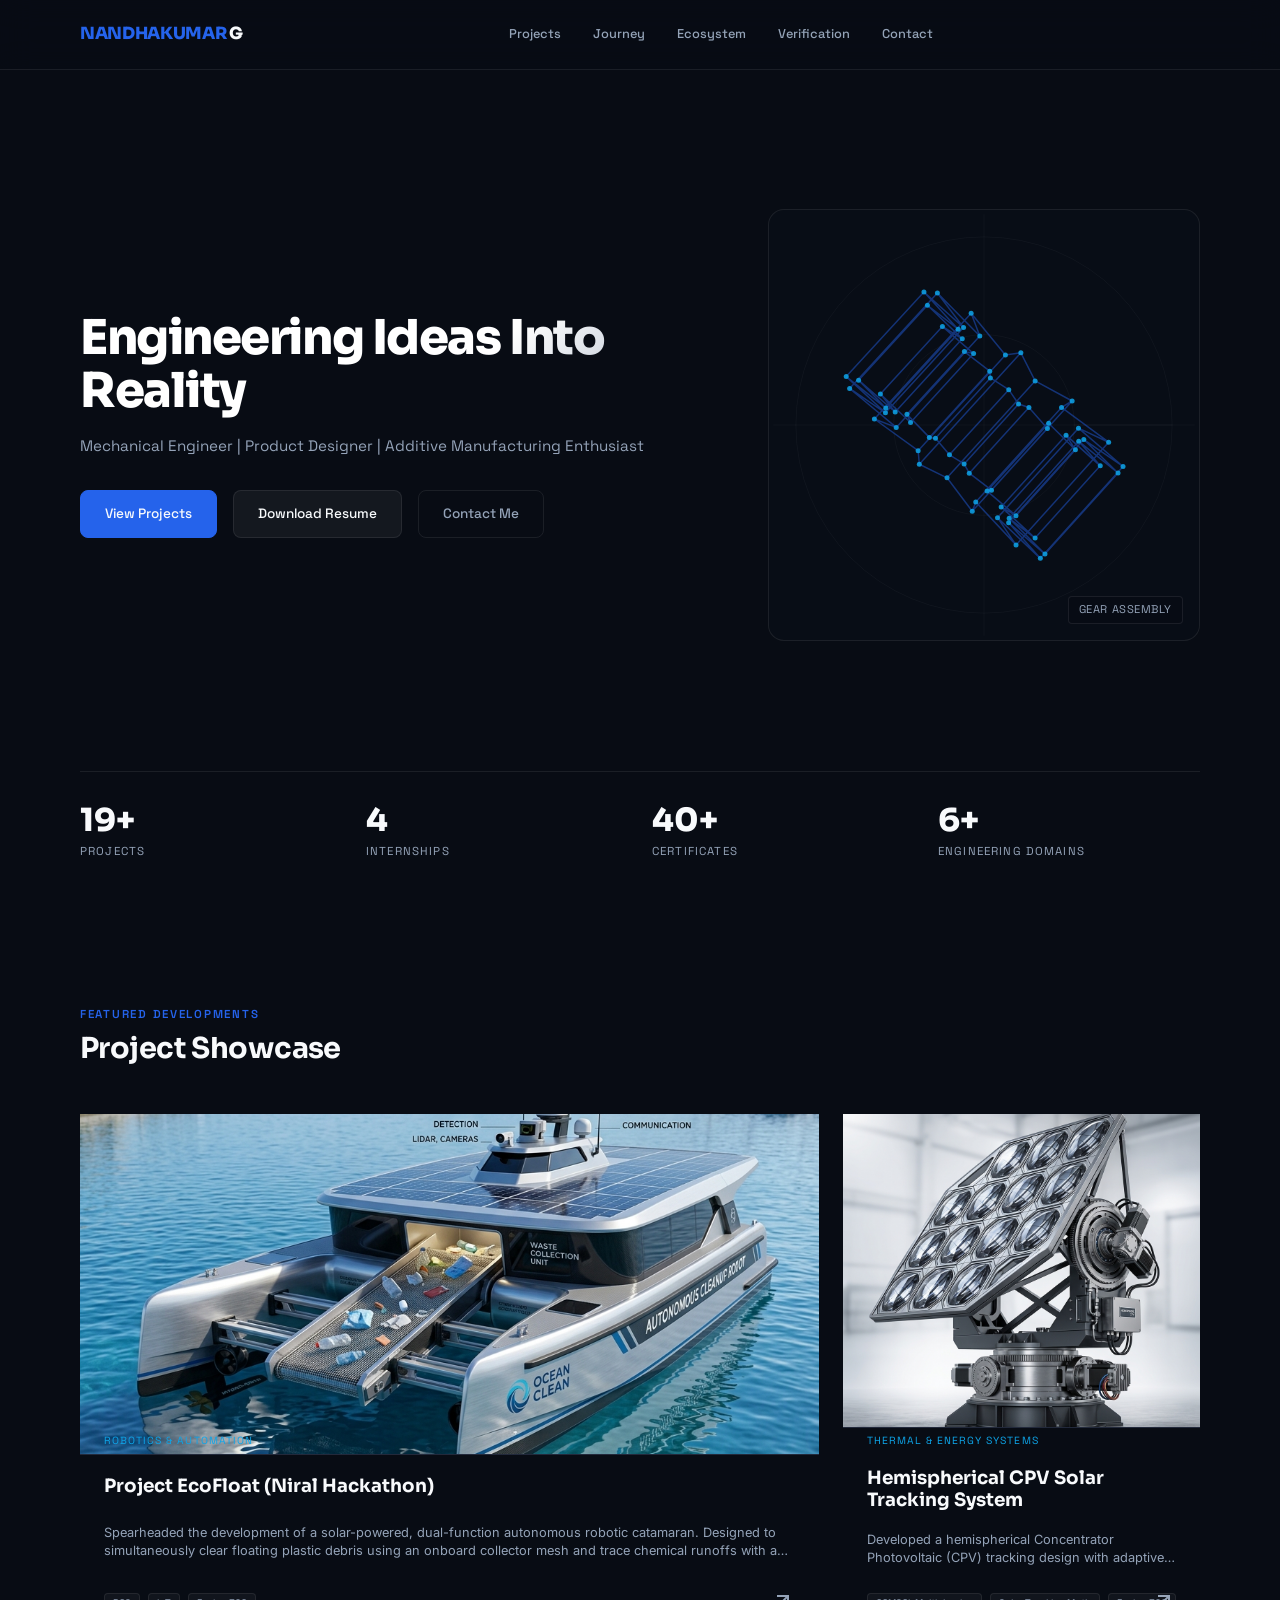
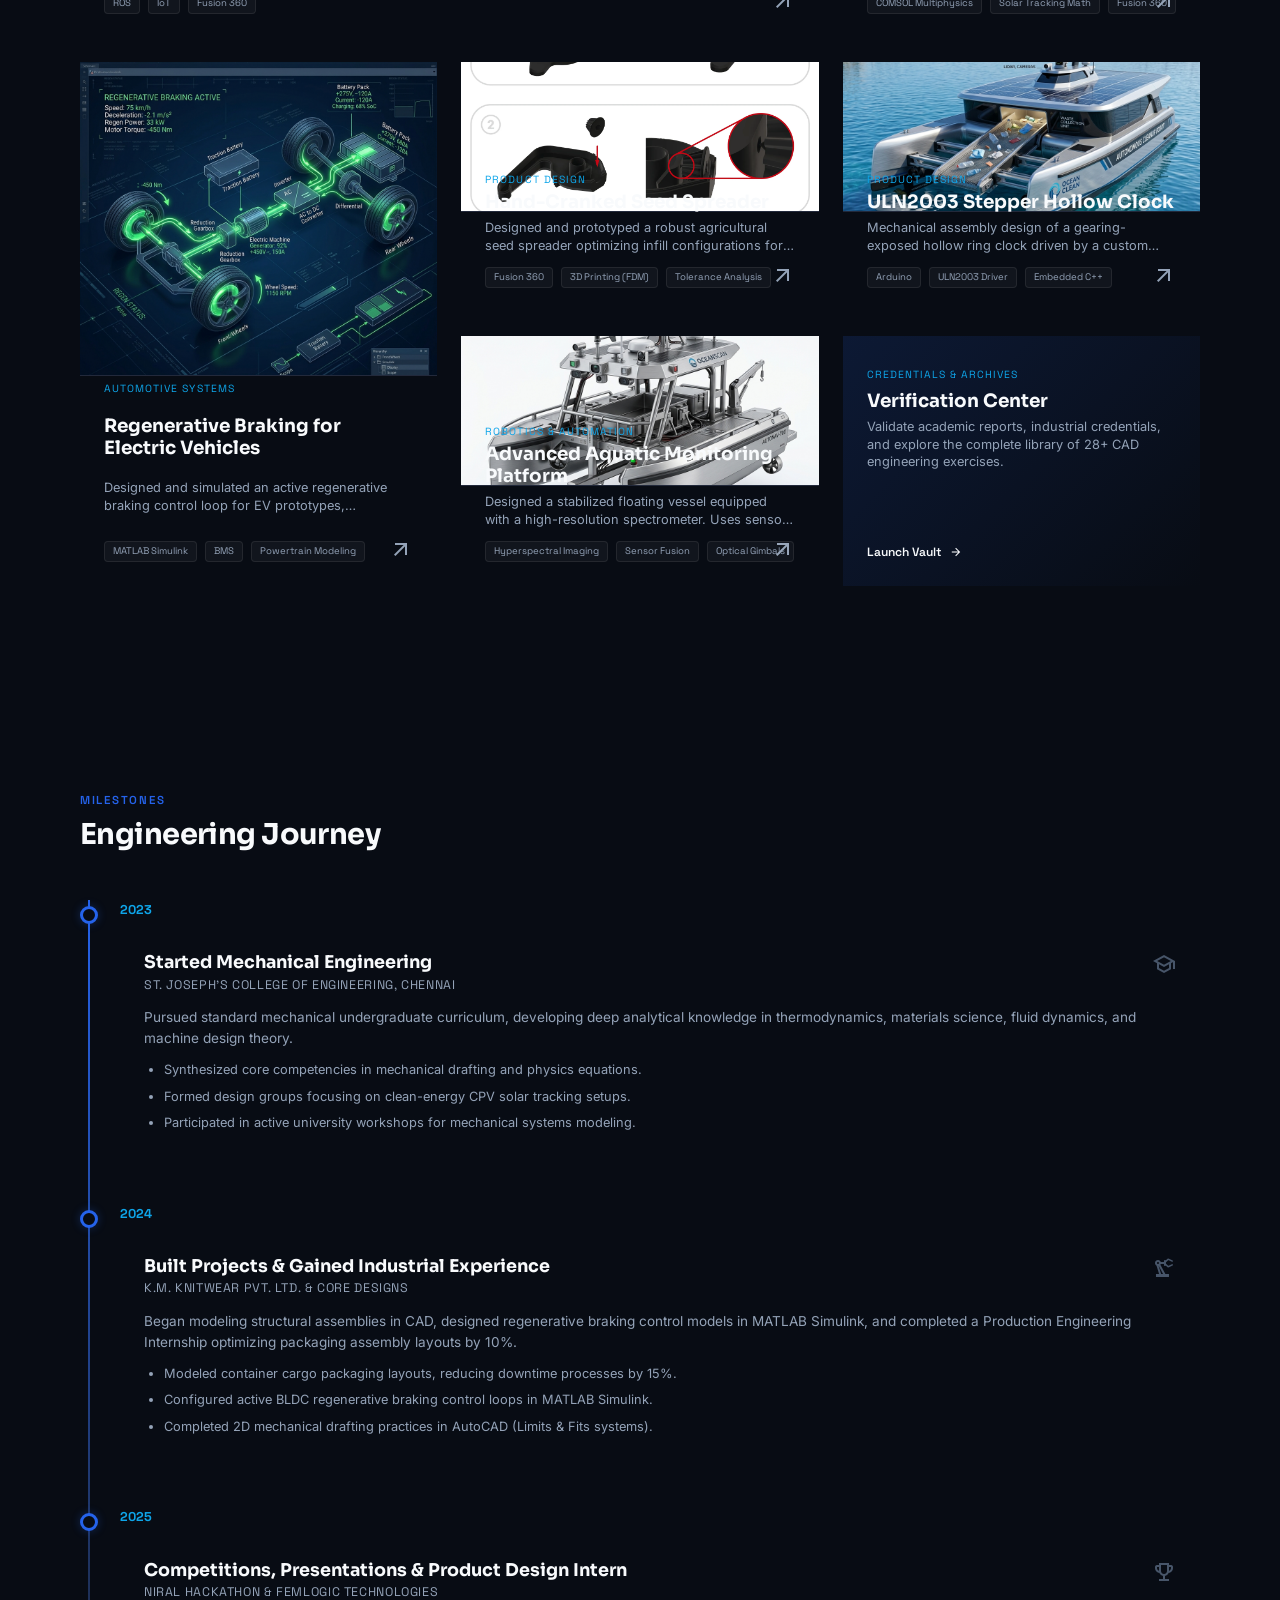
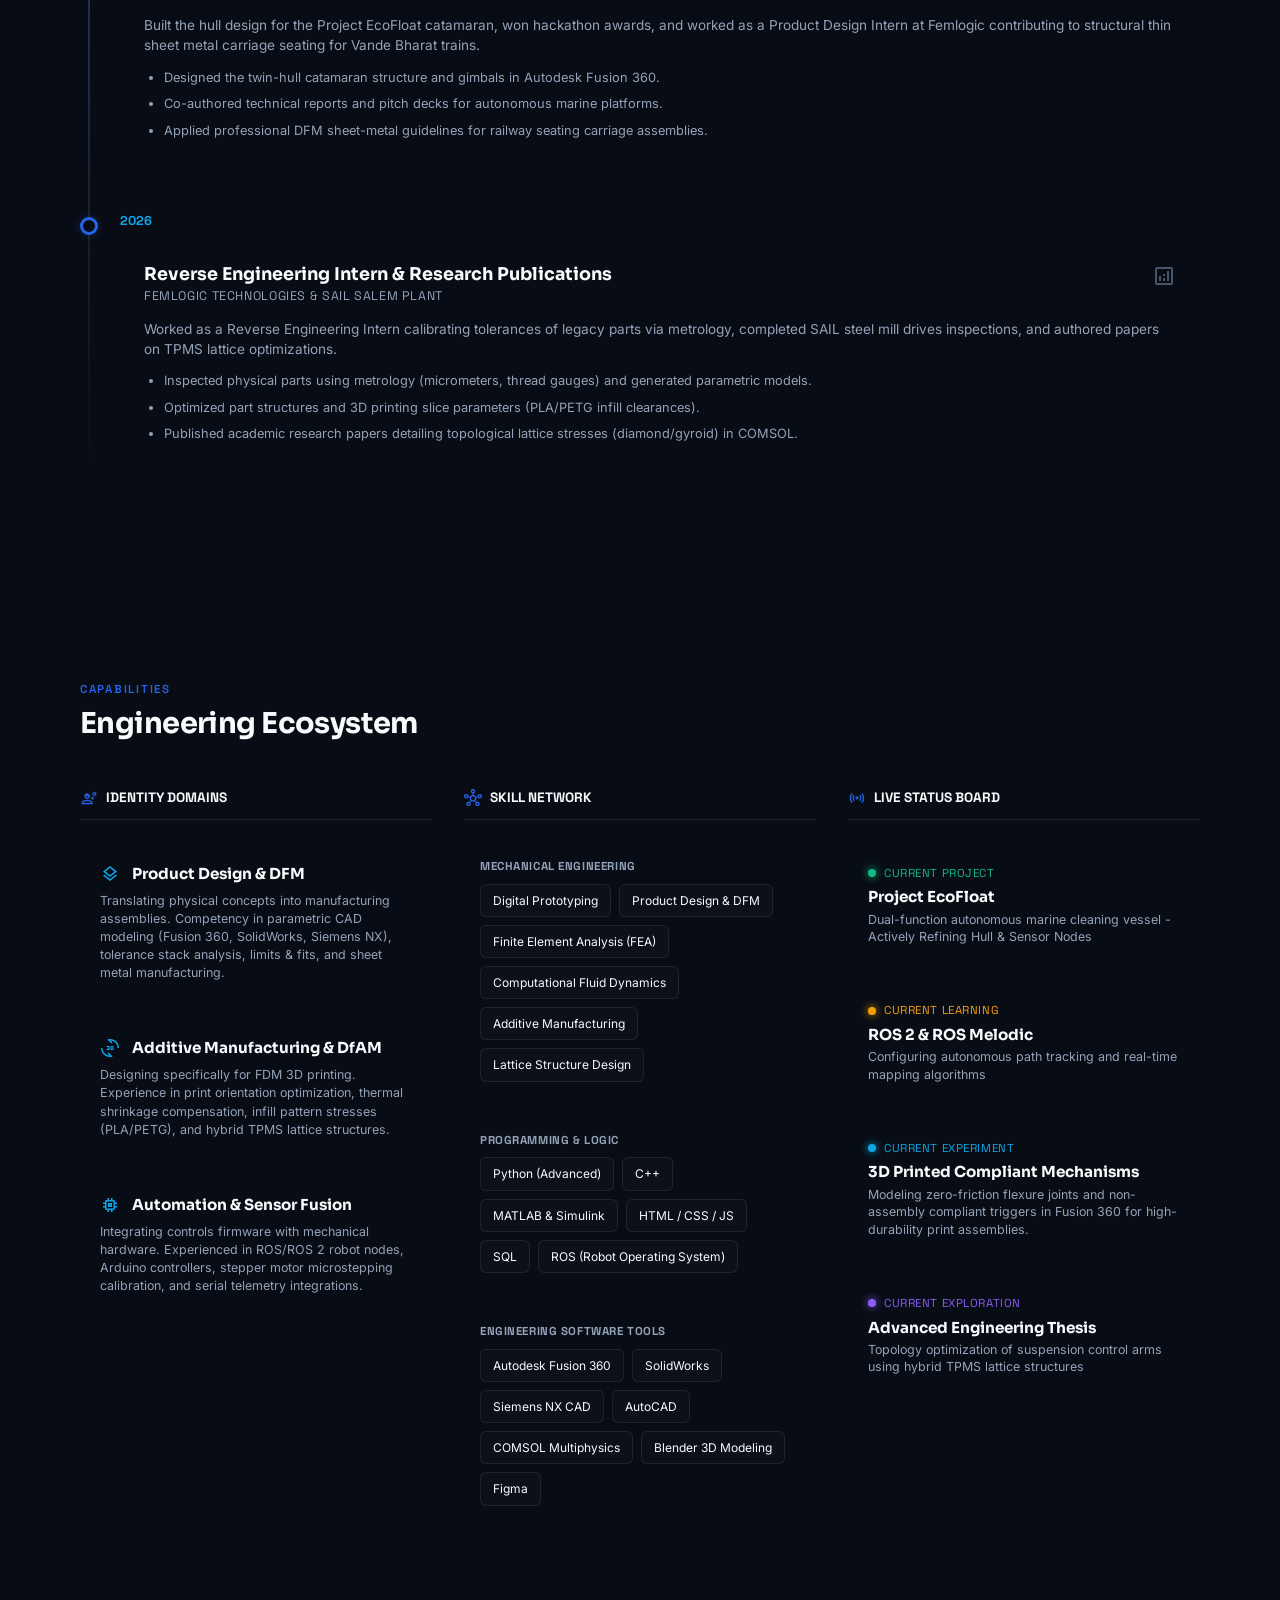
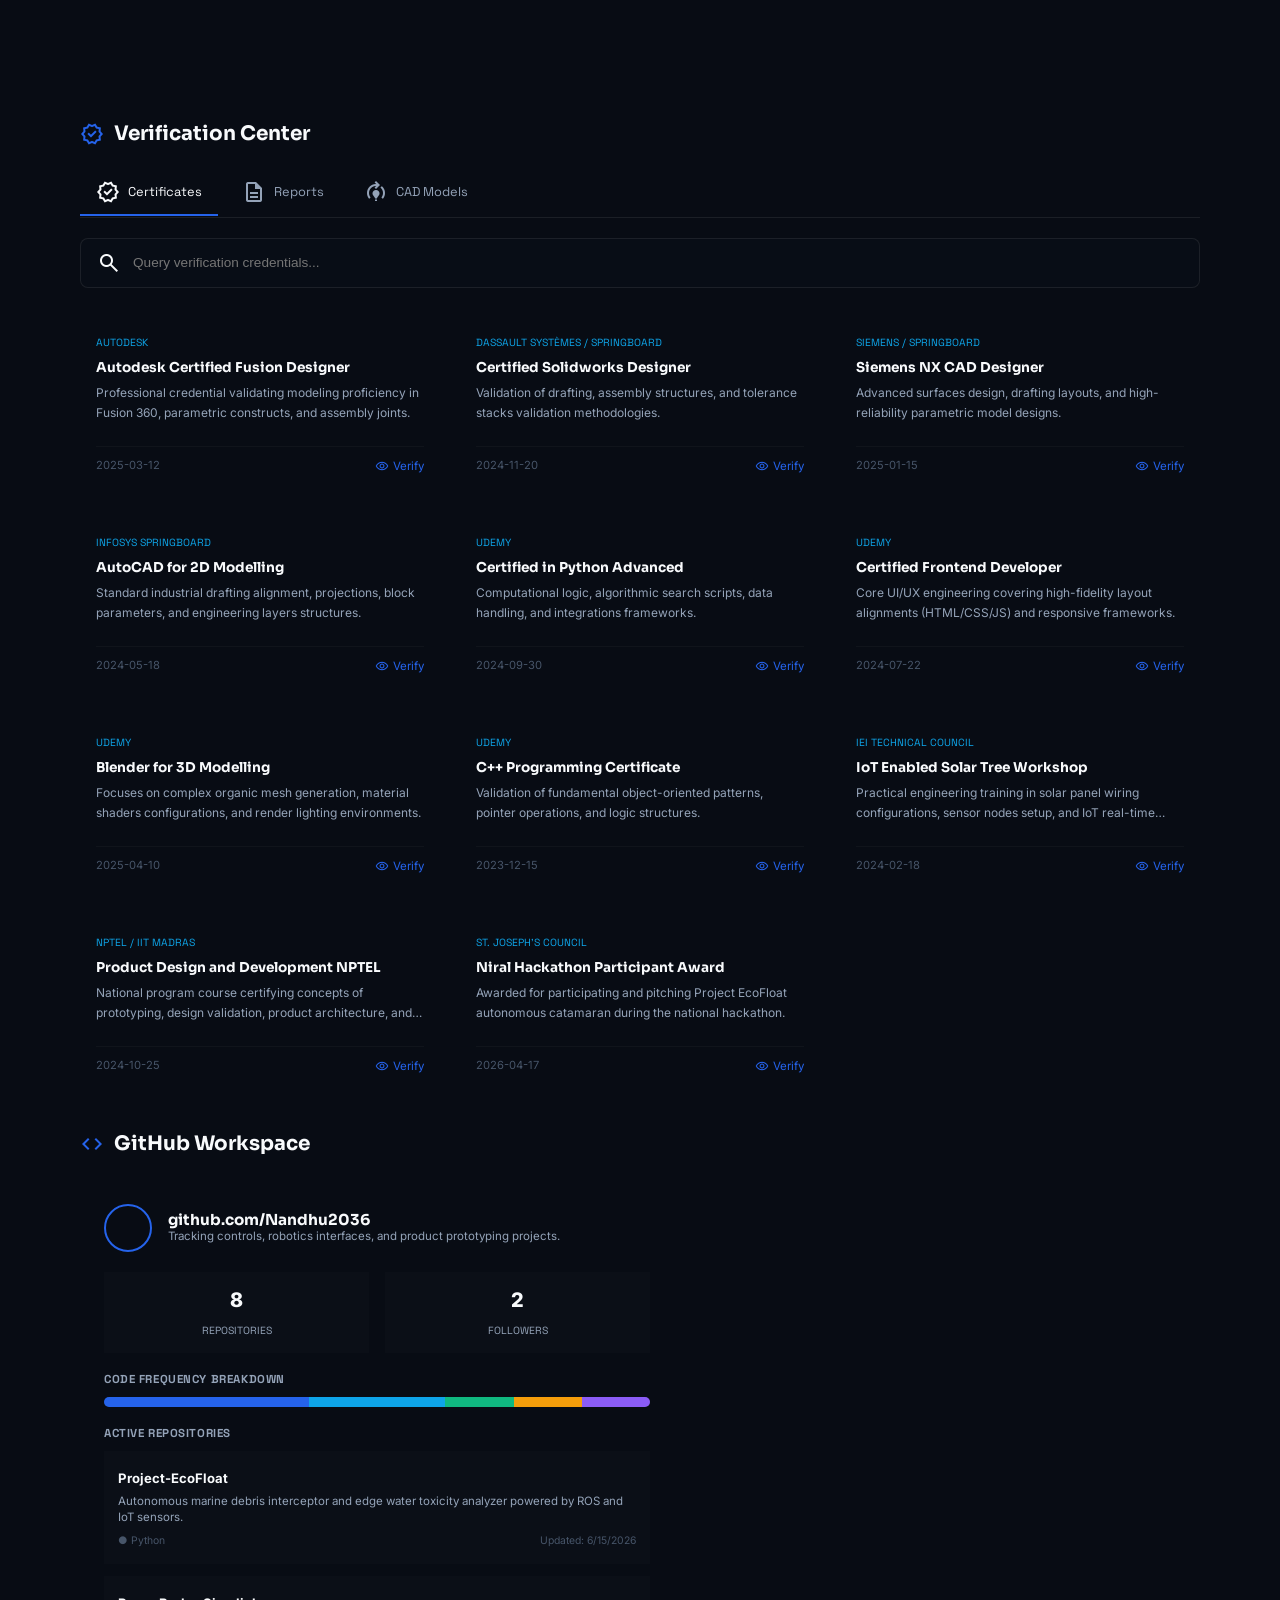
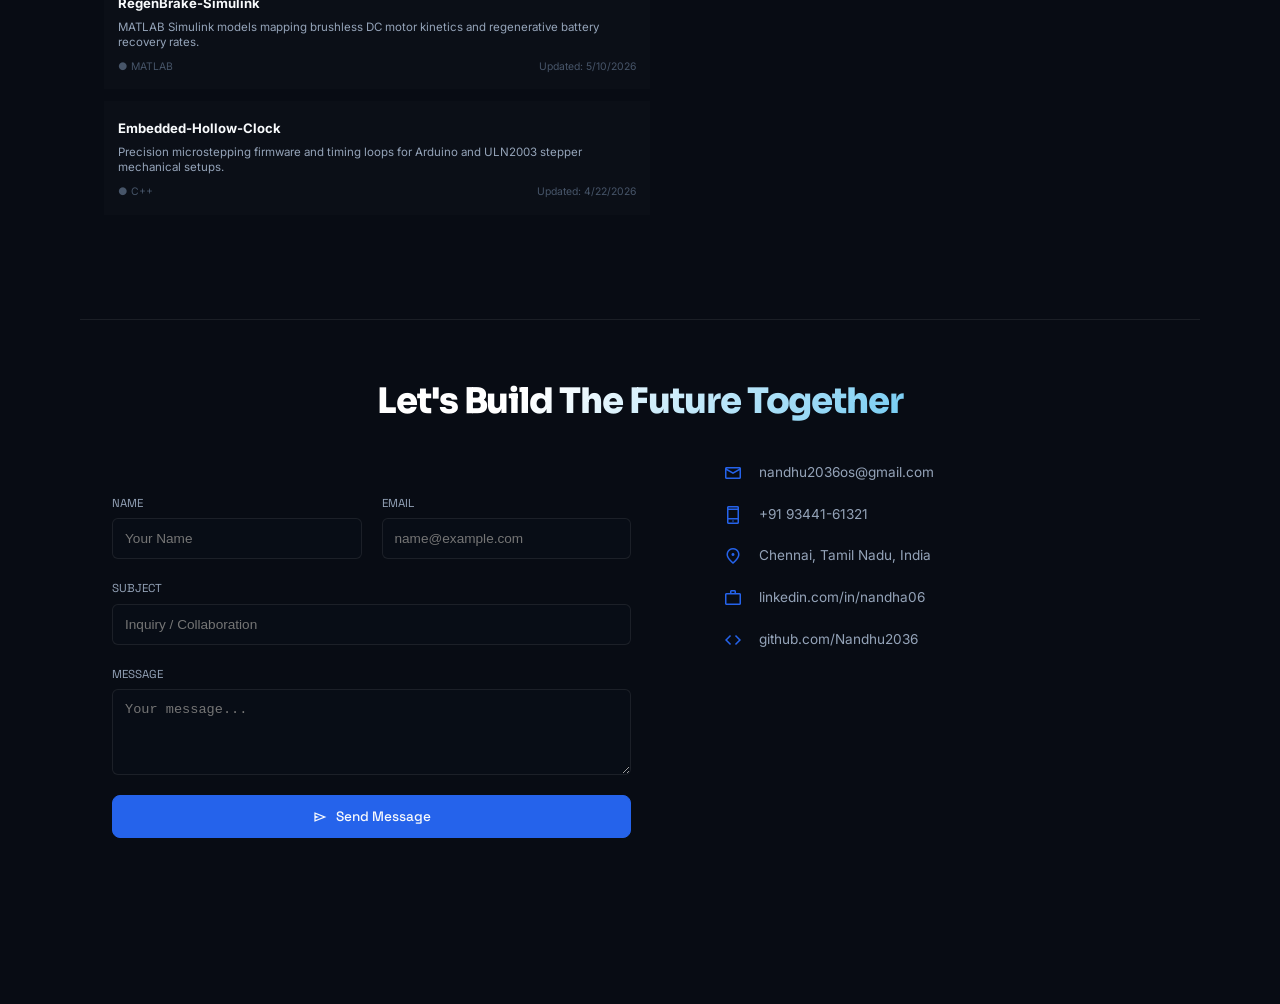
==== commit 39a29928: "refactor: align resume details, remove QR code, strip software from CAD models, sort vault by comple" ====
--- a/index.html
+++ b/index.html
@@ -97,7 +97,7 @@
           <span class="metric-label">Projects</span>
         </div>
         <div class="metric-item">
-          <span class="metric-num">3</span>
+          <span class="metric-num">4</span>
           <span class="metric-label">Internships</span>
         </div>
         <div class="metric-item">
@@ -332,14 +332,6 @@
                   <a href="https://github.com/Nandhu2036" target="_blank">github.com/Nandhu2036</a>
                 </div>
               </div>
-              
-              <div class="qr-code-wrapper">
-                <img src="https://api.qrserver.com/v1/create-qr-code/?size=150x150&data=https://nandhu2036.github.io/digital-hq/&color=2563eb" alt="Portfolio QR Code" class="portfolio-qr">
-                <div class="qr-label">
-                  <strong>Portfolio</strong>
-                  <span>Scan to View Portfolio</span>
-                </div>
-              </div>
             </div>
           </div>
         </div>
